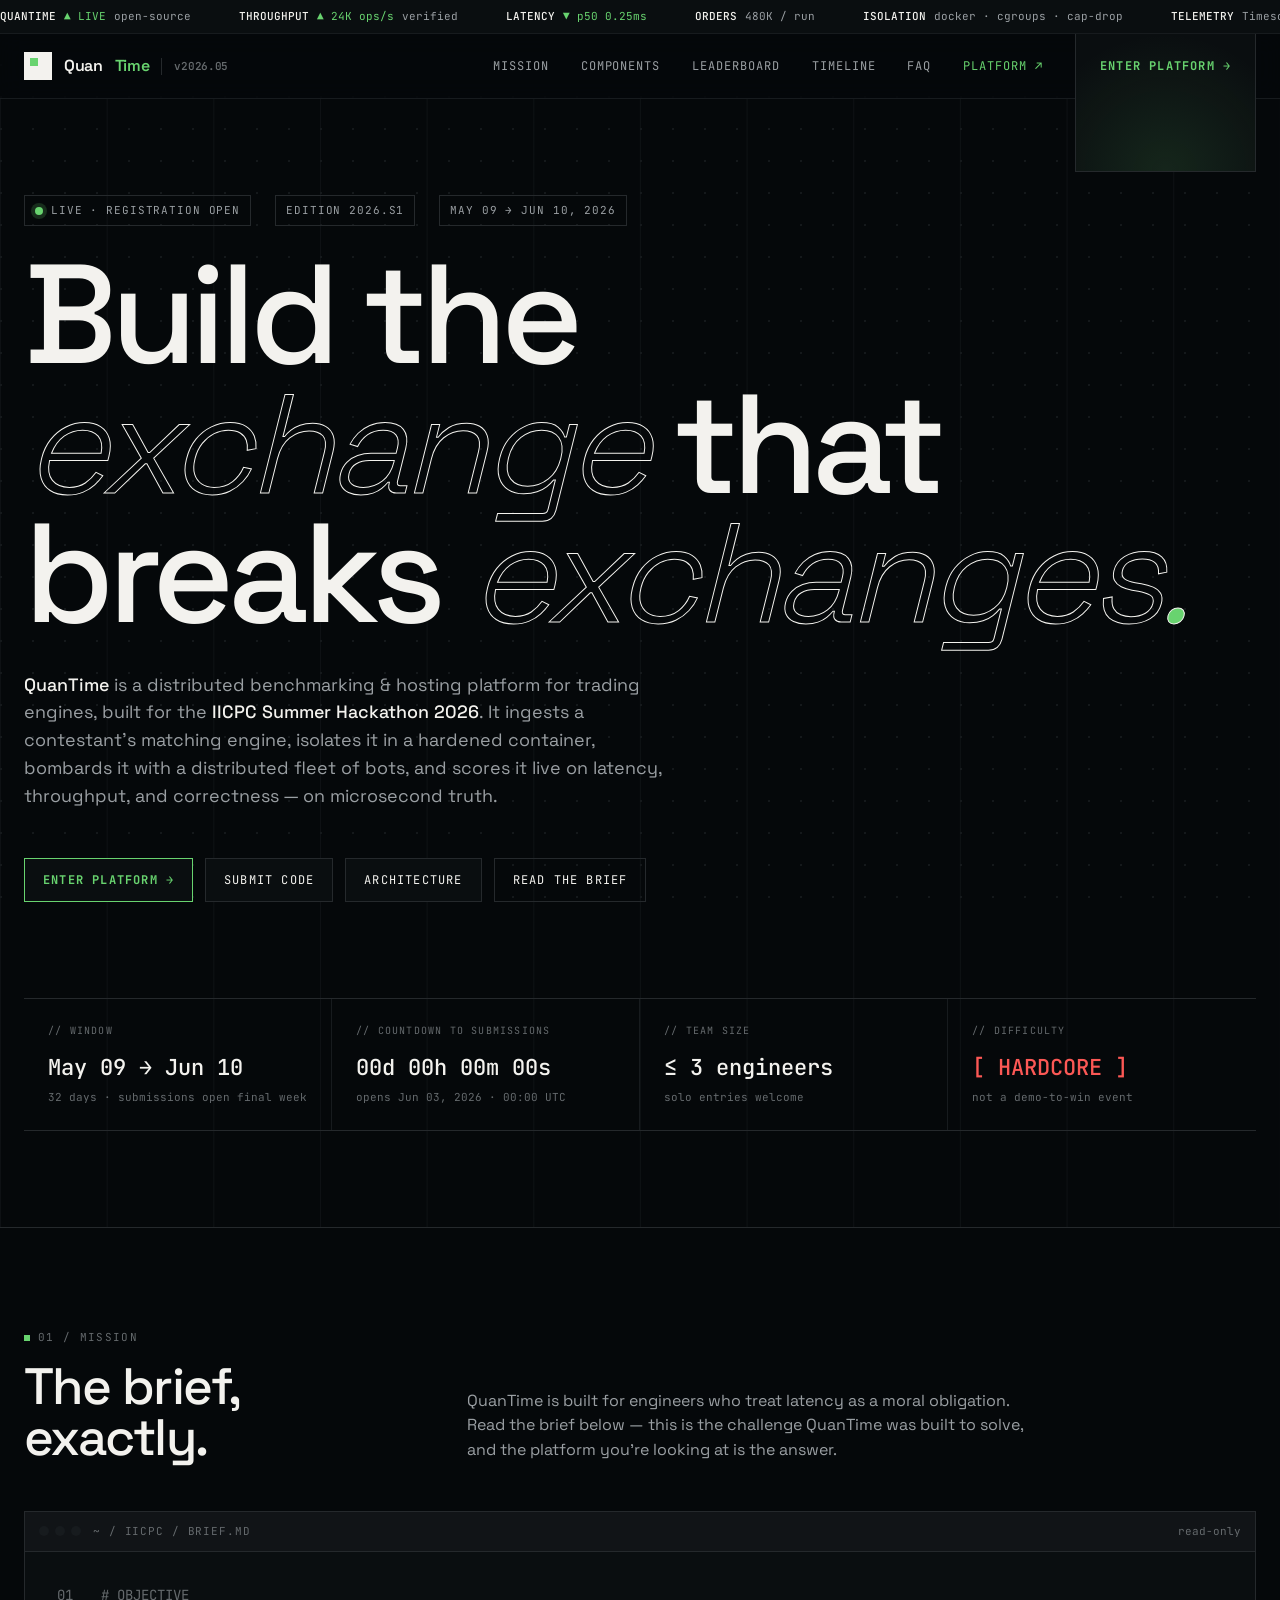
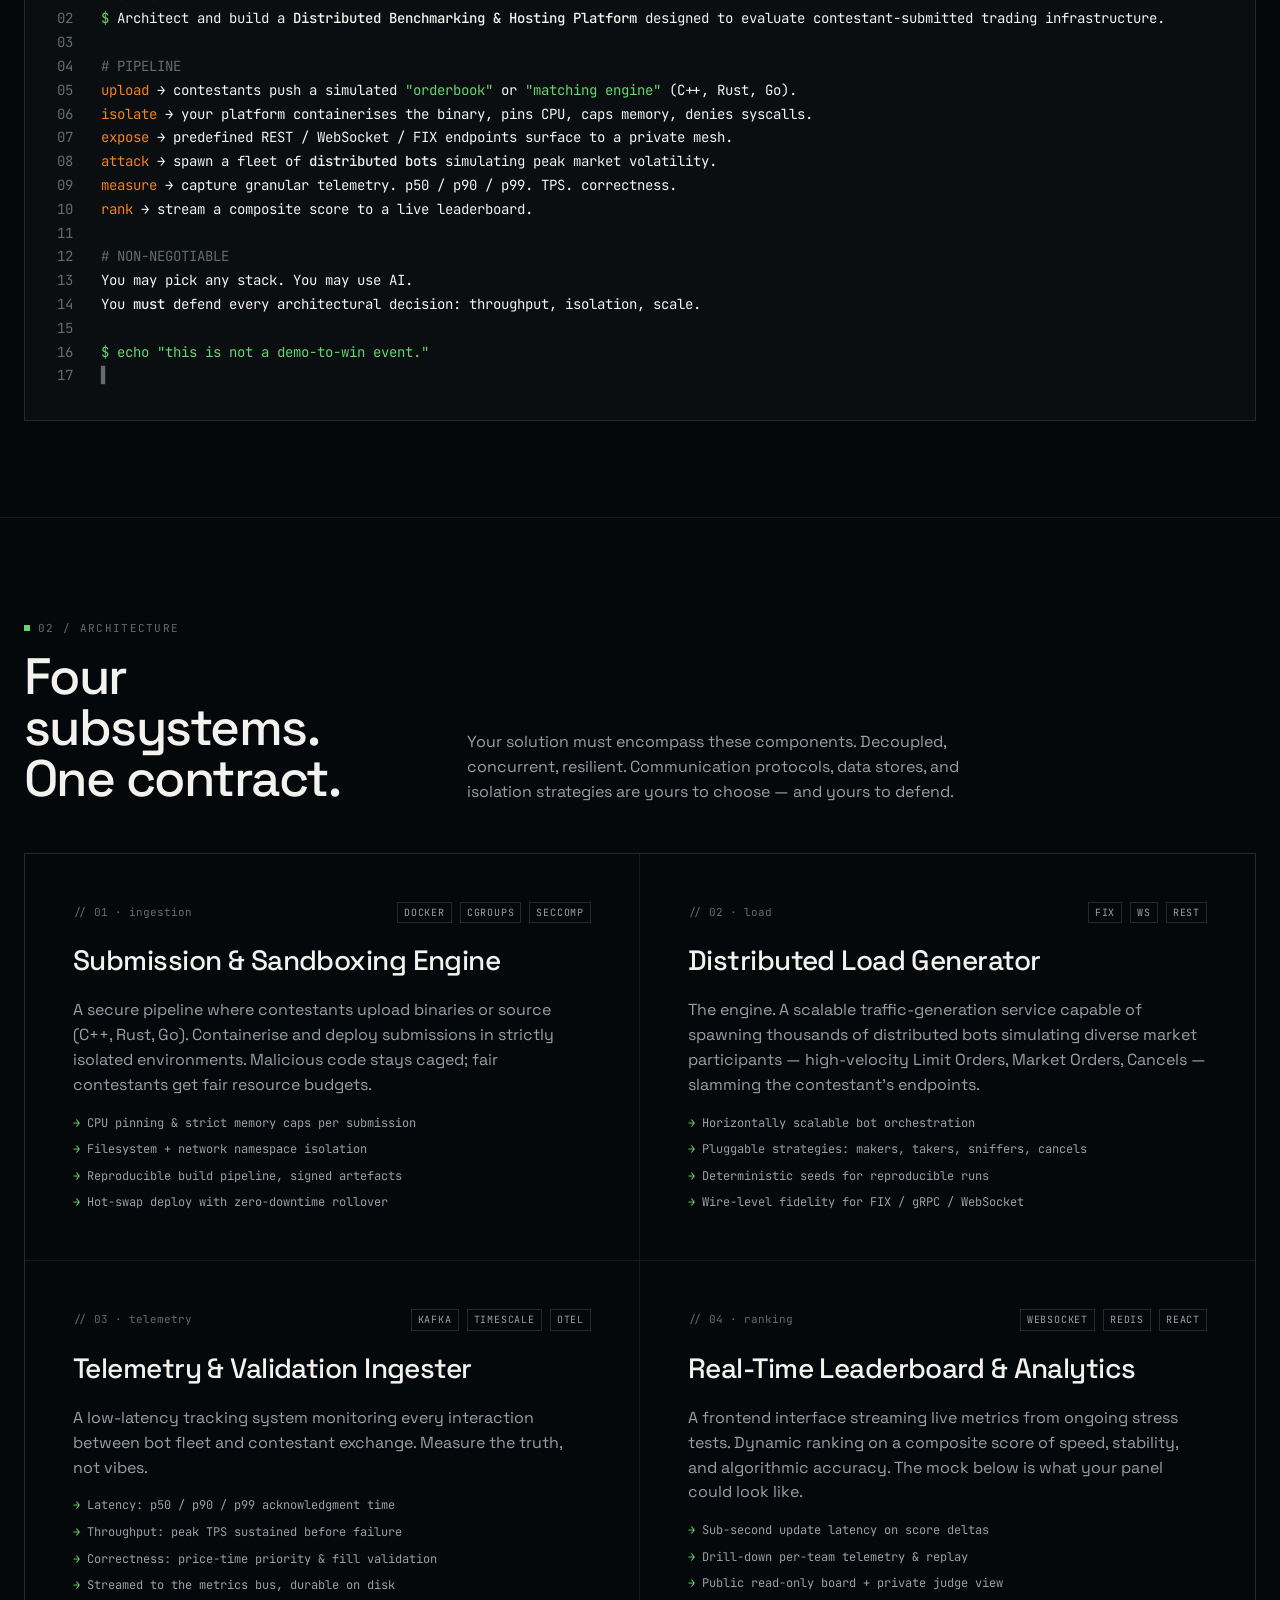
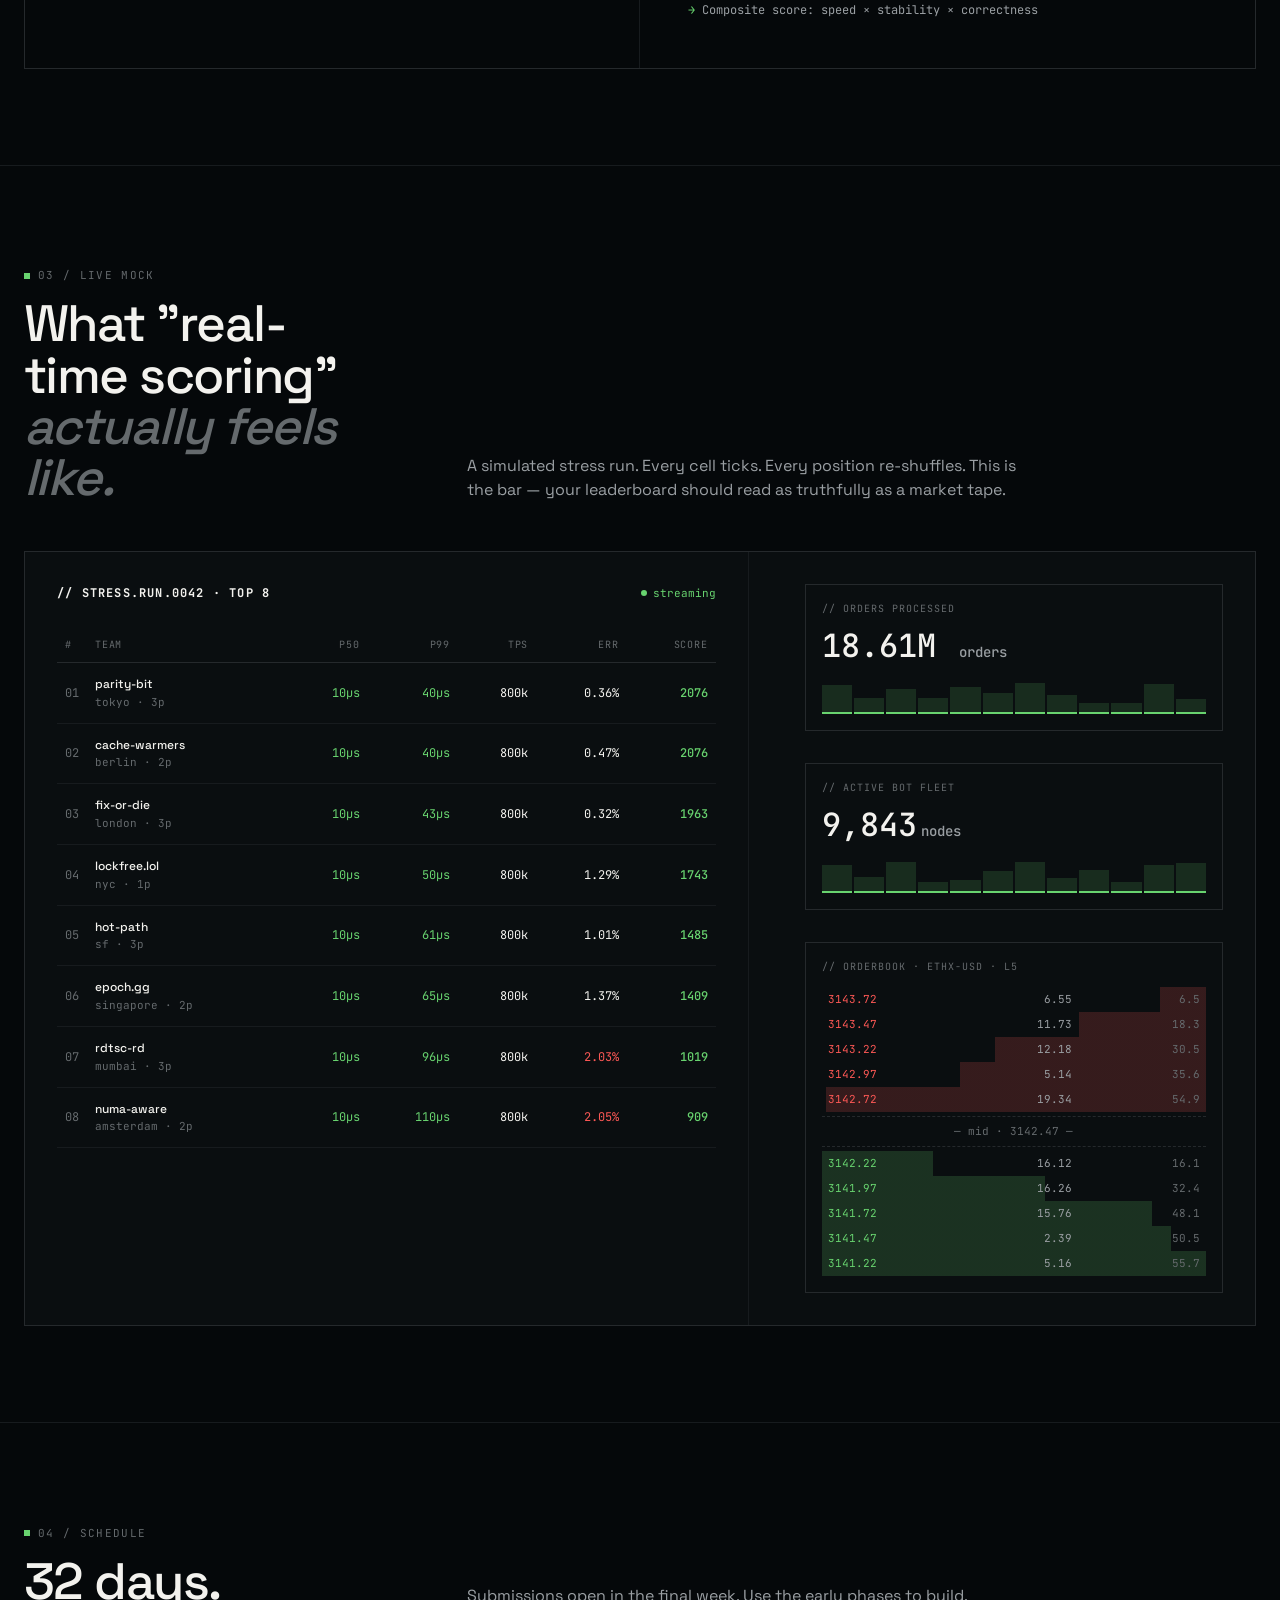
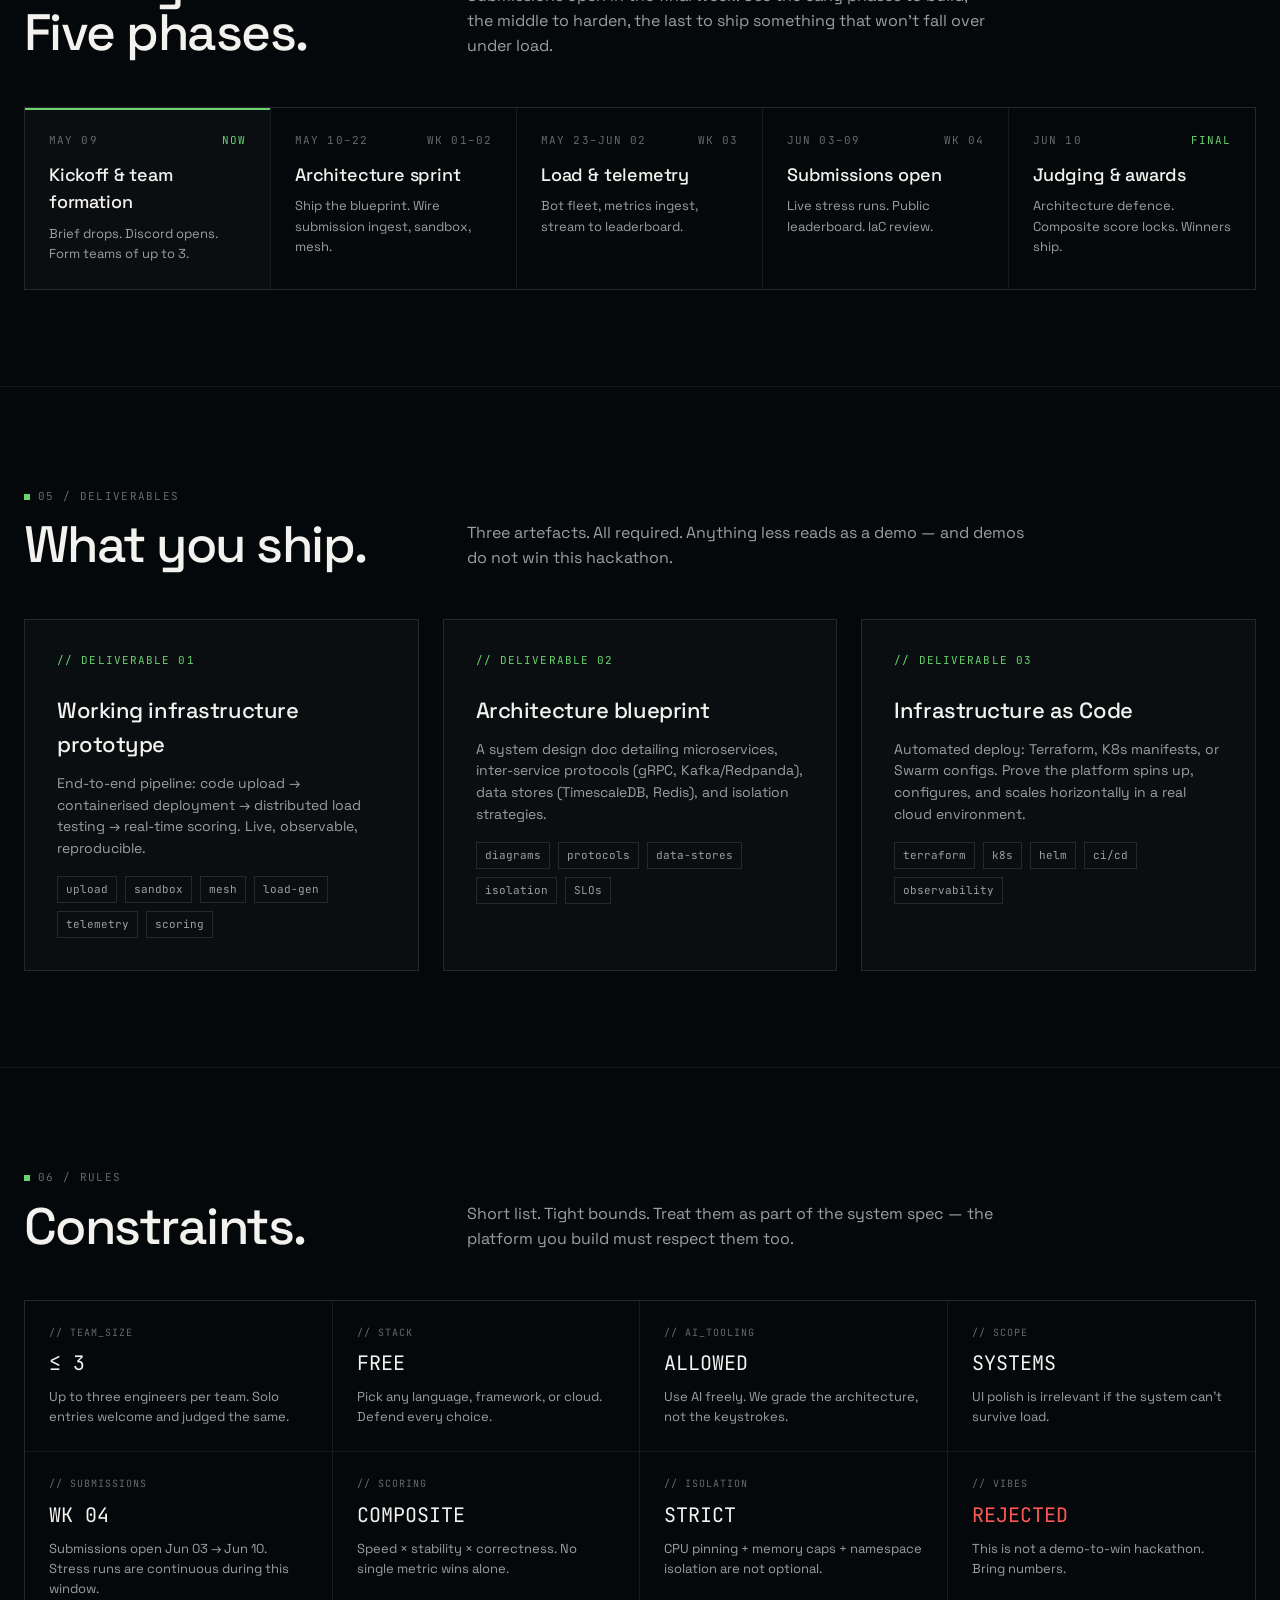
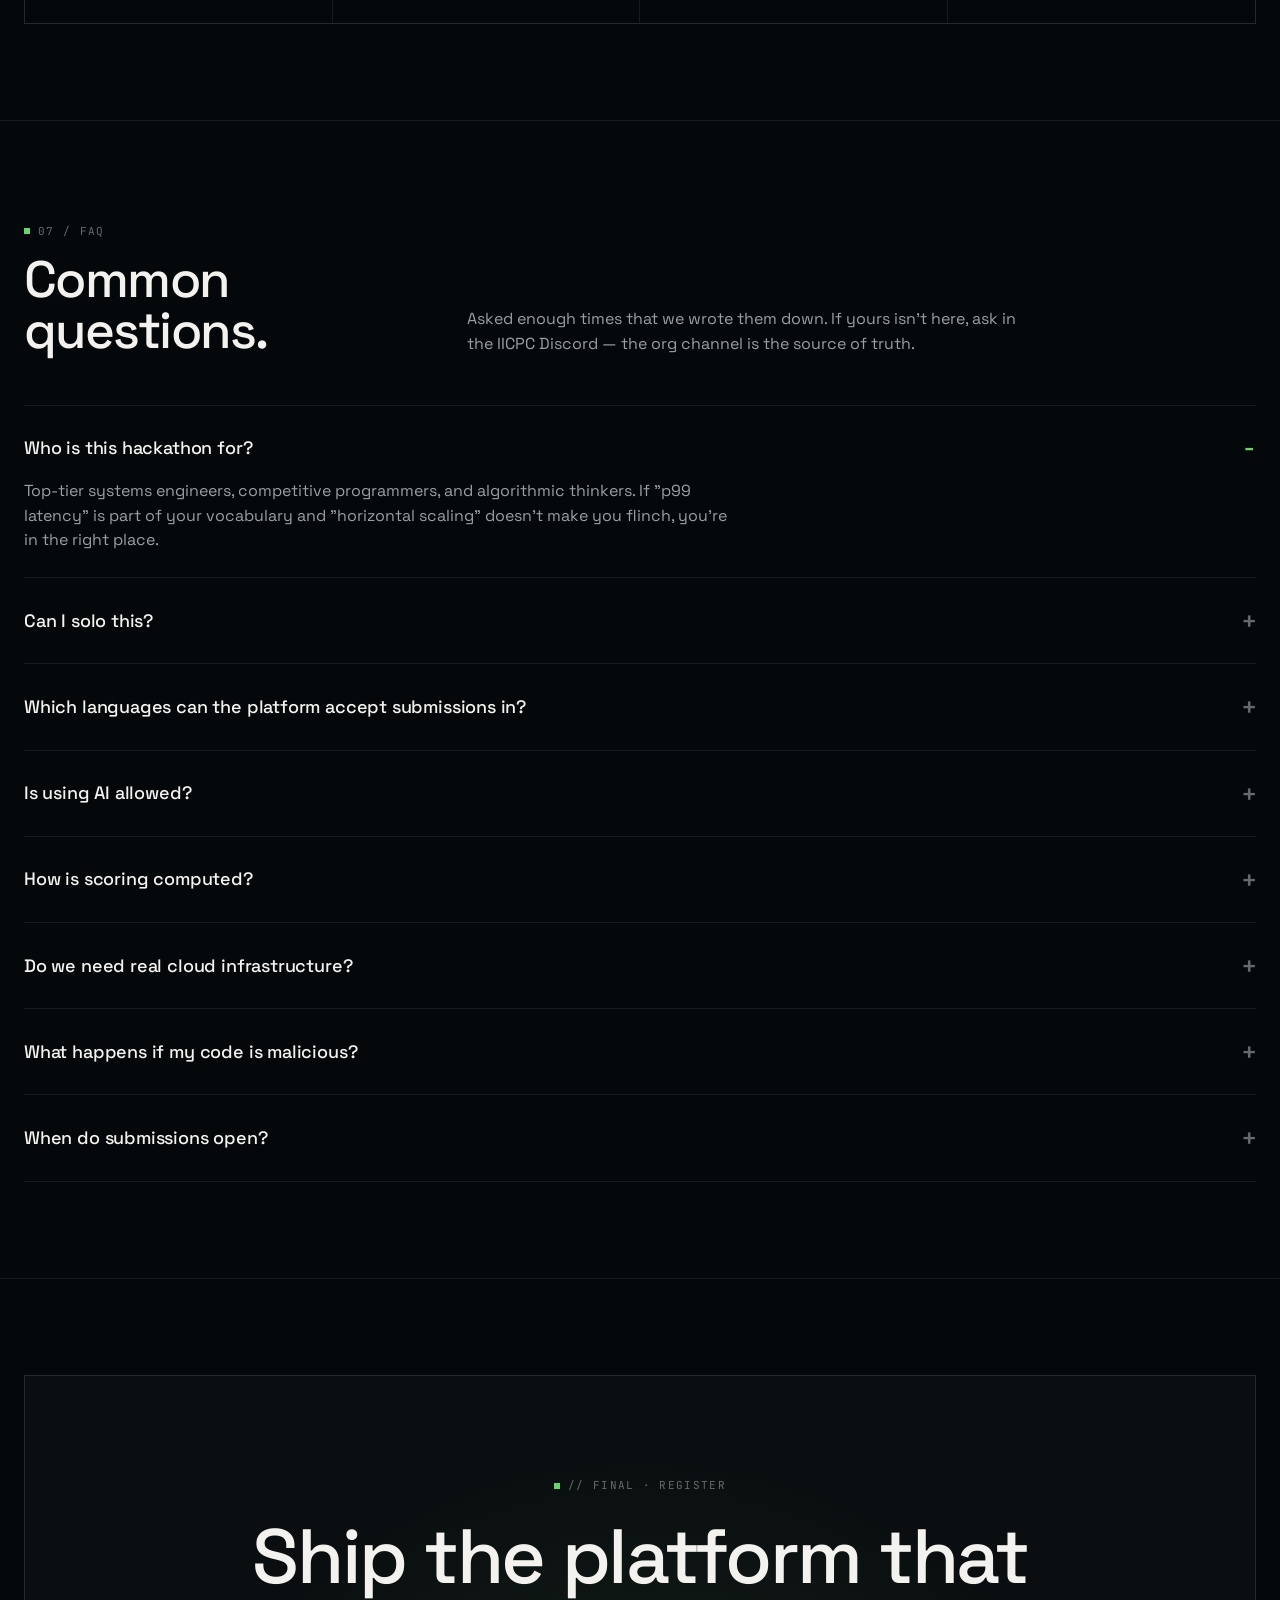
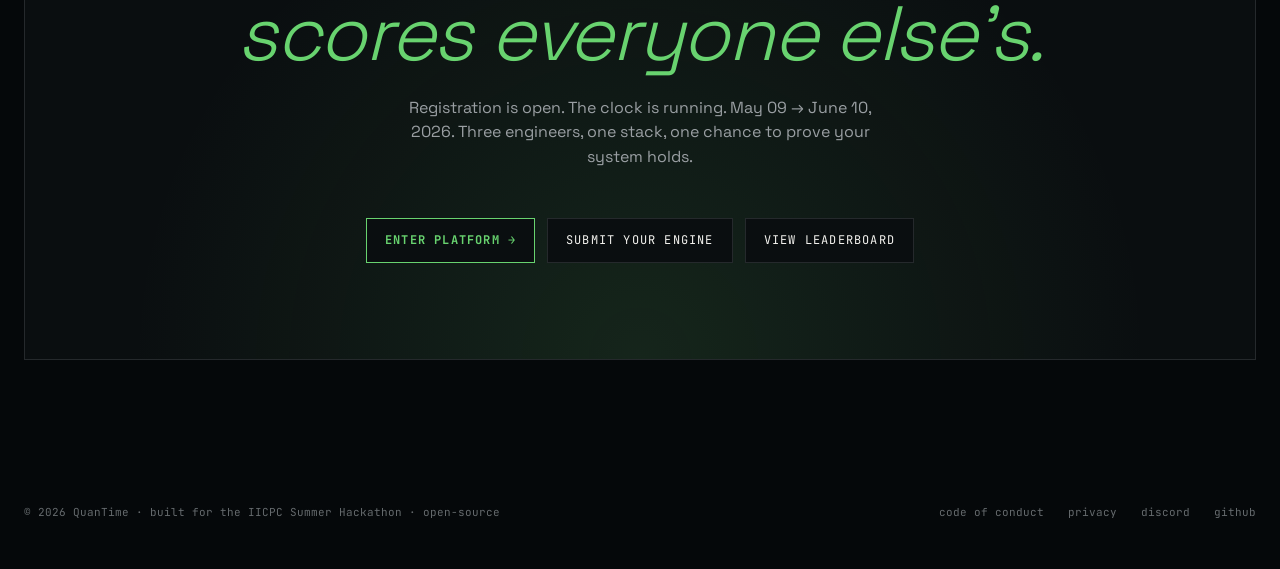
==== frontend/index.html @ 6e58575d "feat(landing): rebrand index.html to QuanTime + honest stats The public landing page still presented" ====
<!DOCTYPE html>
<html lang="en">
<head>
<meta charset="UTF-8" />
<meta name="viewport" content="width=device-width, initial-scale=1.0" />
<title>QuanTime — Distributed Benchmarking Platform for Trading Engines</title>
<meta name="description" content="Architect and build a distributed benchmarking & hosting platform for trading infrastructure. May 9 – June 10, 2026. Teams of up to 3." />

<!-- =====================================================================
     FONT IMPORTS
     ---------------------------------------------------------------------
     Two-font system, no exceptions:
       • Space Grotesk  -> headings, body, UI copy
       • JetBrains Mono -> data, labels, code, decorative monospace bits
     If you swap fonts, also update --font-sans / --font-mono below.
===================================================================== -->
<link rel="preconnect" href="https://fonts.googleapis.com" />
<link rel="preconnect" href="https://fonts.gstatic.com" crossorigin />
<link href="https://fonts.googleapis.com/css2?family=Space+Grotesk:wght@300;400;500;600;700&family=JetBrains+Mono:wght@300;400;500;600&display=swap" rel="stylesheet" />

<style>
/* =====================================================================
   1. DESIGN TOKENS  ( edit colors / fonts / radii here once )
   --------------------------------------------------------------------- */
:root {
  /* —— Color: cool-dark base, single phosphor-green accent —— */
  --bg:        oklch(13% 0.008 240);   /* page background */
  --bg-2:      oklch(16% 0.008 240);   /* raised surfaces */
  --bg-3:      oklch(19% 0.008 240);   /* hover / inputs */
  --line:      oklch(28% 0.008 240);   /* hairlines */
  --line-soft: oklch(22% 0.008 240);   /* faint dividers */
  --text:      oklch(96% 0.005 90);    /* primary text (warm off-white) */
  --text-mute: oklch(70% 0.008 240);   /* secondary text */
  --text-dim:  oklch(52% 0.008 240);   /* tertiary / labels */

  --accent:     oklch(78% 0.17 145);   /* phosphor green — primary accent */
  --accent-dim: oklch(78% 0.17 145 / 0.15);
  --warn:       oklch(72% 0.17 55);    /* amber — secondary signal */
  --alert:      oklch(68% 0.20 25);    /* red  — stress / sell-side */

  /* —— Type —— */
  --font-sans: "Space Grotesk", system-ui, -apple-system, sans-serif;
  --font-mono: "JetBrains Mono", ui-monospace, "SF Mono", Menlo, monospace;

  /* —— Spacing scale (8px-based, but a little tighter at small sizes) —— */
  --s-1: 4px; --s-2: 8px; --s-3: 12px; --s-4: 16px; --s-5: 24px;
  --s-6: 32px; --s-7: 48px; --s-8: 64px; --s-9: 96px; --s-10: 128px;

  --radius: 4px;            /* keep tight — engineering, not consumer */
  --radius-lg: 8px;
  --max-w: 1280px;          /* page max width */
}

/* =====================================================================
   2. RESET + BASE
   --------------------------------------------------------------------- */
*, *::before, *::after { box-sizing: border-box; margin: 0; padding: 0; }
html { scroll-behavior: smooth; -webkit-font-smoothing: antialiased; }
body {
  font-family: var(--font-sans);
  font-size: 16px;
  line-height: 1.55;
  color: var(--text);
  background: var(--bg);
  /* Subtle dotted grid baked into the page bg — gives the whole site
     a "data-room" feel without using an image. */
  background-image:
    radial-gradient(circle at 1px 1px, oklch(28% 0.008 240 / 0.5) 1px, transparent 0);
  background-size: 32px 32px;
  background-attachment: fixed;
  overflow-x: hidden;
}
a { color: inherit; text-decoration: none; }
button { font: inherit; color: inherit; background: none; border: 0; cursor: pointer; }
img, svg { display: block; max-width: 100%; }

/* Selection — make it on-brand */
::selection { background: var(--accent); color: var(--bg); }

/* Scroll bar — subtle dark */
::-webkit-scrollbar { width: 10px; height: 10px; }
::-webkit-scrollbar-track { background: var(--bg); }
::-webkit-scrollbar-thumb { background: var(--line); border-radius: 0; }
::-webkit-scrollbar-thumb:hover { background: var(--line-soft); }

/* =====================================================================
   3. UTILITY / LAYOUT PRIMITIVES
   --------------------------------------------------------------------- */
.wrap { max-width: var(--max-w); margin: 0 auto; padding: 0 var(--s-5); }
.mono { font-family: var(--font-mono); font-feature-settings: "ss01", "cv11"; }
.eyebrow {
  font-family: var(--font-mono);
  font-size: 11px;
  text-transform: uppercase;
  letter-spacing: 0.12em;
  color: var(--text-dim);
  display: inline-flex;
  align-items: center;
  gap: var(--s-2);
}
.eyebrow::before {
  /* Small green square dot before every eyebrow tag */
  content: "";
  width: 6px; height: 6px;
  background: var(--accent);
  display: inline-block;
}
.divider { height: 1px; background: var(--line-soft); }

/* =====================================================================
   4. TOP TICKER BAR
   ---------------------------------------------------------------------
   Fake "market data" tape that scrolls indefinitely. Built from a
   single track that's duplicated so the loop is seamless. Edit the
   .ticker-track > .ticker-item list to change the ticker contents.
===================================================================== */
.ticker {
  position: sticky; top: 0; z-index: 50;
  background: var(--bg-2);
  border-bottom: 1px solid var(--line-soft);
  font-family: var(--font-mono);
  font-size: 11px;
  overflow: hidden;
  white-space: nowrap;
}
.ticker-track {
  display: inline-flex;
  gap: var(--s-7);
  padding: 8px 0;
  /* Duration controls scroll speed; lower = faster */
  animation: ticker-scroll 60s linear infinite;
}
.ticker-item {
  display: inline-flex; align-items: center; gap: var(--s-2);
  color: var(--text-mute);
}
.ticker-item .sym { color: var(--text); font-weight: 500; }
.ticker-item .up { color: var(--accent); }
.ticker-item .down { color: var(--alert); }
@keyframes ticker-scroll {
  from { transform: translateX(0); }
  to   { transform: translateX(-50%); } /* exactly half because we duplicate */
}

/* =====================================================================
   5. NAV
   --------------------------------------------------------------------- */
.nav {
  position: sticky; top: 32px; z-index: 40;
  backdrop-filter: blur(12px);
  background: oklch(13% 0.008 240 / 0.7);
  border-bottom: 1px solid var(--line-soft);
}
.nav-inner {
  display: flex; align-items: center; justify-content: space-between;
  height: 64px;
}
.logo {
  display: inline-flex; align-items: center; gap: var(--s-3);
  font-weight: 600; letter-spacing: -0.02em; font-size: 16px;
}
.logo-mark {
  /* Geometric mark — square with phosphor-green inset square */
  width: 28px; height: 28px;
  background: var(--text);
  position: relative;
}
.logo-mark::after {
  content: ""; position: absolute;
  inset: 6px 14px 14px 6px;
  background: var(--accent);
}
.logo .ver {
  font-family: var(--font-mono);
  font-size: 11px; color: var(--text-dim);
  border-left: 1px solid var(--line);
  padding-left: var(--s-3);
}
.nav-links { display: flex; gap: var(--s-6); align-items: center; }
.nav-link {
  font-family: var(--font-mono); font-size: 12px;
  color: var(--text-mute); text-transform: uppercase;
  letter-spacing: 0.08em;
  transition: color .15s ease;
  white-space: nowrap;
}
.nav-link:hover { color: var(--accent); }
/* Narrow-desktop band (900–1180px): drop the secondary links so the
   primary CTA always stays on screen. Mobile breakpoint below it. */
@media (max-width: 1180px) {
  .nav-links { gap: var(--s-5); }
  .nav-links .nav-link:not(.cta):not(.platform-link) { display: none; }
}
@media (max-width: 760px) {
  .nav-links .nav-link:not(.cta) { display: none; }
  .nav-links { gap: var(--s-3); }
}

/* —— Buttons (used in nav + hero + CTA) ————————————————————— */
.btn {
  display: inline-flex; align-items: center; gap: var(--s-2);
  padding: 12px 18px;
  font-family: var(--font-mono); font-size: 12px;
  text-transform: uppercase; letter-spacing: 0.1em;
  border: 1px solid var(--line);
  background: var(--bg-2);
  transition: all .15s ease;
}
.btn:hover { border-color: var(--accent); color: var(--accent); }
.btn-primary {
  background: var(--bg-2);
  color: var(--accent);            /* phosphor green text — matches site theme */
  border-color: var(--accent);
  font-weight: 700;
  isolation: isolate;
  position: relative;
  z-index: 1;
}
.btn-primary:hover {
  background: var(--accent);
  border-color: var(--accent);
  color: var(--bg);
}
.btn .arrow { transition: transform .15s ease; }
.btn:hover .arrow { transform: translateX(3px); }

/* =====================================================================
   6. HERO
   ---------------------------------------------------------------------
   Big-type display, two-column meta strip below, decorative scan-line
   grid in the background. Countdown is wired up by JS in §13.
===================================================================== */
.hero {
  position: relative;
  padding: var(--s-9) 0 var(--s-9);
  border-bottom: 1px solid var(--line-soft);
  overflow: hidden;
}
.hero-grid {
  /* Decorative scan-line column overlay */
  position: absolute; inset: 0;
  background-image:
    linear-gradient(to right, var(--line-soft) 1px, transparent 1px);
  background-size: calc(100% / 12) 100%;
  opacity: 0.5;
  pointer-events: none;
}
.hero-eyebrow {
  display: flex; gap: var(--s-5); align-items: center;
  margin-bottom: var(--s-5);
  flex-wrap: wrap;
}
.hero-eyebrow .pill {
  display: inline-flex; align-items: center; gap: var(--s-2);
  padding: 6px 10px;
  border: 1px solid var(--line);
  font-family: var(--font-mono); font-size: 11px;
  color: var(--text-mute);
  text-transform: uppercase; letter-spacing: 0.08em;
}
.pill .dot {
  width: 8px; height: 8px; border-radius: 50%;
  background: var(--accent);
  box-shadow: 0 0 0 4px oklch(78% 0.17 145 / 0.18);
  animation: pulse 1.6s ease-in-out infinite;
}
@keyframes pulse {
  50% { box-shadow: 0 0 0 8px oklch(78% 0.17 145 / 0); }
}

.hero h1 {
  font-size: clamp(56px, 11vw, 168px);
  line-height: 0.92;
  letter-spacing: -0.045em;
  font-weight: 500;
  margin-bottom: var(--s-6);
}
.hero h1 .accent {
  /* Outline treatment for the second line — keeps the headline
     dense without doubling type weight. */
  -webkit-text-stroke: 1px var(--text);
  color: transparent;
  font-style: italic;
  font-weight: 300;
}
.hero h1 .punc { color: var(--accent); }

.hero-lede {
  max-width: 640px;
  font-size: clamp(16px, 1.4vw, 19px);
  color: var(--text-mute);
  margin-bottom: var(--s-7);
  text-wrap: pretty;
}
.hero-lede strong { color: var(--text); font-weight: 500; }

.hero-actions { display: flex; gap: var(--s-3); flex-wrap: wrap; }

/* —— Hero meta strip (dates / location / countdown / teams) —— */
.hero-meta {
  margin-top: var(--s-9);
  border-top: 1px solid var(--line);
  border-bottom: 1px solid var(--line);
  display: grid;
  grid-template-columns: repeat(4, 1fr);
}
.hero-meta .cell {
  padding: var(--s-5) var(--s-5);
  border-right: 1px solid var(--line-soft);
}
.hero-meta .cell:last-child { border-right: 0; }
.hero-meta .cell .label {
  font-family: var(--font-mono); font-size: 10px;
  text-transform: uppercase; letter-spacing: 0.12em;
  color: var(--text-dim);
  margin-bottom: var(--s-3);
}
.hero-meta .cell .value {
  font-family: var(--font-mono); font-size: 22px;
  font-weight: 500; color: var(--text);
}
.hero-meta .cell .sub {
  font-family: var(--font-mono); font-size: 11px;
  color: var(--text-dim); margin-top: 4px;
}
@media (max-width: 760px) {
  .hero-meta { grid-template-columns: repeat(2, 1fr); }
  .hero-meta .cell { border-bottom: 1px solid var(--line-soft); }
  .hero-meta .cell:nth-child(2) { border-right: 0; }
}

/* =====================================================================
   7. SECTION SCAFFOLD (used by all sections below the hero)
   --------------------------------------------------------------------- */
section { padding: var(--s-9) 0; border-bottom: 1px solid var(--line-soft); }
.section-head {
  display: grid;
  grid-template-columns: 1fr 2fr;
  gap: var(--s-7);
  margin-bottom: var(--s-7);
  align-items: end;
}
.section-head h2 {
  font-size: clamp(32px, 4vw, 56px);
  line-height: 1; letter-spacing: -0.03em;
  font-weight: 500;
  text-wrap: balance;
}
.section-head .section-lede {
  color: var(--text-mute); font-size: 16px; max-width: 56ch;
  text-wrap: pretty;
}
@media (max-width: 760px) {
  .section-head { grid-template-columns: 1fr; gap: var(--s-4); }
}

/* =====================================================================
   8. THE MISSION  (terminal-style block)
   --------------------------------------------------------------------- */
.terminal {
  background: var(--bg-2);
  border: 1px solid var(--line);
  font-family: var(--font-mono);
  font-size: 14px;
  line-height: 1.7;
}
.terminal-bar {
  display: flex; align-items: center; gap: var(--s-3);
  padding: 10px 14px;
  border-bottom: 1px solid var(--line);
  background: var(--bg-3);
}
.terminal-bar .dots { display: flex; gap: 6px; }
.terminal-bar .dots span {
  width: 10px; height: 10px; border-radius: 50%;
  background: var(--line-soft);
}
.terminal-bar .title {
  font-size: 11px; color: var(--text-dim);
  text-transform: uppercase; letter-spacing: 0.08em;
}
.terminal-body { padding: var(--s-6); }
.terminal-body .ln { display: flex; gap: var(--s-3); }
.terminal-body .ln .num {
  width: 32px; color: var(--text-dim); user-select: none; flex-shrink: 0;
}
.terminal-body .prompt { color: var(--accent); }
.terminal-body .key { color: var(--warn); }
.terminal-body .str { color: var(--accent); }
.terminal-body .com { color: var(--text-dim); }
.terminal-body p { color: var(--text-mute); margin: 0 0 var(--s-3); }
.terminal-body .hl { color: var(--text); font-weight: 500; }

/* =====================================================================
   9. ARCHITECTURE COMPONENTS  (4 cards in a 2x2 grid)
   --------------------------------------------------------------------- */
.components {
  display: grid;
  grid-template-columns: repeat(2, 1fr);
  gap: 0;
  border: 1px solid var(--line);
}
@media (max-width: 760px) {
  .components { grid-template-columns: 1fr; }
}
.component {
  padding: var(--s-7);
  border-right: 1px solid var(--line-soft);
  border-bottom: 1px solid var(--line-soft);
  position: relative;
  transition: background .2s ease;
}
.component:nth-child(2n) { border-right: 0; }
.component:nth-child(n+3) { border-bottom: 0; }
@media (max-width: 760px) {
  .component { border-right: 0; border-bottom: 1px solid var(--line-soft); }
  .component:last-child { border-bottom: 0; }
}
.component:hover { background: var(--bg-2); }
.component .index {
  font-family: var(--font-mono); font-size: 11px;
  color: var(--text-dim); margin-bottom: var(--s-4);
  display: flex; justify-content: space-between; align-items: center;
}
.component .index .tags {
  display: inline-flex; gap: var(--s-2);
}
.component .index .tags span {
  border: 1px solid var(--line);
  padding: 2px 6px; font-size: 10px;
  color: var(--text-mute);
  text-transform: uppercase; letter-spacing: 0.08em;
}
.component h3 {
  font-size: 28px; font-weight: 500; letter-spacing: -0.02em;
  margin-bottom: var(--s-4); text-wrap: balance;
}
.component p { color: var(--text-mute); margin-bottom: var(--s-4); }
.component ul {
  list-style: none;
  font-family: var(--font-mono); font-size: 12px;
  color: var(--text-mute);
  display: grid; gap: var(--s-2);
}
.component ul li::before {
  content: "→ "; color: var(--accent);
}

/* =====================================================================
   10. LIVE LEADERBOARD MOCKUP
   ---------------------------------------------------------------------
   Animated mock to convey "real-time scoring." All numbers are JS-
   generated in §13 and tick on a setInterval. Edit the team list in
   the leaderboardData array there to change content.
===================================================================== */
.lb {
  display: grid;
  grid-template-columns: 1.5fr 1fr;
  gap: var(--s-5);
  border: 1px solid var(--line);
  background: var(--bg-2);
}
@media (max-width: 980px) {
  .lb { grid-template-columns: 1fr; }
}
.lb-main { padding: var(--s-6); border-right: 1px solid var(--line-soft); }
@media (max-width: 980px) {
  .lb-main { border-right: 0; border-bottom: 1px solid var(--line-soft); }
}
.lb-side { padding: var(--s-6); display: grid; gap: var(--s-6); align-content: start; }

.lb-head {
  display: flex; justify-content: space-between; align-items: center;
  margin-bottom: var(--s-5);
}
.lb-head h4 {
  font-family: var(--font-mono); font-size: 12px;
  text-transform: uppercase; letter-spacing: 0.1em;
  color: var(--text);
}
.lb-head .live {
  display: inline-flex; align-items: center; gap: 6px;
  font-family: var(--font-mono); font-size: 11px;
  color: var(--accent);
}
.lb-head .live::before {
  content: ""; width: 6px; height: 6px;
  background: var(--accent); border-radius: 50%;
  animation: pulse 1.4s ease-in-out infinite;
}

/* —— Leaderboard table —— */
.lb-table { width: 100%; border-collapse: collapse; font-family: var(--font-mono); font-size: 12px; }
.lb-table th {
  text-align: left; padding: 10px 8px;
  border-bottom: 1px solid var(--line);
  color: var(--text-dim); font-weight: 400;
  text-transform: uppercase; letter-spacing: 0.08em; font-size: 10px;
}
.lb-table th.r, .lb-table td.r { text-align: right; }
.lb-table tbody tr {
  border-bottom: 1px solid var(--line-soft);
  transition: background .15s ease;
}
.lb-table tbody tr:hover { background: var(--bg-3); }
.lb-table td { padding: 12px 8px; color: var(--text); }
.lb-table .rank { color: var(--text-dim); width: 28px; }
.lb-table .team { color: var(--text); font-weight: 500; font-family: var(--font-sans); }
.lb-table .meta { color: var(--text-dim); font-size: 11px; }
.lb-table .score { color: var(--accent); font-weight: 500; }
.lb-table .lat-good { color: var(--accent); }
.lb-table .lat-bad { color: var(--alert); }
.lb-table tr.flash { background: oklch(78% 0.17 145 / 0.08); }

/* —— Side metrics —— */
.metric { border: 1px solid var(--line); padding: var(--s-4); }
.metric .l { font-family: var(--font-mono); font-size: 10px; text-transform: uppercase; color: var(--text-dim); letter-spacing: 0.1em; margin-bottom: 4px; }
.metric .v { font-family: var(--font-mono); font-size: 32px; font-weight: 500; }
.metric .v small { font-size: 14px; color: var(--text-mute); margin-left: 4px; }
.metric .bar {
  margin-top: var(--s-3);
  display: flex; gap: 2px; align-items: end; height: 32px;
}
.metric .bar span {
  flex: 1; background: var(--accent-dim);
  border-bottom: 2px solid var(--accent);
  transition: height .4s ease;
}

/* —— Mini order book —— */
.book { font-family: var(--font-mono); font-size: 11px; }
.book h5 { font-size: 10px; text-transform: uppercase; color: var(--text-dim); letter-spacing: 0.1em; margin-bottom: var(--s-3); font-weight: 400; }
.book-row {
  display: grid; grid-template-columns: 1fr 1fr 1fr;
  padding: 4px 6px; gap: var(--s-3);
  position: relative; overflow: hidden;
}
.book-row::before {
  /* Depth bar — width set via inline style by JS */
  content: ""; position: absolute; right: 0; top: 0; bottom: 0;
  background: oklch(68% 0.20 25 / 0.15);
  z-index: 0;
}
.book-row.bid::before { background: oklch(78% 0.17 145 / 0.12); left: 0; right: auto; }
.book-row > * { position: relative; z-index: 1; }
.book-row .px { color: var(--text); }
.book-row.bid .px { color: var(--accent); }
.book-row.ask .px { color: var(--alert); }
.book-row .sz { color: var(--text-mute); text-align: right; }
.book-row .tot { color: var(--text-dim); text-align: right; }
.book-mid {
  text-align: center; padding: 6px;
  font-size: 11px; color: var(--text-dim);
  border-top: 1px dashed var(--line);
  border-bottom: 1px dashed var(--line);
  margin: 4px 0;
}

/* =====================================================================
   11. TIMELINE
   --------------------------------------------------------------------- */
.timeline {
  display: grid;
  grid-template-columns: repeat(5, 1fr);
  border: 1px solid var(--line);
}
@media (max-width: 980px) { .timeline { grid-template-columns: 1fr; } }
.tl-step {
  padding: var(--s-5);
  border-right: 1px solid var(--line-soft);
  position: relative;
}
.tl-step:last-child { border-right: 0; }
@media (max-width: 980px) {
  .tl-step { border-right: 0; border-bottom: 1px solid var(--line-soft); }
  .tl-step:last-child { border-bottom: 0; }
}
.tl-step.active { background: var(--bg-2); }
.tl-step.active::before {
  content: ""; position: absolute; top: 0; left: 0; right: 0;
  height: 2px; background: var(--accent);
}
.tl-step .date {
  font-family: var(--font-mono); font-size: 11px;
  color: var(--text-dim); text-transform: uppercase;
  letter-spacing: 0.1em; margin-bottom: var(--s-3);
  display: flex; justify-content: space-between;
}
.tl-step .date .stamp { color: var(--accent); }
.tl-step h4 {
  font-size: 18px; font-weight: 500; margin-bottom: var(--s-2);
  letter-spacing: -0.01em;
}
.tl-step p { color: var(--text-mute); font-size: 13px; }

/* =====================================================================
   12. DELIVERABLES + RULES + FAQ + CTA + FOOTER
   --------------------------------------------------------------------- */
.deliverables {
  display: grid; grid-template-columns: repeat(3, 1fr); gap: var(--s-5);
}
@media (max-width: 760px) { .deliverables { grid-template-columns: 1fr; } }
.del {
  border: 1px solid var(--line);
  padding: var(--s-6);
  background: var(--bg-2);
  position: relative;
}
.del .num {
  font-family: var(--font-mono); font-size: 11px;
  color: var(--accent); margin-bottom: var(--s-5);
  letter-spacing: 0.1em;
}
.del h4 {
  font-size: 22px; font-weight: 500; margin-bottom: var(--s-3);
  letter-spacing: -0.02em;
}
.del p { color: var(--text-mute); font-size: 14px; margin-bottom: var(--s-4); }
.del .stack {
  display: flex; flex-wrap: wrap; gap: var(--s-2);
  font-family: var(--font-mono); font-size: 11px;
}
.del .stack span {
  padding: 4px 8px; border: 1px solid var(--line);
  color: var(--text-mute);
}

/* —— Rules grid —— */
.rules {
  display: grid; grid-template-columns: repeat(4, 1fr);
  border: 1px solid var(--line);
}
@media (max-width: 760px) { .rules { grid-template-columns: repeat(2, 1fr); } }
.rule {
  padding: var(--s-5);
  border-right: 1px solid var(--line-soft);
  border-bottom: 1px solid var(--line-soft);
}
.rule:nth-child(4n) { border-right: 0; }
.rule:nth-child(n+5) { border-bottom: 0; }
@media (max-width: 760px) {
  .rule:nth-child(2n) { border-right: 0; }
  .rule:nth-child(2n+1) { border-right: 1px solid var(--line-soft); }
  .rule:nth-child(n+3) { border-bottom: 0; }
  .rule:nth-child(3), .rule:nth-child(4) { border-bottom: 1px solid var(--line-soft); }
}
.rule .k { font-family: var(--font-mono); font-size: 10px; color: var(--text-dim); text-transform: uppercase; letter-spacing: 0.1em; margin-bottom: var(--s-2); }
.rule .v { font-family: var(--font-mono); font-size: 20px; color: var(--text); margin-bottom: var(--s-2); }
.rule p { font-size: 13px; color: var(--text-mute); }

/* —— FAQ (details/summary, no JS) —— */
.faq { border-top: 1px solid var(--line-soft); }
.faq details {
  border-bottom: 1px solid var(--line-soft);
  padding: var(--s-5) 0;
}
.faq summary {
  list-style: none;
  cursor: pointer;
  display: flex; justify-content: space-between; align-items: center;
  font-size: 18px; font-weight: 500; letter-spacing: -0.01em;
  text-wrap: balance;
}
.faq summary::-webkit-details-marker { display: none; }
.faq summary::after {
  content: "+"; font-family: var(--font-mono); font-size: 24px;
  color: var(--text-dim); transition: transform .2s ease;
}
.faq details[open] summary::after { content: "−"; color: var(--accent); }
.faq details p {
  margin-top: var(--s-3); color: var(--text-mute);
  max-width: 72ch; text-wrap: pretty;
}

/* —— Closing CTA —— */
.cta {
  background:
    radial-gradient(circle at 50% 100%, oklch(78% 0.17 145 / 0.12), transparent 60%),
    var(--bg-2);
  border: 1px solid var(--line);
  padding: var(--s-9) var(--s-5);
  text-align: center;
}
.cta h2 {
  font-size: clamp(40px, 6vw, 88px);
  line-height: 1; letter-spacing: -0.03em; font-weight: 500;
  margin-bottom: var(--s-5); text-wrap: balance;
}
.cta h2 em {
  font-style: italic; font-weight: 300;
  color: var(--accent);
}
.cta p {
  color: var(--text-mute); max-width: 50ch; margin: 0 auto var(--s-7);
}
.cta .actions { display: inline-flex; gap: var(--s-3); flex-wrap: wrap; justify-content: center; }

/* —— Footer —— */
footer { padding: var(--s-7) 0; }
.footer-inner {
  display: flex; justify-content: space-between; align-items: center;
  font-family: var(--font-mono); font-size: 11px;
  color: var(--text-dim); flex-wrap: wrap; gap: var(--s-4);
}
.footer-inner a:hover { color: var(--accent); }
</style>
</head>
<body>

<!-- =====================================================================
     A. TICKER BAR
     ---------------------------------------------------------------------
     Mock market tape. Track is duplicated so the loop is seamless.
     To change items, edit BOTH copies (or convert to JS-rendered).
===================================================================== -->
<div class="ticker" aria-hidden="true">
  <div class="ticker-track">
    <!-- Copy 1 -->
    <span class="ticker-item"><span class="sym">QUANTIME</span> <span class="up">▲ LIVE</span> <span>open-source</span></span>
    <span class="ticker-item"><span class="sym">THROUGHPUT</span> <span class="up">▲ 24K ops/s</span> <span>verified</span></span>
    <span class="ticker-item"><span class="sym">LATENCY</span> <span class="up">▼ p50 0.25ms</span></span>
    <span class="ticker-item"><span class="sym">ORDERS</span> <span>480K / run</span></span>
    <span class="ticker-item"><span class="sym">ISOLATION</span> <span>docker · cgroups · cap-drop</span></span>
    <span class="ticker-item"><span class="sym">TELEMETRY</span> <span>TimescaleDB · p50/p90/p99</span></span>
    <span class="ticker-item"><span class="sym">STACK</span> <span>GO · NATS · REDIS</span></span>
    <span class="ticker-item"><span class="sym">SCORE</span> <span class="up">SPEED × STABILITY × CORRECTNESS</span></span>
    <!-- Copy 2 (must match copy 1 for seamless loop) -->
    <span class="ticker-item"><span class="sym">QUANTIME</span> <span class="up">▲ LIVE</span> <span>open-source</span></span>
    <span class="ticker-item"><span class="sym">THROUGHPUT</span> <span class="up">▲ 24K ops/s</span> <span>verified</span></span>
    <span class="ticker-item"><span class="sym">LATENCY</span> <span class="up">▼ p50 0.25ms</span></span>
    <span class="ticker-item"><span class="sym">ORDERS</span> <span>480K / run</span></span>
    <span class="ticker-item"><span class="sym">ISOLATION</span> <span>docker · cgroups · cap-drop</span></span>
    <span class="ticker-item"><span class="sym">TELEMETRY</span> <span>TimescaleDB · p50/p90/p99</span></span>
    <span class="ticker-item"><span class="sym">STACK</span> <span>GO · NATS · REDIS</span></span>
    <span class="ticker-item"><span class="sym">SCORE</span> <span class="up">SPEED × STABILITY × CORRECTNESS</span></span>
  </div>
</div>

<!-- =====================================================================
     B. NAV
===================================================================== -->
<header class="nav">
  <div class="wrap nav-inner">
    <a href="#" class="logo">
      <span class="logo-mark"></span>
      Quan<span style="color:var(--accent);">Time</span>
      <span class="ver">v2026.05</span>
    </a>
    <nav class="nav-links">
      <a class="nav-link" href="#mission">Mission</a>
      <a class="nav-link" href="#components">Components</a>
      <a class="nav-link" href="#leaderboard">Leaderboard</a>
      <a class="nav-link" href="#timeline">Timeline</a>
      <a class="nav-link" href="#faq">FAQ</a>
      <a class="nav-link platform-link" href="platform/console.html" style="color: var(--accent);">Platform ↗</a>
      <a class="btn btn-primary nav-link cta" href="platform/console.html">
        Enter platform <span class="arrow">→</span>
      </a>
    </nav>
  </div>
</header>

<!-- =====================================================================
     C. HERO
     ---------------------------------------------------------------------
     Two-line display headline + lede + CTAs + 4-cell meta strip.
     The countdown in the meta strip is wired up by JS in §13.
===================================================================== -->
<section class="hero" style="border-bottom: 1px solid var(--line);">
  <div class="hero-grid"></div>
  <div class="wrap" style="position: relative;">
    <div class="hero-eyebrow">
      <span class="pill"><span class="dot"></span>Live · Registration Open</span>
      <span class="pill mono">Edition 2026.S1</span>
      <span class="pill mono">May 09 → Jun 10, 2026</span>
    </div>

    <h1>
      Build the<br />
      <span class="accent">exchange</span> that<br />
      breaks <span class="accent">exchanges<span class="punc">.</span></span>
    </h1>

    <p class="hero-lede">
      <strong>QuanTime</strong> is a distributed benchmarking &amp; hosting
      platform for trading engines, built for the <strong>IICPC Summer
      Hackathon 2026</strong>. It ingests a contestant's matching engine,
      isolates it in a hardened container, bombards it with a distributed
      fleet of bots, and scores it live on latency, throughput, and
      correctness — on microsecond truth.
    </p>

    <div class="hero-actions">
      <a href="platform/console.html" class="btn btn-primary">
        Enter platform <span class="arrow">→</span>
      </a>
      <a href="platform/submit.html" class="btn">Submit code</a>
      <a href="platform/architecture.html" class="btn">Architecture</a>
      <a href="#mission" class="btn btn-ghost" style="background:transparent;">Read the brief</a>
    </div>

    <!-- —— Meta strip —— -->
    <div class="hero-meta">
      <div class="cell">
        <div class="label">// Window</div>
        <div class="value">May 09 → Jun 10</div>
        <div class="sub">32 days · submissions open final week</div>
      </div>
      <div class="cell">
        <div class="label">// Countdown to submissions</div>
        <div class="value" id="countdown">—</div>
        <div class="sub">opens Jun 03, 2026 · 00:00 UTC</div>
      </div>
      <div class="cell">
        <div class="label">// Team size</div>
        <div class="value">≤ 3 engineers</div>
        <div class="sub">solo entries welcome</div>
      </div>
      <div class="cell">
        <div class="label">// Difficulty</div>
        <div class="value" style="color: var(--alert);">[ HARDCORE ]</div>
        <div class="sub">not a demo-to-win event</div>
      </div>
    </div>
  </div>
</section>

<!-- =====================================================================
     D. MISSION (terminal-styled brief)
===================================================================== -->
<section id="mission">
  <div class="wrap">
    <div class="section-head">
      <div>
        <span class="eyebrow">01 / Mission</span>
        <h2 style="margin-top: var(--s-3);">The brief, exactly.</h2>
      </div>
      <p class="section-lede">
        QuanTime is built for engineers who treat latency as a moral
        obligation. Read the brief below — this is the challenge QuanTime was
        built to solve, and the platform you're looking at is the answer.
      </p>
    </div>

    <!-- Terminal-style brief block.
         The .ln rows fake a code editor. To edit the brief, change
         the text inside .ln blocks; line numbers are decorative only. -->
    <div class="terminal">
      <div class="terminal-bar">
        <div class="dots"><span></span><span></span><span></span></div>
        <div class="title">~ / iicpc / brief.md</div>
        <div style="margin-left:auto; font-size:11px; color: var(--text-dim);">read-only</div>
      </div>
      <div class="terminal-body">
        <div class="ln"><span class="num">01</span><span><span class="com"># OBJECTIVE</span></span></div>
        <div class="ln"><span class="num">02</span><span><span class="prompt">$</span> Architect and build a <span class="hl">Distributed Benchmarking &amp; Hosting Platform</span> designed to evaluate contestant-submitted trading infrastructure.</span></div>
        <div class="ln"><span class="num">03</span><span>&nbsp;</span></div>
        <div class="ln"><span class="num">04</span><span><span class="com"># PIPELINE</span></span></div>
        <div class="ln"><span class="num">05</span><span><span class="key">upload</span>  → contestants push a simulated <span class="str">"orderbook"</span> or <span class="str">"matching engine"</span> (C++, Rust, Go).</span></div>
        <div class="ln"><span class="num">06</span><span><span class="key">isolate</span> → your platform containerises the binary, pins CPU, caps memory, denies syscalls.</span></div>
        <div class="ln"><span class="num">07</span><span><span class="key">expose</span>  → predefined REST / WebSocket / FIX endpoints surface to a private mesh.</span></div>
        <div class="ln"><span class="num">08</span><span><span class="key">attack</span>  → spawn a fleet of <span class="hl">distributed bots</span> simulating peak market volatility.</span></div>
        <div class="ln"><span class="num">09</span><span><span class="key">measure</span> → capture granular telemetry. p50 / p90 / p99. TPS. correctness.</span></div>
        <div class="ln"><span class="num">10</span><span><span class="key">rank</span>    → stream a composite score to a live leaderboard.</span></div>
        <div class="ln"><span class="num">11</span><span>&nbsp;</span></div>
        <div class="ln"><span class="num">12</span><span><span class="com"># NON-NEGOTIABLE</span></span></div>
        <div class="ln"><span class="num">13</span><span>You may pick any stack. You may use AI.</span></div>
        <div class="ln"><span class="num">14</span><span>You <span class="hl">must</span> defend every architectural decision: throughput, isolation, scale.</span></div>
        <div class="ln"><span class="num">15</span><span>&nbsp;</span></div>
        <div class="ln"><span class="num">16</span><span><span class="prompt">$</span> <span style="color:var(--accent);">echo</span> <span class="str">"this is not a demo-to-win event."</span></span></div>
        <div class="ln"><span class="num">17</span><span><span style="color:var(--text-dim);">▌</span></span></div>
      </div>
    </div>
  </div>
</section>

<!-- =====================================================================
     E. ARCHITECTURE COMPONENTS — 4 required subsystems
     ---------------------------------------------------------------------
     Pulled directly from the brief. Each card is its own micro-spec
     so the user can see the surface area at a glance.
===================================================================== -->
<section id="components">
  <div class="wrap">
    <div class="section-head">
      <div>
        <span class="eyebrow">02 / Architecture</span>
        <h2 style="margin-top: var(--s-3);">Four subsystems.<br/>One contract.</h2>
      </div>
      <p class="section-lede">
        Your solution must encompass these components. Decoupled,
        concurrent, resilient. Communication protocols, data stores, and
        isolation strategies are yours to choose — and yours to defend.
      </p>
    </div>

    <div class="components">
      <!-- ── Component 01 — Sandboxing ─────────────────────────────── -->
      <div class="component">
        <div class="index">
          <span>// 01 · ingestion</span>
          <span class="tags"><span>docker</span><span>cgroups</span><span>seccomp</span></span>
        </div>
        <h3>Submission &amp; Sandboxing Engine</h3>
        <p>
          A secure pipeline where contestants upload binaries or source
          (C++, Rust, Go). Containerise and deploy submissions in
          strictly isolated environments. Malicious code stays caged;
          fair contestants get fair resource budgets.
        </p>
        <ul>
          <li>CPU pinning &amp; strict memory caps per submission</li>
          <li>Filesystem + network namespace isolation</li>
          <li>Reproducible build pipeline, signed artefacts</li>
          <li>Hot-swap deploy with zero-downtime rollover</li>
        </ul>
      </div>

      <!-- ── Component 02 — Load Generator ─────────────────────────── -->
      <div class="component">
        <div class="index">
          <span>// 02 · load</span>
          <span class="tags"><span>fix</span><span>ws</span><span>rest</span></span>
        </div>
        <h3>Distributed Load Generator</h3>
        <p>
          The engine. A scalable traffic-generation service capable of
          spawning thousands of distributed bots simulating diverse
          market participants — high-velocity Limit Orders, Market
          Orders, Cancels — slamming the contestant's endpoints.
        </p>
        <ul>
          <li>Horizontally scalable bot orchestration</li>
          <li>Pluggable strategies: makers, takers, sniffers, cancels</li>
          <li>Deterministic seeds for reproducible runs</li>
          <li>Wire-level fidelity for FIX / gRPC / WebSocket</li>
        </ul>
      </div>

      <!-- ── Component 03 — Telemetry ──────────────────────────────── -->
      <div class="component">
        <div class="index">
          <span>// 03 · telemetry</span>
          <span class="tags"><span>kafka</span><span>timescale</span><span>otel</span></span>
        </div>
        <h3>Telemetry &amp; Validation Ingester</h3>
        <p>
          A low-latency tracking system monitoring every interaction
          between bot fleet and contestant exchange. Measure the truth,
          not vibes.
        </p>
        <ul>
          <li>Latency: p50 / p90 / p99 acknowledgment time</li>
          <li>Throughput: peak TPS sustained before failure</li>
          <li>Correctness: price-time priority &amp; fill validation</li>
          <li>Streamed to the metrics bus, durable on disk</li>
        </ul>
      </div>

      <!-- ── Component 04 — Leaderboard ───────────────────────────── -->
      <div class="component">
        <div class="index">
          <span>// 04 · ranking</span>
          <span class="tags"><span>websocket</span><span>redis</span><span>react</span></span>
        </div>
        <h3>Real-Time Leaderboard &amp; Analytics</h3>
        <p>
          A frontend interface streaming live metrics from ongoing
          stress tests. Dynamic ranking on a composite score of speed,
          stability, and algorithmic accuracy. The mock below is what
          your panel could look like.
        </p>
        <ul>
          <li>Sub-second update latency on score deltas</li>
          <li>Drill-down per-team telemetry &amp; replay</li>
          <li>Public read-only board + private judge view</li>
          <li>Composite score: speed × stability × correctness</li>
        </ul>
      </div>
    </div>
  </div>
</section>

<!-- =====================================================================
     F. LIVE LEADERBOARD MOCKUP
     ---------------------------------------------------------------------
     Animated mock. Numbers are generated/ticked in JS (§13).
     The whole block is presentational — replace with a real WS feed
     when the platform exists.
===================================================================== -->
<section id="leaderboard">
  <div class="wrap">
    <div class="section-head">
      <div>
        <span class="eyebrow">03 / Live Mock</span>
        <h2 style="margin-top: var(--s-3);">What "real-time scoring"<br/><span style="color:var(--text-dim);font-style:italic;">actually feels like.</span></h2>
      </div>
      <p class="section-lede">
        A simulated stress run. Every cell ticks. Every position
        re-shuffles. This is the bar — your leaderboard should read
        as truthfully as a market tape.
      </p>
    </div>

    <div class="lb">
      <!-- Main: leaderboard table -->
      <div class="lb-main">
        <div class="lb-head">
          <h4>// stress.run.0042 · top 8</h4>
          <span class="live">streaming</span>
        </div>
        <table class="lb-table">
          <thead>
            <tr>
              <th>#</th>
              <th>Team</th>
              <th class="r">p50</th>
              <th class="r">p99</th>
              <th class="r">TPS</th>
              <th class="r">err</th>
              <th class="r">Score</th>
            </tr>
          </thead>
          <tbody id="lb-body">
            <!-- Rows are rendered by JS in §13 -->
          </tbody>
        </table>
      </div>

      <!-- Side: KPIs + mini order book -->
      <div class="lb-side">
        <div class="metric">
          <div class="l">// orders processed</div>
          <div class="v" id="m-orders">0<small>orders</small></div>
          <div class="bar" id="m-orders-bar">
            <span style="height: 30%"></span><span style="height: 50%"></span>
            <span style="height: 65%"></span><span style="height: 45%"></span>
            <span style="height: 75%"></span><span style="height: 88%"></span>
            <span style="height: 70%"></span><span style="height: 95%"></span>
            <span style="height: 100%"></span><span style="height: 82%"></span>
            <span style="height: 90%"></span><span style="height: 78%"></span>
          </div>
        </div>

        <div class="metric">
          <div class="l">// active bot fleet</div>
          <div class="v" id="m-bots">0<small>nodes</small></div>
          <div class="bar" id="m-bots-bar">
            <span style="height: 20%"></span><span style="height: 40%"></span>
            <span style="height: 55%"></span><span style="height: 70%"></span>
            <span style="height: 65%"></span><span style="height: 80%"></span>
            <span style="height: 95%"></span><span style="height: 88%"></span>
            <span style="height: 92%"></span><span style="height: 100%"></span>
            <span style="height: 90%"></span><span style="height: 85%"></span>
          </div>
        </div>

        <div class="metric book">
          <h5>// orderbook · ETHX-USD · L5</h5>
          <div id="book"></div>
        </div>
      </div>
    </div>
  </div>
</section>

<!-- =====================================================================
     G. TIMELINE — 5 phases across the 32-day window
===================================================================== -->
<section id="timeline">
  <div class="wrap">
    <div class="section-head">
      <div>
        <span class="eyebrow">04 / Schedule</span>
        <h2 style="margin-top: var(--s-3);">32 days. Five phases.</h2>
      </div>
      <p class="section-lede">
        Submissions open in the final week. Use the early phases to
        build, the middle to harden, the last to ship something that
        won't fall over under load.
      </p>
    </div>

    <div class="timeline">
      <div class="tl-step active">
        <div class="date"><span>May 09</span><span class="stamp">NOW</span></div>
        <h4>Kickoff &amp; team formation</h4>
        <p>Brief drops. Discord opens. Form teams of up to 3.</p>
      </div>
      <div class="tl-step">
        <div class="date"><span>May 10–22</span><span>Wk 01–02</span></div>
        <h4>Architecture sprint</h4>
        <p>Ship the blueprint. Wire submission ingest, sandbox, mesh.</p>
      </div>
      <div class="tl-step">
        <div class="date"><span>May 23–Jun 02</span><span>Wk 03</span></div>
        <h4>Load &amp; telemetry</h4>
        <p>Bot fleet, metrics ingest, stream to leaderboard.</p>
      </div>
      <div class="tl-step">
        <div class="date"><span>Jun 03–09</span><span>Wk 04</span></div>
        <h4>Submissions open</h4>
        <p>Live stress runs. Public leaderboard. IaC review.</p>
      </div>
      <div class="tl-step">
        <div class="date"><span>Jun 10</span><span class="stamp">FINAL</span></div>
        <h4>Judging &amp; awards</h4>
        <p>Architecture defence. Composite score locks. Winners ship.</p>
      </div>
    </div>
  </div>
</section>

<!-- =====================================================================
     H. DELIVERABLES
===================================================================== -->
<section id="deliverables">
  <div class="wrap">
    <div class="section-head">
      <div>
        <span class="eyebrow">05 / Deliverables</span>
        <h2 style="margin-top: var(--s-3);">What you ship.</h2>
      </div>
      <p class="section-lede">
        Three artefacts. All required. Anything less reads as a demo —
        and demos do not win this hackathon.
      </p>
    </div>

    <div class="deliverables">
      <article class="del">
        <div class="num">// DELIVERABLE 01</div>
        <h4>Working infrastructure prototype</h4>
        <p>
          End-to-end pipeline: code upload → containerised deployment →
          distributed load testing → real-time scoring. Live, observable,
          reproducible.
        </p>
        <div class="stack">
          <span>upload</span><span>sandbox</span><span>mesh</span>
          <span>load-gen</span><span>telemetry</span><span>scoring</span>
        </div>
      </article>

      <article class="del">
        <div class="num">// DELIVERABLE 02</div>
        <h4>Architecture blueprint</h4>
        <p>
          A system design doc detailing microservices, inter-service
          protocols (gRPC, Kafka/Redpanda), data stores
          (TimescaleDB, Redis), and isolation strategies.
        </p>
        <div class="stack">
          <span>diagrams</span><span>protocols</span><span>data-stores</span>
          <span>isolation</span><span>SLOs</span>
        </div>
      </article>

      <article class="del">
        <div class="num">// DELIVERABLE 03</div>
        <h4>Infrastructure as Code</h4>
        <p>
          Automated deploy: Terraform, K8s manifests, or Swarm configs.
          Prove the platform spins up, configures, and scales horizontally
          in a real cloud environment.
        </p>
        <div class="stack">
          <span>terraform</span><span>k8s</span><span>helm</span>
          <span>ci/cd</span><span>observability</span>
        </div>
      </article>
    </div>
  </div>
</section>

<!-- =====================================================================
     I. RULES (4-up grid of constraints)
===================================================================== -->
<section id="rules">
  <div class="wrap">
    <div class="section-head">
      <div>
        <span class="eyebrow">06 / Rules</span>
        <h2 style="margin-top: var(--s-3);">Constraints.</h2>
      </div>
      <p class="section-lede">
        Short list. Tight bounds. Treat them as part of the system spec —
        the platform you build must respect them too.
      </p>
    </div>

    <div class="rules">
      <div class="rule">
        <div class="k">// team_size</div>
        <div class="v">≤ 3</div>
        <p>Up to three engineers per team. Solo entries welcome and judged the same.</p>
      </div>
      <div class="rule">
        <div class="k">// stack</div>
        <div class="v">FREE</div>
        <p>Pick any language, framework, or cloud. Defend every choice.</p>
      </div>
      <div class="rule">
        <div class="k">// AI_tooling</div>
        <div class="v">ALLOWED</div>
        <p>Use AI freely. We grade the architecture, not the keystrokes.</p>
      </div>
      <div class="rule">
        <div class="k">// scope</div>
        <div class="v">SYSTEMS</div>
        <p>UI polish is irrelevant if the system can't survive load.</p>
      </div>
      <div class="rule">
        <div class="k">// submissions</div>
        <div class="v">WK 04</div>
        <p>Submissions open Jun 03 → Jun 10. Stress runs are continuous during this window.</p>
      </div>
      <div class="rule">
        <div class="k">// scoring</div>
        <div class="v">COMPOSITE</div>
        <p>Speed × stability × correctness. No single metric wins alone.</p>
      </div>
      <div class="rule">
        <div class="k">// isolation</div>
        <div class="v">STRICT</div>
        <p>CPU pinning + memory caps + namespace isolation are not optional.</p>
      </div>
      <div class="rule">
        <div class="k">// vibes</div>
        <div class="v" style="color: var(--alert);">REJECTED</div>
        <p>This is not a demo-to-win hackathon. Bring numbers.</p>
      </div>
    </div>
  </div>
</section>

<!-- =====================================================================
     J. FAQ
===================================================================== -->
<section id="faq">
  <div class="wrap">
    <div class="section-head">
      <div>
        <span class="eyebrow">07 / FAQ</span>
        <h2 style="margin-top: var(--s-3);">Common questions.</h2>
      </div>
      <p class="section-lede">
        Asked enough times that we wrote them down. If yours isn't here,
        ask in the IICPC Discord — the org channel is the source of truth.
      </p>
    </div>

    <div class="faq">
      <details open>
        <summary>Who is this hackathon for?</summary>
        <p>Top-tier systems engineers, competitive programmers, and algorithmic thinkers. If "p99 latency" is part of your vocabulary and "horizontal scaling" doesn't make you flinch, you're in the right place.</p>
      </details>
      <details>
        <summary>Can I solo this?</summary>
        <p>Yes. Teams cap at 3 members but solo entries are welcome and judged on the same rubric. You will, however, sleep less.</p>
      </details>
      <details>
        <summary>Which languages can the platform accept submissions in?</summary>
        <p>Your platform must accept binaries or source for at minimum C++, Rust, and Go. Anything beyond that is a bonus — and a defendable one in the architecture review.</p>
      </details>
      <details>
        <summary>Is using AI allowed?</summary>
        <p>Yes. Use any AI tooling you like. We grade the resulting architecture, the resilience of the system, and the rigour of your decisions — not whether your fingers typed every character.</p>
      </details>
      <details>
        <summary>How is scoring computed?</summary>
        <p>A composite of three signals: <span class="mono">speed</span> (latency &amp; throughput), <span class="mono">stability</span> (failure modes under load), and <span class="mono">correctness</span> (price-time priority + fill accuracy). Weights are published with the submission portal.</p>
      </details>
      <details>
        <summary>Do we need real cloud infrastructure?</summary>
        <p>You need IaC that proves your platform <em>can</em> spin up and scale on a real cloud. A local K8s cluster + Terraform plan against a real provider is fine; a docker-compose with no scaling story is not.</p>
      </details>
      <details>
        <summary>What happens if my code is malicious?</summary>
        <p>It shouldn't be. The platform you're building specifically prevents that for incoming contestant code — sandboxing is a graded component. Submissions found attempting sandbox escape are disqualified.</p>
      </details>
      <details>
        <summary>When do submissions open?</summary>
        <p>The final week — June 3 to June 10, 2026. The earlier phases are for building and hardening your own platform; the final week is the live stress-test gauntlet.</p>
      </details>
    </div>
  </div>
</section>

<!-- =====================================================================
     K. CTA + REGISTER
===================================================================== -->
<section id="register" style="border-bottom: 0;">
  <div class="wrap">
    <div class="cta">
      <span class="eyebrow" style="margin-bottom: var(--s-5);">// final · register</span>
      <h2>Ship the platform that<br /><em>scores everyone else's.</em></h2>
      <p>
        Registration is open. The clock is running. May 09 → June 10, 2026.
        Three engineers, one stack, one chance to prove your system holds.
      </p>
      <div class="actions">
        <a href="platform/console.html" class="btn btn-primary">Enter platform <span class="arrow">→</span></a>
        <a href="platform/submit.html" class="btn">Submit your engine</a>
        <a href="platform/leaderboard.html" class="btn">View leaderboard</a>
      </div>
    </div>
  </div>
</section>

<!-- =====================================================================
     L. FOOTER
===================================================================== -->
<footer>
  <div class="wrap footer-inner">
    <div>© 2026 QuanTime · built for the IICPC Summer Hackathon · open-source</div>
    <div style="display:flex; gap: var(--s-5);">
      <a href="#">code of conduct</a>
      <a href="#">privacy</a>
      <a href="#">discord</a>
      <a href="#">github</a>
    </div>
  </div>
</footer>

<!-- =====================================================================
     13. JAVASCRIPT
     ---------------------------------------------------------------------
     Three small things, no framework:
       1. Countdown to submissions opening (Jun 3, 2026 UTC)
       2. Live-feeling leaderboard (renders rows + ticks numbers)
       3. Mini orderbook depth bars
     All numbers are mocked; replace with a real WS feed later.
===================================================================== -->
<script>
/* ── 13.1 · Countdown ─────────────────────────────────────────────── */
(function countdown() {
  // Submissions open: 2026-06-03 00:00 UTC
  // To change the target, edit the Date.UTC arguments below.
  const target = Date.UTC(2026, 5, 3, 0, 0, 0); // months are 0-indexed, so 5 = June
  const el = document.getElementById('countdown');
  if (!el) return;

  function pad(n) { return String(n).padStart(2, '0'); }

  function tick() {
    const now = Date.now();
    const diff = Math.max(0, target - now);
    const days = Math.floor(diff / 86400000);
    const hrs  = Math.floor((diff % 86400000) / 3600000);
    const min  = Math.floor((diff % 3600000) / 60000);
    const sec  = Math.floor((diff % 60000) / 1000);
    el.textContent = `${pad(days)}d ${pad(hrs)}h ${pad(min)}m ${pad(sec)}s`;
  }
  tick();
  setInterval(tick, 1000);
})();

/* ── 13.2 · Live-feeling leaderboard ───────────────────────────────
     - leaderboardData is the source of truth.
     - render() lays the rows in current rank order.
     - tick() perturbs metrics, recalculates score, resorts, and flashes
       any rows that moved ranks.
     - Every team has slightly different latency volatility so the
       motion looks organic, not random.
─────────────────────────────────────────────────────────────────── */
const leaderboardData = [
  // Edit here to change displayed team list. score is computed.
  // Illustrative sample teams (replaced by live /api/leaderboard data when the
  // backend is reachable). Numbers are in the range QuanTime actually measures.
  { team: 'parity-bit',     handle: 'tokyo · 3p',  p50: 0.22, p99: 28, tps: 27_800, err: 0.002, vol: 6 },
  { team: 'cache-warmers',  handle: 'berlin · 2p', p50: 0.25, p99: 33, tps: 24_600, err: 0.005, vol: 8 },
  { team: 'fix-or-die',     handle: 'london · 3p', p50: 0.29, p99: 41, tps: 22_100, err: 0.004, vol: 7 },
  { team: 'lockfree.lol',   handle: 'nyc · 1p',    p50: 0.34, p99: 49, tps: 19_800, err: 0.011, vol: 12 },
  { team: 'hot-path',       handle: 'sf · 3p',     p50: 0.41, p99: 58, tps: 17_500, err: 0.008, vol: 9 },
  { team: 'epoch.gg',       handle: 'singapore · 2p', p50: 0.52, p99: 71, tps: 15_900, err: 0.014, vol: 11 },
  { team: 'rdtsc-rd',       handle: 'mumbai · 3p', p50: 0.68, p99: 92, tps: 14_200, err: 0.019, vol: 13 },
  { team: 'numa-aware',     handle: 'amsterdam · 2p', p50: 0.81, p99: 118, tps: 12_600, err: 0.022, vol: 15 },
];

// Composite score: lower latency + higher TPS + lower error = better.
// Formula is illustrative — edit weights to match your real scoring.
function score(t) {
  const speed       = 100000 / (t.p50 + t.p99);     // weighted toward tail latency
  const throughput  = t.tps / 30000;                // ~80 max
  const correctness = (1 - t.err) * 50;             // ~50 max
  return Math.round(speed + throughput + correctness);
}

const lbBody = document.getElementById('lb-body');
let prevOrder = []; // tracks last render order so we can flash movers

function render() {
  // Sort descending by score
  leaderboardData.sort((a, b) => score(b) - score(a));

  const html = leaderboardData.map((t, i) => {
    const moved = prevOrder[i] && prevOrder[i] !== t.team;
    return `
      <tr class="${moved ? 'flash' : ''}">
        <td class="rank mono">${String(i + 1).padStart(2, '0')}</td>
        <td>
          <div class="team">${t.team}</div>
          <div class="meta mono">${t.handle}</div>
        </td>
        <td class="r ${t.p50 < 30 ? 'lat-good' : ''}">${t.p50}µs</td>
        <td class="r ${t.p99 < 200 ? 'lat-good' : 'lat-bad'}">${t.p99}µs</td>
        <td class="r">${(t.tps / 1000).toFixed(0)}k</td>
        <td class="r ${t.err > 0.015 ? 'lat-bad' : ''}">${(t.err * 100).toFixed(2)}%</td>
        <td class="r score">${score(t)}</td>
      </tr>`;
  }).join('');
  lbBody.innerHTML = html;

  prevOrder = leaderboardData.map(t => t.team);
}

function tick() {
  // Perturb each team's metrics by a small random delta.
  // .vol controls how jumpy each team's metrics are.
  for (const t of leaderboardData) {
    t.p50 = Math.max(10, t.p50 + (Math.random() - 0.5) * t.vol * 0.4);
    t.p99 = Math.max(t.p50 + 30, t.p99 + (Math.random() - 0.5) * t.vol * 1.2);
    t.tps = Math.max(800_000, t.tps + (Math.random() - 0.5) * 80_000);
    t.err = Math.max(0, Math.min(0.05, t.err + (Math.random() - 0.5) * 0.005));
    // Round display values
    t.p50 = +t.p50.toFixed(0);
    t.p99 = +t.p99.toFixed(0);
    t.tps = +t.tps.toFixed(0);
  }
  render();
}
render();
setInterval(tick, 1800);

/* ── 13.3 · Side metrics (orders processed + bot fleet count) ─────── */
const mOrders = document.getElementById('m-orders');
const mBots   = document.getElementById('m-bots');
const ordersBar = document.getElementById('m-orders-bar');
const botsBar   = document.getElementById('m-bots-bar');
let ordersTotal = 18_400_000; // running counter
let botsActive  = 9842;

function fmt(n) {
  // Compact human format: 1.2M, 9.8K, etc.
  if (n >= 1e9) return (n / 1e9).toFixed(2) + 'B ';
  if (n >= 1e6) return (n / 1e6).toFixed(2) + 'M ';
  if (n >= 1e3) return (n / 1e3).toFixed(1) + 'K ';
  return n.toString() + ' ';
}

function tickSide() {
  ordersTotal += Math.floor(Math.random() * 90_000 + 60_000);
  botsActive  += Math.floor((Math.random() - 0.45) * 80);
  botsActive  = Math.max(8000, Math.min(10500, botsActive));

  mOrders.innerHTML = fmt(ordersTotal) + '<small>orders</small>';
  mBots.innerHTML   = botsActive.toLocaleString() + '<small>nodes</small>';

  // Animate the bar heights
  for (const bar of [ordersBar, botsBar]) {
    [...bar.children].forEach(b => {
      const h = 30 + Math.random() * 70;
      b.style.height = h + '%';
    });
  }
}
tickSide();
setInterval(tickSide, 1200);

/* ── 13.4 · Mini orderbook ─────────────────────────────────────────
     Builds 5 ask + 5 bid levels around a midpoint. Sizes randomise
     each tick. The depth bars are inline-styled widths.
─────────────────────────────────────────────────────────────────── */
const bookEl = document.getElementById('book');
let mid = 3142.50;

function renderBook() {
  // Walk +5 ticks for asks, -5 for bids. Tick = 0.25.
  const tick = 0.25;
  const asks = [];
  const bids = [];
  let cumAsk = 0, cumBid = 0;
  for (let i = 5; i >= 1; i--) {
    const px = (mid + tick * i).toFixed(2);
    const sz = +(Math.random() * 18 + 2).toFixed(2);
    cumAsk += sz;
    asks.push({ px, sz, tot: cumAsk.toFixed(1) });
  }
  for (let i = 1; i <= 5; i++) {
    const px = (mid - tick * i).toFixed(2);
    const sz = +(Math.random() * 18 + 2).toFixed(2);
    cumBid += sz;
    bids.push({ px, sz, tot: cumBid.toFixed(1) });
  }
  const maxTot = Math.max(cumAsk, cumBid);

  const askRows = asks.map(r => `
    <div class="book-row ask" style="--depth: ${(r.tot / maxTot * 100).toFixed(0)}%;">
      <span class="px">${r.px}</span>
      <span class="sz">${r.sz}</span>
      <span class="tot">${r.tot}</span>
    </div>`).join('');
  const bidRows = bids.map(r => `
    <div class="book-row bid" style="--depth: ${(r.tot / maxTot * 100).toFixed(0)}%;">
      <span class="px">${r.px}</span>
      <span class="sz">${r.sz}</span>
      <span class="tot">${r.tot}</span>
    </div>`).join('');

  bookEl.innerHTML =
    askRows +
    `<div class="book-mid">— mid · ${mid.toFixed(2)} —</div>` +
    bidRows;

  // Apply depth bar widths via inline ::before width hack:
  // We can't style ::before width from JS, so instead we set the
  // background gradient per row using inline style.
  const rows = bookEl.querySelectorAll('.book-row');
  rows.forEach(r => {
    const depth = r.style.getPropertyValue('--depth');
    const isBid = r.classList.contains('bid');
    const color = isBid ? 'oklch(78% 0.17 145 / 0.18)' : 'oklch(68% 0.20 25 / 0.18)';
    if (isBid) {
      r.style.background = `linear-gradient(to right, ${color} ${depth}, transparent ${depth})`;
    } else {
      r.style.background = `linear-gradient(to left, ${color} ${depth}, transparent ${depth})`;
    }
  });
}

function tickBook() {
  mid += (Math.random() - 0.5) * 0.5;
  renderBook();
}
renderBook();
setInterval(tickBook, 1500);
</script>
</body>
</html>
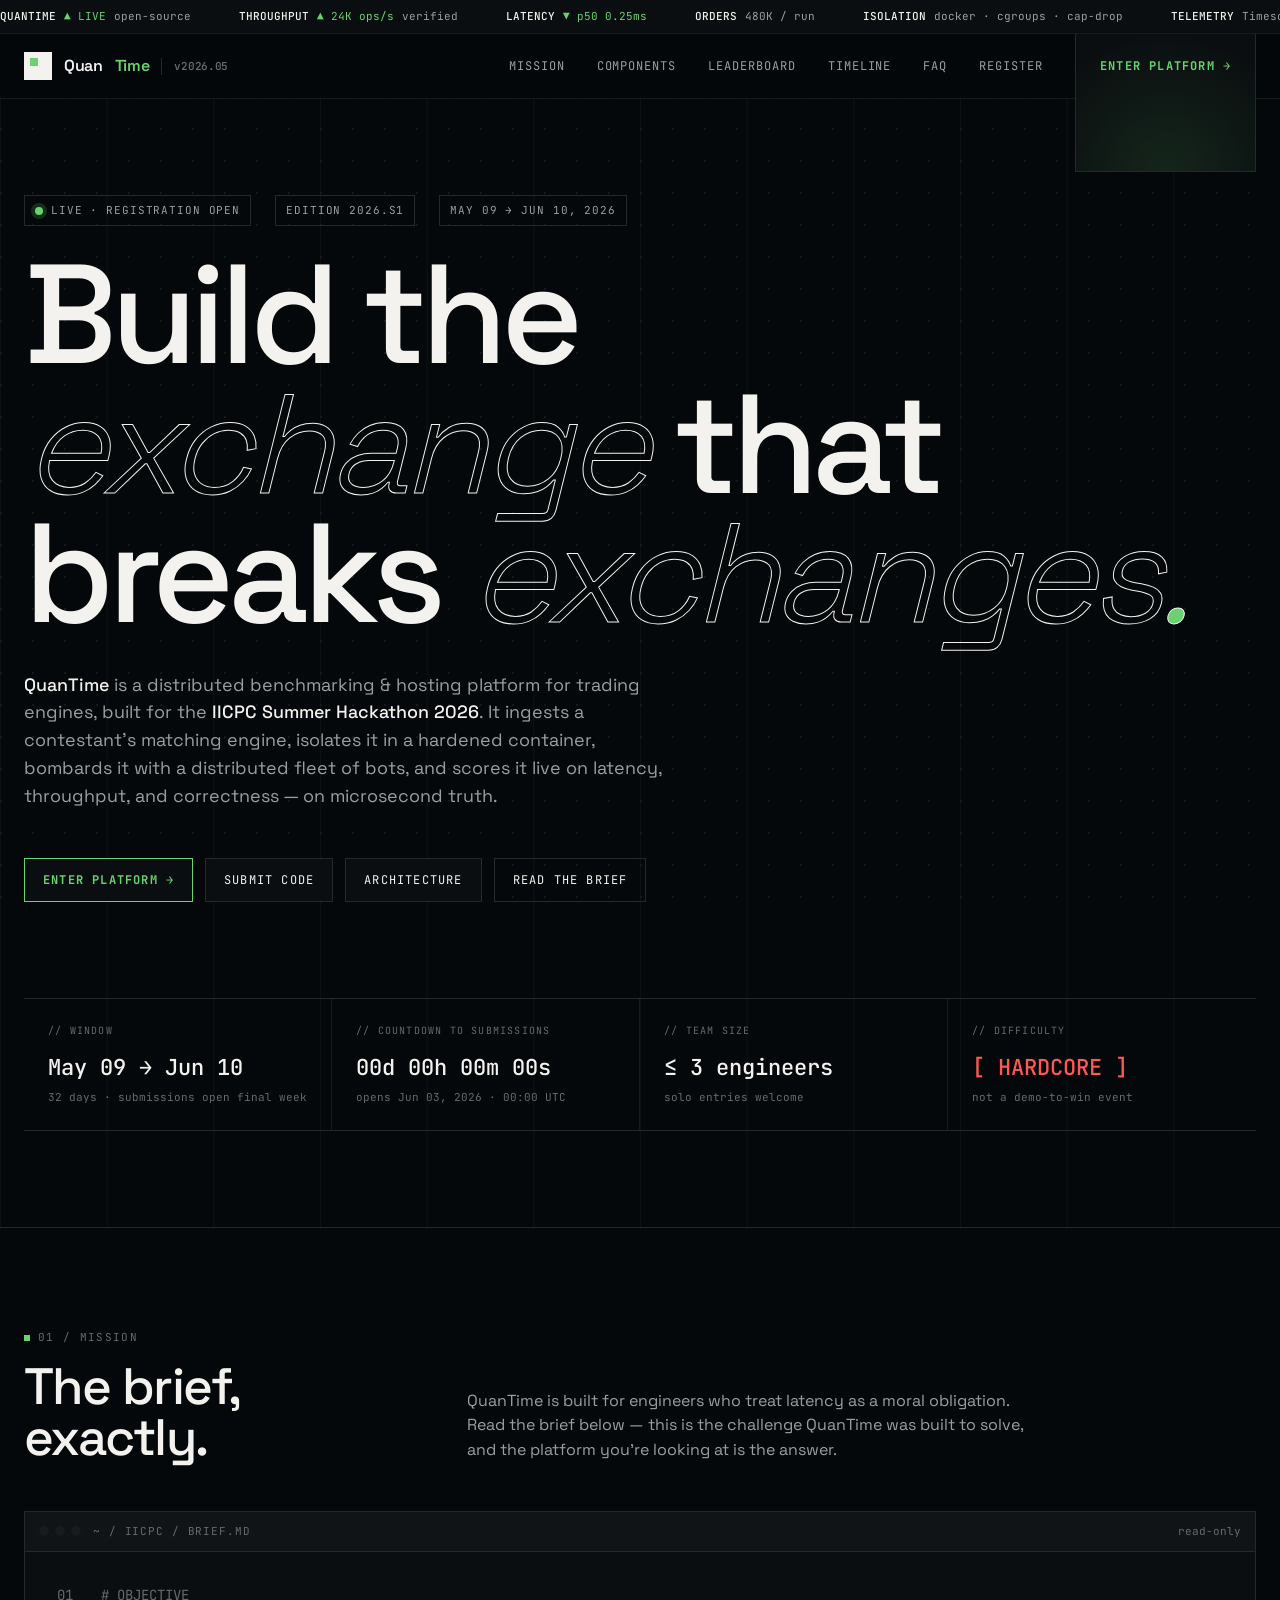
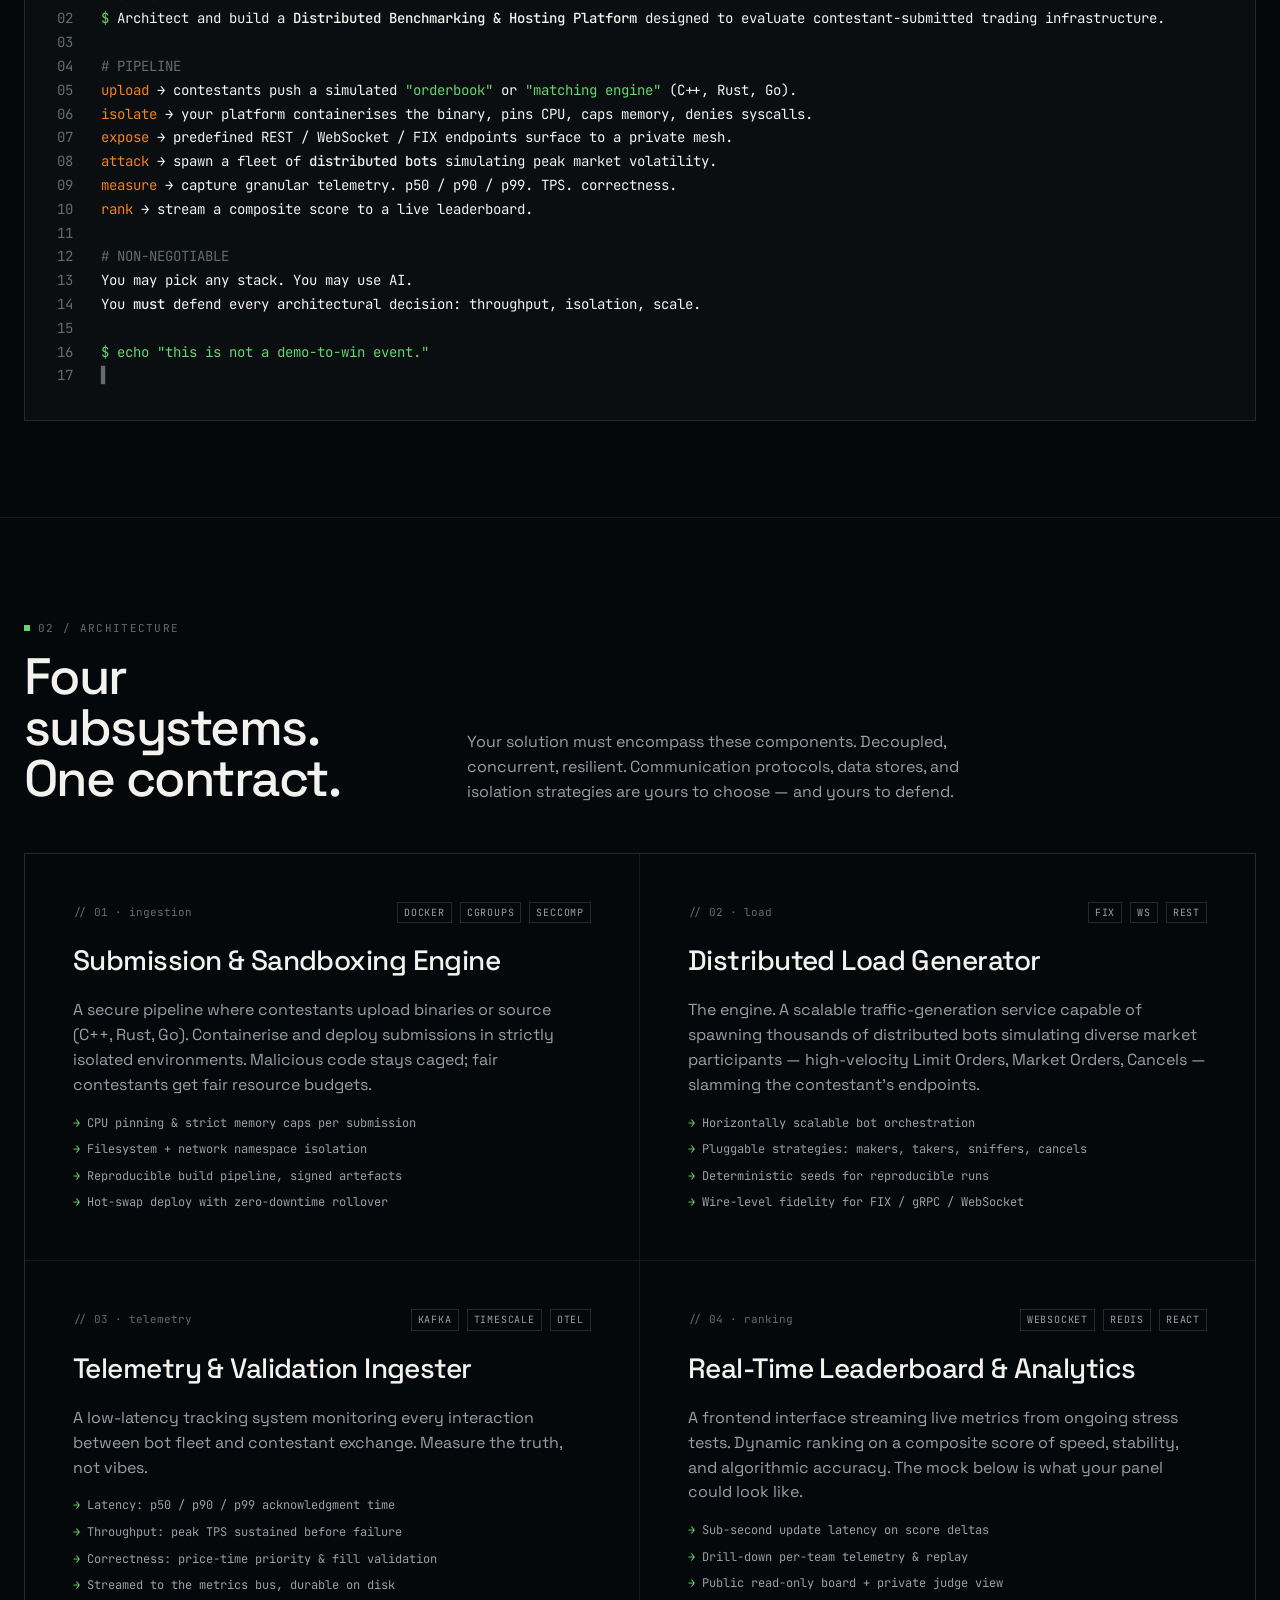
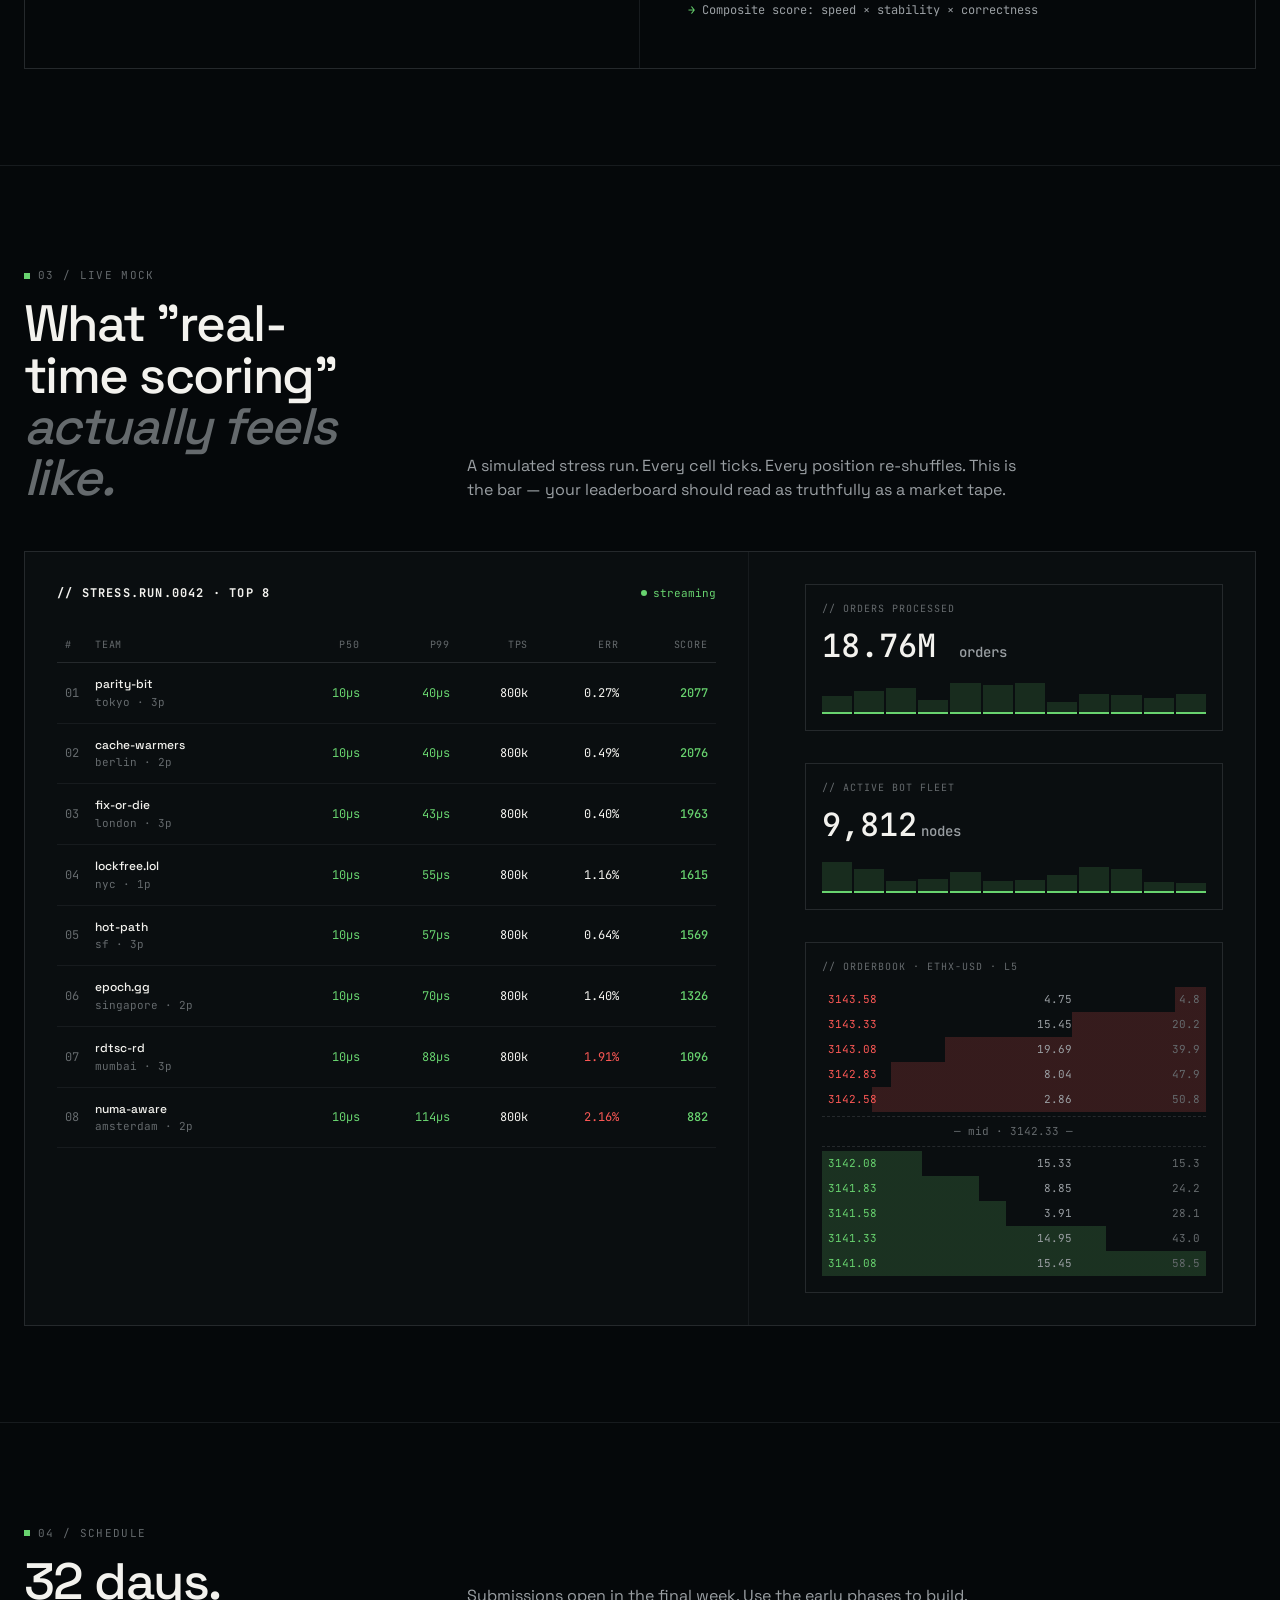
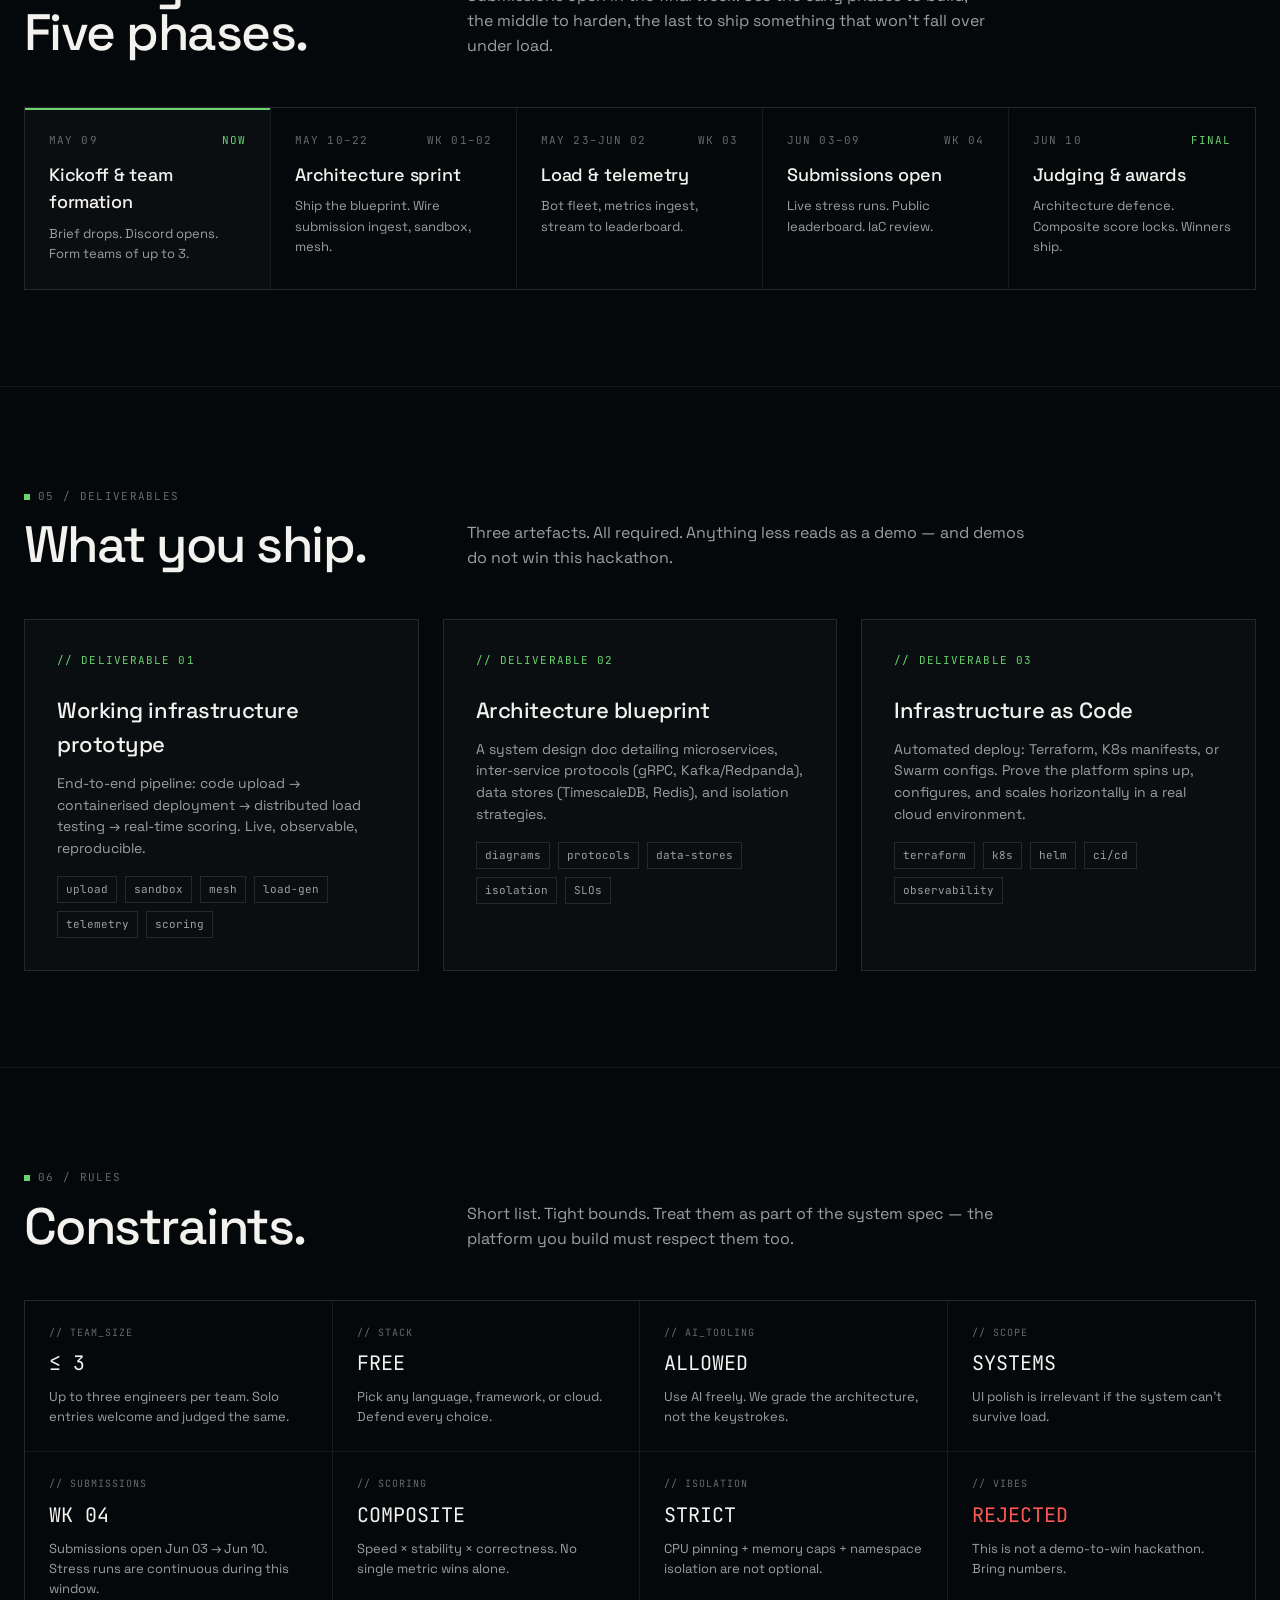
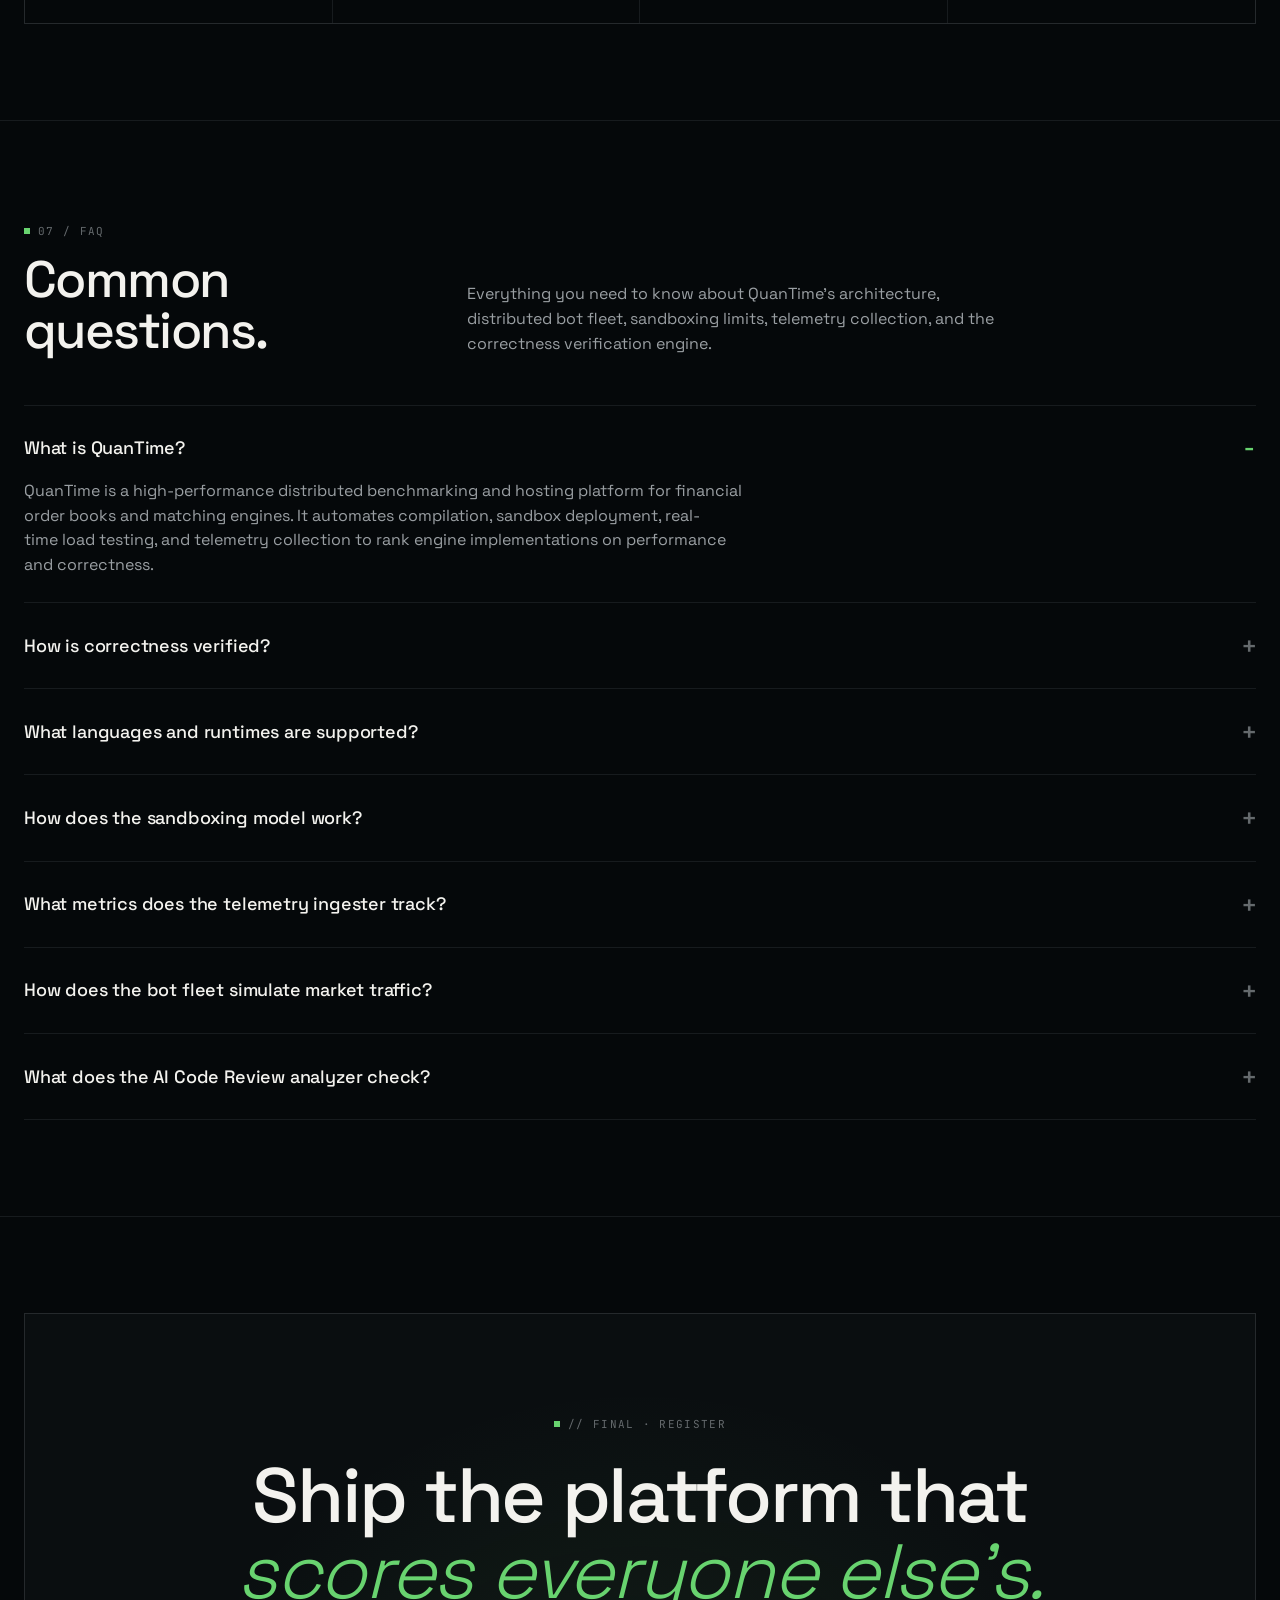
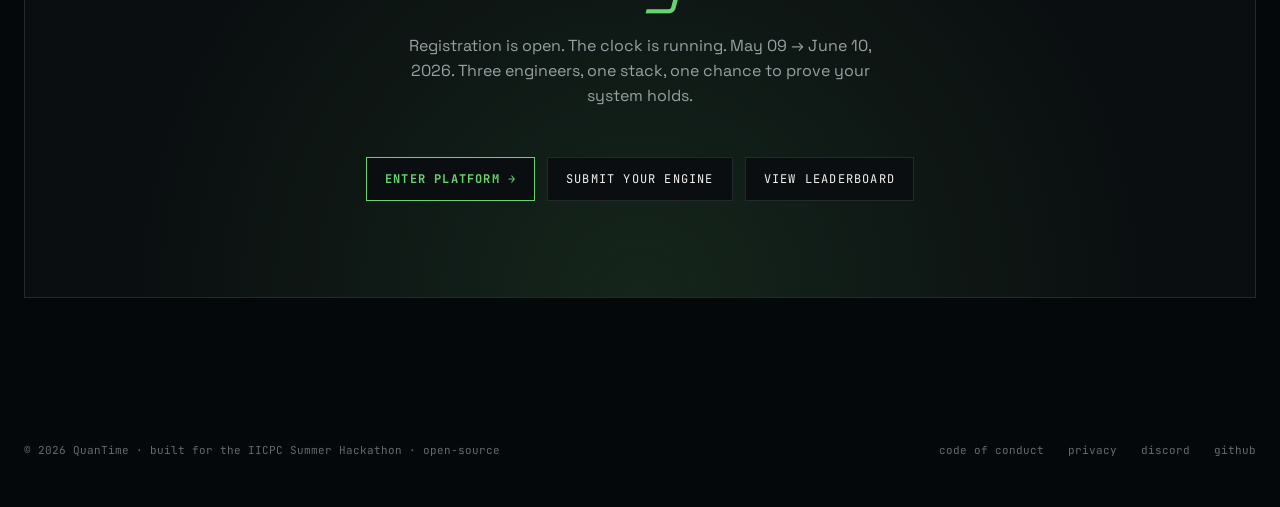
==== commit 9b2728ac: "fix(landing): replace duplicate nav link and rebrand FAQ for QuanTime" ====
--- a/frontend/index.html
+++ b/frontend/index.html
@@ -752,7 +752,7 @@
       <a class="nav-link" href="#leaderboard">Leaderboard</a>
       <a class="nav-link" href="#timeline">Timeline</a>
       <a class="nav-link" href="#faq">FAQ</a>
-      <a class="nav-link platform-link" href="platform/console.html" style="color: var(--accent);">Platform ↗</a>
+      <a class="nav-link" href="#register">Register</a>
       <a class="btn btn-primary nav-link cta" href="platform/console.html">
         Enter platform <span class="arrow">→</span>
       </a>
@@ -1245,43 +1245,39 @@
         <h2 style="margin-top: var(--s-3);">Common questions.</h2>
       </div>
       <p class="section-lede">
-        Asked enough times that we wrote them down. If yours isn't here,
-        ask in the IICPC Discord — the org channel is the source of truth.
+        Everything you need to know about QuanTime's architecture, distributed bot fleet, 
+        sandboxing limits, telemetry collection, and the correctness verification engine.
       </p>
     </div>
 
     <div class="faq">
       <details open>
-        <summary>Who is this hackathon for?</summary>
-        <p>Top-tier systems engineers, competitive programmers, and algorithmic thinkers. If "p99 latency" is part of your vocabulary and "horizontal scaling" doesn't make you flinch, you're in the right place.</p>
+        <summary>What is QuanTime?</summary>
+        <p>QuanTime is a high-performance distributed benchmarking and hosting platform for financial order books and matching engines. It automates compilation, sandbox deployment, real-time load testing, and telemetry collection to rank engine implementations on performance and correctness.</p>
       </details>
       <details>
-        <summary>Can I solo this?</summary>
-        <p>Yes. Teams cap at 3 members but solo entries are welcome and judged on the same rubric. You will, however, sleep less.</p>
+        <summary>How is correctness verified?</summary>
+        <p>Correctness is verified by an inline execution oracle that matches order submissions to a strict Price-Time Priority FIFO state representation. It audits fill accuracy, trade executions, order cancellations, and order state transition validity (no double-fills, accurate remaining quantity, correct pricing, valid sequence numbers).</p>
       </details>
       <details>
-        <summary>Which languages can the platform accept submissions in?</summary>
-        <p>Your platform must accept binaries or source for at minimum C++, Rust, and Go. Anything beyond that is a bonus — and a defendable one in the architecture review.</p>
+        <summary>What languages and runtimes are supported?</summary>
+        <p>Any matching engine packaged with a Dockerfile can be benchmarked. We natively support and provide templates for Go, C++, and Rust matching engines, but any runtime that compiles inside a standard Linux container and exposes a REST/WebSocket API is compatible.</p>
       </details>
       <details>
-        <summary>Is using AI allowed?</summary>
-        <p>Yes. Use any AI tooling you like. We grade the resulting architecture, the resilience of the system, and the rigour of your decisions — not whether your fingers typed every character.</p>
+        <summary>How does the sandboxing model work?</summary>
+        <p>To ensure isolated and repeatable latency benchmarks, matching engines are run inside containerized sandboxes with restricted resource allocations: strict CPU pinning (via cgroups), limits on memory consumption, and no external internet access. Network communication is isolated on a dedicated bridge network.</p>
       </details>
       <details>
-        <summary>How is scoring computed?</summary>
-        <p>A composite of three signals: <span class="mono">speed</span> (latency &amp; throughput), <span class="mono">stability</span> (failure modes under load), and <span class="mono">correctness</span> (price-time priority + fill accuracy). Weights are published with the submission portal.</p>
+        <summary>What metrics does the telemetry ingester track?</summary>
+        <p>Our telemetry system ingests high-frequency metrics including throughput (Transactions Per Second), p50/p90/p99 tail latencies, error/packet loss ratios, system resource utilization (CPU/Memory), and correctness failure events. Data is persisted to a TimescaleDB hypertable for real-time querying.</p>
       </details>
       <details>
-        <summary>Do we need real cloud infrastructure?</summary>
-        <p>You need IaC that proves your platform <em>can</em> spin up and scale on a real cloud. A local K8s cluster + Terraform plan against a real provider is fine; a docker-compose with no scaling story is not.</p>
+        <summary>How does the bot fleet simulate market traffic?</summary>
+        <p>The bot fleet is distributed across multiple load-generation instances communicating over a NATS JetStream event bus. They generate realistic market activity profiles—ranging from simple random walks to structured liquidity generation, cancellations, and heavy order bursts—to stress-test matching engine throughput bounds.</p>
       </details>
       <details>
-        <summary>What happens if my code is malicious?</summary>
-        <p>It shouldn't be. The platform you're building specifically prevents that for incoming contestant code — sandboxing is a graded component. Submissions found attempting sandbox escape are disqualified.</p>
-      </details>
-      <details>
-        <summary>When do submissions open?</summary>
-        <p>The final week — June 3 to June 10, 2026. The earlier phases are for building and hardening your own platform; the final week is the live stress-test gauntlet.</p>
+        <summary>What does the AI Code Review analyzer check?</summary>
+        <p>Our multi-agent LLM analysis system runs three specialized agents in parallel: a Security Agent auditing for container escape and network exploits, a Performance Agent identifying memory allocations and lock contention, and an Architecture Agent mapping design decisions. They synthesize a combined risk rating and actionable feedback.</p>
       </details>
     </div>
   </div>
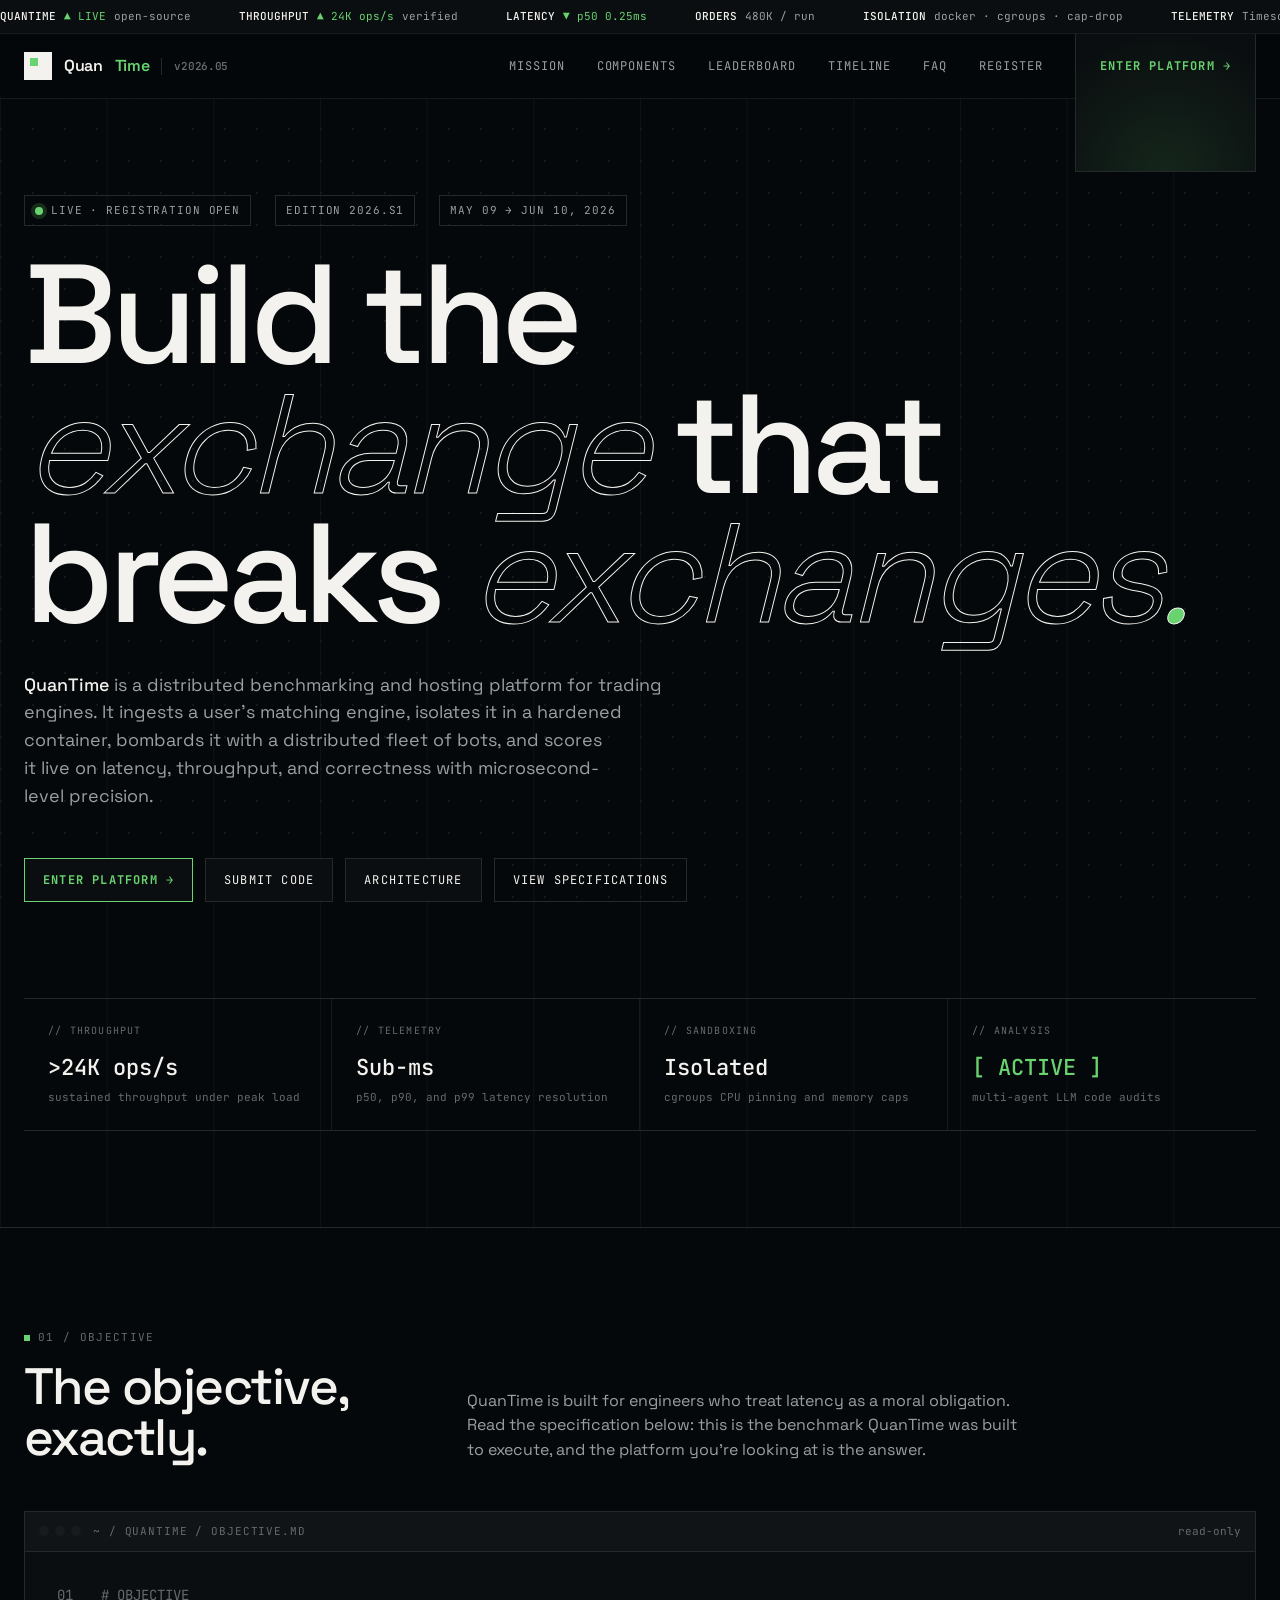
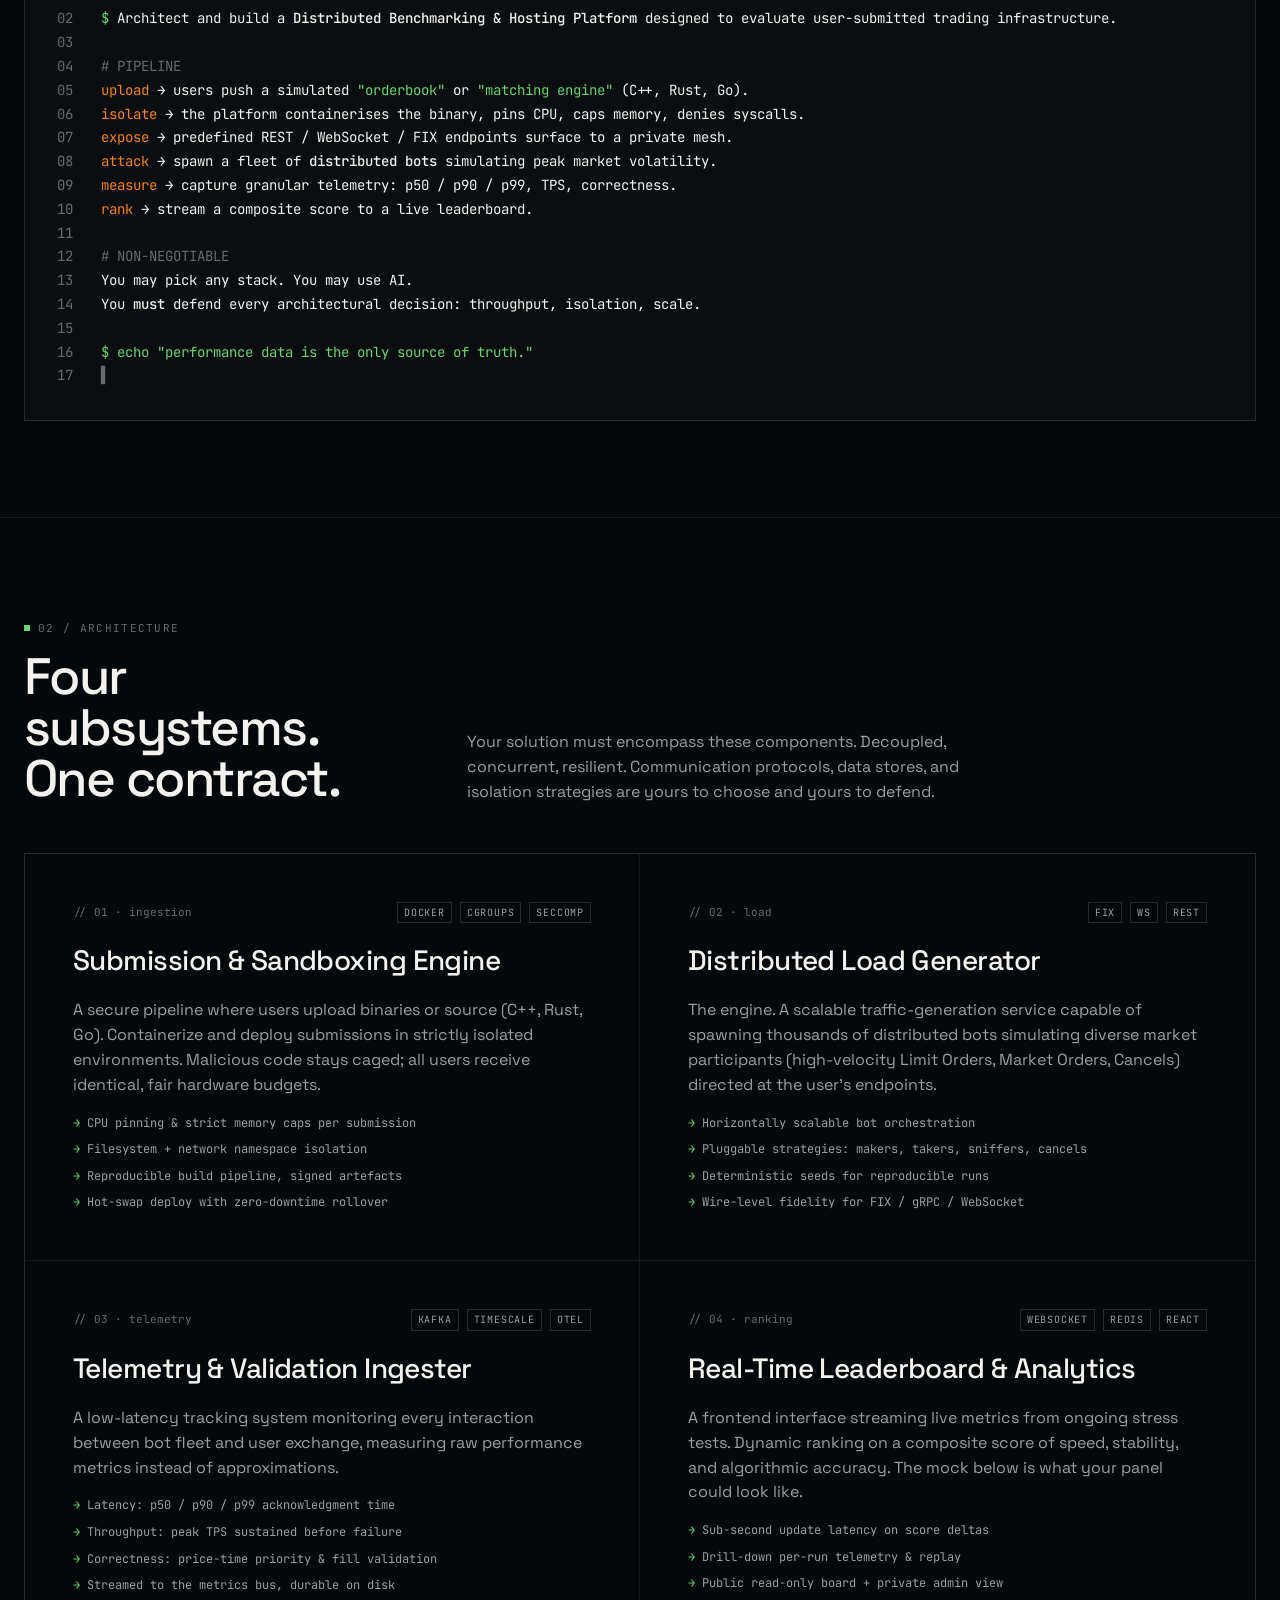
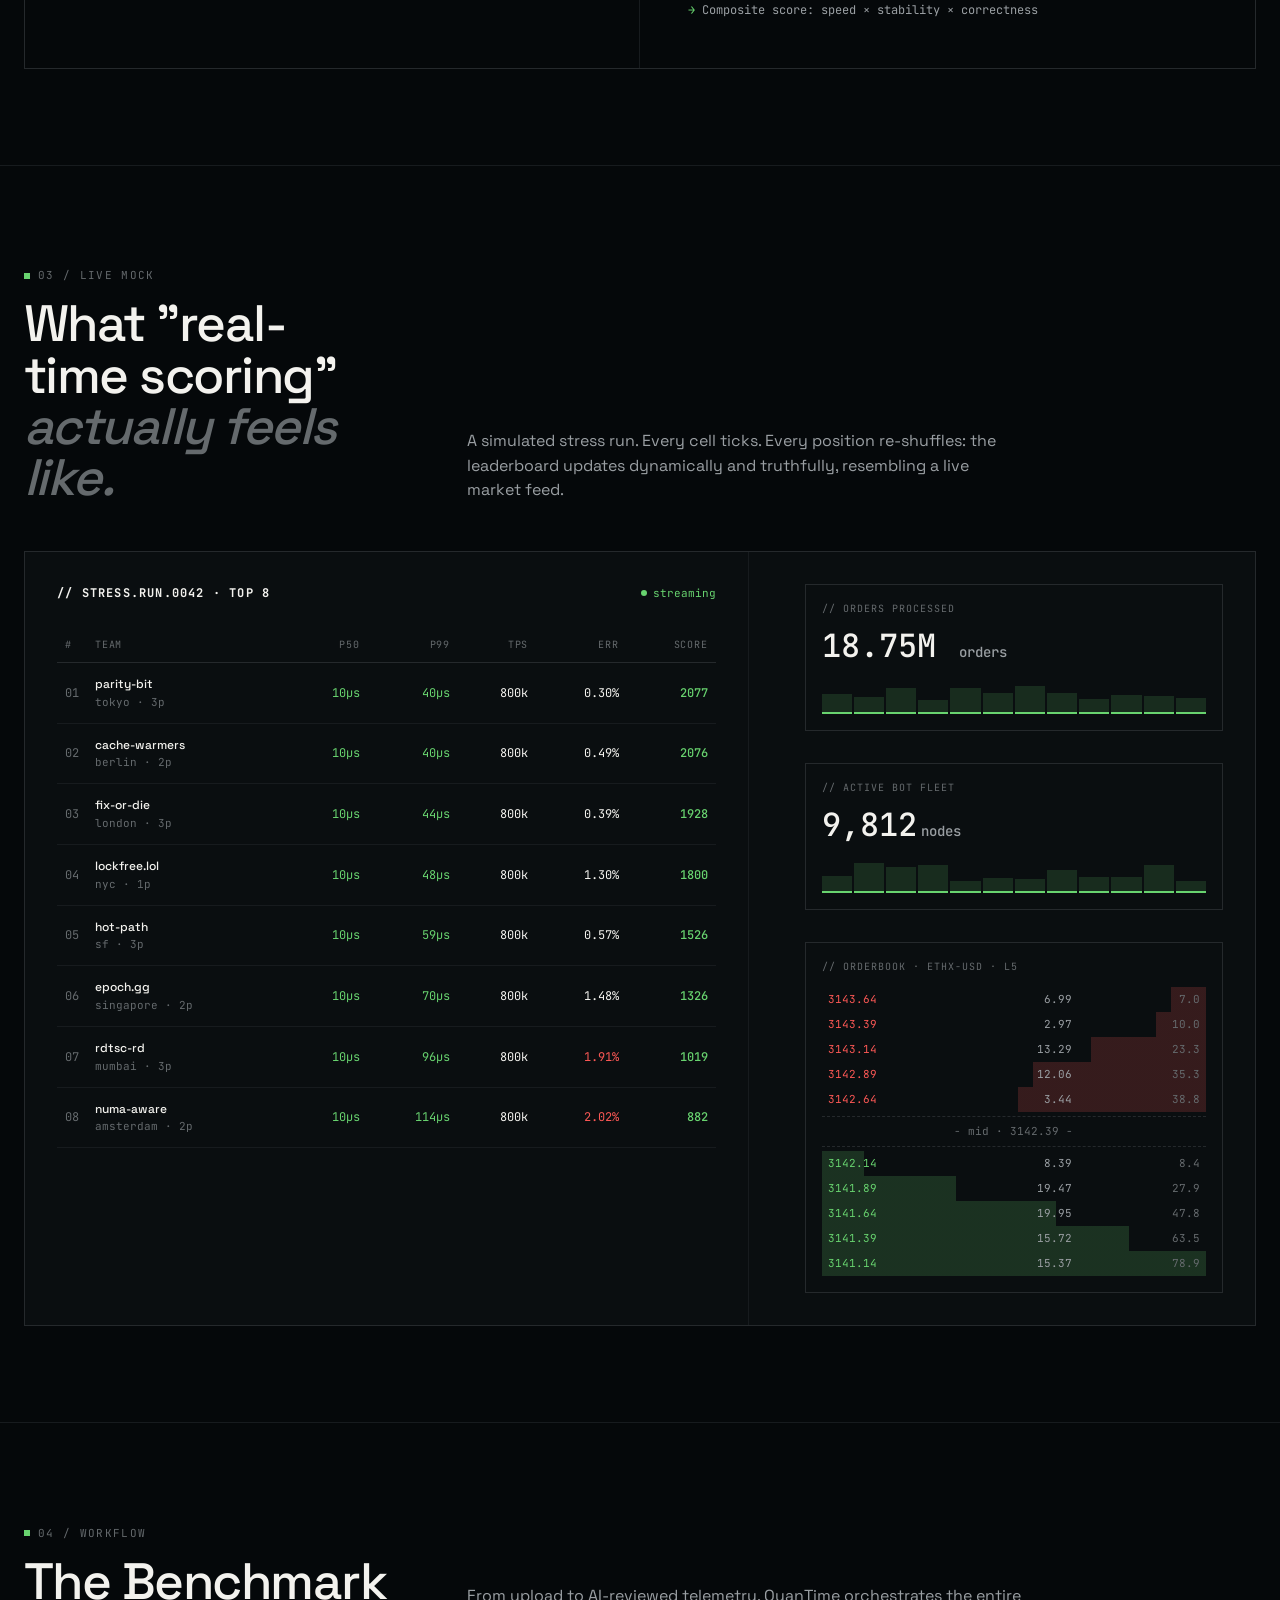
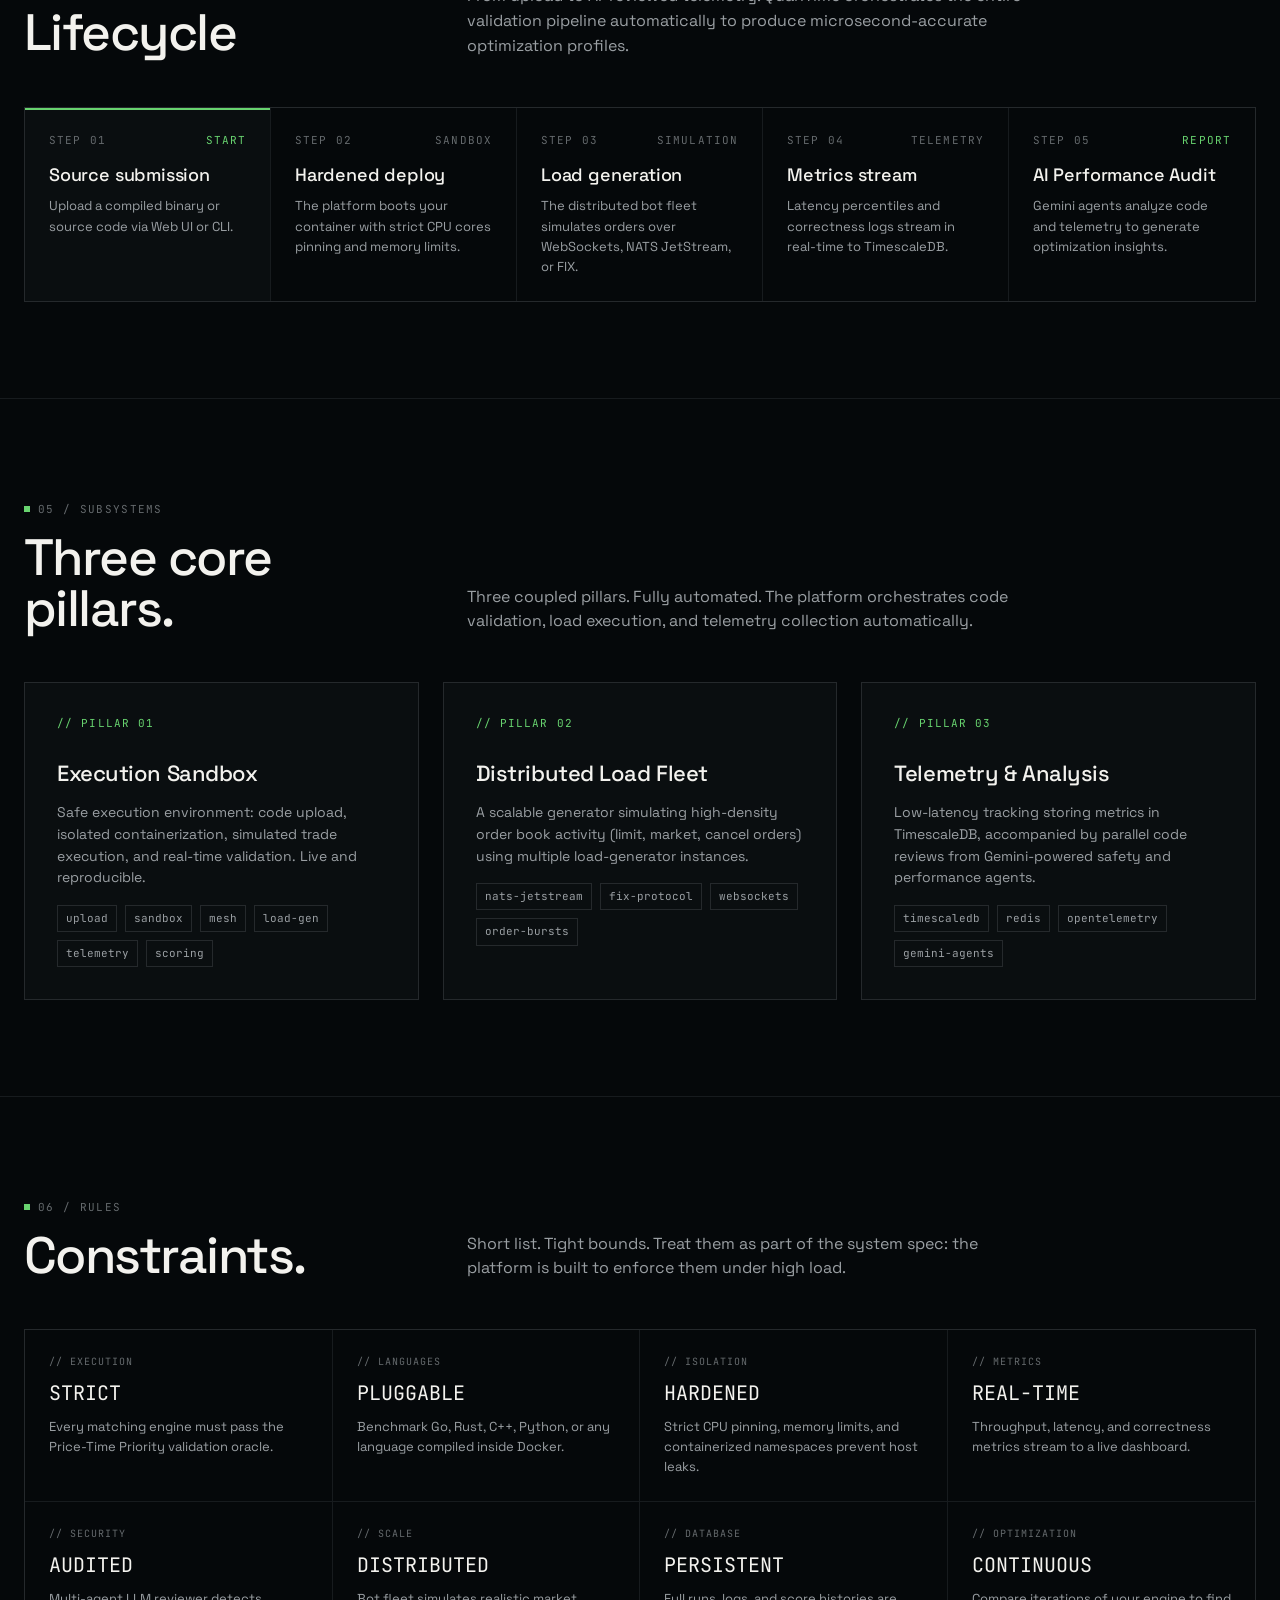
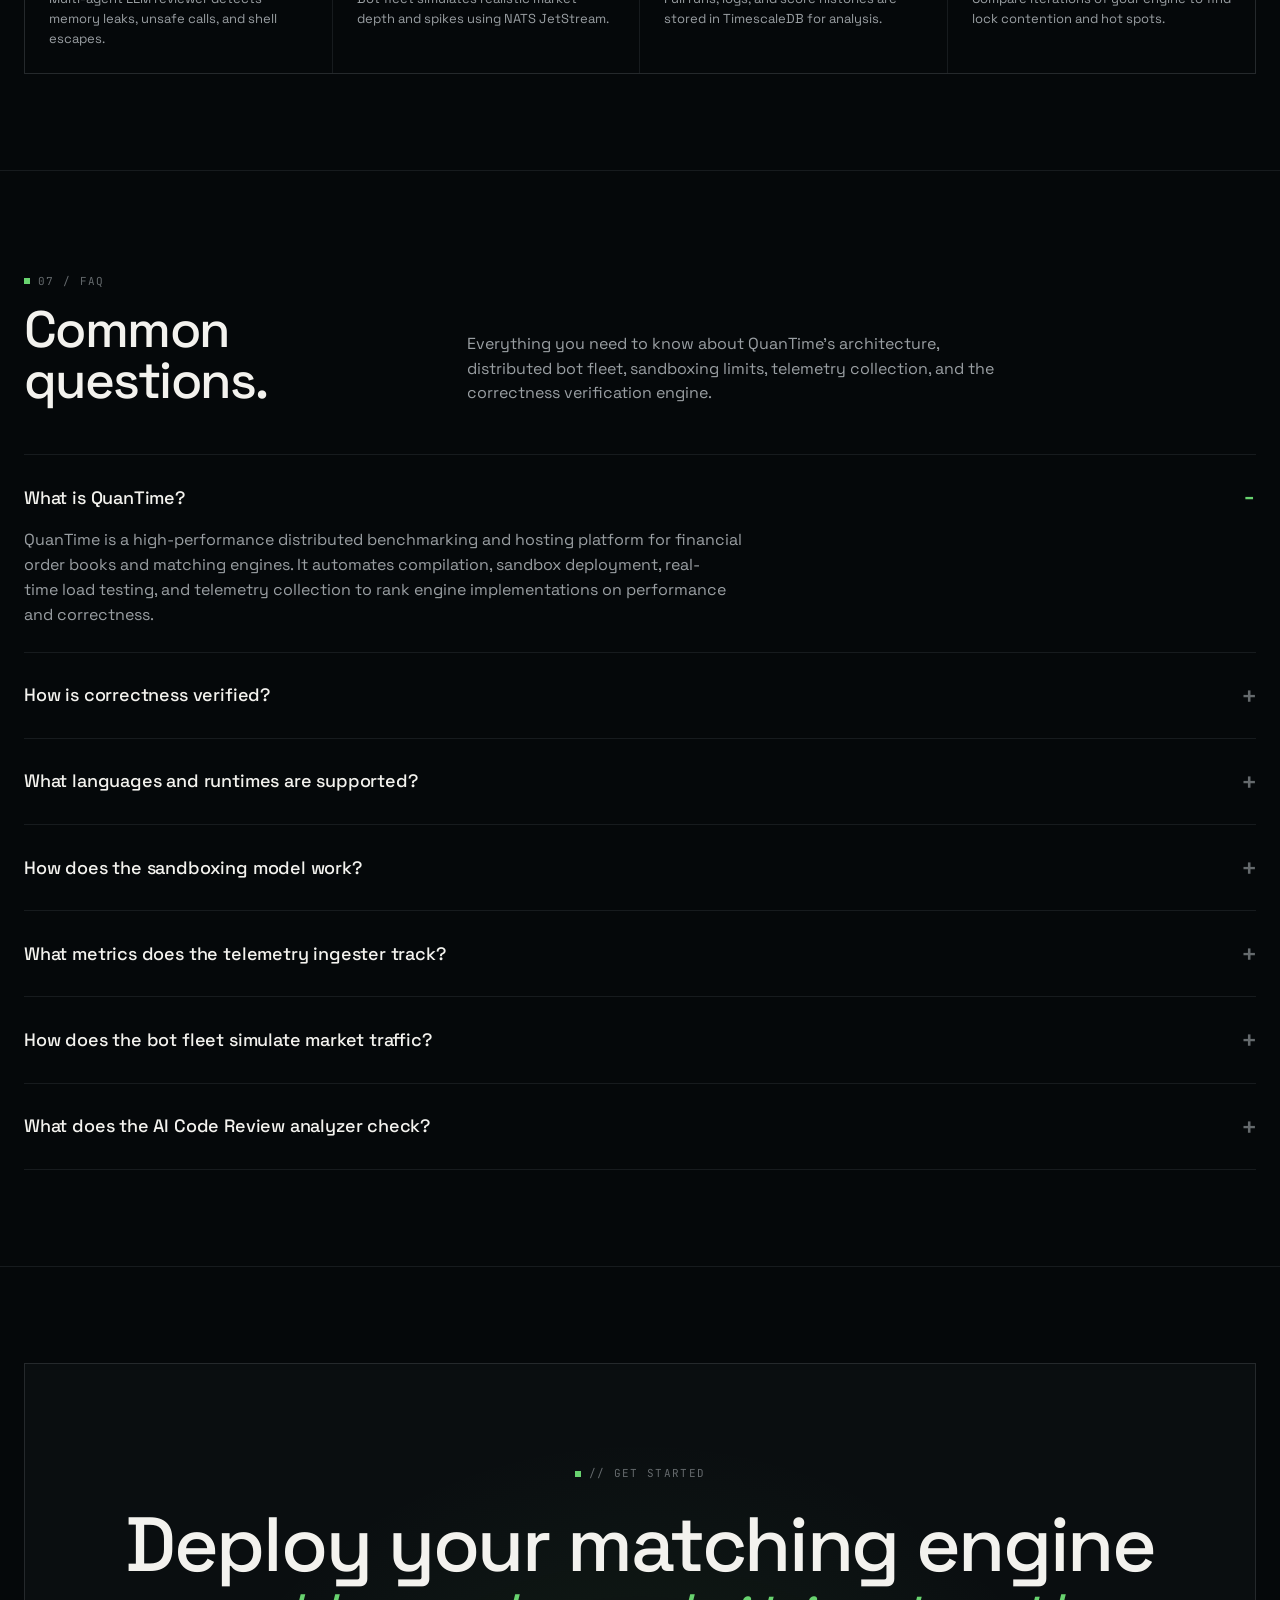
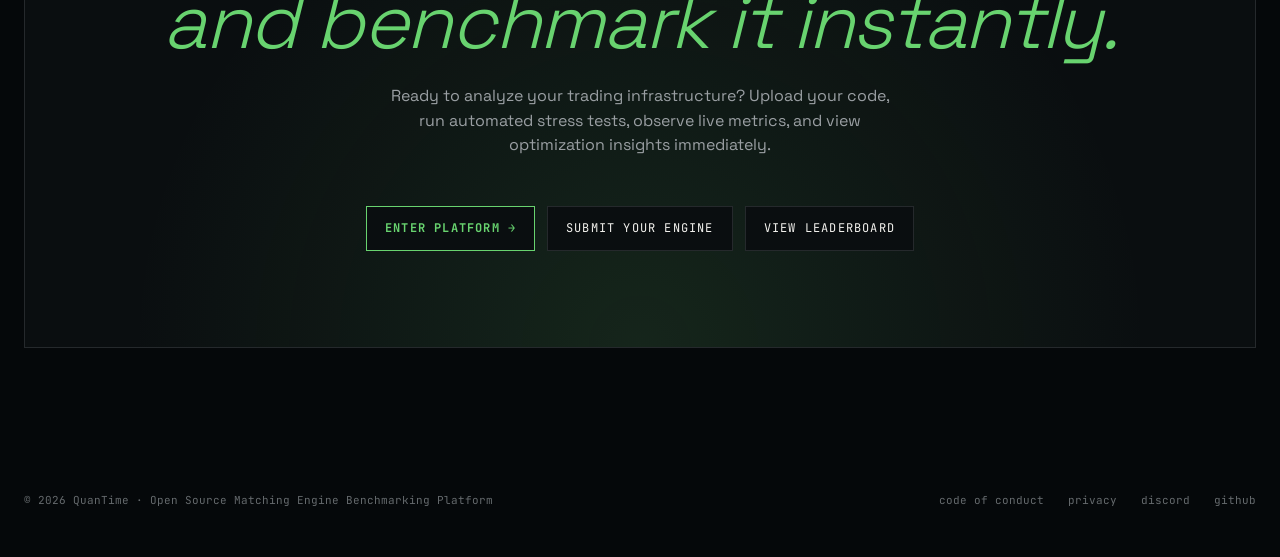
==== commit 5b338103: "rebrand(all): replace contestant with developer and remove em dashes" ====
--- a/frontend/index.html
+++ b/frontend/index.html
@@ -3,7 +3,7 @@
 <head>
 <meta charset="UTF-8" />
 <meta name="viewport" content="width=device-width, initial-scale=1.0" />
-<title>QuanTime — Distributed Benchmarking Platform for Trading Engines</title>
+<title>QuanTime - Distributed Benchmarking Platform for Trading Engines</title>
 <meta name="description" content="Architect and build a distributed benchmarking & hosting platform for trading infrastructure. May 9 – June 10, 2026. Teams of up to 3." />
 
 <!-- =====================================================================
@@ -23,7 +23,7 @@
    1. DESIGN TOKENS  ( edit colors / fonts / radii here once )
    --------------------------------------------------------------------- */
 :root {
-  /* —— Color: cool-dark base, single phosphor-green accent —— */
+  /* -- Color: cool-dark base, single phosphor-green accent -- */
   --bg:        oklch(13% 0.008 240);   /* page background */
   --bg-2:      oklch(16% 0.008 240);   /* raised surfaces */
   --bg-3:      oklch(19% 0.008 240);   /* hover / inputs */
@@ -33,20 +33,20 @@
   --text-mute: oklch(70% 0.008 240);   /* secondary text */
   --text-dim:  oklch(52% 0.008 240);   /* tertiary / labels */
 
-  --accent:     oklch(78% 0.17 145);   /* phosphor green — primary accent */
+  --accent:     oklch(78% 0.17 145);   /* phosphor green - primary accent */
   --accent-dim: oklch(78% 0.17 145 / 0.15);
-  --warn:       oklch(72% 0.17 55);    /* amber — secondary signal */
-  --alert:      oklch(68% 0.20 25);    /* red  — stress / sell-side */
-
-  /* —— Type —— */
+  --warn:       oklch(72% 0.17 55);    /* amber - secondary signal */
+  --alert:      oklch(68% 0.20 25);    /* red  - stress / sell-side */
+
+  /* -- Type -- */
   --font-sans: "Space Grotesk", system-ui, -apple-system, sans-serif;
   --font-mono: "JetBrains Mono", ui-monospace, "SF Mono", Menlo, monospace;
 
-  /* —— Spacing scale (8px-based, but a little tighter at small sizes) —— */
+  /* -- Spacing scale (8px-based, but a little tighter at small sizes) -- */
   --s-1: 4px; --s-2: 8px; --s-3: 12px; --s-4: 16px; --s-5: 24px;
   --s-6: 32px; --s-7: 48px; --s-8: 64px; --s-9: 96px; --s-10: 128px;
 
-  --radius: 4px;            /* keep tight — engineering, not consumer */
+  --radius: 4px;            /* keep tight - engineering, not consumer */
   --radius-lg: 8px;
   --max-w: 1280px;          /* page max width */
 }
@@ -62,7 +62,7 @@
   line-height: 1.55;
   color: var(--text);
   background: var(--bg);
-  /* Subtle dotted grid baked into the page bg — gives the whole site
+  /* Subtle dotted grid baked into the page bg - gives the whole site
      a "data-room" feel without using an image. */
   background-image:
     radial-gradient(circle at 1px 1px, oklch(28% 0.008 240 / 0.5) 1px, transparent 0);
@@ -74,10 +74,10 @@
 button { font: inherit; color: inherit; background: none; border: 0; cursor: pointer; }
 img, svg { display: block; max-width: 100%; }
 
-/* Selection — make it on-brand */
+/* Selection - make it on-brand */
 ::selection { background: var(--accent); color: var(--bg); }
 
-/* Scroll bar — subtle dark */
+/* Scroll bar - subtle dark */
 ::-webkit-scrollbar { width: 10px; height: 10px; }
 ::-webkit-scrollbar-track { background: var(--bg); }
 ::-webkit-scrollbar-thumb { background: var(--line); border-radius: 0; }
@@ -160,7 +160,7 @@
   font-weight: 600; letter-spacing: -0.02em; font-size: 16px;
 }
 .logo-mark {
-  /* Geometric mark — square with phosphor-green inset square */
+  /* Geometric mark - square with phosphor-green inset square */
   width: 28px; height: 28px;
   background: var(--text);
   position: relative;
@@ -196,7 +196,7 @@
   .nav-links { gap: var(--s-3); }
 }
 
-/* —— Buttons (used in nav + hero + CTA) ————————————————————— */
+/* -- Buttons (used in nav + hero + CTA) --------------------- */
 .btn {
   display: inline-flex; align-items: center; gap: var(--s-2);
   padding: 12px 18px;
@@ -209,7 +209,7 @@
 .btn:hover { border-color: var(--accent); color: var(--accent); }
 .btn-primary {
   background: var(--bg-2);
-  color: var(--accent);            /* phosphor green text — matches site theme */
+  color: var(--accent);            /* phosphor green text - matches site theme */
   border-color: var(--accent);
   font-weight: 700;
   isolation: isolate;
@@ -276,7 +276,7 @@
   margin-bottom: var(--s-6);
 }
 .hero h1 .accent {
-  /* Outline treatment for the second line — keeps the headline
+  /* Outline treatment for the second line - keeps the headline
      dense without doubling type weight. */
   -webkit-text-stroke: 1px var(--text);
   color: transparent;
@@ -296,7 +296,7 @@
 
 .hero-actions { display: flex; gap: var(--s-3); flex-wrap: wrap; }
 
-/* —— Hero meta strip (dates / location / countdown / teams) —— */
+/* -- Hero meta strip (dates / location / countdown / teams) -- */
 .hero-meta {
   margin-top: var(--s-9);
   border-top: 1px solid var(--line);
@@ -489,7 +489,7 @@
   animation: pulse 1.4s ease-in-out infinite;
 }
 
-/* —— Leaderboard table —— */
+/* -- Leaderboard table -- */
 .lb-table { width: 100%; border-collapse: collapse; font-family: var(--font-mono); font-size: 12px; }
 .lb-table th {
   text-align: left; padding: 10px 8px;
@@ -512,7 +512,7 @@
 .lb-table .lat-bad { color: var(--alert); }
 .lb-table tr.flash { background: oklch(78% 0.17 145 / 0.08); }
 
-/* —— Side metrics —— */
+/* -- Side metrics -- */
 .metric { border: 1px solid var(--line); padding: var(--s-4); }
 .metric .l { font-family: var(--font-mono); font-size: 10px; text-transform: uppercase; color: var(--text-dim); letter-spacing: 0.1em; margin-bottom: 4px; }
 .metric .v { font-family: var(--font-mono); font-size: 32px; font-weight: 500; }
@@ -527,7 +527,7 @@
   transition: height .4s ease;
 }
 
-/* —— Mini order book —— */
+/* -- Mini order book -- */
 .book { font-family: var(--font-mono); font-size: 11px; }
 .book h5 { font-size: 10px; text-transform: uppercase; color: var(--text-dim); letter-spacing: 0.1em; margin-bottom: var(--s-3); font-weight: 400; }
 .book-row {
@@ -536,7 +536,7 @@
   position: relative; overflow: hidden;
 }
 .book-row::before {
-  /* Depth bar — width set via inline style by JS */
+  /* Depth bar - width set via inline style by JS */
   content: ""; position: absolute; right: 0; top: 0; bottom: 0;
   background: oklch(68% 0.20 25 / 0.15);
   z-index: 0;
@@ -625,7 +625,7 @@
   color: var(--text-mute);
 }
 
-/* —— Rules grid —— */
+/* -- Rules grid -- */
 .rules {
   display: grid; grid-template-columns: repeat(4, 1fr);
   border: 1px solid var(--line);
@@ -648,7 +648,7 @@
 .rule .v { font-family: var(--font-mono); font-size: 20px; color: var(--text); margin-bottom: var(--s-2); }
 .rule p { font-size: 13px; color: var(--text-mute); }
 
-/* —— FAQ (details/summary, no JS) —— */
+/* -- FAQ (details/summary, no JS) -- */
 .faq { border-top: 1px solid var(--line-soft); }
 .faq details {
   border-bottom: 1px solid var(--line-soft);
@@ -672,7 +672,7 @@
   max-width: 72ch; text-wrap: pretty;
 }
 
-/* —— Closing CTA —— */
+/* -- Closing CTA -- */
 .cta {
   background:
     radial-gradient(circle at 50% 100%, oklch(78% 0.17 145 / 0.12), transparent 60%),
@@ -695,7 +695,7 @@
 }
 .cta .actions { display: inline-flex; gap: var(--s-3); flex-wrap: wrap; justify-content: center; }
 
-/* —— Footer —— */
+/* -- Footer -- */
 footer { padding: var(--s-7) 0; }
 .footer-inner {
   display: flex; justify-content: space-between; align-items: center;
@@ -782,12 +782,11 @@
     </h1>
 
     <p class="hero-lede">
-      <strong>QuanTime</strong> is a distributed benchmarking &amp; hosting
-      platform for trading engines, built for the <strong>IICPC Summer
-      Hackathon 2026</strong>. It ingests a contestant's matching engine,
+      <strong>QuanTime</strong> is a distributed benchmarking and hosting
+      platform for trading engines. It ingests a user's matching engine,
       isolates it in a hardened container, bombards it with a distributed
       fleet of bots, and scores it live on latency, throughput, and
-      correctness — on microsecond truth.
+      correctness with microsecond-level precision.
     </p>
 
     <div class="hero-actions">
@@ -796,30 +795,30 @@
       </a>
       <a href="platform/submit.html" class="btn">Submit code</a>
       <a href="platform/architecture.html" class="btn">Architecture</a>
-      <a href="#mission" class="btn btn-ghost" style="background:transparent;">Read the brief</a>
-    </div>
-
-    <!-- —— Meta strip —— -->
+      <a href="#mission" class="btn btn-ghost" style="background:transparent;">View Specifications</a>
+    </div>
+
+    <!-- -- Meta strip -- -->
     <div class="hero-meta">
       <div class="cell">
-        <div class="label">// Window</div>
-        <div class="value">May 09 → Jun 10</div>
-        <div class="sub">32 days · submissions open final week</div>
+        <div class="label">// Throughput</div>
+        <div class="value">>24K ops/s</div>
+        <div class="sub">sustained throughput under peak load</div>
       </div>
       <div class="cell">
-        <div class="label">// Countdown to submissions</div>
-        <div class="value" id="countdown">—</div>
-        <div class="sub">opens Jun 03, 2026 · 00:00 UTC</div>
+        <div class="label">// Telemetry</div>
+        <div class="value">Sub-ms</div>
+        <div class="sub">p50, p90, and p99 latency resolution</div>
       </div>
       <div class="cell">
-        <div class="label">// Team size</div>
-        <div class="value">≤ 3 engineers</div>
-        <div class="sub">solo entries welcome</div>
+        <div class="label">// Sandboxing</div>
+        <div class="value">Isolated</div>
+        <div class="sub">cgroups CPU pinning and memory caps</div>
       </div>
       <div class="cell">
-        <div class="label">// Difficulty</div>
-        <div class="value" style="color: var(--alert);">[ HARDCORE ]</div>
-        <div class="sub">not a demo-to-win event</div>
+        <div class="label">// Analysis</div>
+        <div class="value" style="color: var(--accent);">[ ACTIVE ]</div>
+        <div class="sub">multi-agent LLM code audits</div>
       </div>
     </div>
   </div>
@@ -832,13 +831,13 @@
   <div class="wrap">
     <div class="section-head">
       <div>
-        <span class="eyebrow">01 / Mission</span>
-        <h2 style="margin-top: var(--s-3);">The brief, exactly.</h2>
+        <span class="eyebrow">01 / Objective</span>
+        <h2 style="margin-top: var(--s-3);">The objective, exactly.</h2>
       </div>
       <p class="section-lede">
         QuanTime is built for engineers who treat latency as a moral
-        obligation. Read the brief below — this is the challenge QuanTime was
-        built to solve, and the platform you're looking at is the answer.
+        obligation. Read the specification below: this is the benchmark QuanTime was
+        built to execute, and the platform you're looking at is the answer.
       </p>
     </div>
 
@@ -848,26 +847,26 @@
     <div class="terminal">
       <div class="terminal-bar">
         <div class="dots"><span></span><span></span><span></span></div>
-        <div class="title">~ / iicpc / brief.md</div>
+        <div class="title">~ / quantime / objective.md</div>
         <div style="margin-left:auto; font-size:11px; color: var(--text-dim);">read-only</div>
       </div>
       <div class="terminal-body">
         <div class="ln"><span class="num">01</span><span><span class="com"># OBJECTIVE</span></span></div>
-        <div class="ln"><span class="num">02</span><span><span class="prompt">$</span> Architect and build a <span class="hl">Distributed Benchmarking &amp; Hosting Platform</span> designed to evaluate contestant-submitted trading infrastructure.</span></div>
+        <div class="ln"><span class="num">02</span><span><span class="prompt">$</span> Architect and build a <span class="hl">Distributed Benchmarking &amp; Hosting Platform</span> designed to evaluate user-submitted trading infrastructure.</span></div>
         <div class="ln"><span class="num">03</span><span>&nbsp;</span></div>
         <div class="ln"><span class="num">04</span><span><span class="com"># PIPELINE</span></span></div>
-        <div class="ln"><span class="num">05</span><span><span class="key">upload</span>  → contestants push a simulated <span class="str">"orderbook"</span> or <span class="str">"matching engine"</span> (C++, Rust, Go).</span></div>
-        <div class="ln"><span class="num">06</span><span><span class="key">isolate</span> → your platform containerises the binary, pins CPU, caps memory, denies syscalls.</span></div>
+        <div class="ln"><span class="num">05</span><span><span class="key">upload</span>  → users push a simulated <span class="str">"orderbook"</span> or <span class="str">"matching engine"</span> (C++, Rust, Go).</span></div>
+        <div class="ln"><span class="num">06</span><span><span class="key">isolate</span> → the platform containerises the binary, pins CPU, caps memory, denies syscalls.</span></div>
         <div class="ln"><span class="num">07</span><span><span class="key">expose</span>  → predefined REST / WebSocket / FIX endpoints surface to a private mesh.</span></div>
         <div class="ln"><span class="num">08</span><span><span class="key">attack</span>  → spawn a fleet of <span class="hl">distributed bots</span> simulating peak market volatility.</span></div>
-        <div class="ln"><span class="num">09</span><span><span class="key">measure</span> → capture granular telemetry. p50 / p90 / p99. TPS. correctness.</span></div>
+        <div class="ln"><span class="num">09</span><span><span class="key">measure</span> → capture granular telemetry: p50 / p90 / p99, TPS, correctness.</span></div>
         <div class="ln"><span class="num">10</span><span><span class="key">rank</span>    → stream a composite score to a live leaderboard.</span></div>
         <div class="ln"><span class="num">11</span><span>&nbsp;</span></div>
         <div class="ln"><span class="num">12</span><span><span class="com"># NON-NEGOTIABLE</span></span></div>
         <div class="ln"><span class="num">13</span><span>You may pick any stack. You may use AI.</span></div>
         <div class="ln"><span class="num">14</span><span>You <span class="hl">must</span> defend every architectural decision: throughput, isolation, scale.</span></div>
         <div class="ln"><span class="num">15</span><span>&nbsp;</span></div>
-        <div class="ln"><span class="num">16</span><span><span class="prompt">$</span> <span style="color:var(--accent);">echo</span> <span class="str">"this is not a demo-to-win event."</span></span></div>
+        <div class="ln"><span class="num">16</span><span><span class="prompt">$</span> <span style="color:var(--accent);">echo</span> <span class="str">"performance data is the only source of truth."</span></span></div>
         <div class="ln"><span class="num">17</span><span><span style="color:var(--text-dim);">▌</span></span></div>
       </div>
     </div>
@@ -875,7 +874,7 @@
 </section>
 
 <!-- =====================================================================
-     E. ARCHITECTURE COMPONENTS — 4 required subsystems
+     E. ARCHITECTURE COMPONENTS - 4 required subsystems
      ---------------------------------------------------------------------
      Pulled directly from the brief. Each card is its own micro-spec
      so the user can see the surface area at a glance.
@@ -890,12 +889,12 @@
       <p class="section-lede">
         Your solution must encompass these components. Decoupled,
         concurrent, resilient. Communication protocols, data stores, and
-        isolation strategies are yours to choose — and yours to defend.
+        isolation strategies are yours to choose and yours to defend.
       </p>
     </div>
 
     <div class="components">
-      <!-- ── Component 01 — Sandboxing ─────────────────────────────── -->
+      <!-- ── Component 01 - Sandboxing ─────────────────────────────── -->
       <div class="component">
         <div class="index">
           <span>// 01 · ingestion</span>
@@ -903,10 +902,10 @@
         </div>
         <h3>Submission &amp; Sandboxing Engine</h3>
         <p>
-          A secure pipeline where contestants upload binaries or source
-          (C++, Rust, Go). Containerise and deploy submissions in
+          A secure pipeline where users upload binaries or source
+          (C++, Rust, Go). Containerize and deploy submissions in
           strictly isolated environments. Malicious code stays caged;
-          fair contestants get fair resource budgets.
+          all users receive identical, fair hardware budgets.
         </p>
         <ul>
           <li>CPU pinning &amp; strict memory caps per submission</li>
@@ -916,7 +915,7 @@
         </ul>
       </div>
 
-      <!-- ── Component 02 — Load Generator ─────────────────────────── -->
+      <!-- ── Component 02 - Load Generator ─────────────────────────── -->
       <div class="component">
         <div class="index">
           <span>// 02 · load</span>
@@ -926,8 +925,8 @@
         <p>
           The engine. A scalable traffic-generation service capable of
           spawning thousands of distributed bots simulating diverse
-          market participants — high-velocity Limit Orders, Market
-          Orders, Cancels — slamming the contestant's endpoints.
+          market participants (high-velocity Limit Orders, Market
+          Orders, Cancels) directed at the user's endpoints.
         </p>
         <ul>
           <li>Horizontally scalable bot orchestration</li>
@@ -937,7 +936,7 @@
         </ul>
       </div>
 
-      <!-- ── Component 03 — Telemetry ──────────────────────────────── -->
+      <!-- ── Component 03 - Telemetry ──────────────────────────────── -->
       <div class="component">
         <div class="index">
           <span>// 03 · telemetry</span>
@@ -946,8 +945,8 @@
         <h3>Telemetry &amp; Validation Ingester</h3>
         <p>
           A low-latency tracking system monitoring every interaction
-          between bot fleet and contestant exchange. Measure the truth,
-          not vibes.
+          between bot fleet and user exchange, measuring raw performance
+          metrics instead of approximations.
         </p>
         <ul>
           <li>Latency: p50 / p90 / p99 acknowledgment time</li>
@@ -957,7 +956,7 @@
         </ul>
       </div>
 
-      <!-- ── Component 04 — Leaderboard ───────────────────────────── -->
+      <!-- ── Component 04 - Leaderboard ───────────────────────────── -->
       <div class="component">
         <div class="index">
           <span>// 04 · ranking</span>
@@ -972,8 +971,8 @@
         </p>
         <ul>
           <li>Sub-second update latency on score deltas</li>
-          <li>Drill-down per-team telemetry &amp; replay</li>
-          <li>Public read-only board + private judge view</li>
+          <li>Drill-down per-run telemetry &amp; replay</li>
+          <li>Public read-only board + private admin view</li>
           <li>Composite score: speed × stability × correctness</li>
         </ul>
       </div>
@@ -985,7 +984,7 @@
      F. LIVE LEADERBOARD MOCKUP
      ---------------------------------------------------------------------
      Animated mock. Numbers are generated/ticked in JS (§13).
-     The whole block is presentational — replace with a real WS feed
+     The whole block is presentational - replace with a real WS feed
      when the platform exists.
 ===================================================================== -->
 <section id="leaderboard">
@@ -997,8 +996,8 @@
       </div>
       <p class="section-lede">
         A simulated stress run. Every cell ticks. Every position
-        re-shuffles. This is the bar — your leaderboard should read
-        as truthfully as a market tape.
+        re-shuffles: the leaderboard updates dynamically and truthfully,
+        resembling a live market feed.
       </p>
     </div>
 
@@ -1065,76 +1064,71 @@
 </section>
 
 <!-- =====================================================================
-     G. TIMELINE — 5 phases across the 32-day window
+     G. TIMELINE - Workflow Lifecycle
 ===================================================================== -->
 <section id="timeline">
   <div class="wrap">
     <div class="section-head">
       <div>
-        <span class="eyebrow">04 / Schedule</span>
-        <h2 style="margin-top: var(--s-3);">32 days. Five phases.</h2>
+        <span class="eyebrow">04 / Workflow</span>
+        <h2 style="margin-top: var(--s-3);">The Benchmark Lifecycle</h2>
       </div>
       <p class="section-lede">
-        Submissions open in the final week. Use the early phases to
-        build, the middle to harden, the last to ship something that
-        won't fall over under load.
+        From upload to AI-reviewed telemetry. QuanTime orchestrates the entire validation pipeline automatically to produce microsecond-accurate optimization profiles.
       </p>
     </div>
 
     <div class="timeline">
       <div class="tl-step active">
-        <div class="date"><span>May 09</span><span class="stamp">NOW</span></div>
-        <h4>Kickoff &amp; team formation</h4>
-        <p>Brief drops. Discord opens. Form teams of up to 3.</p>
+        <div class="date"><span>STEP 01</span><span class="stamp">START</span></div>
+        <h4>Source submission</h4>
+        <p>Upload a compiled binary or source code via Web UI or CLI.</p>
       </div>
       <div class="tl-step">
-        <div class="date"><span>May 10–22</span><span>Wk 01–02</span></div>
-        <h4>Architecture sprint</h4>
-        <p>Ship the blueprint. Wire submission ingest, sandbox, mesh.</p>
+        <div class="date"><span>STEP 02</span><span>SANDBOX</span></div>
+        <h4>Hardened deploy</h4>
+        <p>The platform boots your container with strict CPU cores pinning and memory limits.</p>
       </div>
       <div class="tl-step">
-        <div class="date"><span>May 23–Jun 02</span><span>Wk 03</span></div>
-        <h4>Load &amp; telemetry</h4>
-        <p>Bot fleet, metrics ingest, stream to leaderboard.</p>
+        <div class="date"><span>STEP 03</span><span>SIMULATION</span></div>
+        <h4>Load generation</h4>
+        <p>The distributed bot fleet simulates orders over WebSockets, NATS JetStream, or FIX.</p>
       </div>
       <div class="tl-step">
-        <div class="date"><span>Jun 03–09</span><span>Wk 04</span></div>
-        <h4>Submissions open</h4>
-        <p>Live stress runs. Public leaderboard. IaC review.</p>
+        <div class="date"><span>STEP 04</span><span>TELEMETRY</span></div>
+        <h4>Metrics stream</h4>
+        <p>Latency percentiles and correctness logs stream in real-time to TimescaleDB.</p>
       </div>
       <div class="tl-step">
-        <div class="date"><span>Jun 10</span><span class="stamp">FINAL</span></div>
-        <h4>Judging &amp; awards</h4>
-        <p>Architecture defence. Composite score locks. Winners ship.</p>
+        <div class="date"><span>STEP 05</span><span class="stamp">REPORT</span></div>
+        <h4>AI Performance Audit</h4>
+        <p>Gemini agents analyze code and telemetry to generate optimization insights.</p>
       </div>
     </div>
   </div>
 </section>
 
 <!-- =====================================================================
-     H. DELIVERABLES
+     H. CORE SUBSYSTEMS
 ===================================================================== -->
 <section id="deliverables">
   <div class="wrap">
     <div class="section-head">
       <div>
-        <span class="eyebrow">05 / Deliverables</span>
-        <h2 style="margin-top: var(--s-3);">What you ship.</h2>
+        <span class="eyebrow">05 / Subsystems</span>
+        <h2 style="margin-top: var(--s-3);">Three core pillars.</h2>
       </div>
       <p class="section-lede">
-        Three artefacts. All required. Anything less reads as a demo —
-        and demos do not win this hackathon.
+        Three coupled pillars. Fully automated. The platform orchestrates code validation, load execution, and telemetry collection automatically.
       </p>
     </div>
 
     <div class="deliverables">
       <article class="del">
-        <div class="num">// DELIVERABLE 01</div>
-        <h4>Working infrastructure prototype</h4>
+        <div class="num">// PILLAR 01</div>
+        <h4>Execution Sandbox</h4>
         <p>
-          End-to-end pipeline: code upload → containerised deployment →
-          distributed load testing → real-time scoring. Live, observable,
-          reproducible.
+          Safe execution environment: code upload, isolated containerization, simulated trade execution, and real-time validation. Live and reproducible.
         </p>
         <div class="stack">
           <span>upload</span><span>sandbox</span><span>mesh</span>
@@ -1143,30 +1137,26 @@
       </article>
 
       <article class="del">
-        <div class="num">// DELIVERABLE 02</div>
-        <h4>Architecture blueprint</h4>
+        <div class="num">// PILLAR 02</div>
+        <h4>Distributed Load Fleet</h4>
         <p>
-          A system design doc detailing microservices, inter-service
-          protocols (gRPC, Kafka/Redpanda), data stores
-          (TimescaleDB, Redis), and isolation strategies.
+          A scalable generator simulating high-density order book activity (limit, market, cancel orders) using multiple load-generator instances.
         </p>
         <div class="stack">
-          <span>diagrams</span><span>protocols</span><span>data-stores</span>
-          <span>isolation</span><span>SLOs</span>
+          <span>nats-jetstream</span><span>fix-protocol</span><span>websockets</span>
+          <span>order-bursts</span>
         </div>
       </article>
 
       <article class="del">
-        <div class="num">// DELIVERABLE 03</div>
-        <h4>Infrastructure as Code</h4>
+        <div class="num">// PILLAR 03</div>
+        <h4>Telemetry &amp; Analysis</h4>
         <p>
-          Automated deploy: Terraform, K8s manifests, or Swarm configs.
-          Prove the platform spins up, configures, and scales horizontally
-          in a real cloud environment.
+          Low-latency tracking storing metrics in TimescaleDB, accompanied by parallel code reviews from Gemini-powered safety and performance agents.
         </p>
         <div class="stack">
-          <span>terraform</span><span>k8s</span><span>helm</span>
-          <span>ci/cd</span><span>observability</span>
+          <span>timescaledb</span><span>redis</span><span>opentelemetry</span>
+          <span>gemini-agents</span>
         </div>
       </article>
     </div>
@@ -1184,51 +1174,51 @@
         <h2 style="margin-top: var(--s-3);">Constraints.</h2>
       </div>
       <p class="section-lede">
-        Short list. Tight bounds. Treat them as part of the system spec —
-        the platform you build must respect them too.
+        Short list. Tight bounds. Treat them as part of the system spec:
+        the platform is built to enforce them under high load.
       </p>
     </div>
 
     <div class="rules">
       <div class="rule">
-        <div class="k">// team_size</div>
-        <div class="v">≤ 3</div>
-        <p>Up to three engineers per team. Solo entries welcome and judged the same.</p>
+        <div class="k">// execution</div>
+        <div class="v">STRICT</div>
+        <p>Every matching engine must pass the Price-Time Priority validation oracle.</p>
       </div>
       <div class="rule">
-        <div class="k">// stack</div>
-        <div class="v">FREE</div>
-        <p>Pick any language, framework, or cloud. Defend every choice.</p>
-      </div>
-      <div class="rule">
-        <div class="k">// AI_tooling</div>
-        <div class="v">ALLOWED</div>
-        <p>Use AI freely. We grade the architecture, not the keystrokes.</p>
-      </div>
-      <div class="rule">
-        <div class="k">// scope</div>
-        <div class="v">SYSTEMS</div>
-        <p>UI polish is irrelevant if the system can't survive load.</p>
-      </div>
-      <div class="rule">
-        <div class="k">// submissions</div>
-        <div class="v">WK 04</div>
-        <p>Submissions open Jun 03 → Jun 10. Stress runs are continuous during this window.</p>
-      </div>
-      <div class="rule">
-        <div class="k">// scoring</div>
-        <div class="v">COMPOSITE</div>
-        <p>Speed × stability × correctness. No single metric wins alone.</p>
+        <div class="k">// languages</div>
+        <div class="v">PLUGGABLE</div>
+        <p>Benchmark Go, Rust, C++, Python, or any language compiled inside Docker.</p>
       </div>
       <div class="rule">
         <div class="k">// isolation</div>
-        <div class="v">STRICT</div>
-        <p>CPU pinning + memory caps + namespace isolation are not optional.</p>
+        <div class="v">HARDENED</div>
+        <p>Strict CPU pinning, memory limits, and containerized namespaces prevent host leaks.</p>
       </div>
       <div class="rule">
-        <div class="k">// vibes</div>
-        <div class="v" style="color: var(--alert);">REJECTED</div>
-        <p>This is not a demo-to-win hackathon. Bring numbers.</p>
+        <div class="k">// metrics</div>
+        <div class="v">REAL-TIME</div>
+        <p>Throughput, latency, and correctness metrics stream to a live dashboard.</p>
+      </div>
+      <div class="rule">
+        <div class="k">// security</div>
+        <div class="v">AUDITED</div>
+        <p>Multi-agent LLM reviewer detects memory leaks, unsafe calls, and shell escapes.</p>
+      </div>
+      <div class="rule">
+        <div class="k">// scale</div>
+        <div class="v">DISTRIBUTED</div>
+        <p>Bot fleet simulates realistic market depth and spikes using NATS JetStream.</p>
+      </div>
+      <div class="rule">
+        <div class="k">// database</div>
+        <div class="v">PERSISTENT</div>
+        <p>Full runs, logs, and score histories are stored in TimescaleDB for analysis.</p>
+      </div>
+      <div class="rule">
+        <div class="k">// optimization</div>
+        <div class="v">CONTINUOUS</div>
+        <p>Compare iterations of your engine to find lock contention and hot spots.</p>
       </div>
     </div>
   </div>
@@ -1273,7 +1263,7 @@
       </details>
       <details>
         <summary>How does the bot fleet simulate market traffic?</summary>
-        <p>The bot fleet is distributed across multiple load-generation instances communicating over a NATS JetStream event bus. They generate realistic market activity profiles—ranging from simple random walks to structured liquidity generation, cancellations, and heavy order bursts—to stress-test matching engine throughput bounds.</p>
+        <p>The bot fleet is distributed across multiple load-generation instances communicating over a NATS JetStream event bus. They generate realistic market activity profiles-ranging from simple random walks to structured liquidity generation, cancellations, and heavy order bursts-to stress-test matching engine throughput bounds.</p>
       </details>
       <details>
         <summary>What does the AI Code Review analyzer check?</summary>
@@ -1289,11 +1279,11 @@
 <section id="register" style="border-bottom: 0;">
   <div class="wrap">
     <div class="cta">
-      <span class="eyebrow" style="margin-bottom: var(--s-5);">// final · register</span>
-      <h2>Ship the platform that<br /><em>scores everyone else's.</em></h2>
+      <span class="eyebrow" style="margin-bottom: var(--s-5);">// get started</span>
+      <h2>Deploy your matching engine<br /><em>and benchmark it instantly.</em></h2>
       <p>
-        Registration is open. The clock is running. May 09 → June 10, 2026.
-        Three engineers, one stack, one chance to prove your system holds.
+        Ready to analyze your trading infrastructure? Upload your code, run automated stress tests, 
+        observe live metrics, and view optimization insights immediately.
       </p>
       <div class="actions">
         <a href="platform/console.html" class="btn btn-primary">Enter platform <span class="arrow">→</span></a>
@@ -1309,7 +1299,7 @@
 ===================================================================== -->
 <footer>
   <div class="wrap footer-inner">
-    <div>© 2026 QuanTime · built for the IICPC Summer Hackathon · open-source</div>
+    <div>© 2026 QuanTime · Open Source Matching Engine Benchmarking Platform</div>
     <div style="display:flex; gap: var(--s-5);">
       <a href="#">code of conduct</a>
       <a href="#">privacy</a>
@@ -1375,7 +1365,7 @@
 ];
 
 // Composite score: lower latency + higher TPS + lower error = better.
-// Formula is illustrative — edit weights to match your real scoring.
+// Formula is illustrative - edit weights to match your real scoring.
 function score(t) {
   const speed       = 100000 / (t.p50 + t.p99);     // weighted toward tail latency
   const throughput  = t.tps / 30000;                // ~80 max
@@ -1506,7 +1496,7 @@
 
   bookEl.innerHTML =
     askRows +
-    `<div class="book-mid">— mid · ${mid.toFixed(2)} —</div>` +
+    `<div class="book-mid">- mid · ${mid.toFixed(2)} -</div>` +
     bidRows;
 
   // Apply depth bar widths via inline ::before width hack:
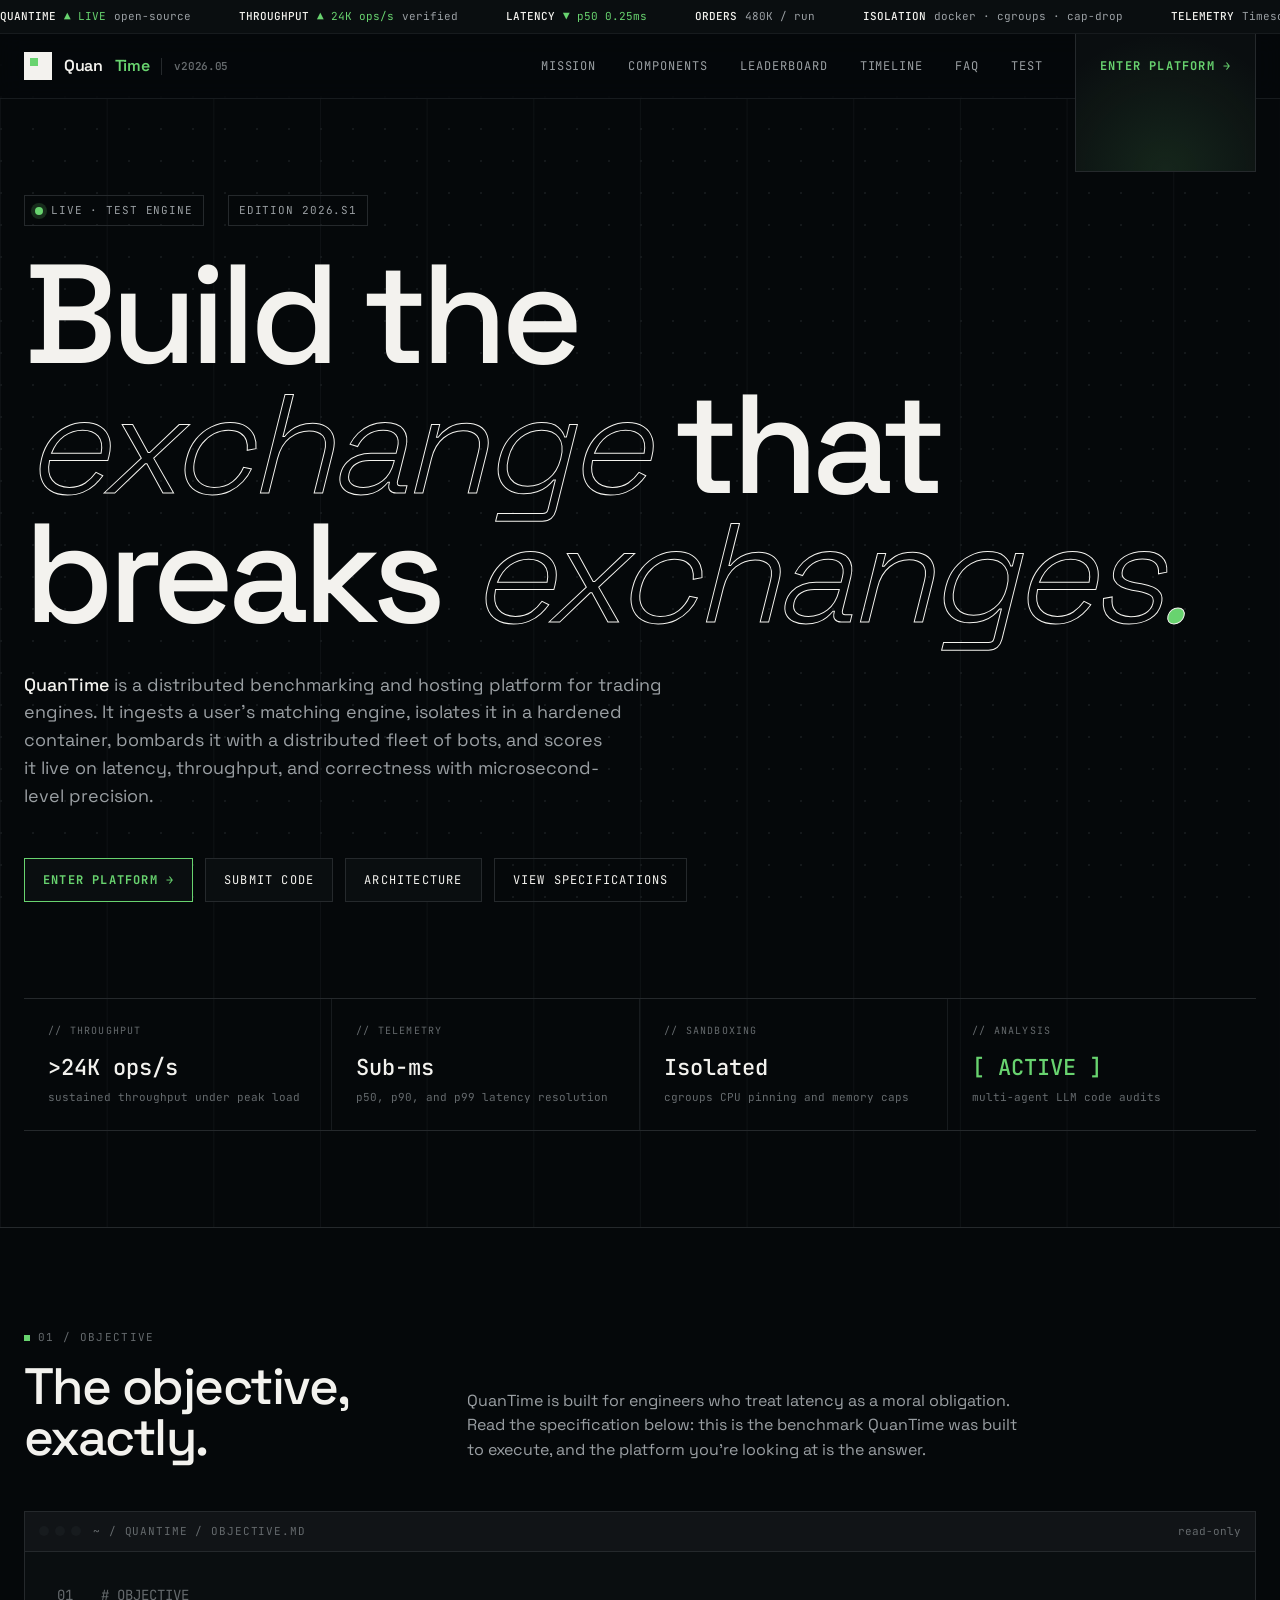
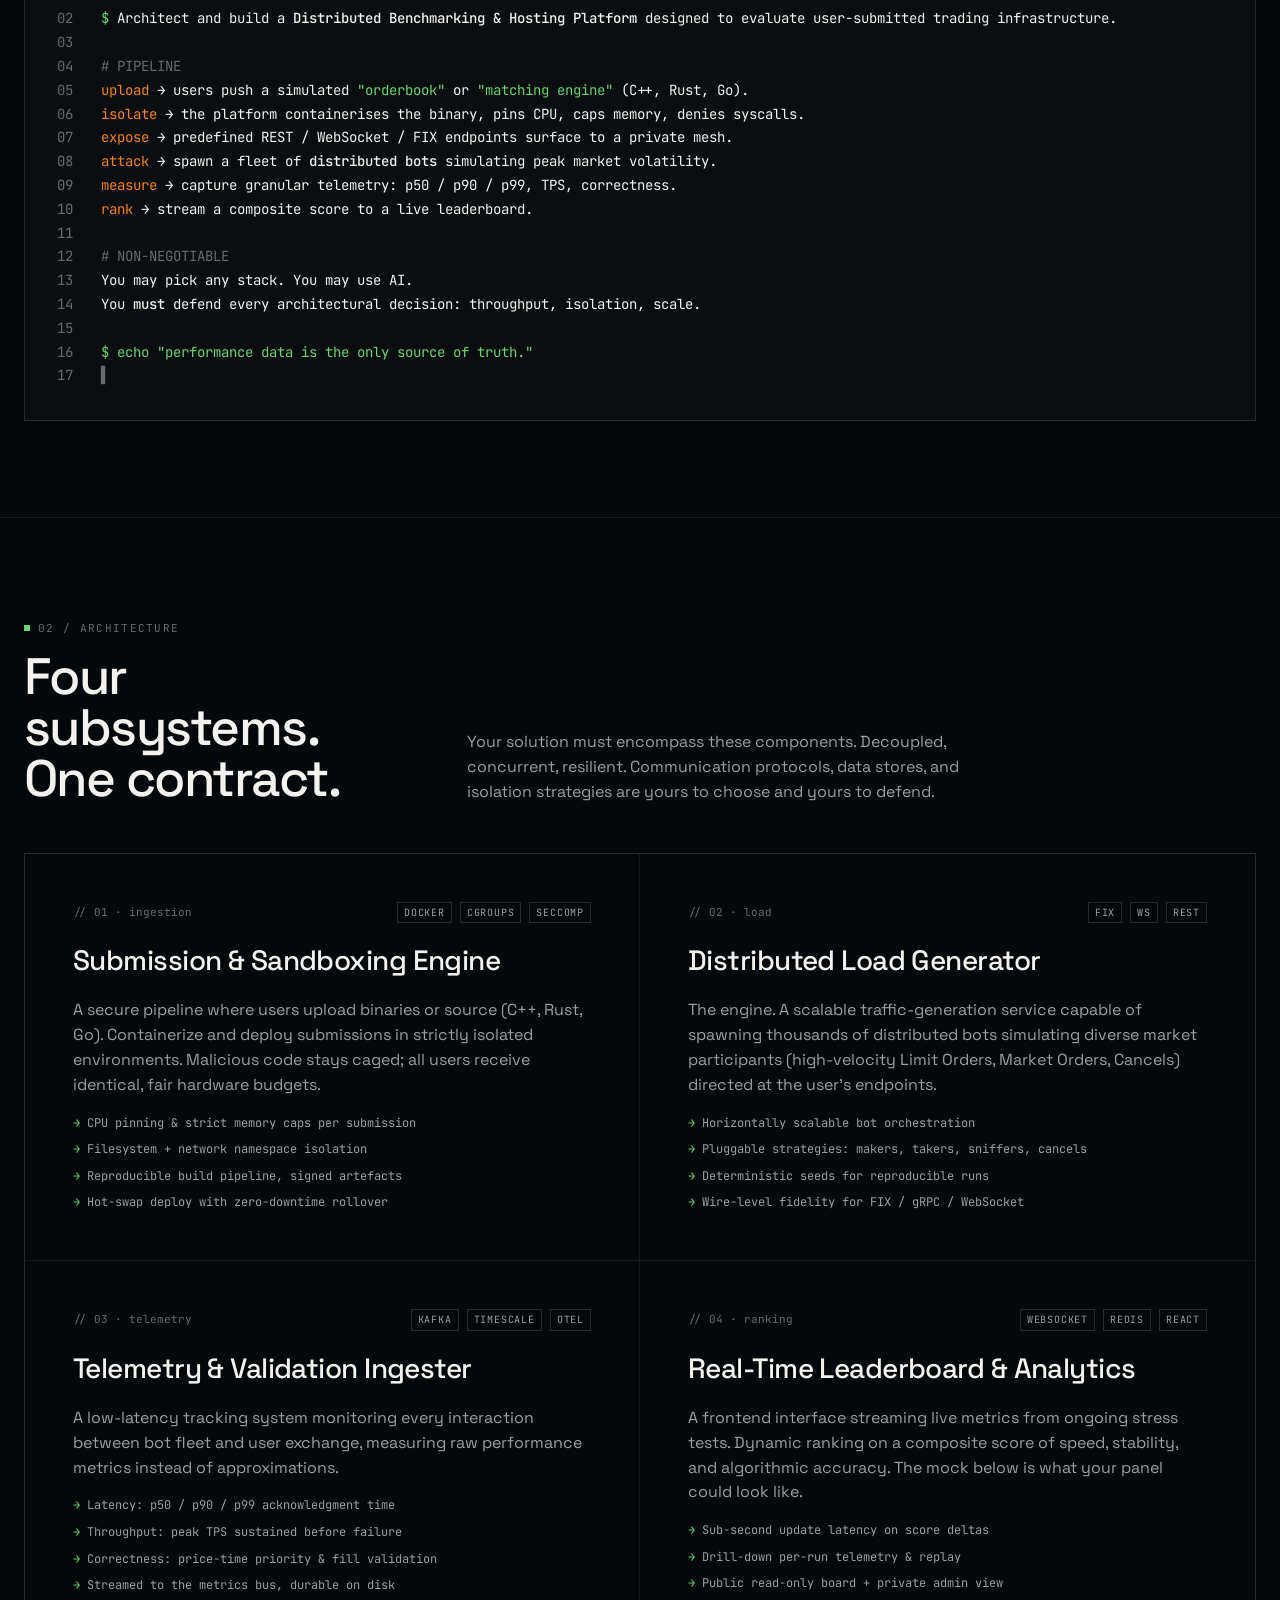
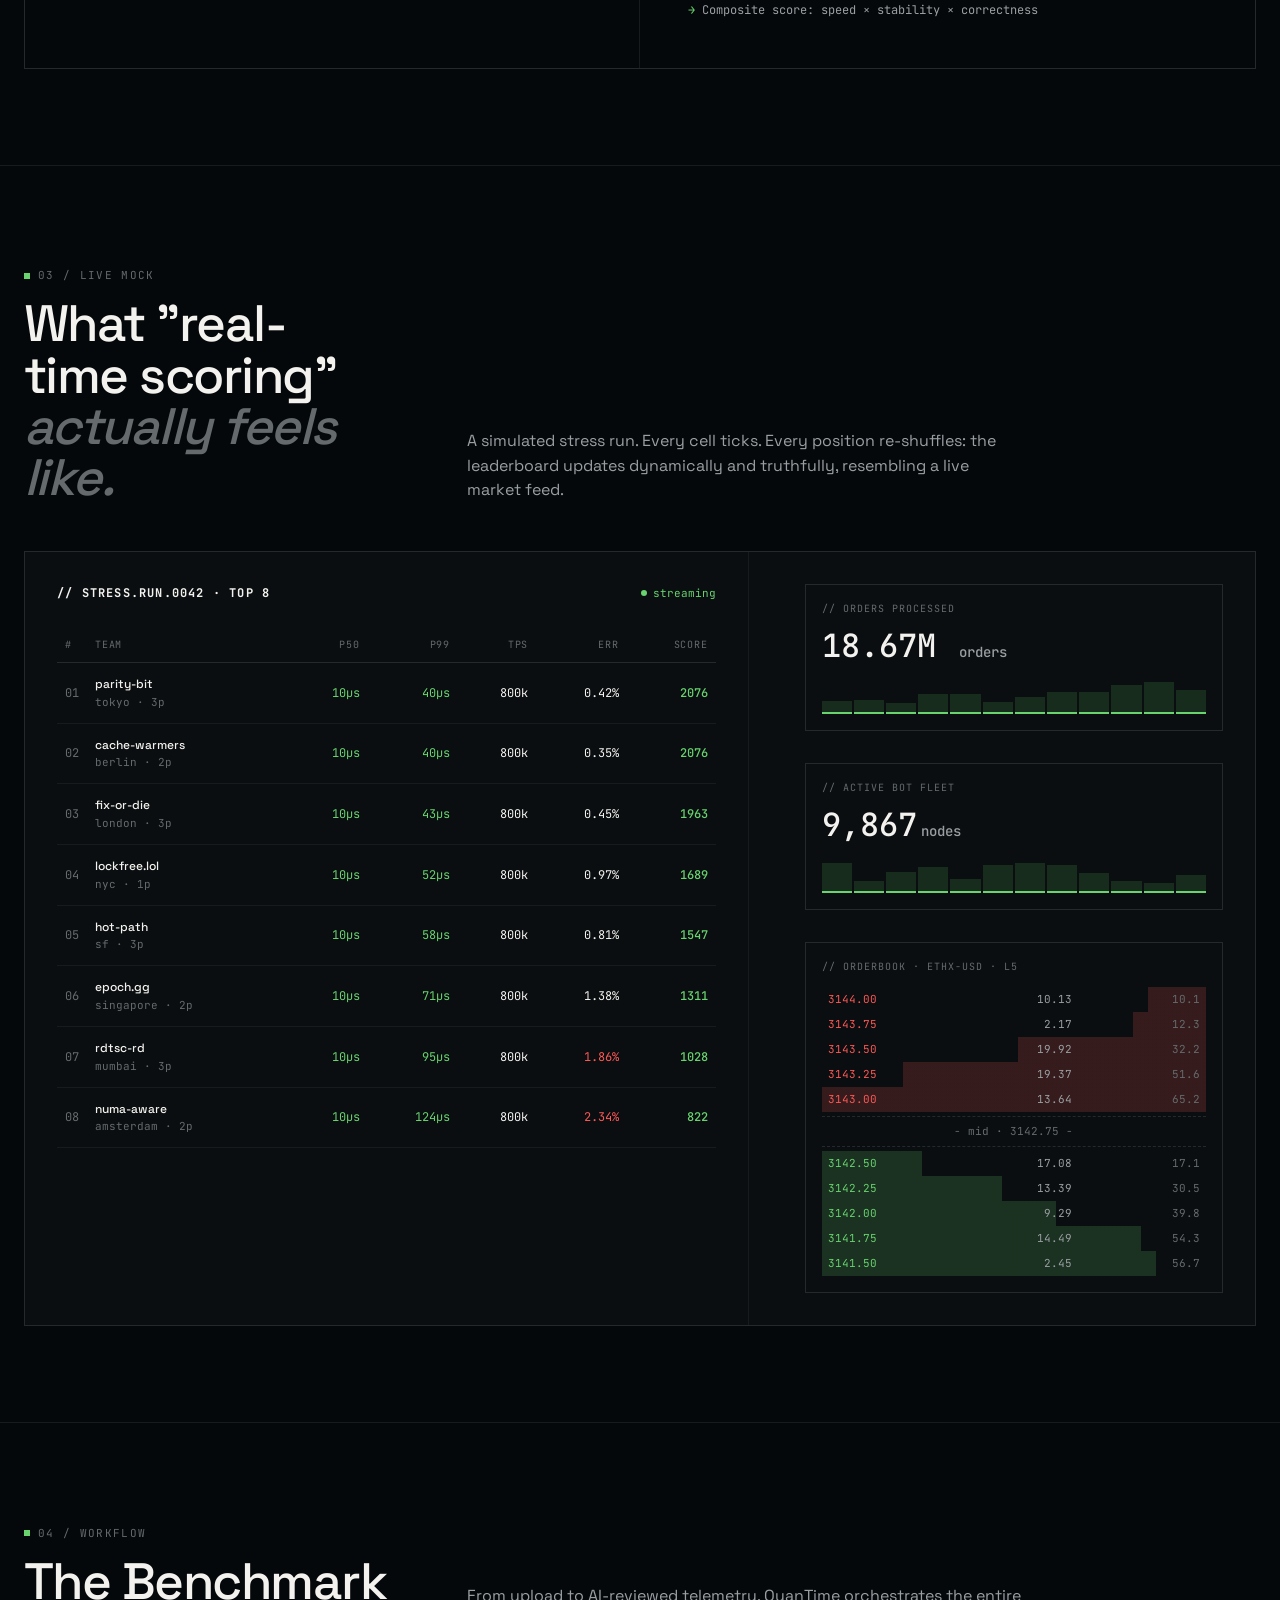
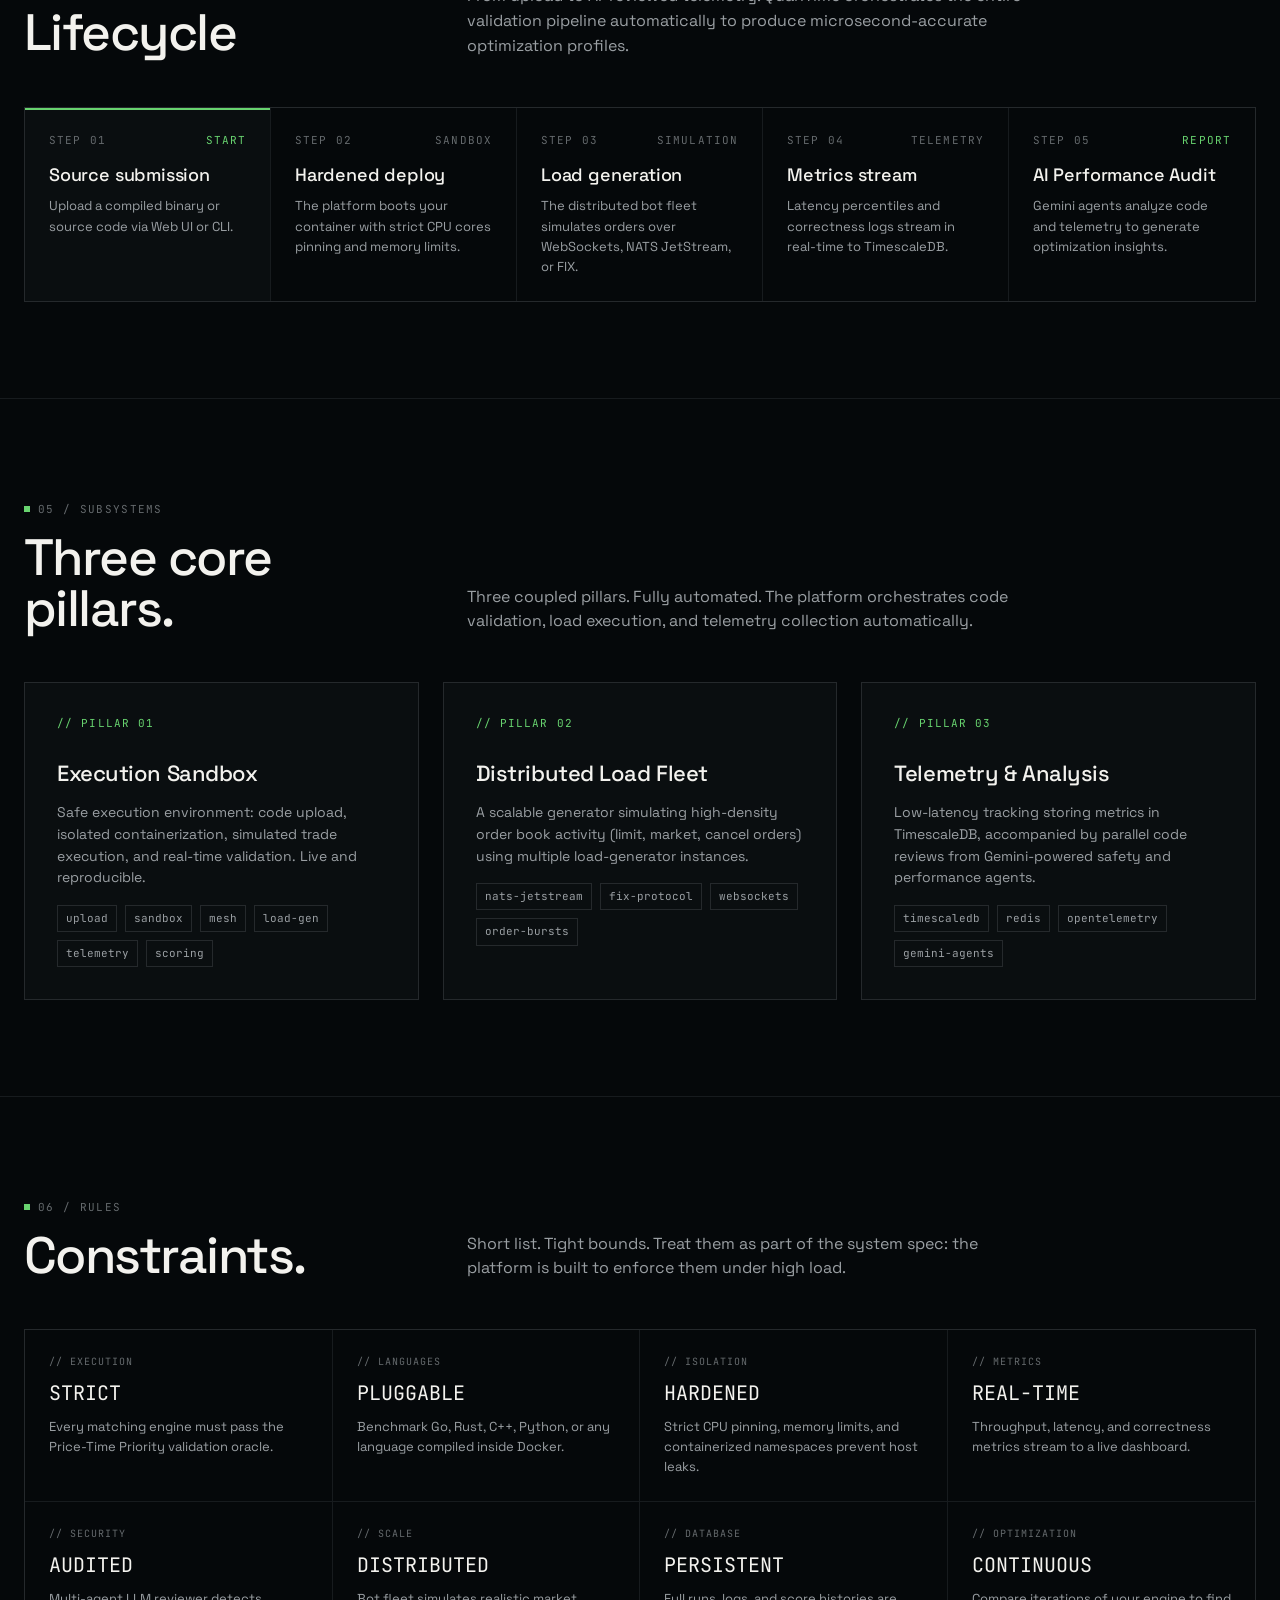
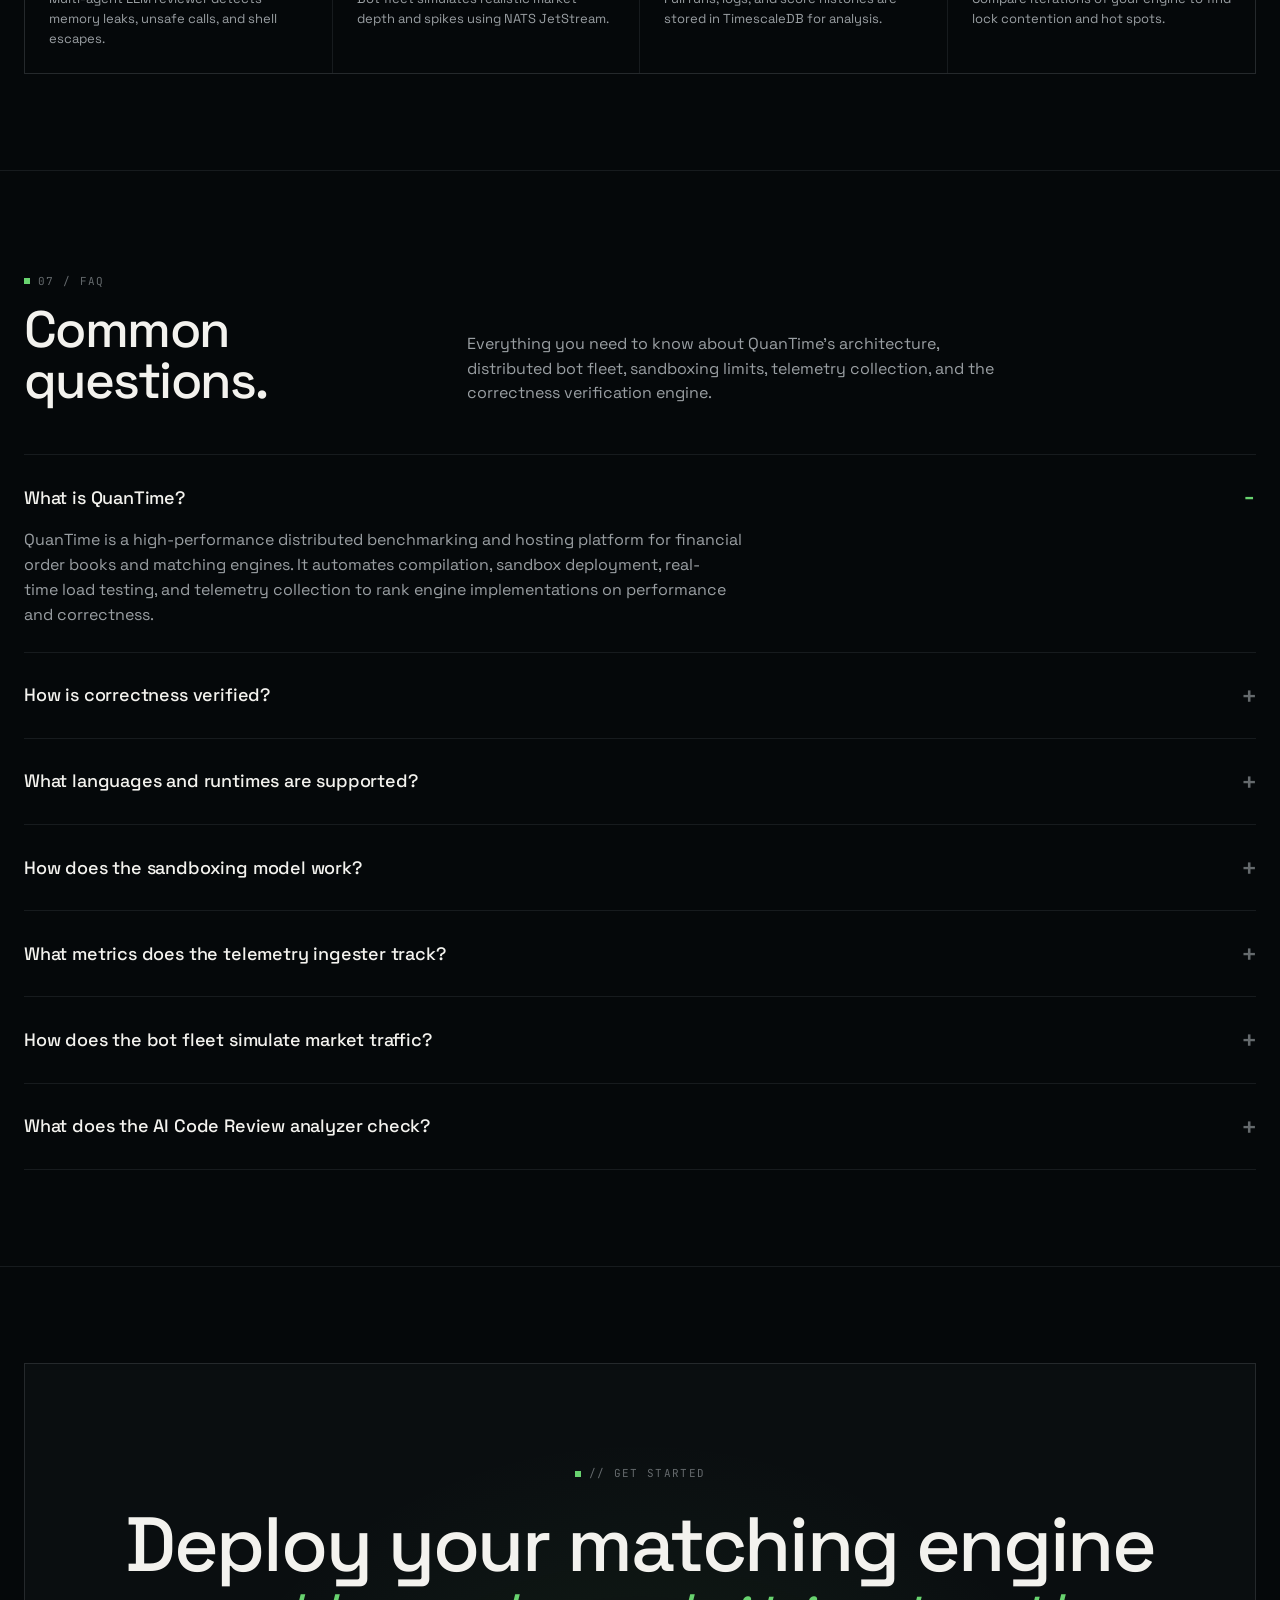
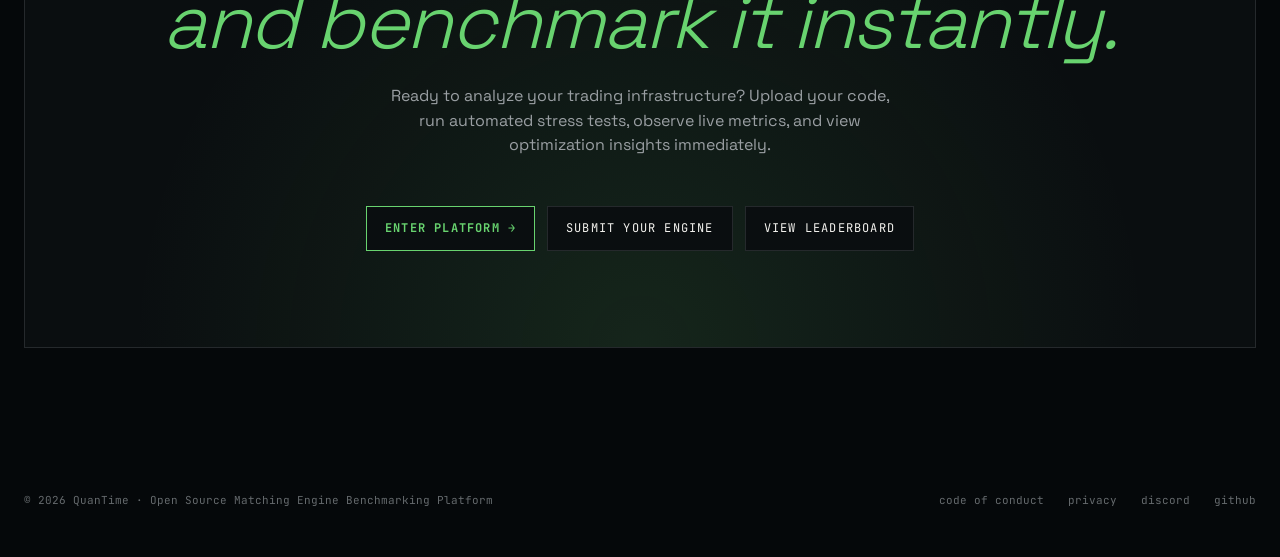
==== commit 78442243: "rebrand(index): replace register with Test/Test Engine, remove dates" ====
--- a/frontend/index.html
+++ b/frontend/index.html
@@ -752,7 +752,7 @@
       <a class="nav-link" href="#leaderboard">Leaderboard</a>
       <a class="nav-link" href="#timeline">Timeline</a>
       <a class="nav-link" href="#faq">FAQ</a>
-      <a class="nav-link" href="#register">Register</a>
+      <a class="nav-link" href="#register">Test</a>
       <a class="btn btn-primary nav-link cta" href="platform/console.html">
         Enter platform <span class="arrow">→</span>
       </a>
@@ -770,9 +770,8 @@
   <div class="hero-grid"></div>
   <div class="wrap" style="position: relative;">
     <div class="hero-eyebrow">
-      <span class="pill"><span class="dot"></span>Live · Registration Open</span>
+      <span class="pill"><span class="dot"></span>Live · Test Engine</span>
       <span class="pill mono">Edition 2026.S1</span>
-      <span class="pill mono">May 09 → Jun 10, 2026</span>
     </div>
 
     <h1>
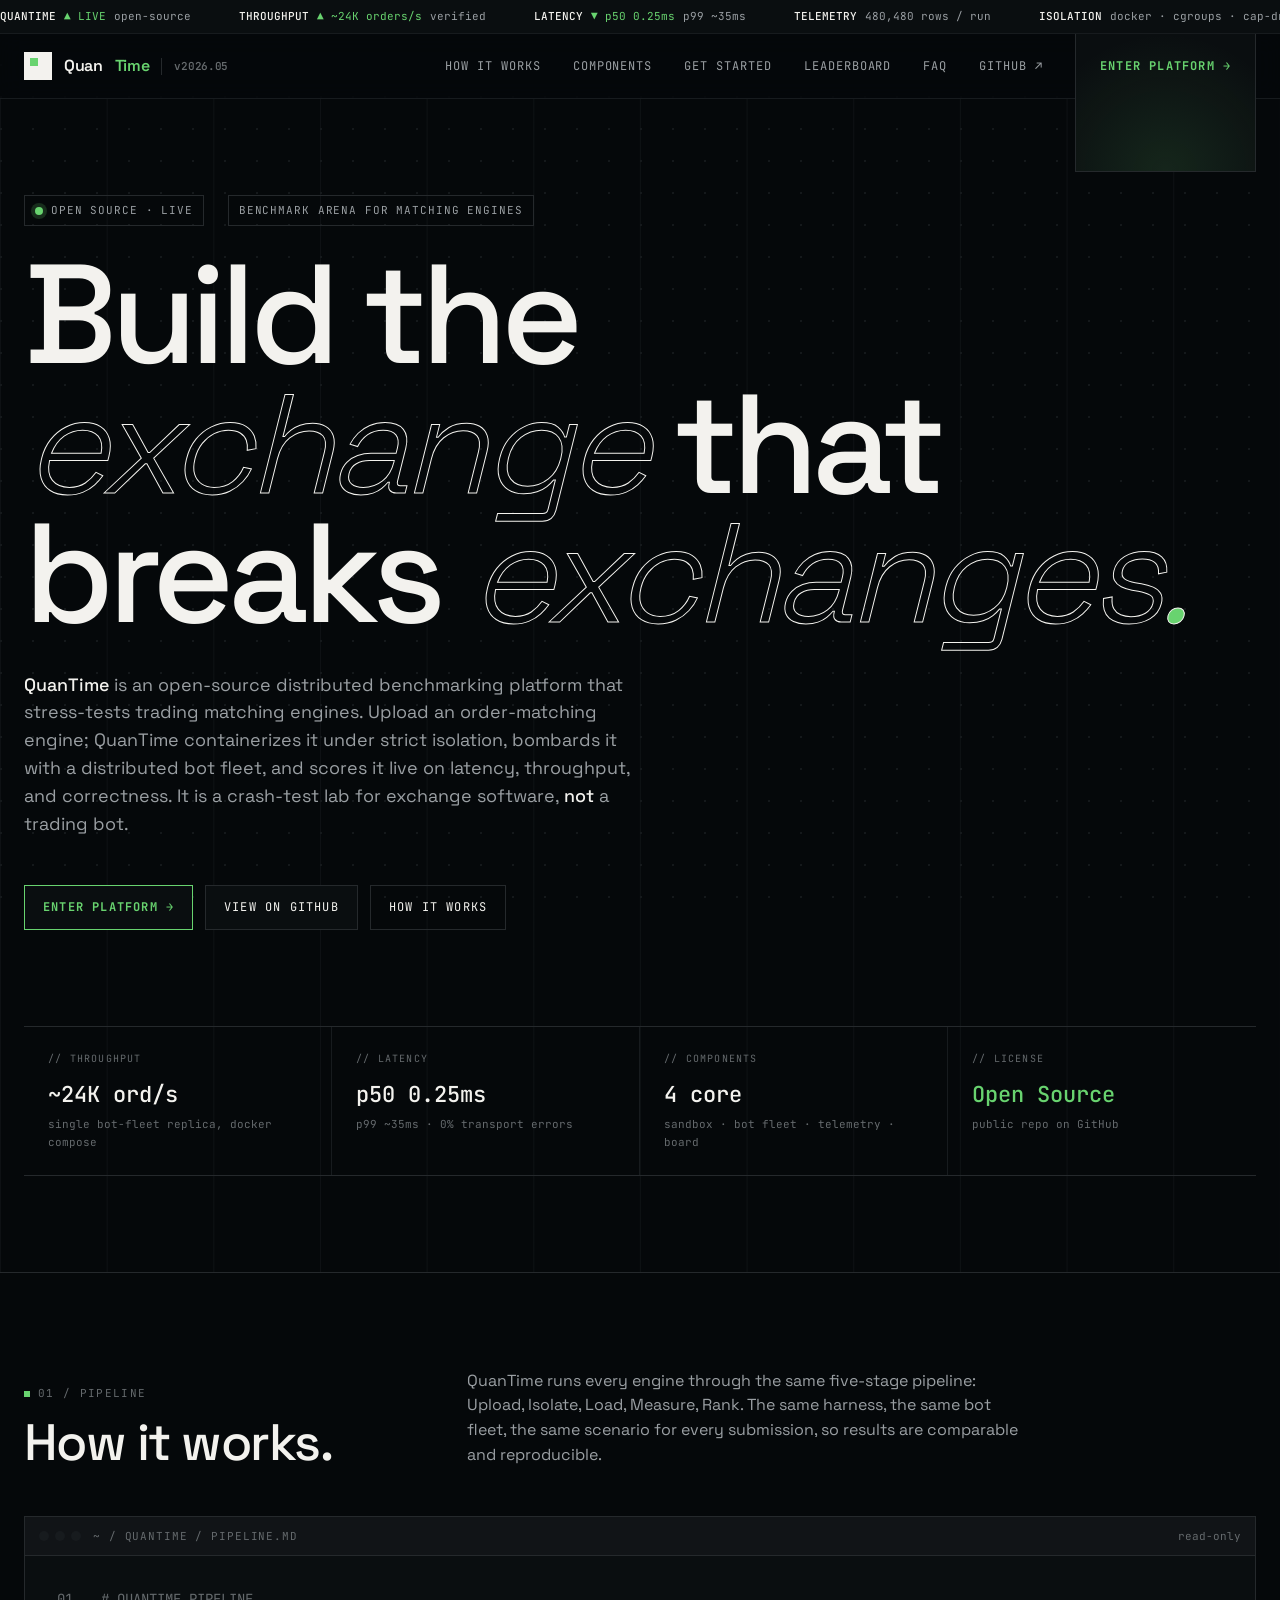
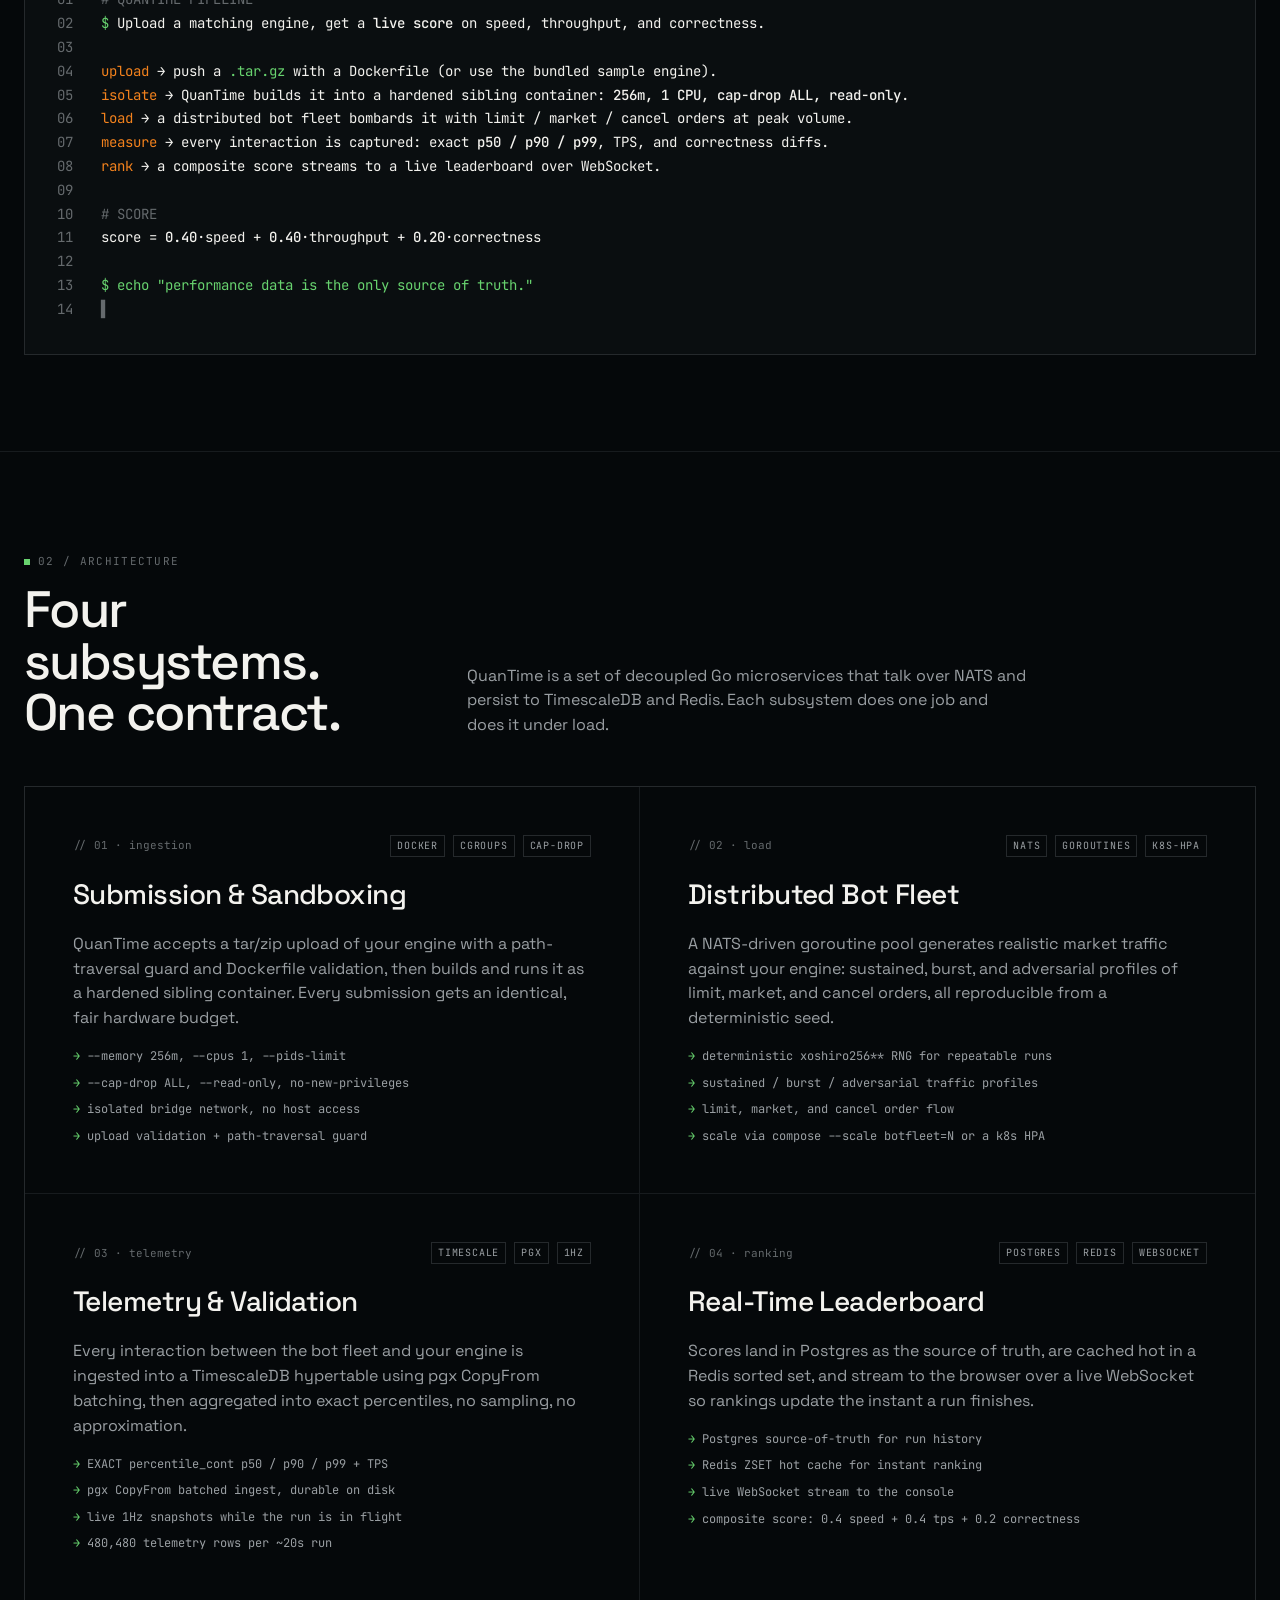
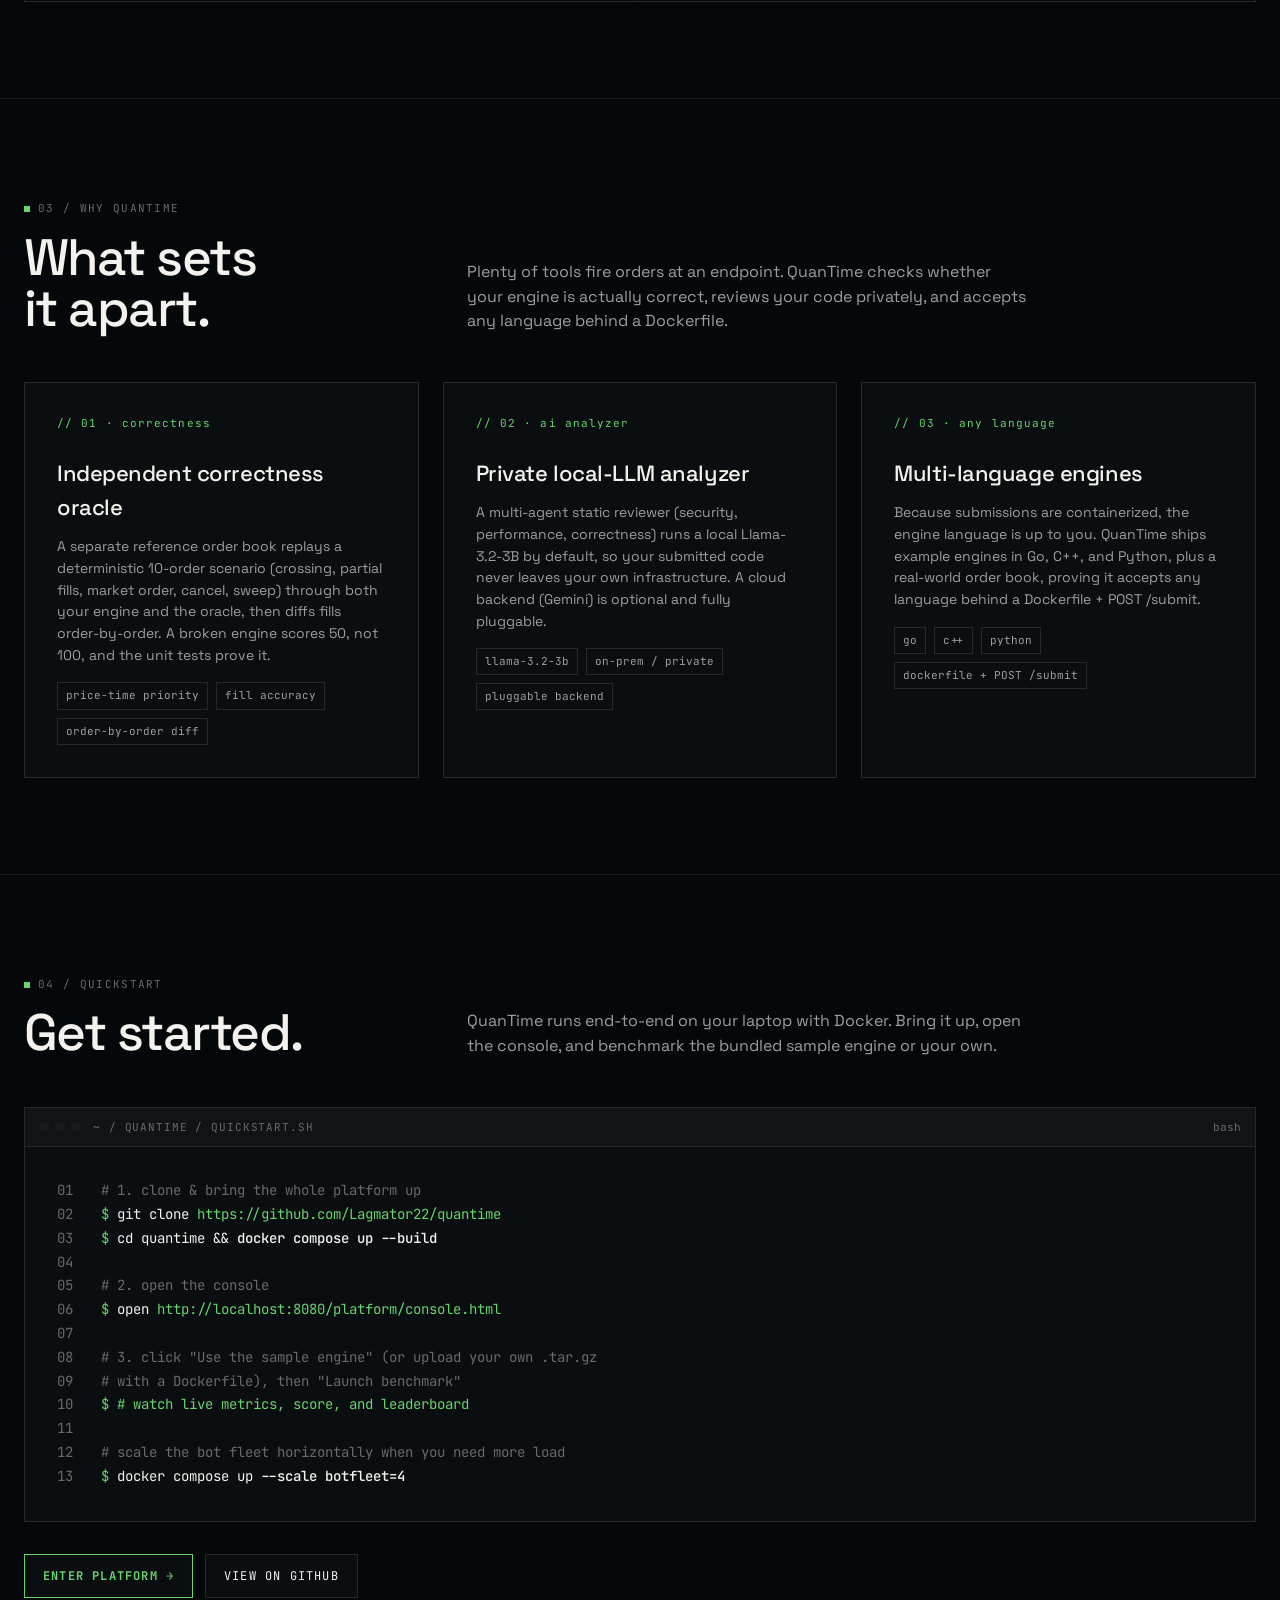
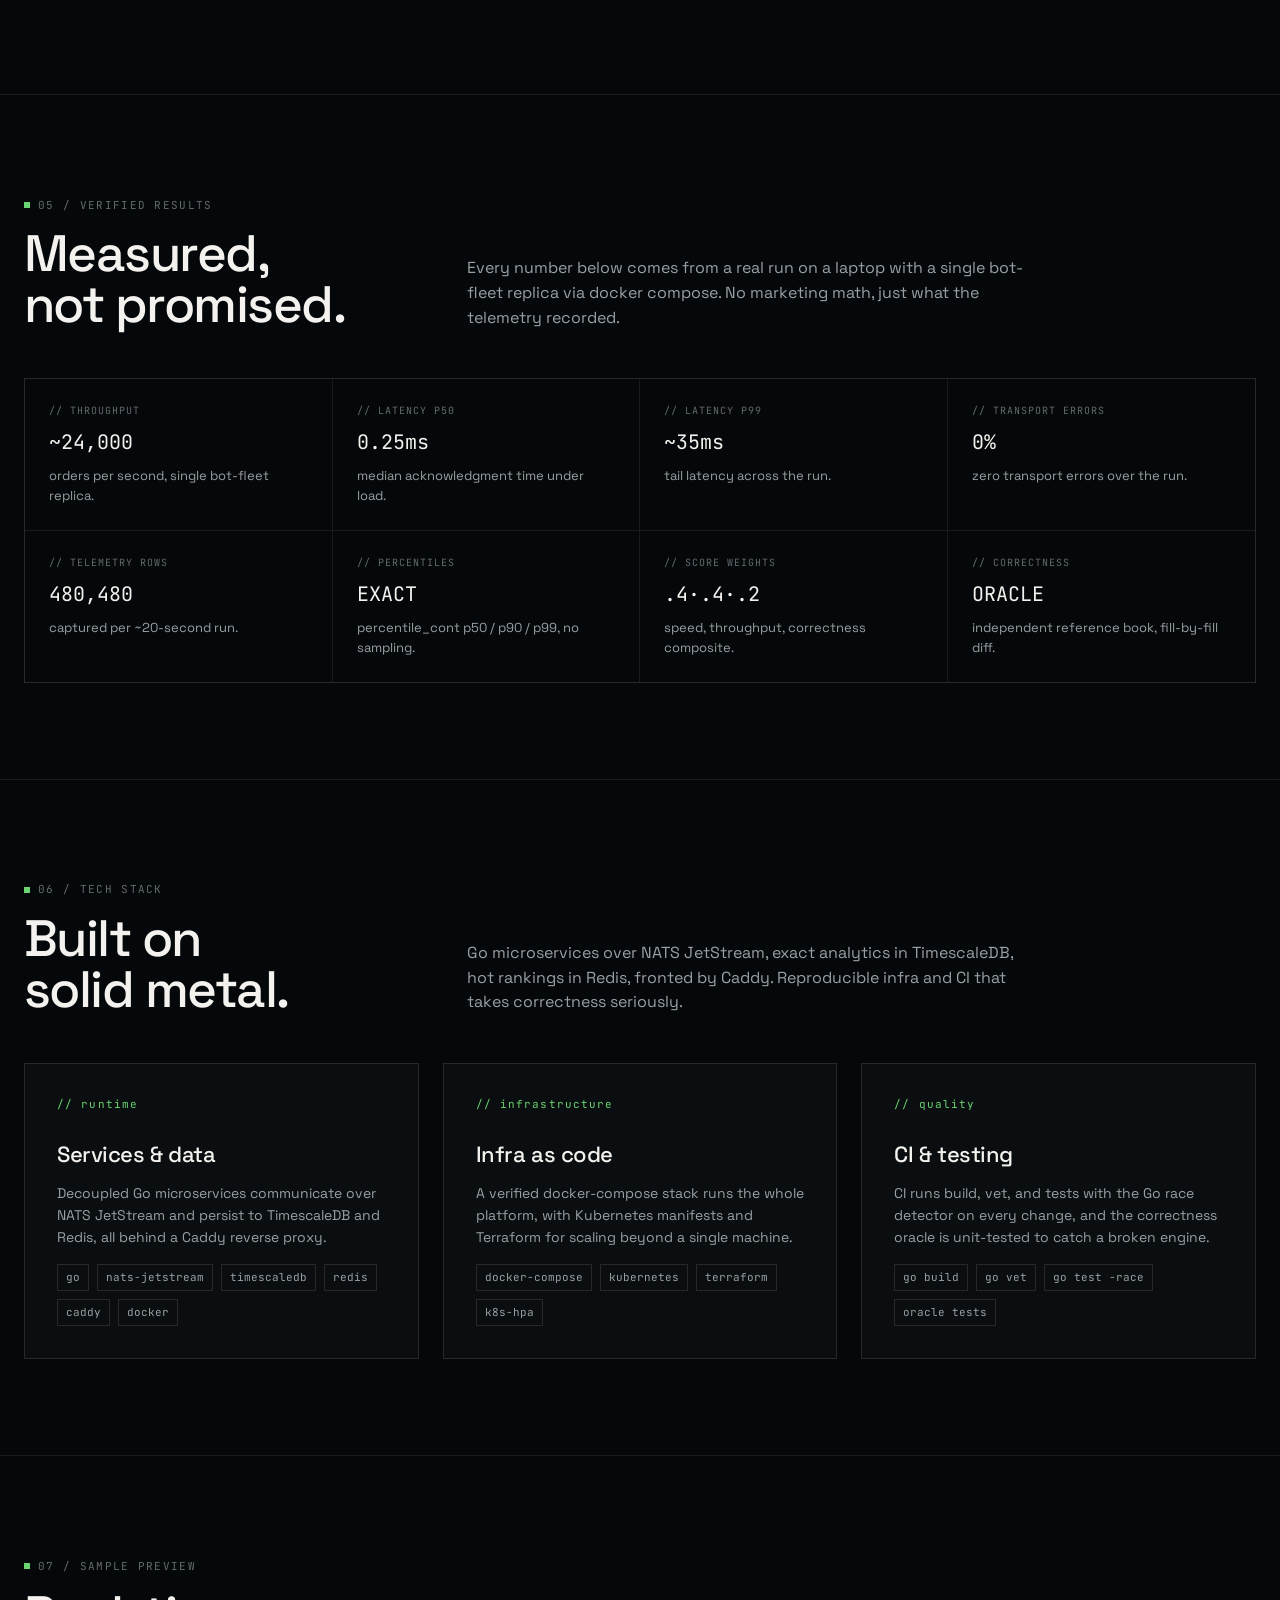
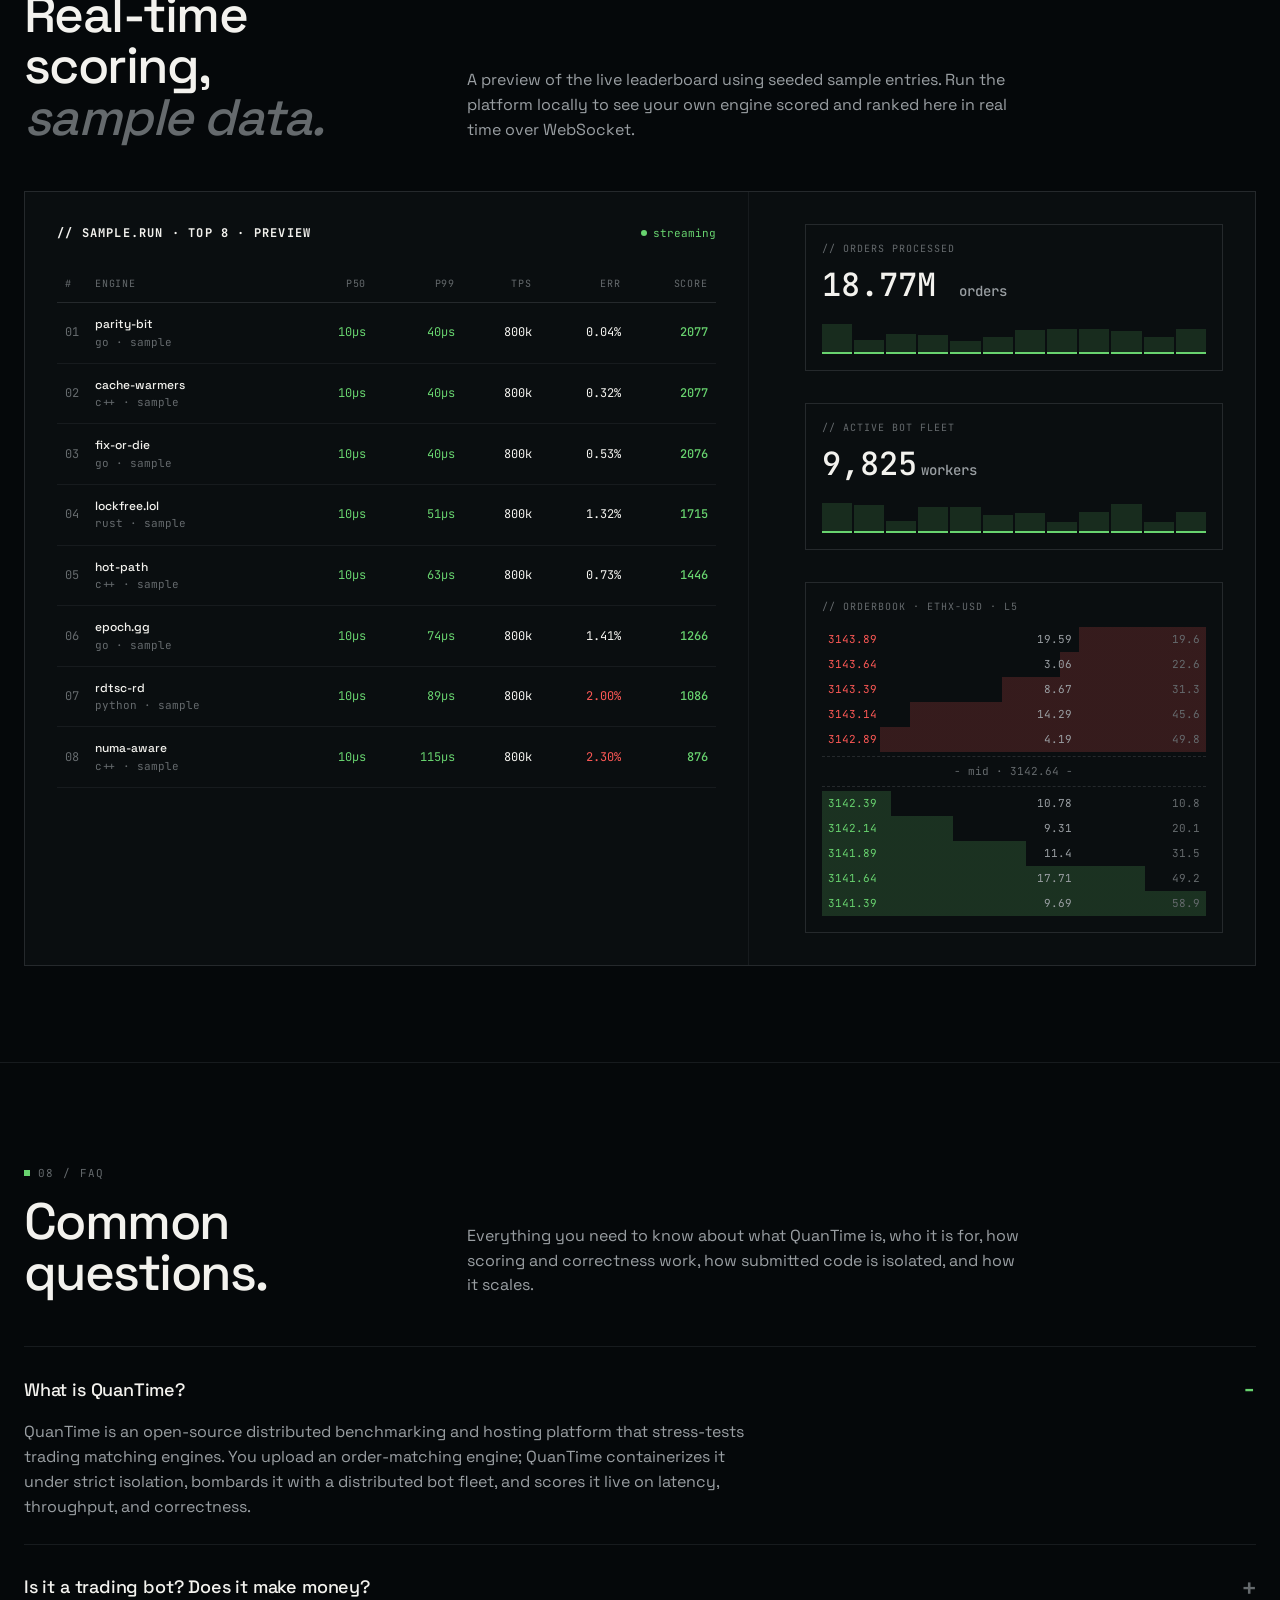
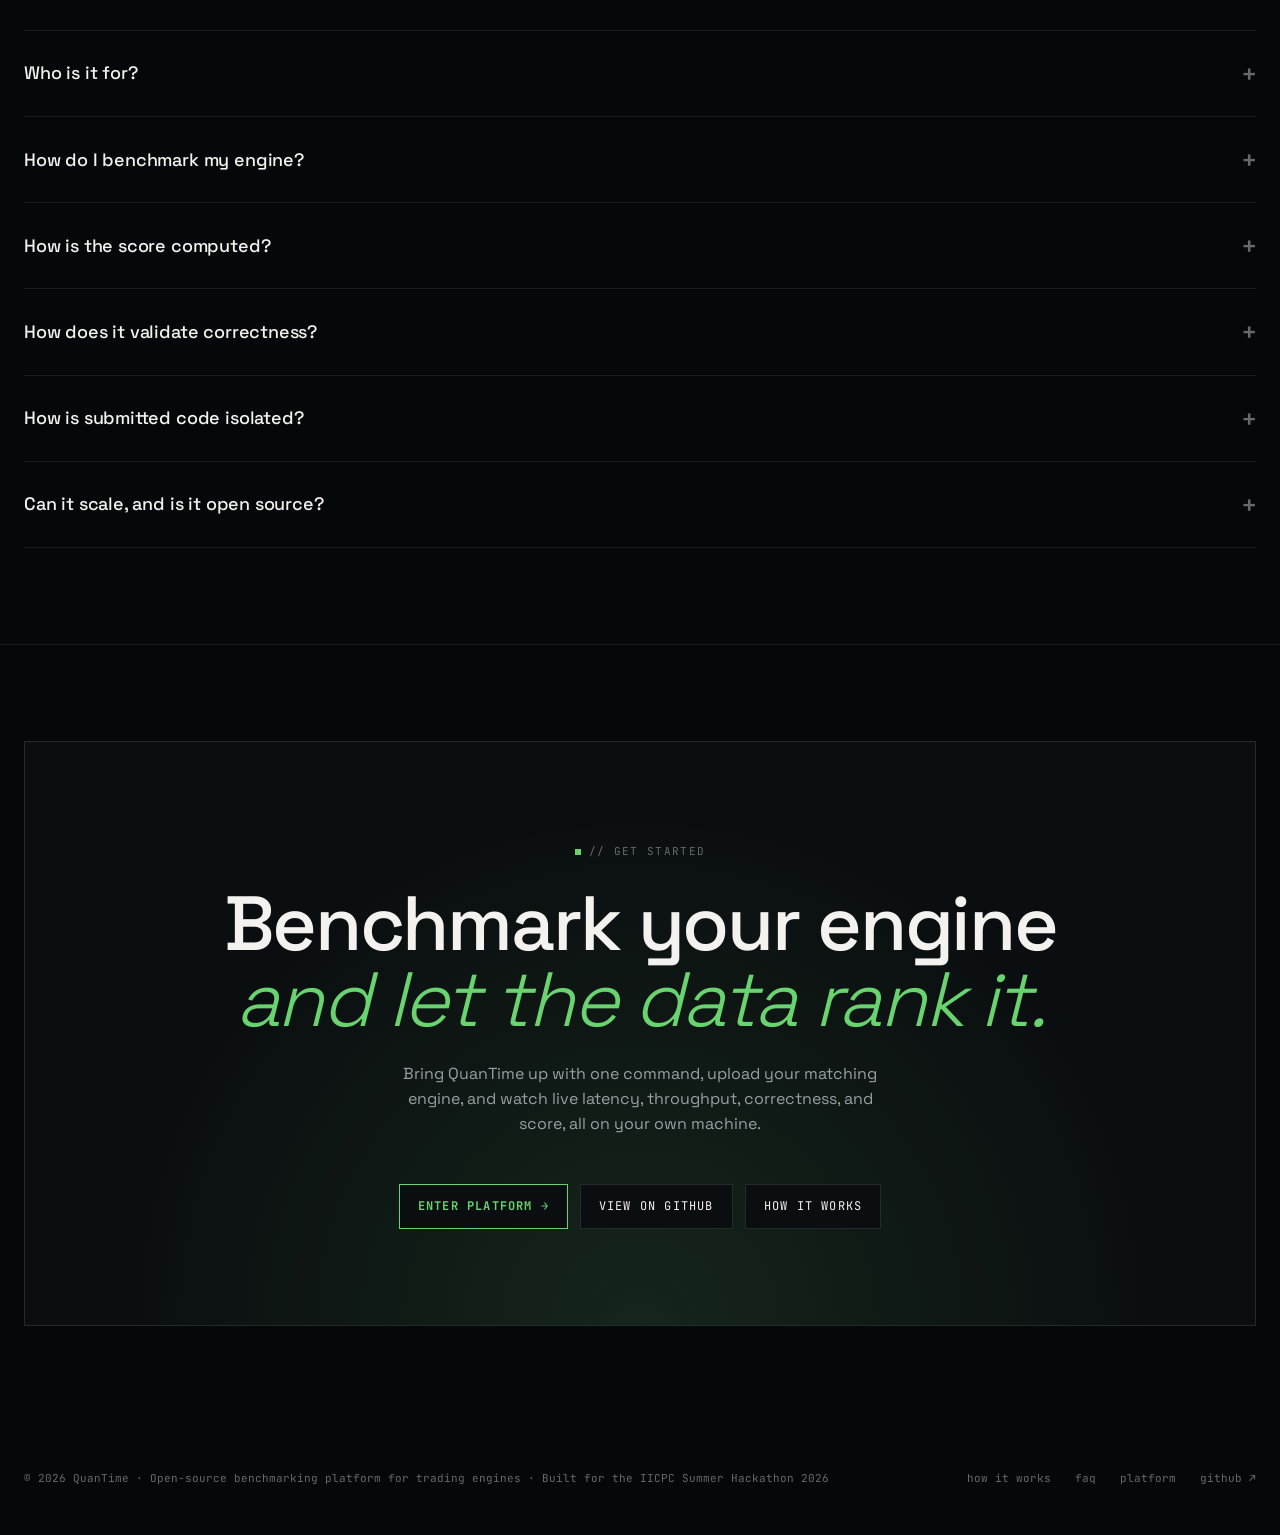
==== commit bb163c7c: "feat(landing+engine): QuanTime product-showcase landing + real Python engine - index.html fully rewr" ====
--- a/frontend/index.html
+++ b/frontend/index.html
@@ -4,7 +4,7 @@
 <meta charset="UTF-8" />
 <meta name="viewport" content="width=device-width, initial-scale=1.0" />
 <title>QuanTime - Distributed Benchmarking Platform for Trading Engines</title>
-<meta name="description" content="Architect and build a distributed benchmarking & hosting platform for trading infrastructure. May 9 – June 10, 2026. Teams of up to 3." />
+<meta name="description" content="QuanTime is an open-source distributed benchmarking platform that stress-tests trading matching engines. Upload an engine, isolate it, bombard it with a bot fleet, and score it live on latency, throughput, and correctness." />
 
 <!-- =====================================================================
      FONT IMPORTS
@@ -228,7 +228,7 @@
    6. HERO
    ---------------------------------------------------------------------
    Big-type display, two-column meta strip below, decorative scan-line
-   grid in the background. Countdown is wired up by JS in §13.
+   grid in the background.
 ===================================================================== */
 .hero {
   position: relative;
@@ -296,7 +296,7 @@
 
 .hero-actions { display: flex; gap: var(--s-3); flex-wrap: wrap; }
 
-/* -- Hero meta strip (dates / location / countdown / teams) -- */
+/* -- Hero meta strip (product stats) -- */
 .hero-meta {
   margin-top: var(--s-9);
   border-top: 1px solid var(--line);
@@ -717,22 +717,22 @@
   <div class="ticker-track">
     <!-- Copy 1 -->
     <span class="ticker-item"><span class="sym">QUANTIME</span> <span class="up">▲ LIVE</span> <span>open-source</span></span>
-    <span class="ticker-item"><span class="sym">THROUGHPUT</span> <span class="up">▲ 24K ops/s</span> <span>verified</span></span>
-    <span class="ticker-item"><span class="sym">LATENCY</span> <span class="up">▼ p50 0.25ms</span></span>
-    <span class="ticker-item"><span class="sym">ORDERS</span> <span>480K / run</span></span>
-    <span class="ticker-item"><span class="sym">ISOLATION</span> <span>docker · cgroups · cap-drop</span></span>
-    <span class="ticker-item"><span class="sym">TELEMETRY</span> <span>TimescaleDB · p50/p90/p99</span></span>
-    <span class="ticker-item"><span class="sym">STACK</span> <span>GO · NATS · REDIS</span></span>
-    <span class="ticker-item"><span class="sym">SCORE</span> <span class="up">SPEED × STABILITY × CORRECTNESS</span></span>
+    <span class="ticker-item"><span class="sym">THROUGHPUT</span> <span class="up">▲ ~24K orders/s</span> <span>verified</span></span>
+    <span class="ticker-item"><span class="sym">LATENCY</span> <span class="up">▼ p50 0.25ms</span> <span>p99 ~35ms</span></span>
+    <span class="ticker-item"><span class="sym">TELEMETRY</span> <span>480,480 rows / run</span></span>
+    <span class="ticker-item"><span class="sym">ISOLATION</span> <span>docker · cgroups · cap-drop ALL</span></span>
+    <span class="ticker-item"><span class="sym">CORRECTNESS</span> <span>independent oracle</span></span>
+    <span class="ticker-item"><span class="sym">STACK</span> <span>GO · NATS · TIMESCALE · REDIS</span></span>
+    <span class="ticker-item"><span class="sym">SCORE</span> <span class="up">0.4 SPEED · 0.4 THROUGHPUT · 0.2 CORRECTNESS</span></span>
     <!-- Copy 2 (must match copy 1 for seamless loop) -->
     <span class="ticker-item"><span class="sym">QUANTIME</span> <span class="up">▲ LIVE</span> <span>open-source</span></span>
-    <span class="ticker-item"><span class="sym">THROUGHPUT</span> <span class="up">▲ 24K ops/s</span> <span>verified</span></span>
-    <span class="ticker-item"><span class="sym">LATENCY</span> <span class="up">▼ p50 0.25ms</span></span>
-    <span class="ticker-item"><span class="sym">ORDERS</span> <span>480K / run</span></span>
-    <span class="ticker-item"><span class="sym">ISOLATION</span> <span>docker · cgroups · cap-drop</span></span>
-    <span class="ticker-item"><span class="sym">TELEMETRY</span> <span>TimescaleDB · p50/p90/p99</span></span>
-    <span class="ticker-item"><span class="sym">STACK</span> <span>GO · NATS · REDIS</span></span>
-    <span class="ticker-item"><span class="sym">SCORE</span> <span class="up">SPEED × STABILITY × CORRECTNESS</span></span>
+    <span class="ticker-item"><span class="sym">THROUGHPUT</span> <span class="up">▲ ~24K orders/s</span> <span>verified</span></span>
+    <span class="ticker-item"><span class="sym">LATENCY</span> <span class="up">▼ p50 0.25ms</span> <span>p99 ~35ms</span></span>
+    <span class="ticker-item"><span class="sym">TELEMETRY</span> <span>480,480 rows / run</span></span>
+    <span class="ticker-item"><span class="sym">ISOLATION</span> <span>docker · cgroups · cap-drop ALL</span></span>
+    <span class="ticker-item"><span class="sym">CORRECTNESS</span> <span>independent oracle</span></span>
+    <span class="ticker-item"><span class="sym">STACK</span> <span>GO · NATS · TIMESCALE · REDIS</span></span>
+    <span class="ticker-item"><span class="sym">SCORE</span> <span class="up">0.4 SPEED · 0.4 THROUGHPUT · 0.2 CORRECTNESS</span></span>
   </div>
 </div>
 
@@ -747,12 +747,12 @@
       <span class="ver">v2026.05</span>
     </a>
     <nav class="nav-links">
-      <a class="nav-link" href="#mission">Mission</a>
+      <a class="nav-link" href="#how">How it works</a>
       <a class="nav-link" href="#components">Components</a>
+      <a class="nav-link" href="#use">Get started</a>
       <a class="nav-link" href="#leaderboard">Leaderboard</a>
-      <a class="nav-link" href="#timeline">Timeline</a>
       <a class="nav-link" href="#faq">FAQ</a>
-      <a class="nav-link" href="#register">Test</a>
+      <a class="nav-link" href="https://github.com/Lagmator22/quantime" target="_blank" rel="noopener">GitHub ↗</a>
       <a class="btn btn-primary nav-link cta" href="platform/console.html">
         Enter platform <span class="arrow">→</span>
       </a>
@@ -763,15 +763,14 @@
 <!-- =====================================================================
      C. HERO
      ---------------------------------------------------------------------
-     Two-line display headline + lede + CTAs + 4-cell meta strip.
-     The countdown in the meta strip is wired up by JS in §13.
+     Two-line display headline + product lede + CTAs + 4-cell stat strip.
 ===================================================================== -->
 <section class="hero" style="border-bottom: 1px solid var(--line);">
   <div class="hero-grid"></div>
   <div class="wrap" style="position: relative;">
     <div class="hero-eyebrow">
-      <span class="pill"><span class="dot"></span>Live · Test Engine</span>
-      <span class="pill mono">Edition 2026.S1</span>
+      <span class="pill"><span class="dot"></span>Open Source · Live</span>
+      <span class="pill mono">Benchmark Arena for Matching Engines</span>
     </div>
 
     <h1>
@@ -781,102 +780,95 @@
     </h1>
 
     <p class="hero-lede">
-      <strong>QuanTime</strong> is a distributed benchmarking and hosting
-      platform for trading engines. It ingests a user's matching engine,
-      isolates it in a hardened container, bombards it with a distributed
-      fleet of bots, and scores it live on latency, throughput, and
-      correctness with microsecond-level precision.
+      <strong>QuanTime</strong> is an open-source distributed benchmarking
+      platform that stress-tests trading matching engines. Upload an
+      order-matching engine; QuanTime containerizes it under strict
+      isolation, bombards it with a distributed bot fleet, and scores it
+      live on latency, throughput, and correctness. It is a crash-test lab
+      for exchange software, <strong>not</strong> a trading bot.
     </p>
 
     <div class="hero-actions">
       <a href="platform/console.html" class="btn btn-primary">
         Enter platform <span class="arrow">→</span>
       </a>
-      <a href="platform/submit.html" class="btn">Submit code</a>
-      <a href="platform/architecture.html" class="btn">Architecture</a>
-      <a href="#mission" class="btn btn-ghost" style="background:transparent;">View Specifications</a>
-    </div>
-
-    <!-- -- Meta strip -- -->
+      <a href="https://github.com/Lagmator22/quantime" target="_blank" rel="noopener" class="btn">View on GitHub</a>
+      <a href="#how" class="btn btn-ghost" style="background:transparent;">How it works</a>
+    </div>
+
+    <!-- -- Product stat strip (verified numbers) -- -->
     <div class="hero-meta">
       <div class="cell">
         <div class="label">// Throughput</div>
-        <div class="value">>24K ops/s</div>
-        <div class="sub">sustained throughput under peak load</div>
+        <div class="value">~24K ord/s</div>
+        <div class="sub">single bot-fleet replica, docker compose</div>
       </div>
       <div class="cell">
-        <div class="label">// Telemetry</div>
-        <div class="value">Sub-ms</div>
-        <div class="sub">p50, p90, and p99 latency resolution</div>
+        <div class="label">// Latency</div>
+        <div class="value">p50 0.25ms</div>
+        <div class="sub">p99 ~35ms · 0% transport errors</div>
       </div>
       <div class="cell">
-        <div class="label">// Sandboxing</div>
-        <div class="value">Isolated</div>
-        <div class="sub">cgroups CPU pinning and memory caps</div>
+        <div class="label">// Components</div>
+        <div class="value">4 core</div>
+        <div class="sub">sandbox · bot fleet · telemetry · board</div>
       </div>
       <div class="cell">
-        <div class="label">// Analysis</div>
-        <div class="value" style="color: var(--accent);">[ ACTIVE ]</div>
-        <div class="sub">multi-agent LLM code audits</div>
+        <div class="label">// License</div>
+        <div class="value" style="color: var(--accent);">Open Source</div>
+        <div class="sub">public repo on GitHub</div>
       </div>
     </div>
   </div>
 </section>
 
 <!-- =====================================================================
-     D. MISSION (terminal-styled brief)
+     D. HOW IT WORKS - the 5-stage pipeline
 ===================================================================== -->
-<section id="mission">
+<section id="how">
   <div class="wrap">
     <div class="section-head">
       <div>
-        <span class="eyebrow">01 / Objective</span>
-        <h2 style="margin-top: var(--s-3);">The objective, exactly.</h2>
+        <span class="eyebrow">01 / Pipeline</span>
+        <h2 style="margin-top: var(--s-3);">How it works.</h2>
       </div>
       <p class="section-lede">
-        QuanTime is built for engineers who treat latency as a moral
-        obligation. Read the specification below: this is the benchmark QuanTime was
-        built to execute, and the platform you're looking at is the answer.
+        QuanTime runs every engine through the same five-stage pipeline:
+        Upload, Isolate, Load, Measure, Rank. The same harness, the same
+        bot fleet, the same scenario for every submission, so results are
+        comparable and reproducible.
       </p>
     </div>
 
-    <!-- Terminal-style brief block.
-         The .ln rows fake a code editor. To edit the brief, change
-         the text inside .ln blocks; line numbers are decorative only. -->
+    <!-- Terminal-style pipeline block. -->
     <div class="terminal">
       <div class="terminal-bar">
         <div class="dots"><span></span><span></span><span></span></div>
-        <div class="title">~ / quantime / objective.md</div>
+        <div class="title">~ / quantime / pipeline.md</div>
         <div style="margin-left:auto; font-size:11px; color: var(--text-dim);">read-only</div>
       </div>
       <div class="terminal-body">
-        <div class="ln"><span class="num">01</span><span><span class="com"># OBJECTIVE</span></span></div>
-        <div class="ln"><span class="num">02</span><span><span class="prompt">$</span> Architect and build a <span class="hl">Distributed Benchmarking &amp; Hosting Platform</span> designed to evaluate user-submitted trading infrastructure.</span></div>
+        <div class="ln"><span class="num">01</span><span><span class="com"># QUANTIME PIPELINE</span></span></div>
+        <div class="ln"><span class="num">02</span><span><span class="prompt">$</span> Upload a matching engine, get a <span class="hl">live score</span> on speed, throughput, and correctness.</span></div>
         <div class="ln"><span class="num">03</span><span>&nbsp;</span></div>
-        <div class="ln"><span class="num">04</span><span><span class="com"># PIPELINE</span></span></div>
-        <div class="ln"><span class="num">05</span><span><span class="key">upload</span>  → users push a simulated <span class="str">"orderbook"</span> or <span class="str">"matching engine"</span> (C++, Rust, Go).</span></div>
-        <div class="ln"><span class="num">06</span><span><span class="key">isolate</span> → the platform containerises the binary, pins CPU, caps memory, denies syscalls.</span></div>
-        <div class="ln"><span class="num">07</span><span><span class="key">expose</span>  → predefined REST / WebSocket / FIX endpoints surface to a private mesh.</span></div>
-        <div class="ln"><span class="num">08</span><span><span class="key">attack</span>  → spawn a fleet of <span class="hl">distributed bots</span> simulating peak market volatility.</span></div>
-        <div class="ln"><span class="num">09</span><span><span class="key">measure</span> → capture granular telemetry: p50 / p90 / p99, TPS, correctness.</span></div>
-        <div class="ln"><span class="num">10</span><span><span class="key">rank</span>    → stream a composite score to a live leaderboard.</span></div>
-        <div class="ln"><span class="num">11</span><span>&nbsp;</span></div>
-        <div class="ln"><span class="num">12</span><span><span class="com"># NON-NEGOTIABLE</span></span></div>
-        <div class="ln"><span class="num">13</span><span>You may pick any stack. You may use AI.</span></div>
-        <div class="ln"><span class="num">14</span><span>You <span class="hl">must</span> defend every architectural decision: throughput, isolation, scale.</span></div>
-        <div class="ln"><span class="num">15</span><span>&nbsp;</span></div>
-        <div class="ln"><span class="num">16</span><span><span class="prompt">$</span> <span style="color:var(--accent);">echo</span> <span class="str">"performance data is the only source of truth."</span></span></div>
-        <div class="ln"><span class="num">17</span><span><span style="color:var(--text-dim);">▌</span></span></div>
+        <div class="ln"><span class="num">04</span><span><span class="key">upload</span>   → push a <span class="str">.tar.gz</span> with a Dockerfile (or use the bundled sample engine).</span></div>
+        <div class="ln"><span class="num">05</span><span><span class="key">isolate</span>  → QuanTime builds it into a hardened sibling container: <span class="hl">256m, 1 CPU, cap-drop ALL, read-only</span>.</span></div>
+        <div class="ln"><span class="num">06</span><span><span class="key">load</span>     → a distributed bot fleet bombards it with limit / market / cancel orders at peak volume.</span></div>
+        <div class="ln"><span class="num">07</span><span><span class="key">measure</span>  → every interaction is captured: exact <span class="hl">p50 / p90 / p99</span>, TPS, and correctness diffs.</span></div>
+        <div class="ln"><span class="num">08</span><span><span class="key">rank</span>     → a composite score streams to a live leaderboard over WebSocket.</span></div>
+        <div class="ln"><span class="num">09</span><span>&nbsp;</span></div>
+        <div class="ln"><span class="num">10</span><span><span class="com"># SCORE</span></span></div>
+        <div class="ln"><span class="num">11</span><span>score = <span class="hl">0.40</span>·speed + <span class="hl">0.40</span>·throughput + <span class="hl">0.20</span>·correctness</span></div>
+        <div class="ln"><span class="num">12</span><span>&nbsp;</span></div>
+        <div class="ln"><span class="num">13</span><span><span class="prompt">$</span> <span style="color:var(--accent);">echo</span> <span class="str">"performance data is the only source of truth."</span></span></div>
+        <div class="ln"><span class="num">14</span><span><span style="color:var(--text-dim);">▌</span></span></div>
       </div>
     </div>
   </div>
 </section>
 
 <!-- =====================================================================
-     E. ARCHITECTURE COMPONENTS - 4 required subsystems
-     ---------------------------------------------------------------------
-     Pulled directly from the brief. Each card is its own micro-spec
-     so the user can see the surface area at a glance.
+     E. ARCHITECTURE COMPONENTS - 4 real subsystems
 ===================================================================== -->
 <section id="components">
   <div class="wrap">
@@ -886,9 +878,9 @@
         <h2 style="margin-top: var(--s-3);">Four subsystems.<br/>One contract.</h2>
       </div>
       <p class="section-lede">
-        Your solution must encompass these components. Decoupled,
-        concurrent, resilient. Communication protocols, data stores, and
-        isolation strategies are yours to choose and yours to defend.
+        QuanTime is a set of decoupled Go microservices that talk over
+        NATS and persist to TimescaleDB and Redis. Each subsystem does one
+        job and does it under load.
       </p>
     </div>
 
@@ -897,41 +889,41 @@
       <div class="component">
         <div class="index">
           <span>// 01 · ingestion</span>
-          <span class="tags"><span>docker</span><span>cgroups</span><span>seccomp</span></span>
+          <span class="tags"><span>docker</span><span>cgroups</span><span>cap-drop</span></span>
         </div>
-        <h3>Submission &amp; Sandboxing Engine</h3>
+        <h3>Submission &amp; Sandboxing</h3>
         <p>
-          A secure pipeline where users upload binaries or source
-          (C++, Rust, Go). Containerize and deploy submissions in
-          strictly isolated environments. Malicious code stays caged;
-          all users receive identical, fair hardware budgets.
+          QuanTime accepts a tar/zip upload of your engine with a
+          path-traversal guard and Dockerfile validation, then builds and
+          runs it as a hardened sibling container. Every submission gets
+          an identical, fair hardware budget.
         </p>
         <ul>
-          <li>CPU pinning &amp; strict memory caps per submission</li>
-          <li>Filesystem + network namespace isolation</li>
-          <li>Reproducible build pipeline, signed artefacts</li>
-          <li>Hot-swap deploy with zero-downtime rollover</li>
+          <li>--memory 256m, --cpus 1, --pids-limit</li>
+          <li>--cap-drop ALL, --read-only, no-new-privileges</li>
+          <li>isolated bridge network, no host access</li>
+          <li>upload validation + path-traversal guard</li>
         </ul>
       </div>
 
-      <!-- ── Component 02 - Load Generator ─────────────────────────── -->
+      <!-- ── Component 02 - Bot Fleet ──────────────────────────────── -->
       <div class="component">
         <div class="index">
           <span>// 02 · load</span>
-          <span class="tags"><span>fix</span><span>ws</span><span>rest</span></span>
+          <span class="tags"><span>nats</span><span>goroutines</span><span>k8s-hpa</span></span>
         </div>
-        <h3>Distributed Load Generator</h3>
+        <h3>Distributed Bot Fleet</h3>
         <p>
-          The engine. A scalable traffic-generation service capable of
-          spawning thousands of distributed bots simulating diverse
-          market participants (high-velocity Limit Orders, Market
-          Orders, Cancels) directed at the user's endpoints.
+          A NATS-driven goroutine pool generates realistic market traffic
+          against your engine: sustained, burst, and adversarial profiles
+          of limit, market, and cancel orders, all reproducible from a
+          deterministic seed.
         </p>
         <ul>
-          <li>Horizontally scalable bot orchestration</li>
-          <li>Pluggable strategies: makers, takers, sniffers, cancels</li>
-          <li>Deterministic seeds for reproducible runs</li>
-          <li>Wire-level fidelity for FIX / gRPC / WebSocket</li>
+          <li>deterministic xoshiro256** RNG for repeatable runs</li>
+          <li>sustained / burst / adversarial traffic profiles</li>
+          <li>limit, market, and cancel order flow</li>
+          <li>scale via compose --scale botfleet=N or a k8s HPA</li>
         </ul>
       </div>
 
@@ -939,19 +931,20 @@
       <div class="component">
         <div class="index">
           <span>// 03 · telemetry</span>
-          <span class="tags"><span>kafka</span><span>timescale</span><span>otel</span></span>
+          <span class="tags"><span>timescale</span><span>pgx</span><span>1hz</span></span>
         </div>
-        <h3>Telemetry &amp; Validation Ingester</h3>
+        <h3>Telemetry &amp; Validation</h3>
         <p>
-          A low-latency tracking system monitoring every interaction
-          between bot fleet and user exchange, measuring raw performance
-          metrics instead of approximations.
+          Every interaction between the bot fleet and your engine is
+          ingested into a TimescaleDB hypertable using pgx CopyFrom
+          batching, then aggregated into exact percentiles, no sampling,
+          no approximation.
         </p>
         <ul>
-          <li>Latency: p50 / p90 / p99 acknowledgment time</li>
-          <li>Throughput: peak TPS sustained before failure</li>
-          <li>Correctness: price-time priority &amp; fill validation</li>
-          <li>Streamed to the metrics bus, durable on disk</li>
+          <li>EXACT percentile_cont p50 / p90 / p99 + TPS</li>
+          <li>pgx CopyFrom batched ingest, durable on disk</li>
+          <li>live 1Hz snapshots while the run is in flight</li>
+          <li>480,480 telemetry rows per ~20s run</li>
         </ul>
       </div>
 
@@ -959,20 +952,19 @@
       <div class="component">
         <div class="index">
           <span>// 04 · ranking</span>
-          <span class="tags"><span>websocket</span><span>redis</span><span>react</span></span>
+          <span class="tags"><span>postgres</span><span>redis</span><span>websocket</span></span>
         </div>
-        <h3>Real-Time Leaderboard &amp; Analytics</h3>
+        <h3>Real-Time Leaderboard</h3>
         <p>
-          A frontend interface streaming live metrics from ongoing
-          stress tests. Dynamic ranking on a composite score of speed,
-          stability, and algorithmic accuracy. The mock below is what
-          your panel could look like.
+          Scores land in Postgres as the source of truth, are cached hot
+          in a Redis sorted set, and stream to the browser over a live
+          WebSocket so rankings update the instant a run finishes.
         </p>
         <ul>
-          <li>Sub-second update latency on score deltas</li>
-          <li>Drill-down per-run telemetry &amp; replay</li>
-          <li>Public read-only board + private admin view</li>
-          <li>Composite score: speed × stability × correctness</li>
+          <li>Postgres source-of-truth for run history</li>
+          <li>Redis ZSET hot cache for instant ranking</li>
+          <li>live WebSocket stream to the console</li>
+          <li>composite score: 0.4 speed + 0.4 tps + 0.2 correctness</li>
         </ul>
       </div>
     </div>
@@ -980,23 +972,255 @@
 </section>
 
 <!-- =====================================================================
-     F. LIVE LEADERBOARD MOCKUP
+     F. DIFFERENTIATORS
+===================================================================== -->
+<section id="differentiators">
+  <div class="wrap">
+    <div class="section-head">
+      <div>
+        <span class="eyebrow">03 / Why QuanTime</span>
+        <h2 style="margin-top: var(--s-3);">What sets it apart.</h2>
+      </div>
+      <p class="section-lede">
+        Plenty of tools fire orders at an endpoint. QuanTime checks
+        whether your engine is actually correct, reviews your code
+        privately, and accepts any language behind a Dockerfile.
+      </p>
+    </div>
+
+    <div class="deliverables">
+      <article class="del">
+        <div class="num">// 01 · correctness</div>
+        <h4>Independent correctness oracle</h4>
+        <p>
+          A separate reference order book replays a deterministic 10-order
+          scenario (crossing, partial fills, market order, cancel, sweep)
+          through both your engine and the oracle, then diffs fills
+          order-by-order. A broken engine scores 50, not 100, and the unit
+          tests prove it.
+        </p>
+        <div class="stack">
+          <span>price-time priority</span><span>fill accuracy</span><span>order-by-order diff</span>
+        </div>
+      </article>
+
+      <article class="del">
+        <div class="num">// 02 · ai analyzer</div>
+        <h4>Private local-LLM analyzer</h4>
+        <p>
+          A multi-agent static reviewer (security, performance,
+          correctness) runs a local Llama-3.2-3B by default, so your
+          submitted code never leaves your own infrastructure. A cloud
+          backend (Gemini) is optional and fully pluggable.
+        </p>
+        <div class="stack">
+          <span>llama-3.2-3b</span><span>on-prem / private</span><span>pluggable backend</span>
+        </div>
+      </article>
+
+      <article class="del">
+        <div class="num">// 03 · any language</div>
+        <h4>Multi-language engines</h4>
+        <p>
+          Because submissions are containerized, the engine language is up
+          to you. QuanTime ships example engines in Go, C++, and Python,
+          plus a real-world order book, proving it accepts any language
+          behind a Dockerfile + POST /submit.
+        </p>
+        <div class="stack">
+          <span>go</span><span>c++</span><span>python</span><span>dockerfile + POST /submit</span>
+        </div>
+      </article>
+    </div>
+  </div>
+</section>
+
+<!-- =====================================================================
+     G. GET STARTED - quickstart
+===================================================================== -->
+<section id="use">
+  <div class="wrap">
+    <div class="section-head">
+      <div>
+        <span class="eyebrow">04 / Quickstart</span>
+        <h2 style="margin-top: var(--s-3);">Get started.</h2>
+      </div>
+      <p class="section-lede">
+        QuanTime runs end-to-end on your laptop with Docker. Bring it up,
+        open the console, and benchmark the bundled sample engine or your
+        own.
+      </p>
+    </div>
+
+    <div class="terminal">
+      <div class="terminal-bar">
+        <div class="dots"><span></span><span></span><span></span></div>
+        <div class="title">~ / quantime / quickstart.sh</div>
+        <div style="margin-left:auto; font-size:11px; color: var(--text-dim);">bash</div>
+      </div>
+      <div class="terminal-body">
+        <div class="ln"><span class="num">01</span><span><span class="com"># 1. clone &amp; bring the whole platform up</span></span></div>
+        <div class="ln"><span class="num">02</span><span><span class="prompt">$</span> git clone <span class="str">https://github.com/Lagmator22/quantime</span></span></div>
+        <div class="ln"><span class="num">03</span><span><span class="prompt">$</span> cd quantime &amp;&amp; <span class="hl">docker compose up --build</span></span></div>
+        <div class="ln"><span class="num">04</span><span>&nbsp;</span></div>
+        <div class="ln"><span class="num">05</span><span><span class="com"># 2. open the console</span></span></div>
+        <div class="ln"><span class="num">06</span><span><span class="prompt">$</span> open <span class="str">http://localhost:8080/platform/console.html</span></span></div>
+        <div class="ln"><span class="num">07</span><span>&nbsp;</span></div>
+        <div class="ln"><span class="num">08</span><span><span class="com"># 3. click "Use the sample engine" (or upload your own .tar.gz</span></span></div>
+        <div class="ln"><span class="num">09</span><span><span class="com">#    with a Dockerfile), then "Launch benchmark"</span></span></div>
+        <div class="ln"><span class="num">10</span><span><span class="prompt">$</span> <span style="color:var(--accent);"># watch live metrics, score, and leaderboard</span></span></div>
+        <div class="ln"><span class="num">11</span><span>&nbsp;</span></div>
+        <div class="ln"><span class="num">12</span><span><span class="com"># scale the bot fleet horizontally when you need more load</span></span></div>
+        <div class="ln"><span class="num">13</span><span><span class="prompt">$</span> docker compose up <span class="hl">--scale botfleet=4</span></span></div>
+      </div>
+    </div>
+
+    <div class="hero-actions" style="margin-top: var(--s-6);">
+      <a href="platform/console.html" class="btn btn-primary">Enter platform <span class="arrow">→</span></a>
+      <a href="https://github.com/Lagmator22/quantime" target="_blank" rel="noopener" class="btn">View on GitHub</a>
+    </div>
+  </div>
+</section>
+
+<!-- =====================================================================
+     H. VERIFIED RESULTS - KPI grid
+===================================================================== -->
+<section id="results">
+  <div class="wrap">
+    <div class="section-head">
+      <div>
+        <span class="eyebrow">05 / Verified results</span>
+        <h2 style="margin-top: var(--s-3);">Measured, not promised.</h2>
+      </div>
+      <p class="section-lede">
+        Every number below comes from a real run on a laptop with a single
+        bot-fleet replica via docker compose. No marketing math, just what
+        the telemetry recorded.
+      </p>
+    </div>
+
+    <div class="rules">
+      <div class="rule">
+        <div class="k">// throughput</div>
+        <div class="v">~24,000</div>
+        <p>orders per second, single bot-fleet replica.</p>
+      </div>
+      <div class="rule">
+        <div class="k">// latency p50</div>
+        <div class="v">0.25ms</div>
+        <p>median acknowledgment time under load.</p>
+      </div>
+      <div class="rule">
+        <div class="k">// latency p99</div>
+        <div class="v">~35ms</div>
+        <p>tail latency across the run.</p>
+      </div>
+      <div class="rule">
+        <div class="k">// transport errors</div>
+        <div class="v">0%</div>
+        <p>zero transport errors over the run.</p>
+      </div>
+      <div class="rule">
+        <div class="k">// telemetry rows</div>
+        <div class="v">480,480</div>
+        <p>captured per ~20-second run.</p>
+      </div>
+      <div class="rule">
+        <div class="k">// percentiles</div>
+        <div class="v">EXACT</div>
+        <p>percentile_cont p50 / p90 / p99, no sampling.</p>
+      </div>
+      <div class="rule">
+        <div class="k">// score weights</div>
+        <div class="v">.4·.4·.2</div>
+        <p>speed, throughput, correctness composite.</p>
+      </div>
+      <div class="rule">
+        <div class="k">// correctness</div>
+        <div class="v">ORACLE</div>
+        <p>independent reference book, fill-by-fill diff.</p>
+      </div>
+    </div>
+  </div>
+</section>
+
+<!-- =====================================================================
+     I. TECH STACK STRIP
+===================================================================== -->
+<section id="stack">
+  <div class="wrap">
+    <div class="section-head">
+      <div>
+        <span class="eyebrow">06 / Tech stack</span>
+        <h2 style="margin-top: var(--s-3);">Built on solid metal.</h2>
+      </div>
+      <p class="section-lede">
+        Go microservices over NATS JetStream, exact analytics in
+        TimescaleDB, hot rankings in Redis, fronted by Caddy. Reproducible
+        infra and CI that takes correctness seriously.
+      </p>
+    </div>
+
+    <div class="deliverables">
+      <article class="del">
+        <div class="num">// runtime</div>
+        <h4>Services &amp; data</h4>
+        <p>
+          Decoupled Go microservices communicate over NATS JetStream and
+          persist to TimescaleDB and Redis, all behind a Caddy reverse
+          proxy.
+        </p>
+        <div class="stack">
+          <span>go</span><span>nats-jetstream</span><span>timescaledb</span><span>redis</span><span>caddy</span><span>docker</span>
+        </div>
+      </article>
+
+      <article class="del">
+        <div class="num">// infrastructure</div>
+        <h4>Infra as code</h4>
+        <p>
+          A verified docker-compose stack runs the whole platform, with
+          Kubernetes manifests and Terraform for scaling beyond a single
+          machine.
+        </p>
+        <div class="stack">
+          <span>docker-compose</span><span>kubernetes</span><span>terraform</span><span>k8s-hpa</span>
+        </div>
+      </article>
+
+      <article class="del">
+        <div class="num">// quality</div>
+        <h4>CI &amp; testing</h4>
+        <p>
+          CI runs build, vet, and tests with the Go race detector on every
+          change, and the correctness oracle is unit-tested to catch a
+          broken engine.
+        </p>
+        <div class="stack">
+          <span>go build</span><span>go vet</span><span>go test -race</span><span>oracle tests</span>
+        </div>
+      </article>
+    </div>
+  </div>
+</section>
+
+<!-- =====================================================================
+     J. LIVE LEADERBOARD - sample / preview
      ---------------------------------------------------------------------
-     Animated mock. Numbers are generated/ticked in JS (§13).
-     The whole block is presentational - replace with a real WS feed
-     when the platform exists.
+     Animated preview. Numbers are generated/ticked in JS (§13) from
+     seeded sample data. Clearly labelled as a sample.
 ===================================================================== -->
 <section id="leaderboard">
   <div class="wrap">
     <div class="section-head">
       <div>
-        <span class="eyebrow">03 / Live Mock</span>
-        <h2 style="margin-top: var(--s-3);">What "real-time scoring"<br/><span style="color:var(--text-dim);font-style:italic;">actually feels like.</span></h2>
+        <span class="eyebrow">07 / Sample preview</span>
+        <h2 style="margin-top: var(--s-3);">Real-time scoring,<br/><span style="color:var(--text-dim);font-style:italic;">sample data.</span></h2>
       </div>
       <p class="section-lede">
-        A simulated stress run. Every cell ticks. Every position
-        re-shuffles: the leaderboard updates dynamically and truthfully,
-        resembling a live market feed.
+        A preview of the live leaderboard using seeded sample entries.
+        Run the platform locally to see your own engine scored and ranked
+        here in real time over WebSocket.
       </p>
     </div>
 
@@ -1004,14 +1228,14 @@
       <!-- Main: leaderboard table -->
       <div class="lb-main">
         <div class="lb-head">
-          <h4>// stress.run.0042 · top 8</h4>
+          <h4>// sample.run · top 8 · preview</h4>
           <span class="live">streaming</span>
         </div>
         <table class="lb-table">
           <thead>
             <tr>
               <th>#</th>
-              <th>Team</th>
+              <th>Engine</th>
               <th class="r">p50</th>
               <th class="r">p99</th>
               <th class="r">TPS</th>
@@ -1042,7 +1266,7 @@
 
         <div class="metric">
           <div class="l">// active bot fleet</div>
-          <div class="v" id="m-bots">0<small>nodes</small></div>
+          <div class="v" id="m-bots">0<small>workers</small></div>
           <div class="bar" id="m-bots-bar">
             <span style="height: 20%"></span><span style="height: 40%"></span>
             <span style="height: 55%"></span><span style="height: 70%"></span>
@@ -1063,247 +1287,92 @@
 </section>
 
 <!-- =====================================================================
-     G. TIMELINE - Workflow Lifecycle
-===================================================================== -->
-<section id="timeline">
-  <div class="wrap">
-    <div class="section-head">
-      <div>
-        <span class="eyebrow">04 / Workflow</span>
-        <h2 style="margin-top: var(--s-3);">The Benchmark Lifecycle</h2>
-      </div>
-      <p class="section-lede">
-        From upload to AI-reviewed telemetry. QuanTime orchestrates the entire validation pipeline automatically to produce microsecond-accurate optimization profiles.
-      </p>
-    </div>
-
-    <div class="timeline">
-      <div class="tl-step active">
-        <div class="date"><span>STEP 01</span><span class="stamp">START</span></div>
-        <h4>Source submission</h4>
-        <p>Upload a compiled binary or source code via Web UI or CLI.</p>
-      </div>
-      <div class="tl-step">
-        <div class="date"><span>STEP 02</span><span>SANDBOX</span></div>
-        <h4>Hardened deploy</h4>
-        <p>The platform boots your container with strict CPU cores pinning and memory limits.</p>
-      </div>
-      <div class="tl-step">
-        <div class="date"><span>STEP 03</span><span>SIMULATION</span></div>
-        <h4>Load generation</h4>
-        <p>The distributed bot fleet simulates orders over WebSockets, NATS JetStream, or FIX.</p>
-      </div>
-      <div class="tl-step">
-        <div class="date"><span>STEP 04</span><span>TELEMETRY</span></div>
-        <h4>Metrics stream</h4>
-        <p>Latency percentiles and correctness logs stream in real-time to TimescaleDB.</p>
-      </div>
-      <div class="tl-step">
-        <div class="date"><span>STEP 05</span><span class="stamp">REPORT</span></div>
-        <h4>AI Performance Audit</h4>
-        <p>Gemini agents analyze code and telemetry to generate optimization insights.</p>
-      </div>
-    </div>
-  </div>
-</section>
-
-<!-- =====================================================================
-     H. CORE SUBSYSTEMS
-===================================================================== -->
-<section id="deliverables">
-  <div class="wrap">
-    <div class="section-head">
-      <div>
-        <span class="eyebrow">05 / Subsystems</span>
-        <h2 style="margin-top: var(--s-3);">Three core pillars.</h2>
-      </div>
-      <p class="section-lede">
-        Three coupled pillars. Fully automated. The platform orchestrates code validation, load execution, and telemetry collection automatically.
-      </p>
-    </div>
-
-    <div class="deliverables">
-      <article class="del">
-        <div class="num">// PILLAR 01</div>
-        <h4>Execution Sandbox</h4>
-        <p>
-          Safe execution environment: code upload, isolated containerization, simulated trade execution, and real-time validation. Live and reproducible.
-        </p>
-        <div class="stack">
-          <span>upload</span><span>sandbox</span><span>mesh</span>
-          <span>load-gen</span><span>telemetry</span><span>scoring</span>
-        </div>
-      </article>
-
-      <article class="del">
-        <div class="num">// PILLAR 02</div>
-        <h4>Distributed Load Fleet</h4>
-        <p>
-          A scalable generator simulating high-density order book activity (limit, market, cancel orders) using multiple load-generator instances.
-        </p>
-        <div class="stack">
-          <span>nats-jetstream</span><span>fix-protocol</span><span>websockets</span>
-          <span>order-bursts</span>
-        </div>
-      </article>
-
-      <article class="del">
-        <div class="num">// PILLAR 03</div>
-        <h4>Telemetry &amp; Analysis</h4>
-        <p>
-          Low-latency tracking storing metrics in TimescaleDB, accompanied by parallel code reviews from Gemini-powered safety and performance agents.
-        </p>
-        <div class="stack">
-          <span>timescaledb</span><span>redis</span><span>opentelemetry</span>
-          <span>gemini-agents</span>
-        </div>
-      </article>
-    </div>
-  </div>
-</section>
-
-<!-- =====================================================================
-     I. RULES (4-up grid of constraints)
-===================================================================== -->
-<section id="rules">
-  <div class="wrap">
-    <div class="section-head">
-      <div>
-        <span class="eyebrow">06 / Rules</span>
-        <h2 style="margin-top: var(--s-3);">Constraints.</h2>
-      </div>
-      <p class="section-lede">
-        Short list. Tight bounds. Treat them as part of the system spec:
-        the platform is built to enforce them under high load.
-      </p>
-    </div>
-
-    <div class="rules">
-      <div class="rule">
-        <div class="k">// execution</div>
-        <div class="v">STRICT</div>
-        <p>Every matching engine must pass the Price-Time Priority validation oracle.</p>
-      </div>
-      <div class="rule">
-        <div class="k">// languages</div>
-        <div class="v">PLUGGABLE</div>
-        <p>Benchmark Go, Rust, C++, Python, or any language compiled inside Docker.</p>
-      </div>
-      <div class="rule">
-        <div class="k">// isolation</div>
-        <div class="v">HARDENED</div>
-        <p>Strict CPU pinning, memory limits, and containerized namespaces prevent host leaks.</p>
-      </div>
-      <div class="rule">
-        <div class="k">// metrics</div>
-        <div class="v">REAL-TIME</div>
-        <p>Throughput, latency, and correctness metrics stream to a live dashboard.</p>
-      </div>
-      <div class="rule">
-        <div class="k">// security</div>
-        <div class="v">AUDITED</div>
-        <p>Multi-agent LLM reviewer detects memory leaks, unsafe calls, and shell escapes.</p>
-      </div>
-      <div class="rule">
-        <div class="k">// scale</div>
-        <div class="v">DISTRIBUTED</div>
-        <p>Bot fleet simulates realistic market depth and spikes using NATS JetStream.</p>
-      </div>
-      <div class="rule">
-        <div class="k">// database</div>
-        <div class="v">PERSISTENT</div>
-        <p>Full runs, logs, and score histories are stored in TimescaleDB for analysis.</p>
-      </div>
-      <div class="rule">
-        <div class="k">// optimization</div>
-        <div class="v">CONTINUOUS</div>
-        <p>Compare iterations of your engine to find lock contention and hot spots.</p>
-      </div>
-    </div>
-  </div>
-</section>
-
-<!-- =====================================================================
-     J. FAQ
+     K. FAQ
 ===================================================================== -->
 <section id="faq">
   <div class="wrap">
     <div class="section-head">
       <div>
-        <span class="eyebrow">07 / FAQ</span>
+        <span class="eyebrow">08 / FAQ</span>
         <h2 style="margin-top: var(--s-3);">Common questions.</h2>
       </div>
       <p class="section-lede">
-        Everything you need to know about QuanTime's architecture, distributed bot fleet, 
-        sandboxing limits, telemetry collection, and the correctness verification engine.
+        Everything you need to know about what QuanTime is, who it is for,
+        how scoring and correctness work, how submitted code is isolated,
+        and how it scales.
       </p>
     </div>
 
     <div class="faq">
       <details open>
         <summary>What is QuanTime?</summary>
-        <p>QuanTime is a high-performance distributed benchmarking and hosting platform for financial order books and matching engines. It automates compilation, sandbox deployment, real-time load testing, and telemetry collection to rank engine implementations on performance and correctness.</p>
+        <p>QuanTime is an open-source distributed benchmarking and hosting platform that stress-tests trading matching engines. You upload an order-matching engine; QuanTime containerizes it under strict isolation, bombards it with a distributed bot fleet, and scores it live on latency, throughput, and correctness.</p>
       </details>
       <details>
-        <summary>How is correctness verified?</summary>
-        <p>Correctness is verified by an inline execution oracle that matches order submissions to a strict Price-Time Priority FIFO state representation. It audits fill accuracy, trade executions, order cancellations, and order state transition validity (no double-fills, accurate remaining quantity, correct pricing, valid sequence numbers).</p>
+        <summary>Is it a trading bot? Does it make money?</summary>
+        <p>No. QuanTime does not trade and does not make money. It is a test and benchmark arena, a crash-test lab for exchange software. It generates synthetic order flow purely to measure how a matching engine behaves under load, never to take positions in a real market.</p>
       </details>
       <details>
-        <summary>What languages and runtimes are supported?</summary>
-        <p>Any matching engine packaged with a Dockerfile can be benchmarked. We natively support and provide templates for Go, C++, and Rust matching engines, but any runtime that compiles inside a standard Linux container and exposes a REST/WebSocket API is compatible.</p>
+        <summary>Who is it for?</summary>
+        <p>QuanTime is built for the people who build matching engines: quant and HFT developers, exchange and trading-infrastructure engineers, and anyone writing an order book who wants objective, reproducible numbers on how their engine performs under realistic stress.</p>
       </details>
       <details>
-        <summary>How does the sandboxing model work?</summary>
-        <p>To ensure isolated and repeatable latency benchmarks, matching engines are run inside containerized sandboxes with restricted resource allocations: strict CPU pinning (via cgroups), limits on memory consumption, and no external internet access. Network communication is isolated on a dedicated bridge network.</p>
+        <summary>How do I benchmark my engine?</summary>
+        <p>Package your matching engine with a Dockerfile and send it to the platform with POST /submit, or upload the .tar.gz directly in the console. QuanTime builds it, isolates it, runs the bot fleet against it, and shows you the live score. You can also start from the bundled sample engine.</p>
       </details>
       <details>
-        <summary>What metrics does the telemetry ingester track?</summary>
-        <p>Our telemetry system ingests high-frequency metrics including throughput (Transactions Per Second), p50/p90/p99 tail latencies, error/packet loss ratios, system resource utilization (CPU/Memory), and correctness failure events. Data is persisted to a TimescaleDB hypertable for real-time querying.</p>
+        <summary>How is the score computed?</summary>
+        <p>The composite score is a weighted sum: 0.40 × speed + 0.40 × throughput + 0.20 × correctness. Speed and throughput come from the exact percentile and TPS telemetry, and correctness comes from the independent oracle, so an engine has to be fast, sustained, and correct to rank well.</p>
       </details>
       <details>
-        <summary>How does the bot fleet simulate market traffic?</summary>
-        <p>The bot fleet is distributed across multiple load-generation instances communicating over a NATS JetStream event bus. They generate realistic market activity profiles-ranging from simple random walks to structured liquidity generation, cancellations, and heavy order bursts-to stress-test matching engine throughput bounds.</p>
+        <summary>How does it validate correctness?</summary>
+        <p>An independent reference order book replays a deterministic 10-order scenario (crossing, partial fills, a market order, a cancel, and a sweep) through both your engine and the oracle, then diffs the fills order-by-order. The result feeds the correctness term of the composite score. The oracle is unit-tested to catch a broken engine, which scores 50 instead of 100.</p>
       </details>
       <details>
-        <summary>What does the AI Code Review analyzer check?</summary>
-        <p>Our multi-agent LLM analysis system runs three specialized agents in parallel: a Security Agent auditing for container escape and network exploits, a Performance Agent identifying memory allocations and lock contention, and an Architecture Agent mapping design decisions. They synthesize a combined risk rating and actionable feedback.</p>
+        <summary>How is submitted code isolated?</summary>
+        <p>Each submission runs as a hardened sibling container with --memory 256m, --cpus 1, a pid limit, --cap-drop ALL, --read-only, and no-new-privileges, on an isolated bridge network with no host access. Uploads are validated with a path-traversal guard and Dockerfile checks before anything is built.</p>
+      </details>
+      <details>
+        <summary>Can it scale, and is it open source?</summary>
+        <p>Yes to both. The bot fleet scales horizontally with docker compose up --scale botfleet=N or a Kubernetes HPA, and the project ships docker-compose, Kubernetes manifests, and Terraform. QuanTime is open source, with the full public repository on GitHub.</p>
       </details>
     </div>
   </div>
 </section>
 
 <!-- =====================================================================
-     K. CTA + REGISTER
+     L. CLOSING CTA
 ===================================================================== -->
-<section id="register" style="border-bottom: 0;">
+<section id="cta" style="border-bottom: 0;">
   <div class="wrap">
     <div class="cta">
       <span class="eyebrow" style="margin-bottom: var(--s-5);">// get started</span>
-      <h2>Deploy your matching engine<br /><em>and benchmark it instantly.</em></h2>
+      <h2>Benchmark your engine<br /><em>and let the data rank it.</em></h2>
       <p>
-        Ready to analyze your trading infrastructure? Upload your code, run automated stress tests, 
-        observe live metrics, and view optimization insights immediately.
+        Bring QuanTime up with one command, upload your matching engine,
+        and watch live latency, throughput, correctness, and score, all on
+        your own machine.
       </p>
       <div class="actions">
         <a href="platform/console.html" class="btn btn-primary">Enter platform <span class="arrow">→</span></a>
-        <a href="platform/submit.html" class="btn">Submit your engine</a>
-        <a href="platform/leaderboard.html" class="btn">View leaderboard</a>
+        <a href="https://github.com/Lagmator22/quantime" target="_blank" rel="noopener" class="btn">View on GitHub</a>
+        <a href="#how" class="btn">How it works</a>
       </div>
     </div>
   </div>
 </section>
 
 <!-- =====================================================================
-     L. FOOTER
+     M. FOOTER
 ===================================================================== -->
 <footer>
   <div class="wrap footer-inner">
-    <div>© 2026 QuanTime · Open Source Matching Engine Benchmarking Platform</div>
+    <div>© 2026 QuanTime · Open-source benchmarking platform for trading engines · Built for the IICPC Summer Hackathon 2026</div>
     <div style="display:flex; gap: var(--s-5);">
-      <a href="#">code of conduct</a>
-      <a href="#">privacy</a>
-      <a href="#">discord</a>
-      <a href="#">github</a>
+      <a href="#how">how it works</a>
+      <a href="#faq">faq</a>
+      <a href="platform/console.html">platform</a>
+      <a href="https://github.com/Lagmator22/quantime" target="_blank" rel="noopener">github ↗</a>
     </div>
   </div>
 </footer>
@@ -1311,60 +1380,37 @@
 <!-- =====================================================================
      13. JAVASCRIPT
      ---------------------------------------------------------------------
-     Three small things, no framework:
-       1. Countdown to submissions opening (Jun 3, 2026 UTC)
-       2. Live-feeling leaderboard (renders rows + ticks numbers)
-       3. Mini orderbook depth bars
-     All numbers are mocked; replace with a real WS feed later.
+     Two small things, no framework:
+       1. Live-feeling sample leaderboard (renders rows + ticks numbers)
+       2. Mini orderbook depth bars
+     All numbers here are seeded sample data for the preview; the real
+     platform streams live values over WebSocket.
 ===================================================================== -->
 <script>
-/* ── 13.1 · Countdown ─────────────────────────────────────────────── */
-(function countdown() {
-  // Submissions open: 2026-06-03 00:00 UTC
-  // To change the target, edit the Date.UTC arguments below.
-  const target = Date.UTC(2026, 5, 3, 0, 0, 0); // months are 0-indexed, so 5 = June
-  const el = document.getElementById('countdown');
-  if (!el) return;
-
-  function pad(n) { return String(n).padStart(2, '0'); }
-
-  function tick() {
-    const now = Date.now();
-    const diff = Math.max(0, target - now);
-    const days = Math.floor(diff / 86400000);
-    const hrs  = Math.floor((diff % 86400000) / 3600000);
-    const min  = Math.floor((diff % 3600000) / 60000);
-    const sec  = Math.floor((diff % 60000) / 1000);
-    el.textContent = `${pad(days)}d ${pad(hrs)}h ${pad(min)}m ${pad(sec)}s`;
-  }
-  tick();
-  setInterval(tick, 1000);
-})();
-
-/* ── 13.2 · Live-feeling leaderboard ───────────────────────────────
-     - leaderboardData is the source of truth.
+/* ── 13.1 · Live-feeling sample leaderboard ────────────────────────
+     - leaderboardData is the source of truth for the preview.
      - render() lays the rows in current rank order.
      - tick() perturbs metrics, recalculates score, resorts, and flashes
        any rows that moved ranks.
-     - Every team has slightly different latency volatility so the
+     - Each engine has slightly different latency volatility so the
        motion looks organic, not random.
 ─────────────────────────────────────────────────────────────────── */
 const leaderboardData = [
-  // Edit here to change displayed team list. score is computed.
-  // Illustrative sample teams (replaced by live /api/leaderboard data when the
-  // backend is reachable). Numbers are in the range QuanTime actually measures.
-  { team: 'parity-bit',     handle: 'tokyo · 3p',  p50: 0.22, p99: 28, tps: 27_800, err: 0.002, vol: 6 },
-  { team: 'cache-warmers',  handle: 'berlin · 2p', p50: 0.25, p99: 33, tps: 24_600, err: 0.005, vol: 8 },
-  { team: 'fix-or-die',     handle: 'london · 3p', p50: 0.29, p99: 41, tps: 22_100, err: 0.004, vol: 7 },
-  { team: 'lockfree.lol',   handle: 'nyc · 1p',    p50: 0.34, p99: 49, tps: 19_800, err: 0.011, vol: 12 },
-  { team: 'hot-path',       handle: 'sf · 3p',     p50: 0.41, p99: 58, tps: 17_500, err: 0.008, vol: 9 },
-  { team: 'epoch.gg',       handle: 'singapore · 2p', p50: 0.52, p99: 71, tps: 15_900, err: 0.014, vol: 11 },
-  { team: 'rdtsc-rd',       handle: 'mumbai · 3p', p50: 0.68, p99: 92, tps: 14_200, err: 0.019, vol: 13 },
-  { team: 'numa-aware',     handle: 'amsterdam · 2p', p50: 0.81, p99: 118, tps: 12_600, err: 0.022, vol: 15 },
+  // Seeded sample engines for the preview only. The real platform
+  // replaces this with live /api/leaderboard data over WebSocket.
+  // Numbers are in the range QuanTime actually measures.
+  { team: 'parity-bit',     handle: 'go · sample',     p50: 0.22, p99: 28, tps: 27_800, err: 0.002, vol: 6 },
+  { team: 'cache-warmers',  handle: 'c++ · sample',    p50: 0.25, p99: 33, tps: 24_600, err: 0.005, vol: 8 },
+  { team: 'fix-or-die',     handle: 'go · sample',     p50: 0.29, p99: 41, tps: 22_100, err: 0.004, vol: 7 },
+  { team: 'lockfree.lol',   handle: 'rust · sample',   p50: 0.34, p99: 49, tps: 19_800, err: 0.011, vol: 12 },
+  { team: 'hot-path',       handle: 'c++ · sample',    p50: 0.41, p99: 58, tps: 17_500, err: 0.008, vol: 9 },
+  { team: 'epoch.gg',       handle: 'go · sample',     p50: 0.52, p99: 71, tps: 15_900, err: 0.014, vol: 11 },
+  { team: 'rdtsc-rd',       handle: 'python · sample', p50: 0.68, p99: 92, tps: 14_200, err: 0.019, vol: 13 },
+  { team: 'numa-aware',     handle: 'c++ · sample',    p50: 0.81, p99: 118, tps: 12_600, err: 0.022, vol: 15 },
 ];
 
-// Composite score: lower latency + higher TPS + lower error = better.
-// Formula is illustrative - edit weights to match your real scoring.
+// Preview composite score: lower latency + higher TPS + lower error = better.
+// Illustrative weighting for the animated sample only.
 function score(t) {
   const speed       = 100000 / (t.p50 + t.p99);     // weighted toward tail latency
   const throughput  = t.tps / 30000;                // ~80 max
@@ -1401,8 +1447,8 @@
 }
 
 function tick() {
-  // Perturb each team's metrics by a small random delta.
-  // .vol controls how jumpy each team's metrics are.
+  // Perturb each engine's metrics by a small random delta.
+  // .vol controls how jumpy each engine's metrics are.
   for (const t of leaderboardData) {
     t.p50 = Math.max(10, t.p50 + (Math.random() - 0.5) * t.vol * 0.4);
     t.p99 = Math.max(t.p50 + 30, t.p99 + (Math.random() - 0.5) * t.vol * 1.2);
@@ -1418,12 +1464,12 @@
 render();
 setInterval(tick, 1800);
 
-/* ── 13.3 · Side metrics (orders processed + bot fleet count) ─────── */
+/* ── 13.2 · Side metrics (orders processed + bot fleet workers) ───── */
 const mOrders = document.getElementById('m-orders');
 const mBots   = document.getElementById('m-bots');
 const ordersBar = document.getElementById('m-orders-bar');
 const botsBar   = document.getElementById('m-bots-bar');
-let ordersTotal = 18_400_000; // running counter
+let ordersTotal = 18_400_000; // running counter (preview)
 let botsActive  = 9842;
 
 function fmt(n) {
@@ -1440,7 +1486,7 @@
   botsActive  = Math.max(8000, Math.min(10500, botsActive));
 
   mOrders.innerHTML = fmt(ordersTotal) + '<small>orders</small>';
-  mBots.innerHTML   = botsActive.toLocaleString() + '<small>nodes</small>';
+  mBots.innerHTML   = botsActive.toLocaleString() + '<small>workers</small>';
 
   // Animate the bar heights
   for (const bar of [ordersBar, botsBar]) {
@@ -1453,7 +1499,7 @@
 tickSide();
 setInterval(tickSide, 1200);
 
-/* ── 13.4 · Mini orderbook ─────────────────────────────────────────
+/* ── 13.3 · Mini orderbook ─────────────────────────────────────────
      Builds 5 ask + 5 bid levels around a midpoint. Sizes randomise
      each tick. The depth bars are inline-styled widths.
 ─────────────────────────────────────────────────────────────────── */
@@ -1522,4 +1568,4 @@
 setInterval(tickBook, 1500);
 </script>
 </body>
-</html>
+</html>
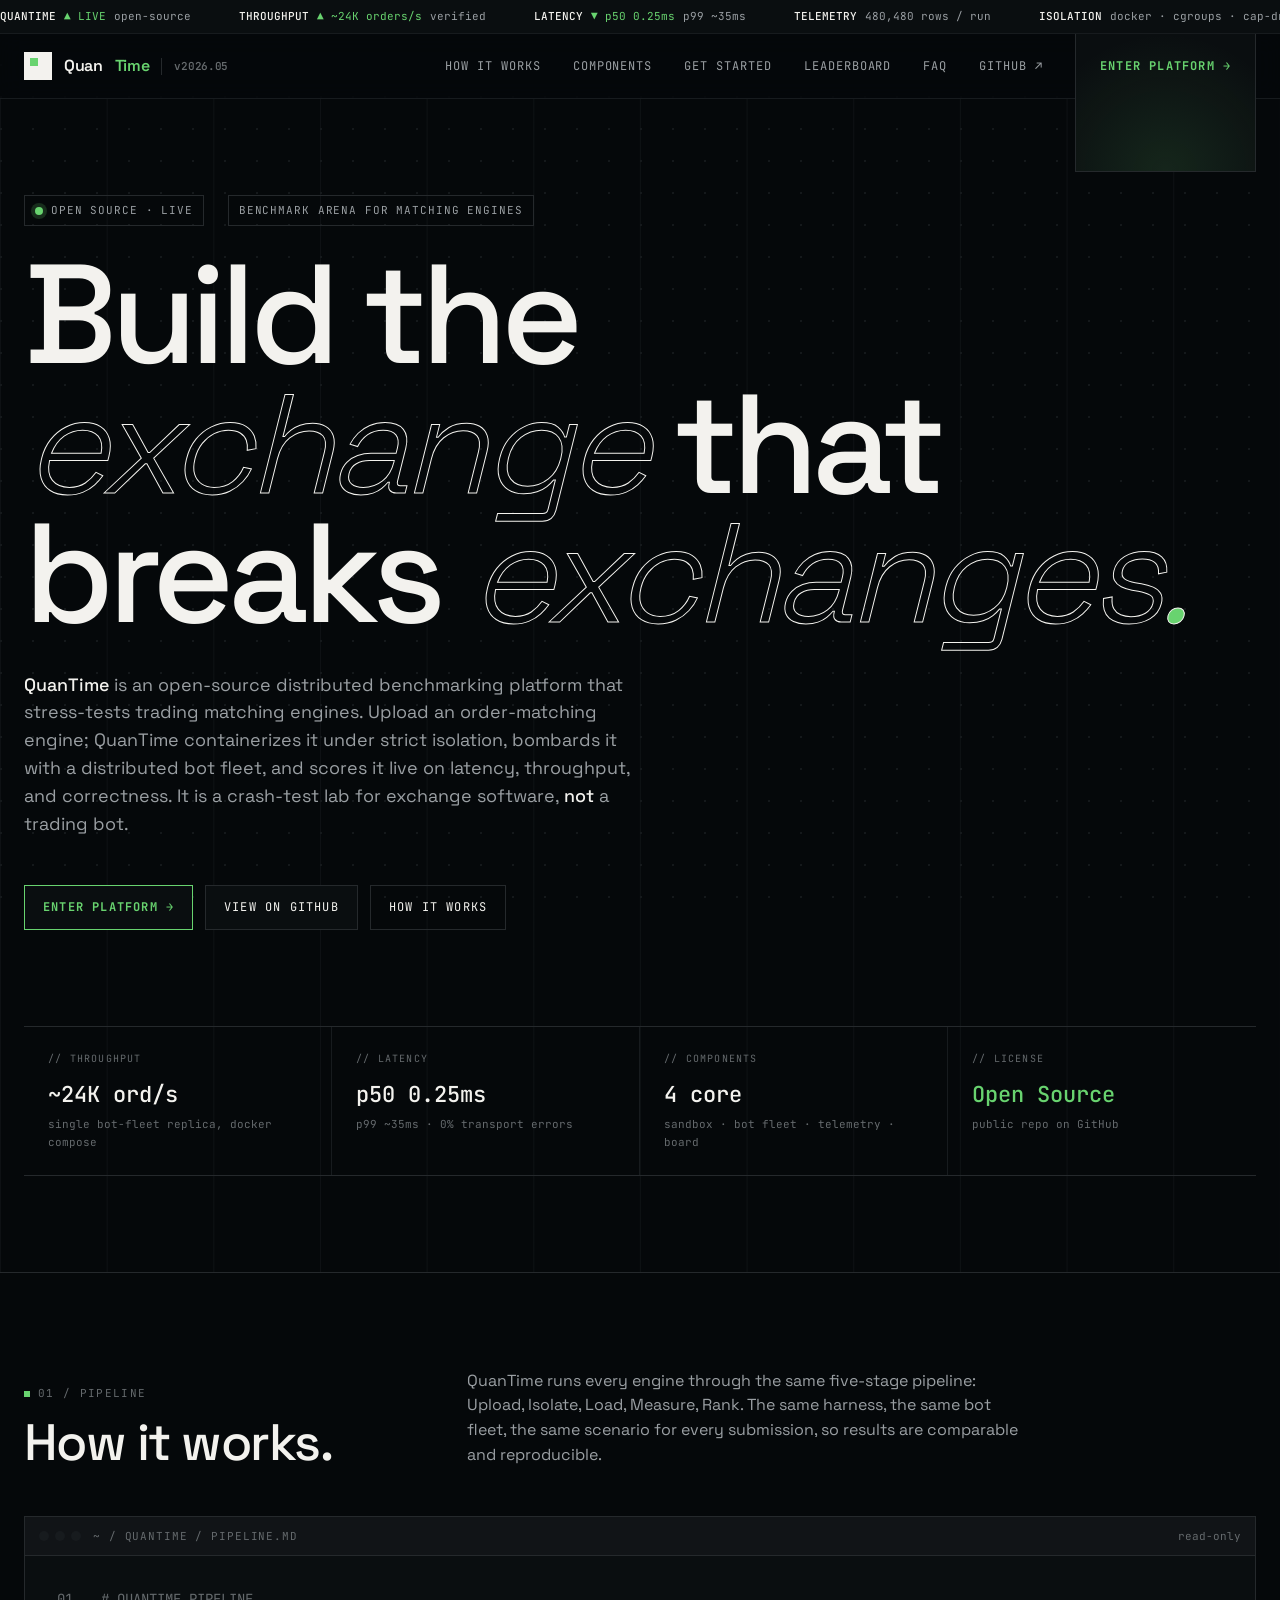
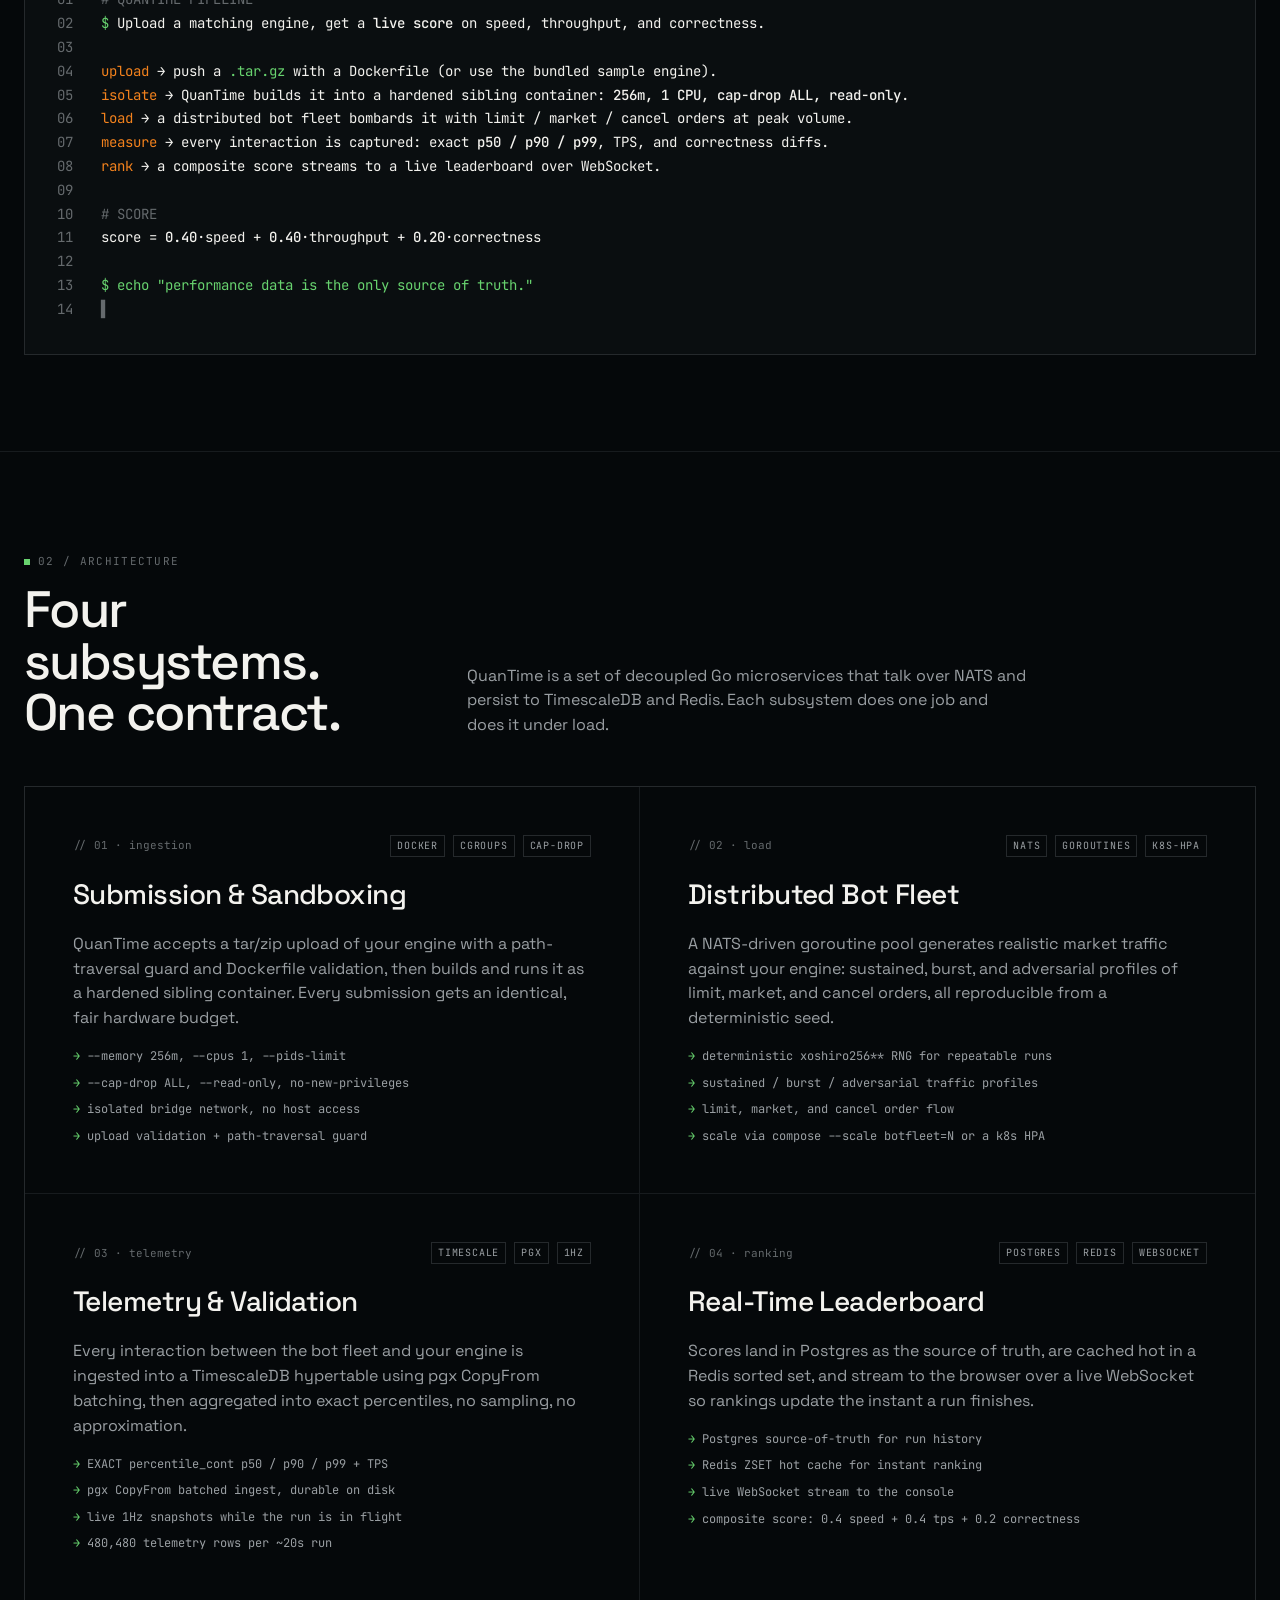
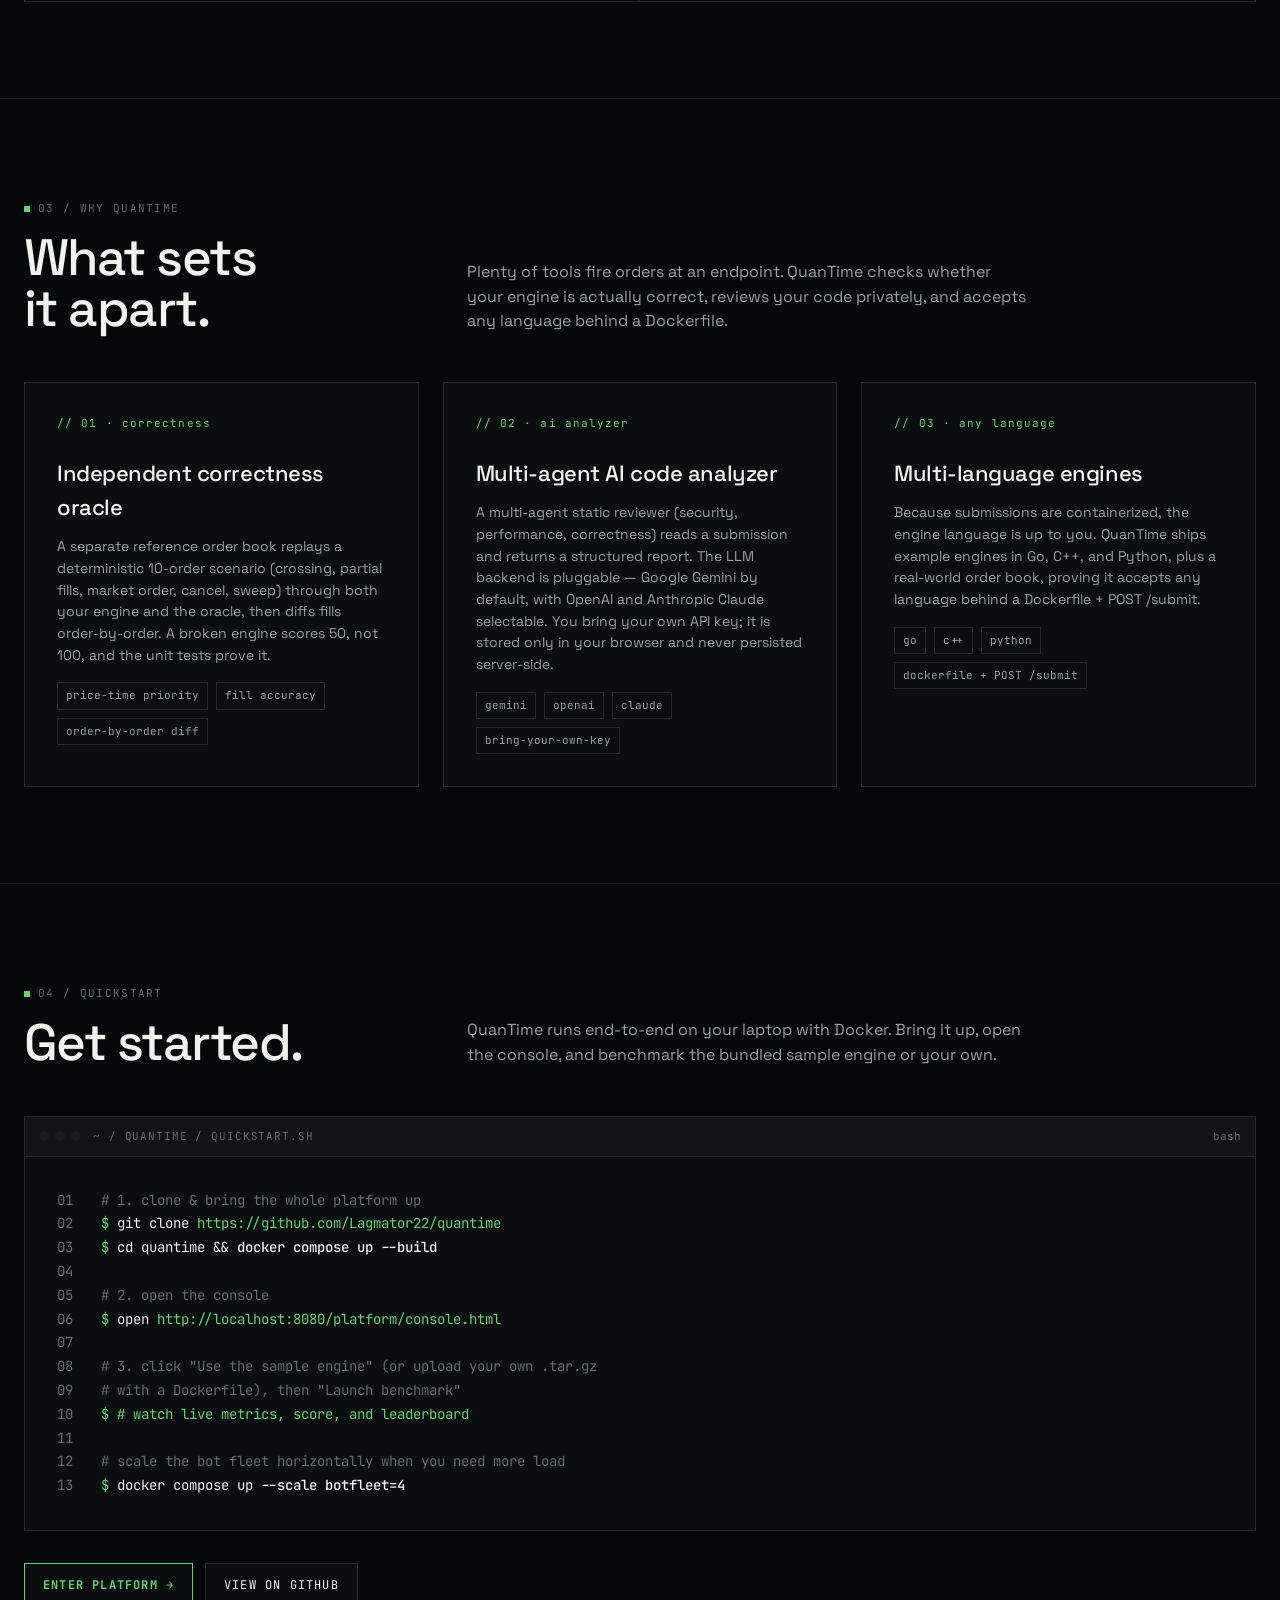
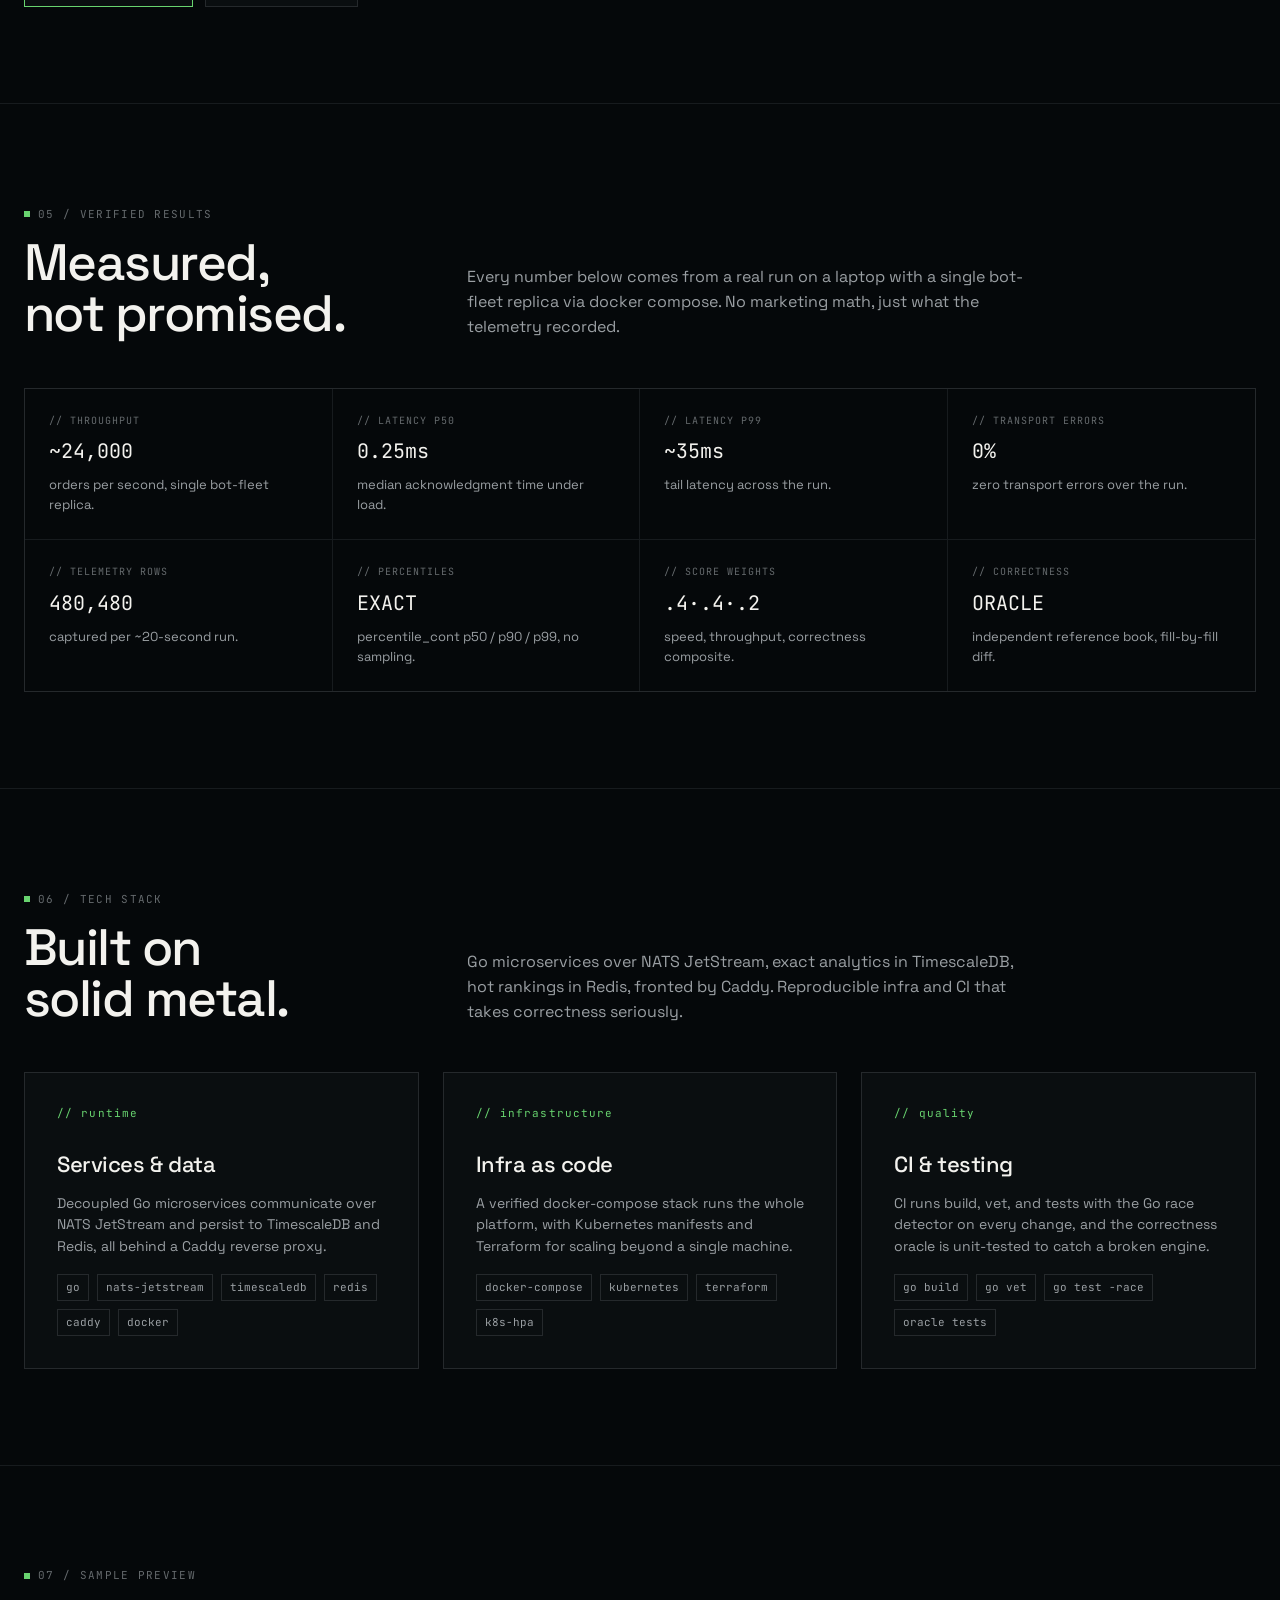
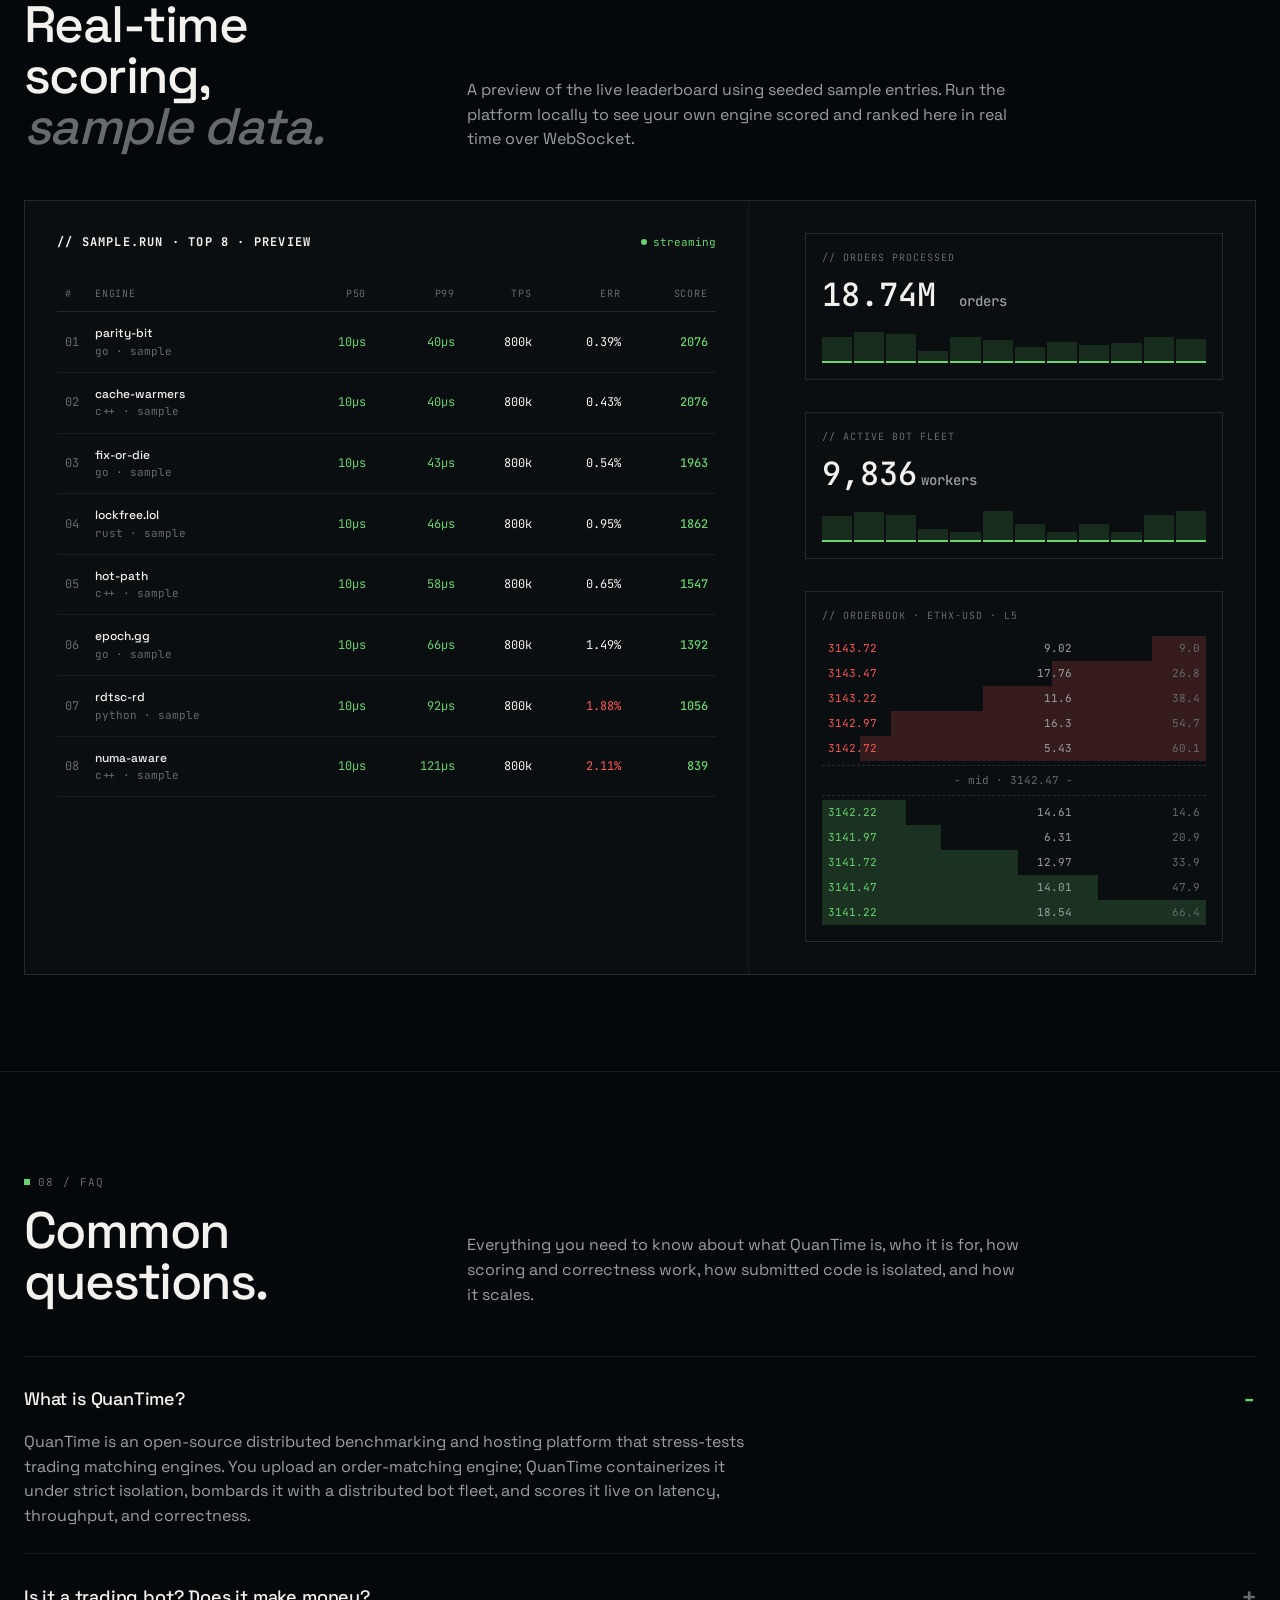
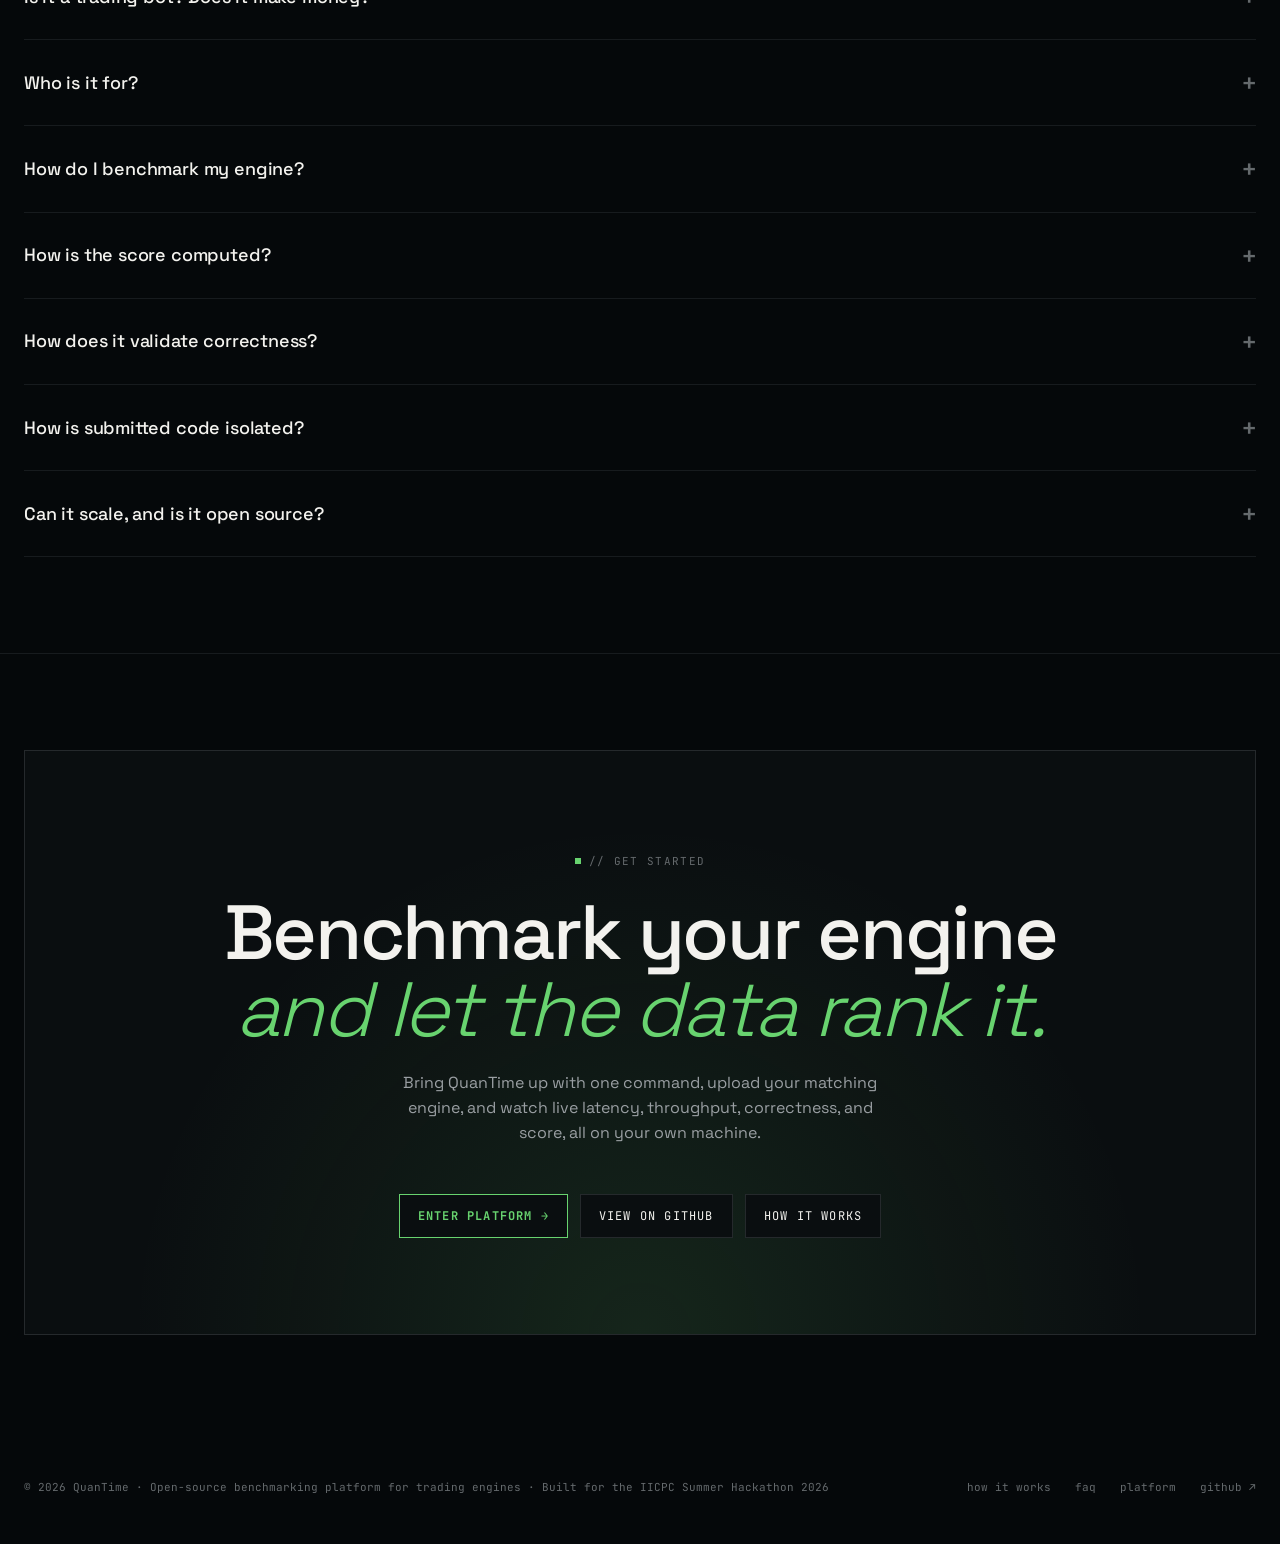
==== commit 73b5eb56: "chore: increase bot limits, add hardware warnings, and finalize UI polish" ====
--- a/frontend/index.html
+++ b/frontend/index.html
@@ -1006,15 +1006,17 @@
 
       <article class="del">
         <div class="num">// 02 · ai analyzer</div>
-        <h4>Private local-LLM analyzer</h4>
+        <h4>Multi-agent AI code analyzer</h4>
         <p>
           A multi-agent static reviewer (security, performance,
-          correctness) runs a local Llama-3.2-3B by default, so your
-          submitted code never leaves your own infrastructure. A cloud
-          backend (Gemini) is optional and fully pluggable.
+          correctness) reads a submission and returns a structured report.
+          The LLM backend is pluggable — Google Gemini by default, with
+          OpenAI and Anthropic Claude selectable. You bring your own API
+          key; it is stored only in your browser and never persisted
+          server-side.
         </p>
         <div class="stack">
-          <span>llama-3.2-3b</span><span>on-prem / private</span><span>pluggable backend</span>
+          <span>gemini</span><span>openai</span><span>claude</span><span>bring-your-own-key</span>
         </div>
       </article>
 
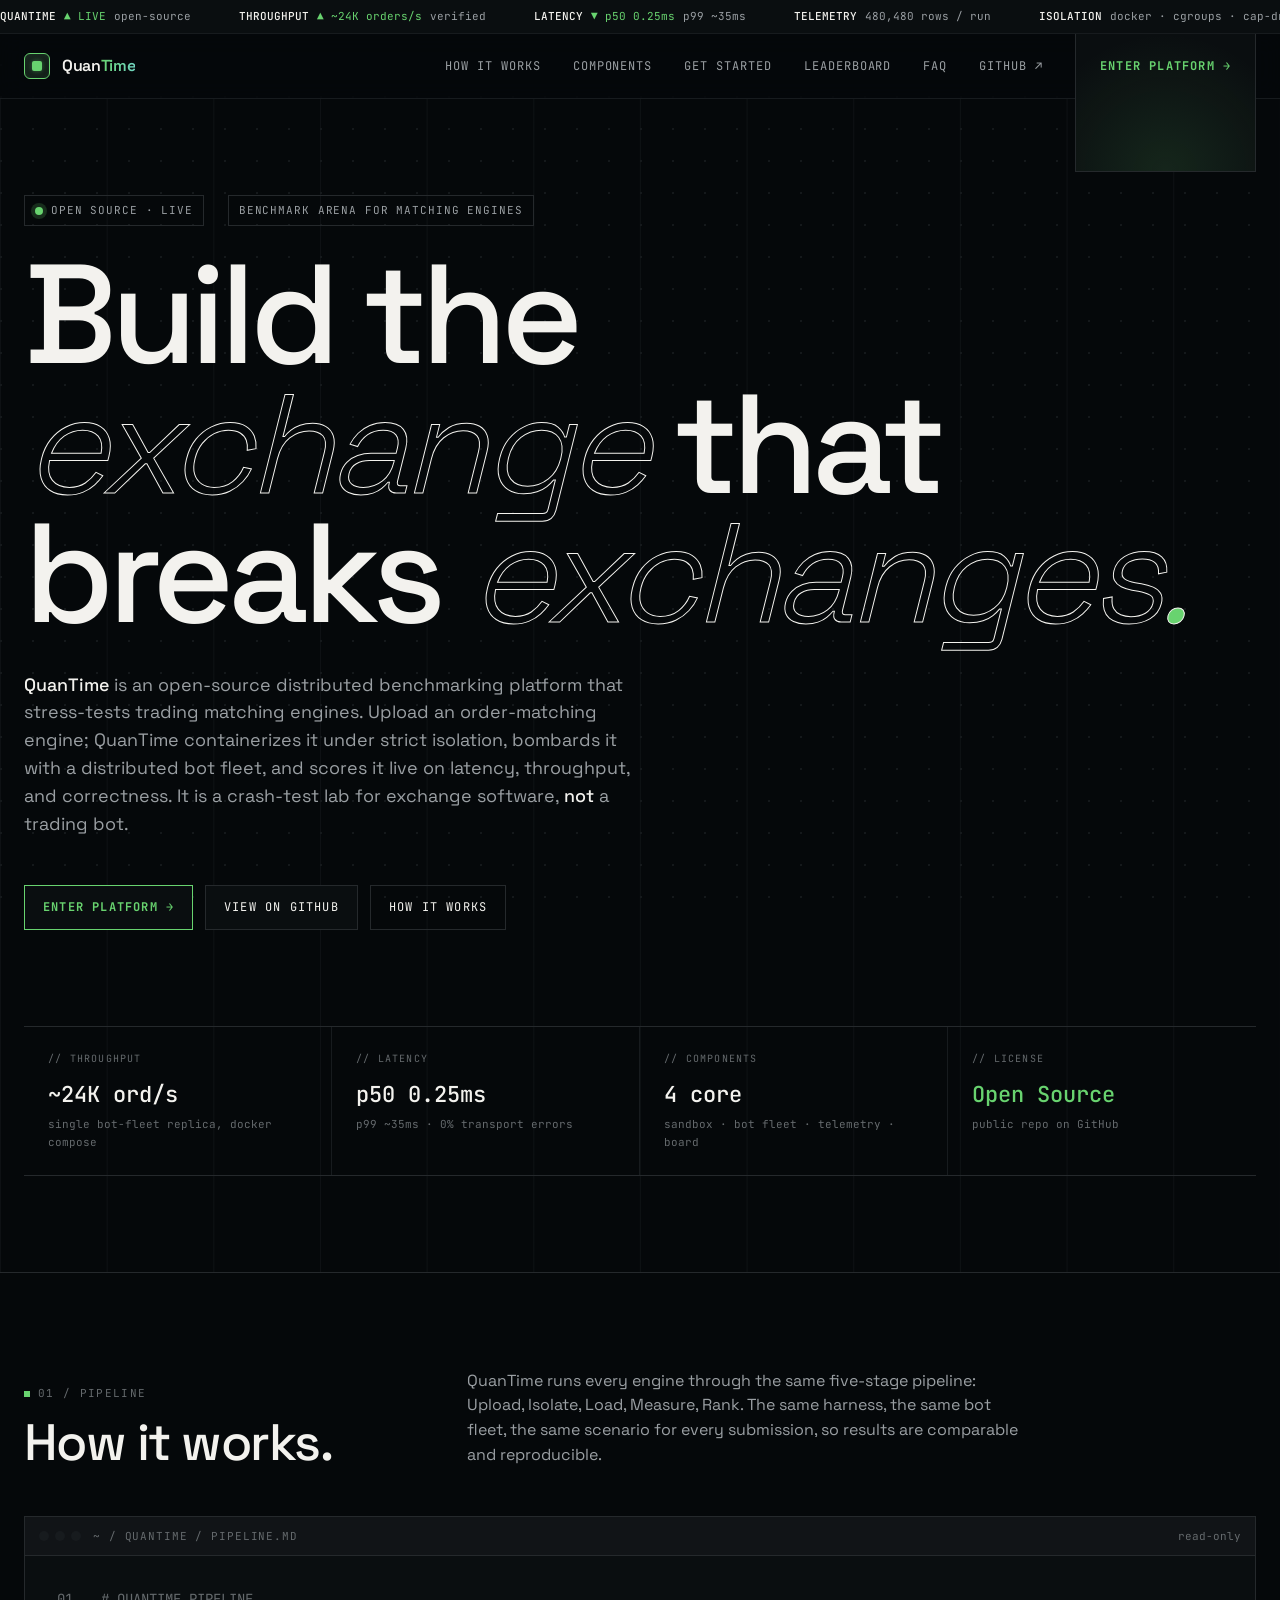
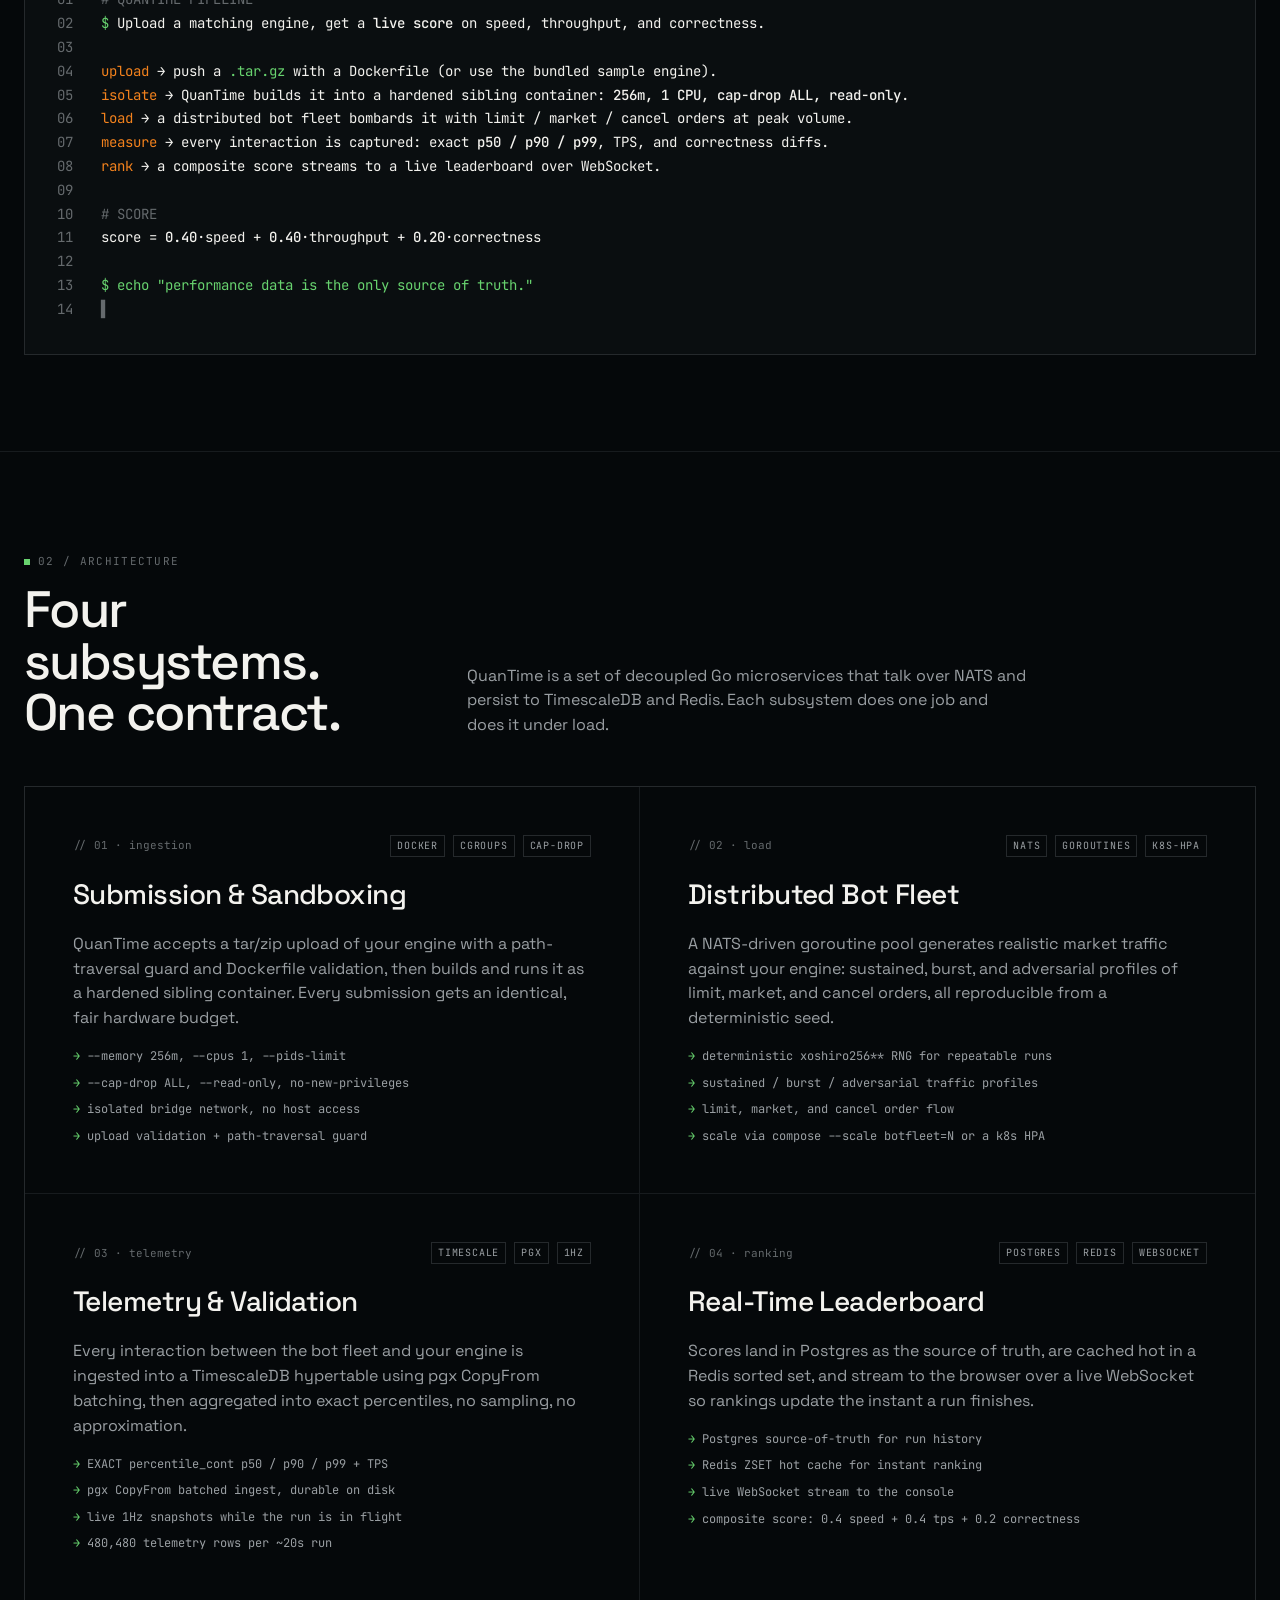
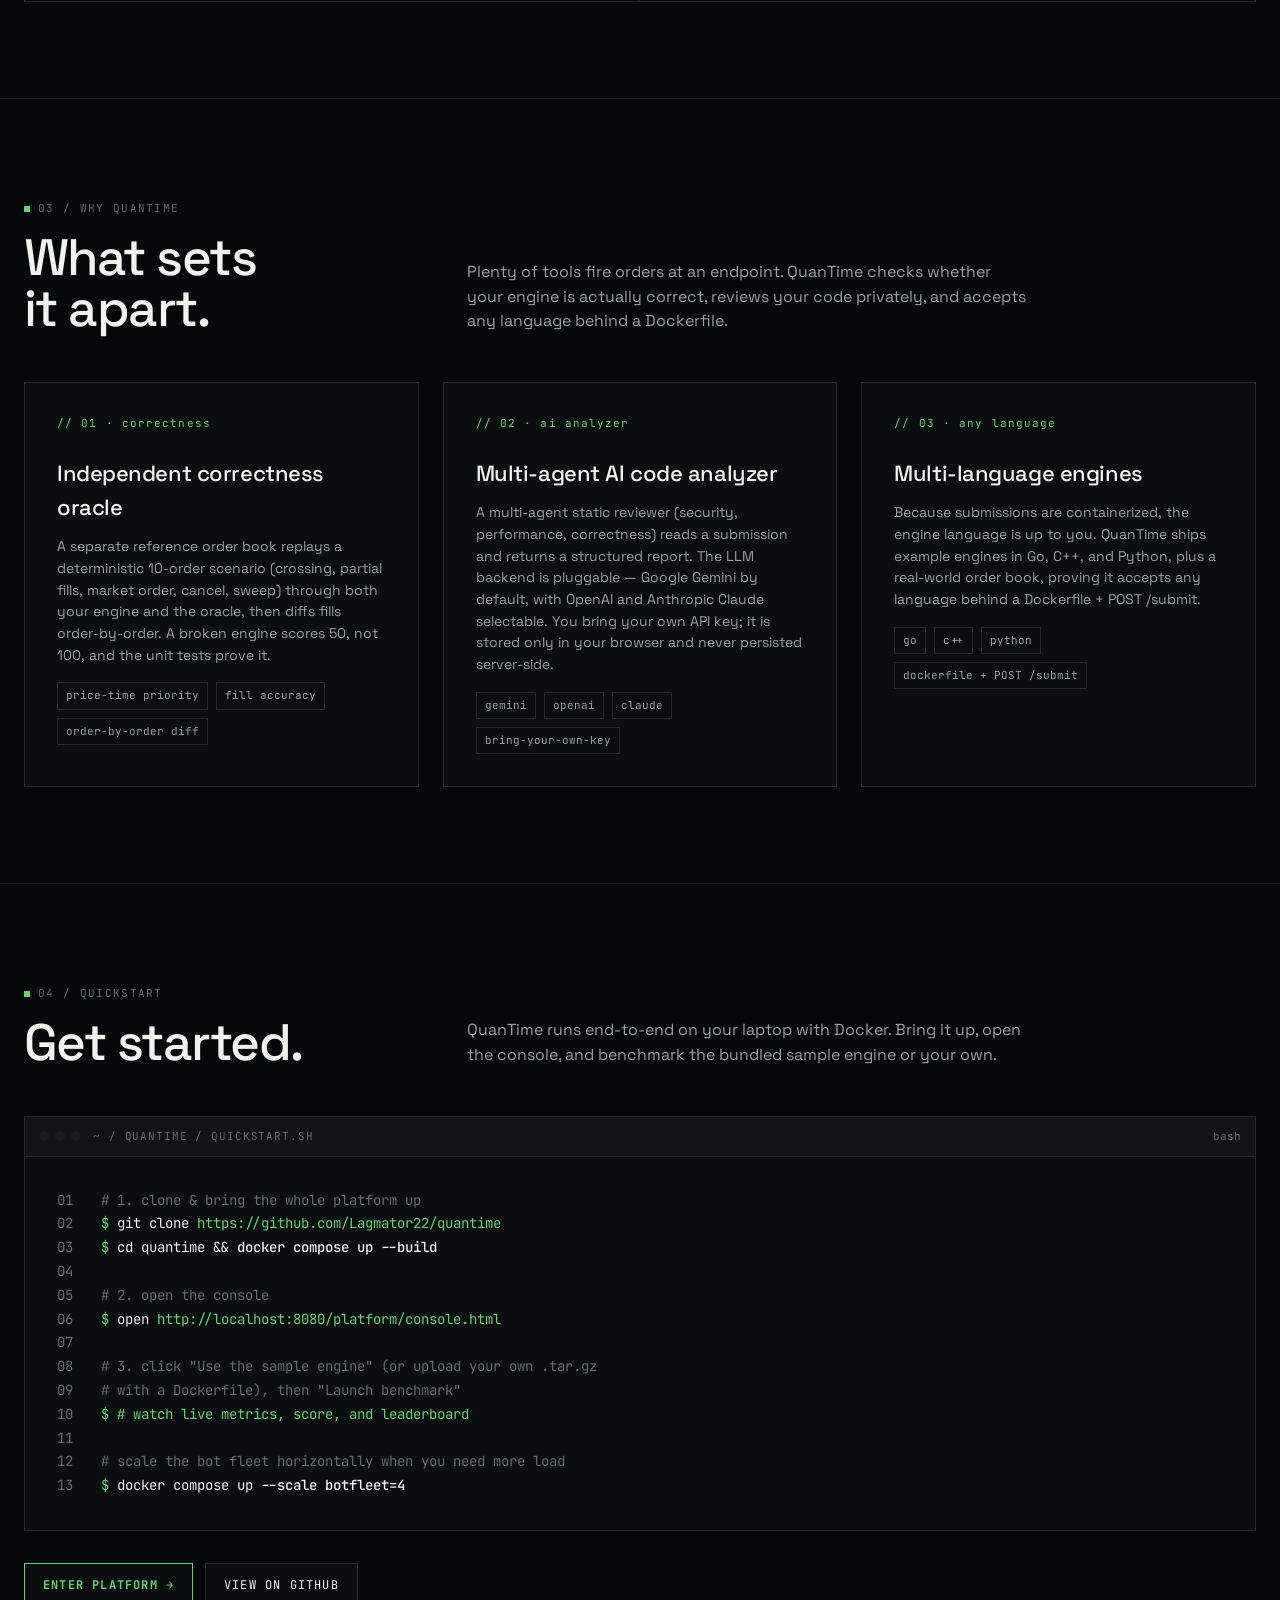
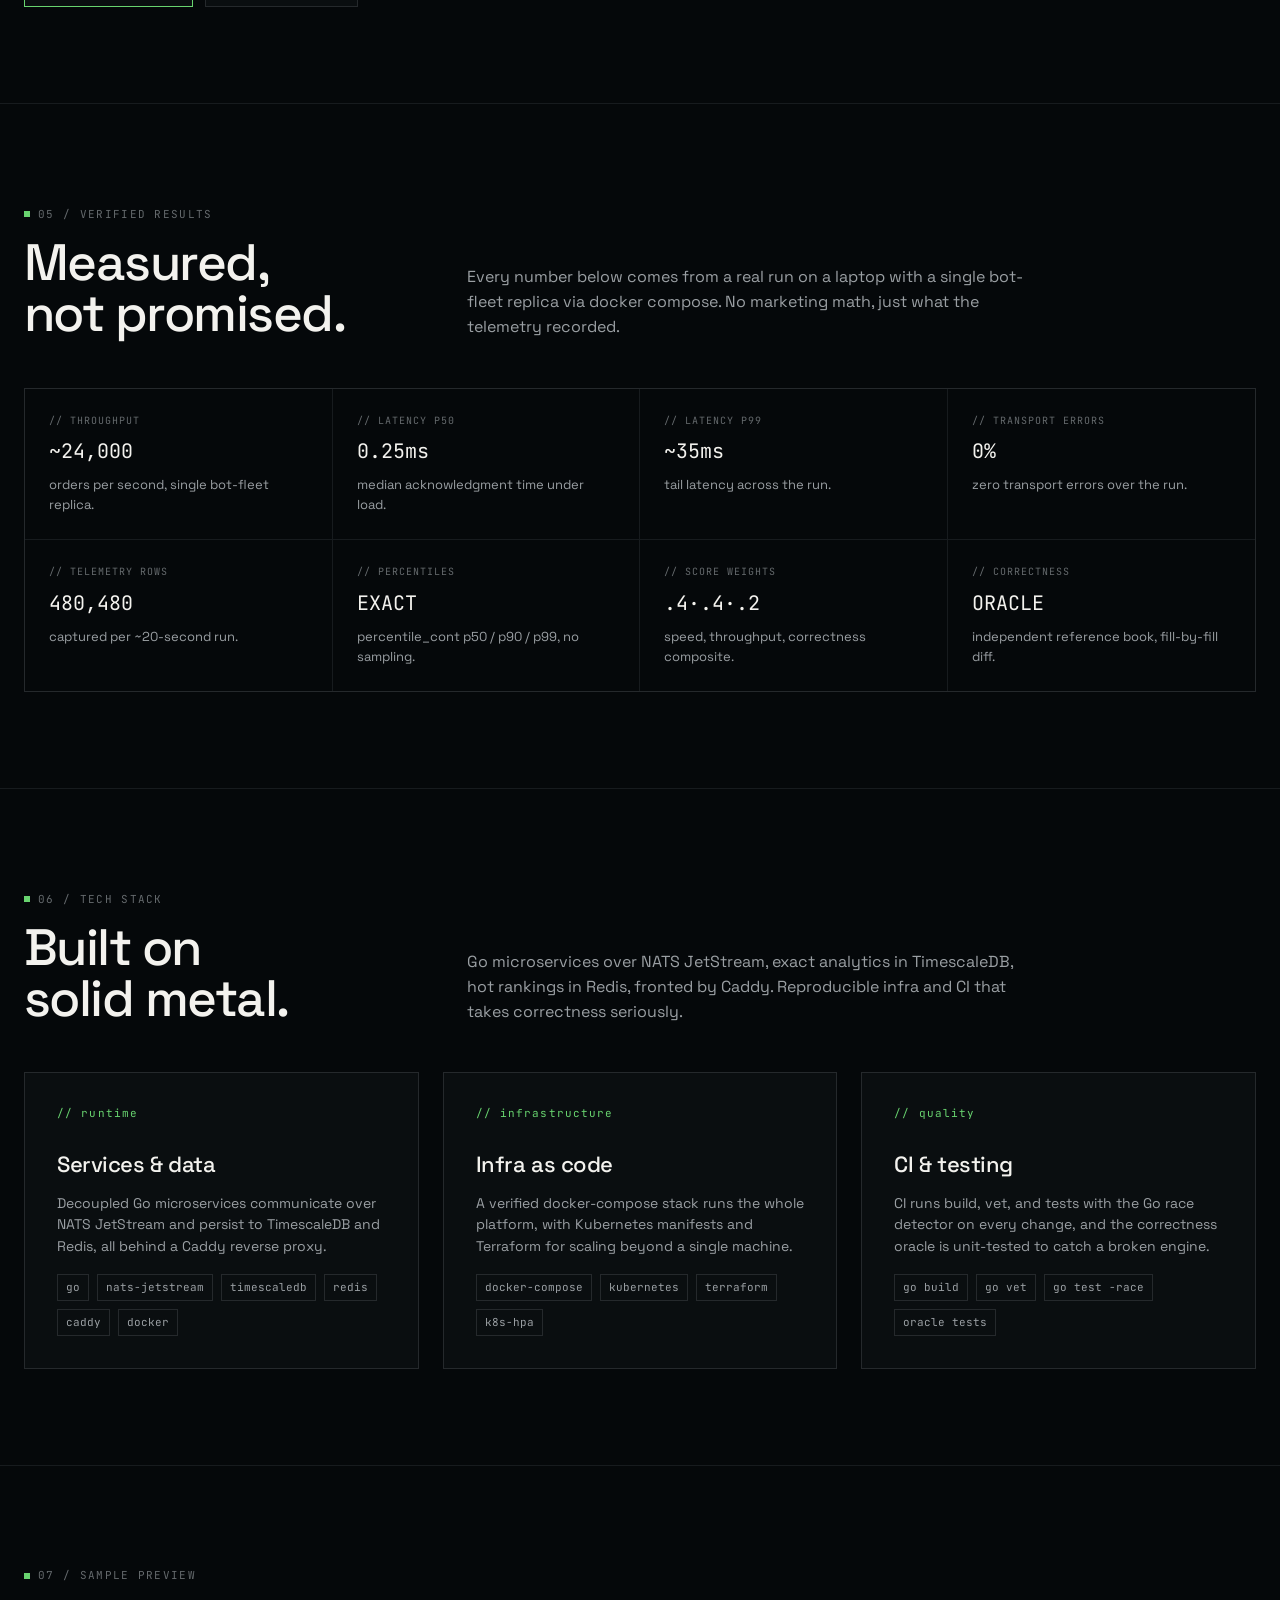
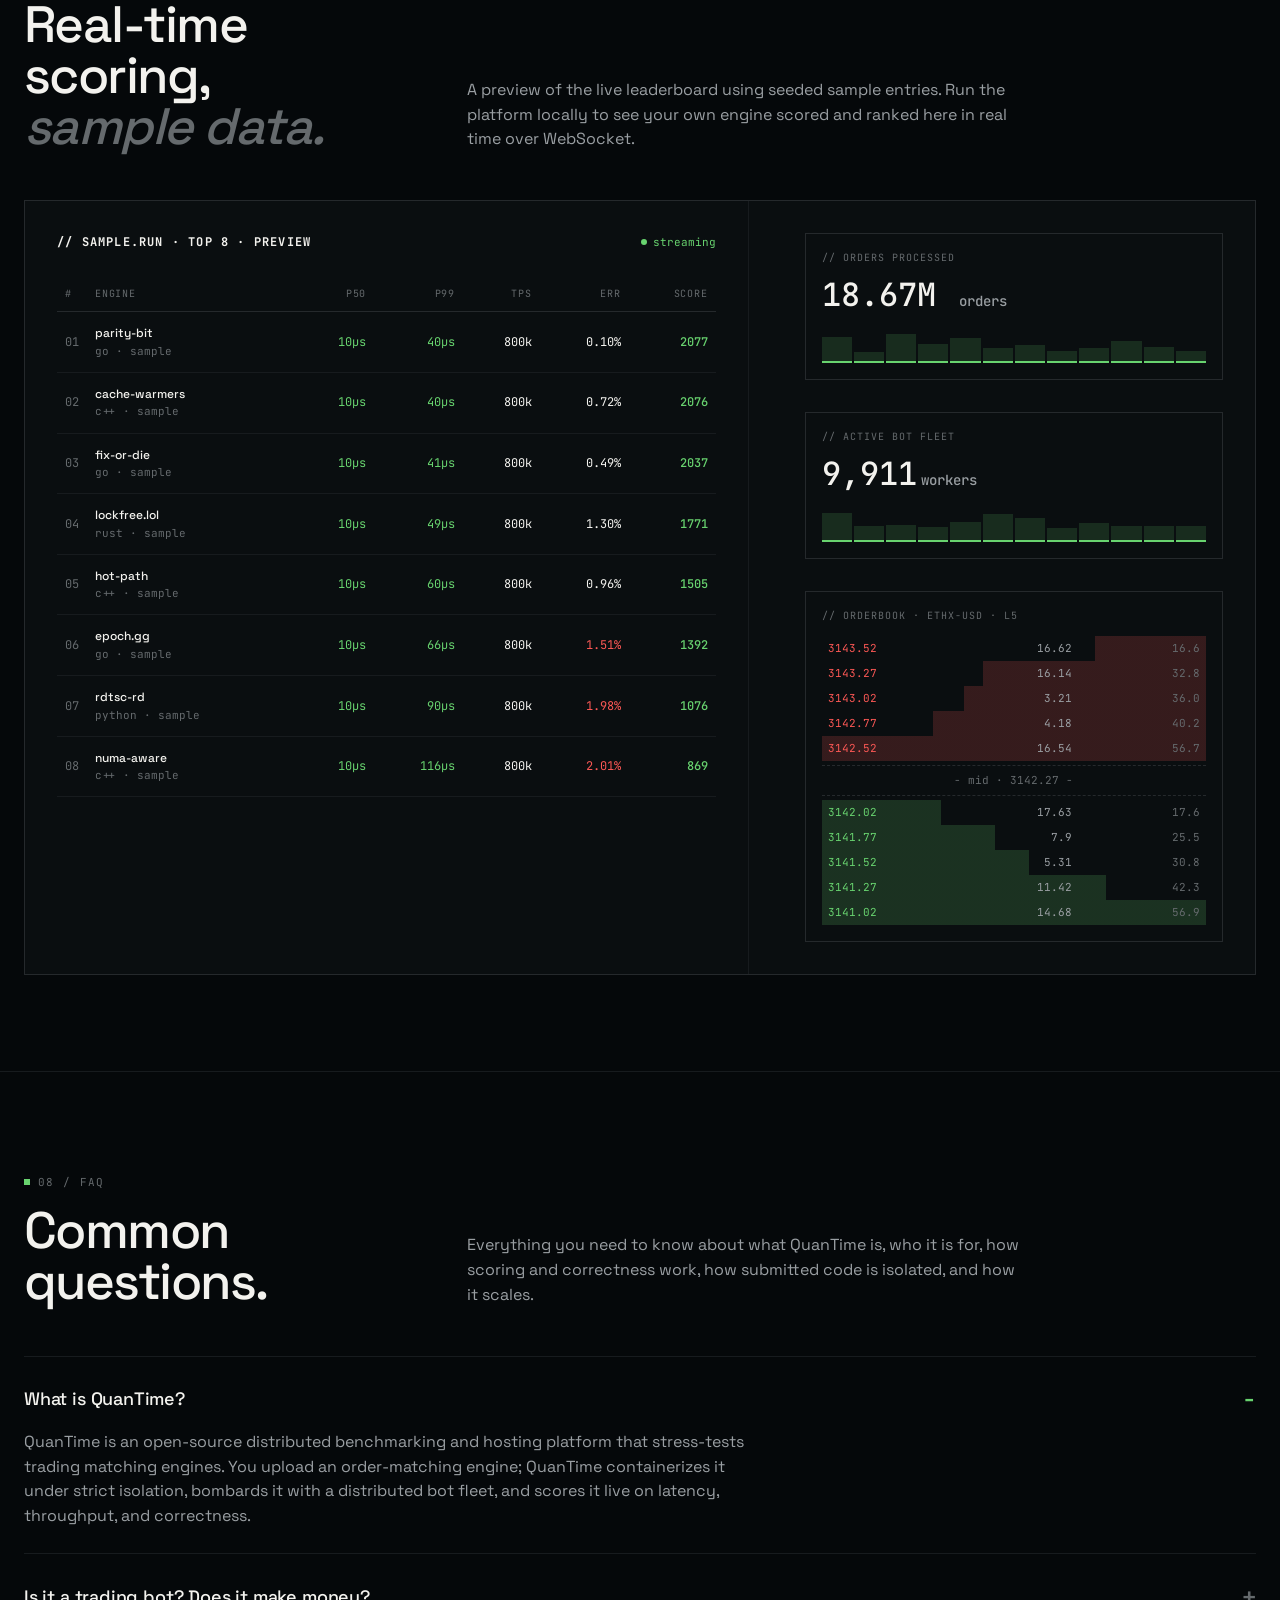
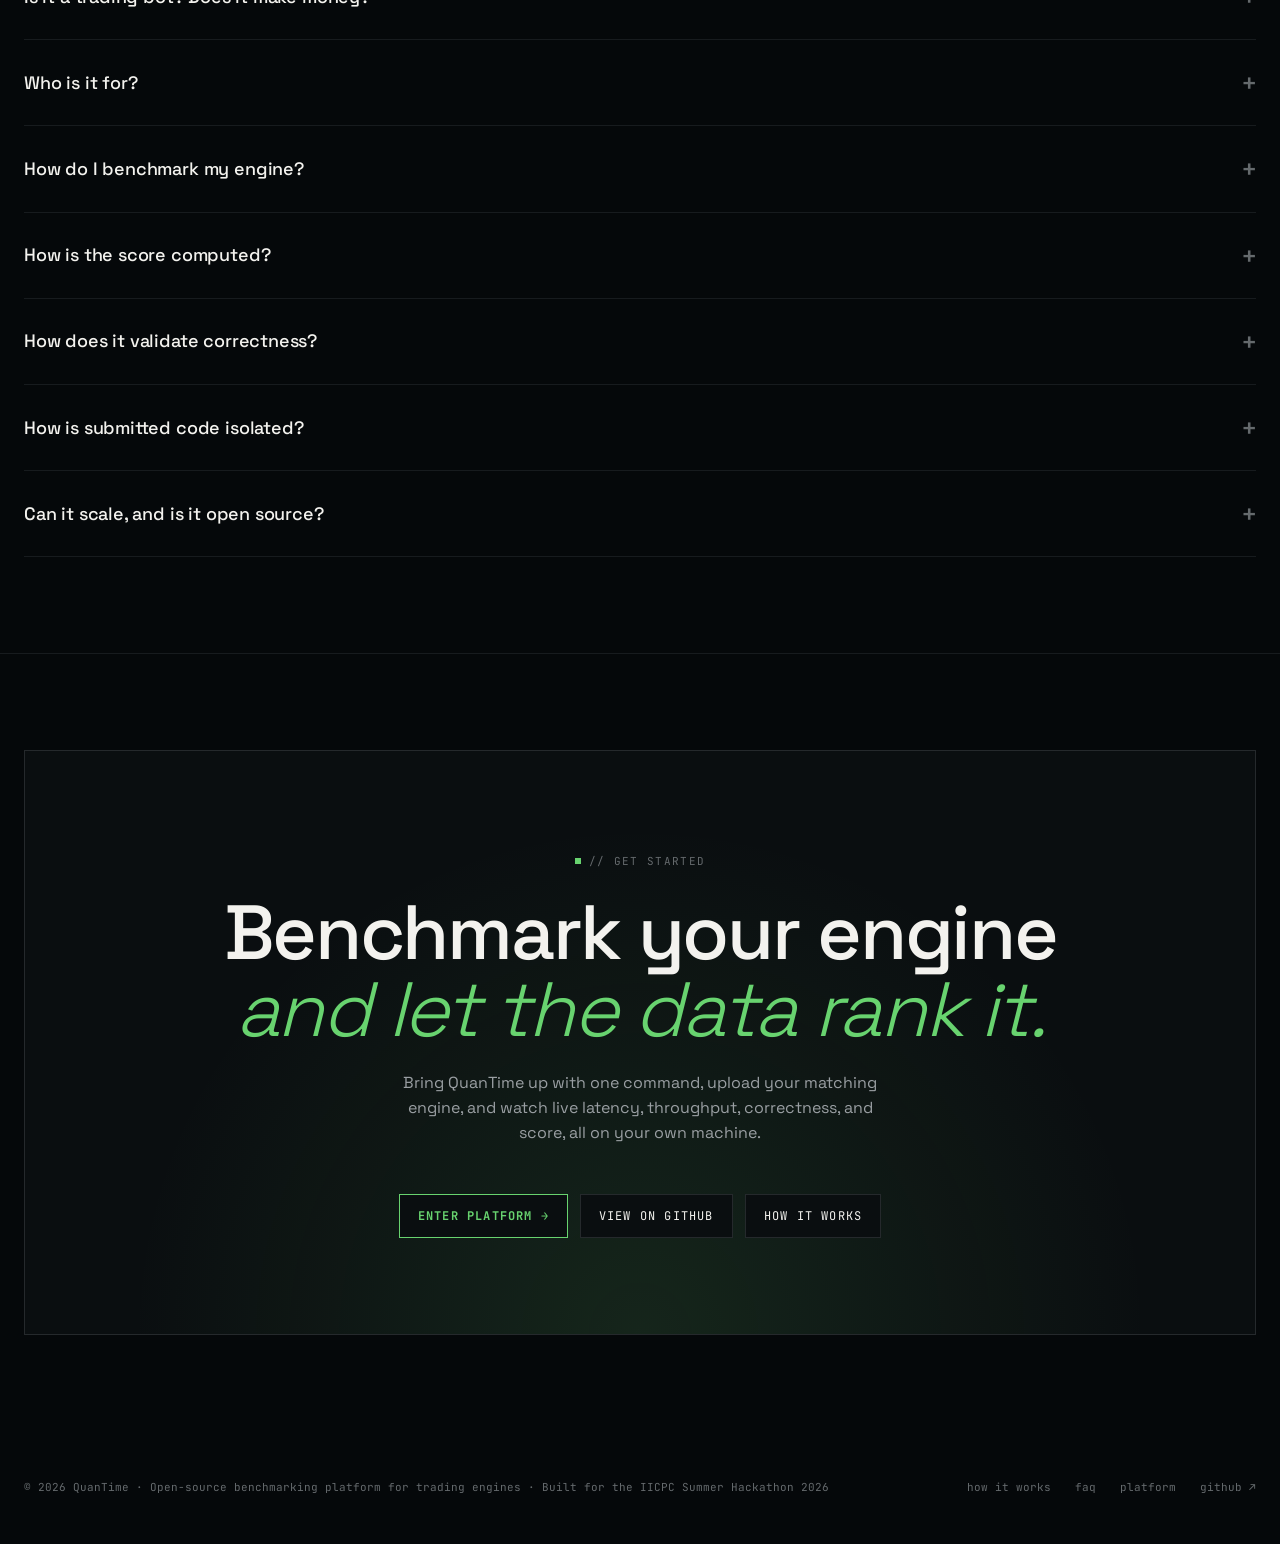
==== commit a70fc82b: "polish(brand): solid QuanTime wordmark + accent-chip logo, drop version badge" ====
--- a/frontend/index.html
+++ b/frontend/index.html
@@ -160,21 +160,22 @@
   font-weight: 600; letter-spacing: -0.02em; font-size: 16px;
 }
 .logo-mark {
-  /* Geometric mark - square with phosphor-green inset square */
-  width: 28px; height: 28px;
-  background: var(--text);
-  position: relative;
+  /* rounded chip: accent border + centered phosphor block + inner glow */
+  width: 26px; height: 26px; border-radius: 6px;
+  background: linear-gradient(150deg, var(--bg-3), var(--bg-2));
+  border: 1px solid var(--accent);
+  box-shadow: inset 0 0 10px color-mix(in oklab, var(--accent) 22%, transparent);
+  position: relative; flex: 0 0 auto;
 }
 .logo-mark::after {
-  content: ""; position: absolute;
-  inset: 6px 14px 14px 6px;
-  background: var(--accent);
-}
-.logo .ver {
-  font-family: var(--font-mono);
-  font-size: 11px; color: var(--text-dim);
-  border-left: 1px solid var(--line);
-  padding-left: var(--s-3);
+  content: ""; position: absolute; inset: 7px;
+  background: var(--accent); border-radius: 2px;
+  box-shadow: 0 0 6px color-mix(in oklab, var(--accent) 60%, transparent);
+}
+.logo .wm-time {
+  background: linear-gradient(90deg, var(--accent), color-mix(in oklab, var(--accent) 45%, #7dd3fc));
+  -webkit-background-clip: text; background-clip: text;
+  -webkit-text-fill-color: transparent;
 }
 .nav-links { display: flex; gap: var(--s-6); align-items: center; }
 .nav-link {
@@ -743,8 +744,7 @@
   <div class="wrap nav-inner">
     <a href="#" class="logo">
       <span class="logo-mark"></span>
-      Quan<span style="color:var(--accent);">Time</span>
-      <span class="ver">v2026.05</span>
+      <span class="wordmark">Quan<span class="wm-time">Time</span></span>
     </a>
     <nav class="nav-links">
       <a class="nav-link" href="#how">How it works</a>
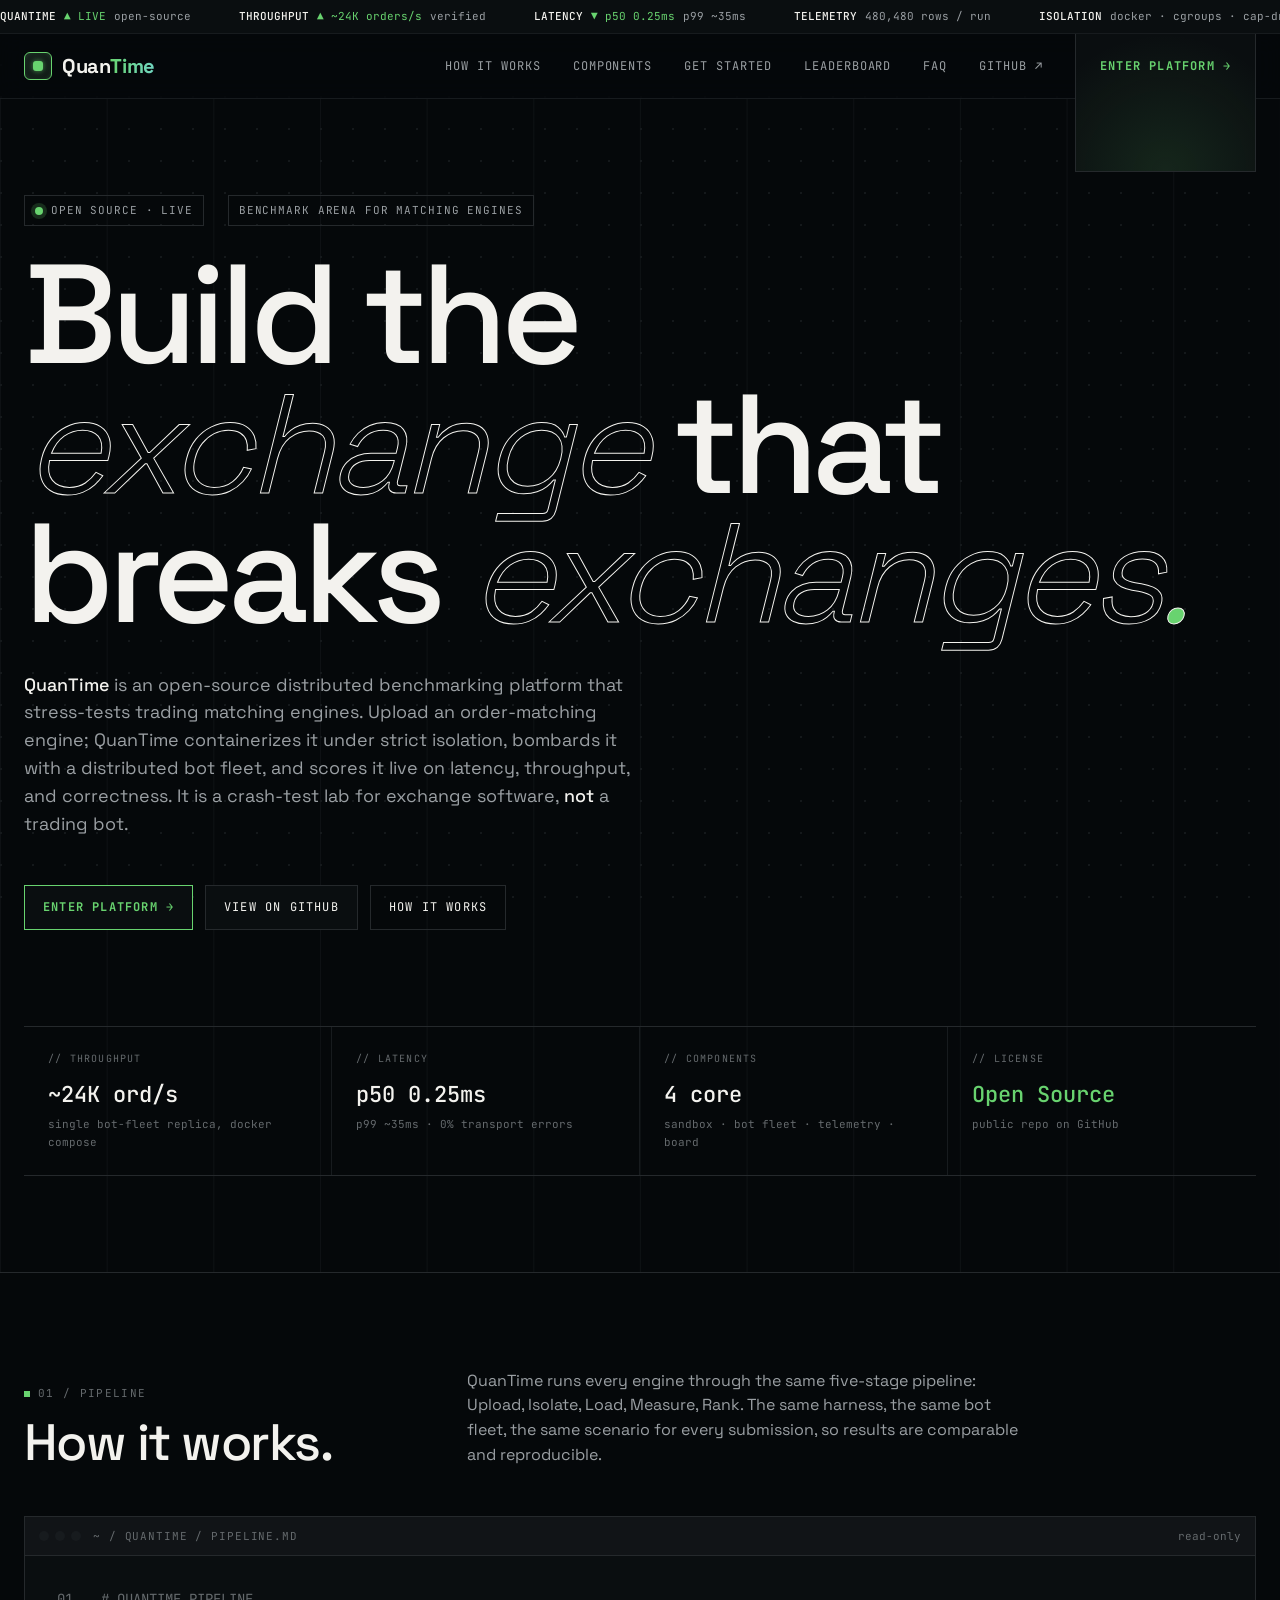
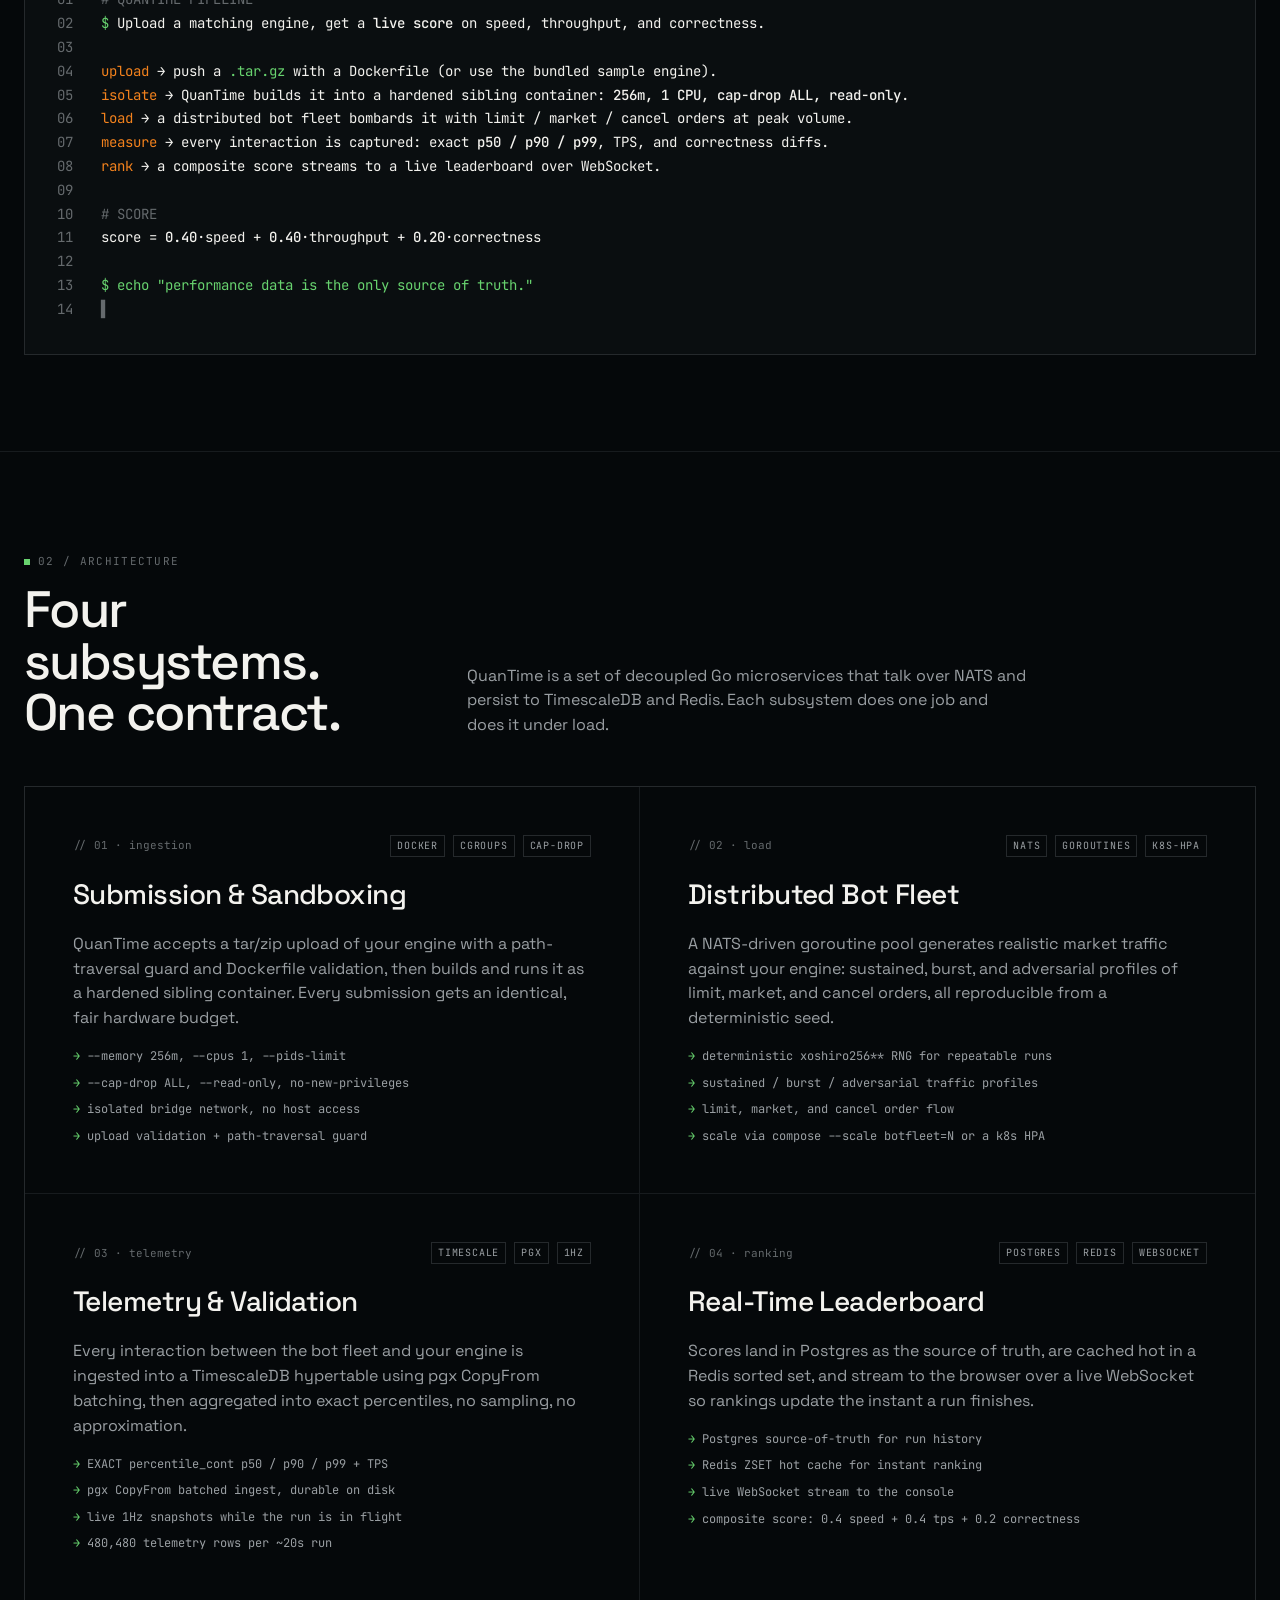
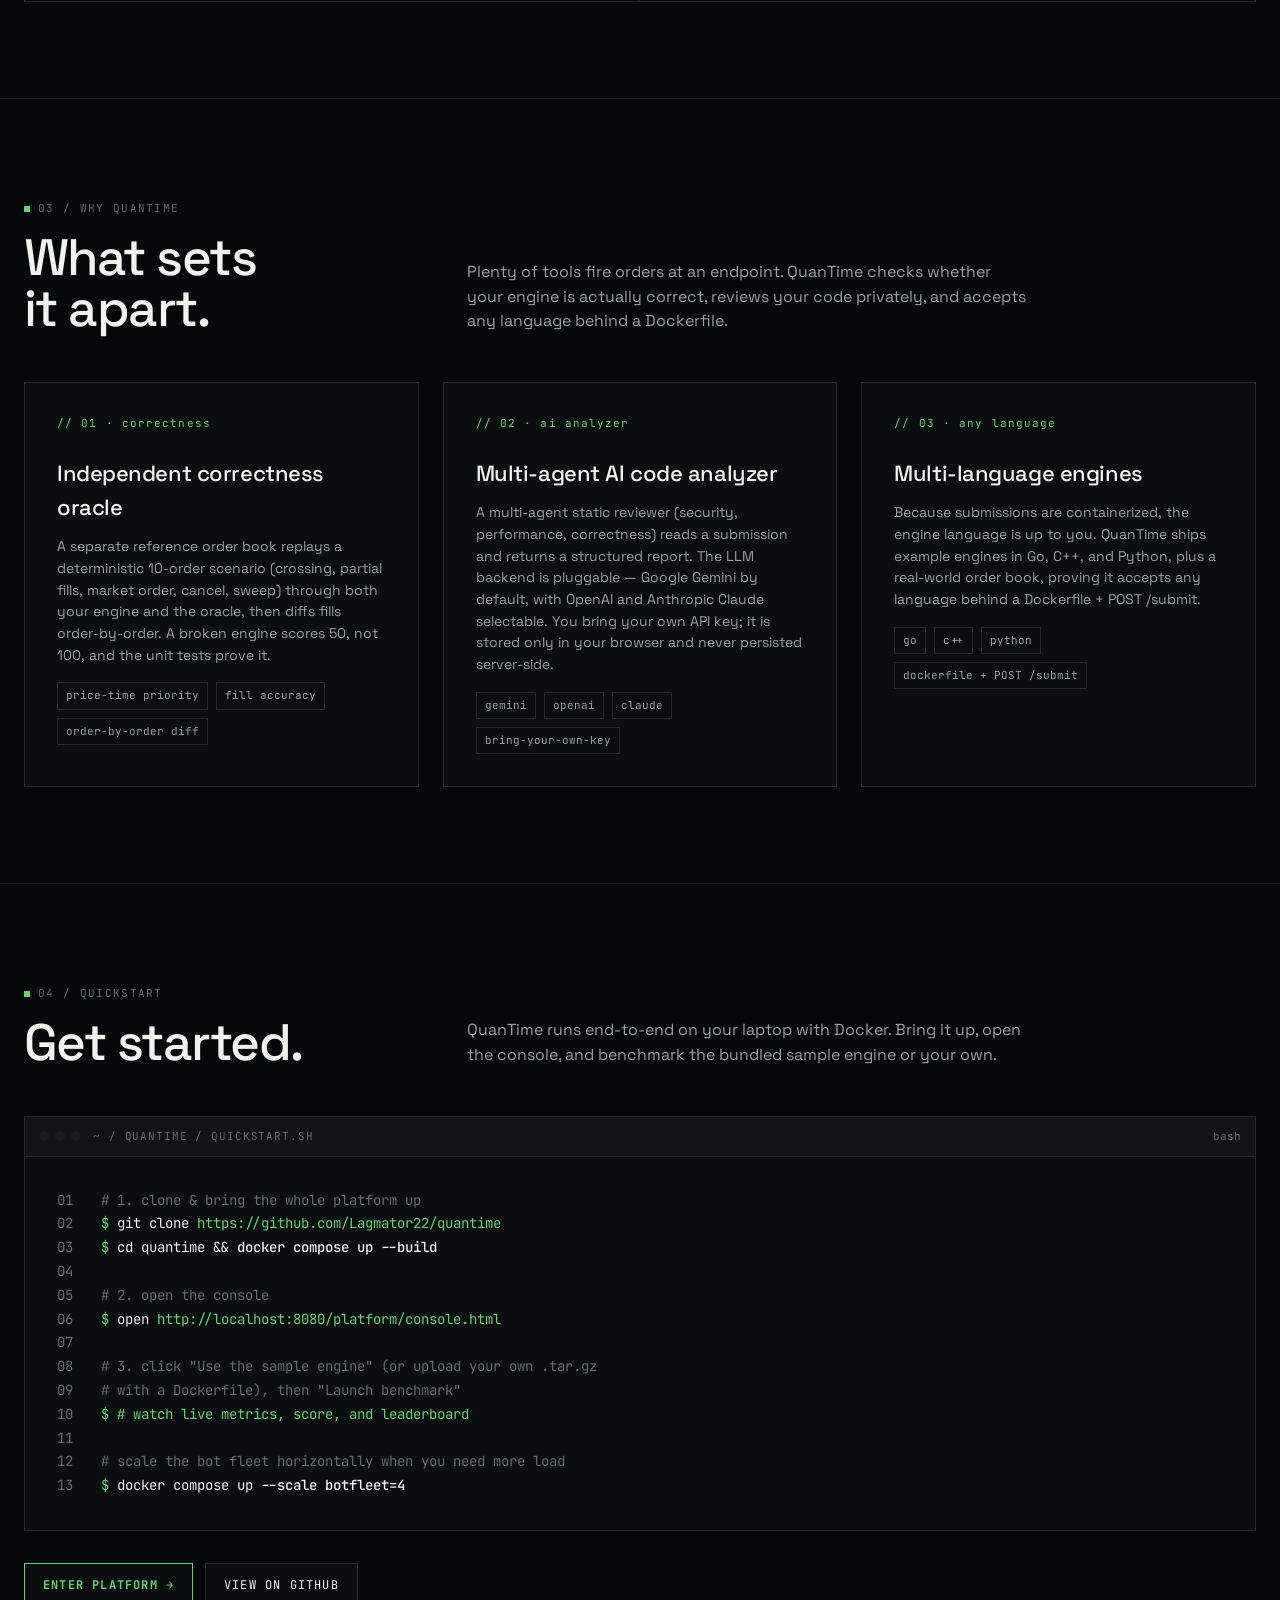
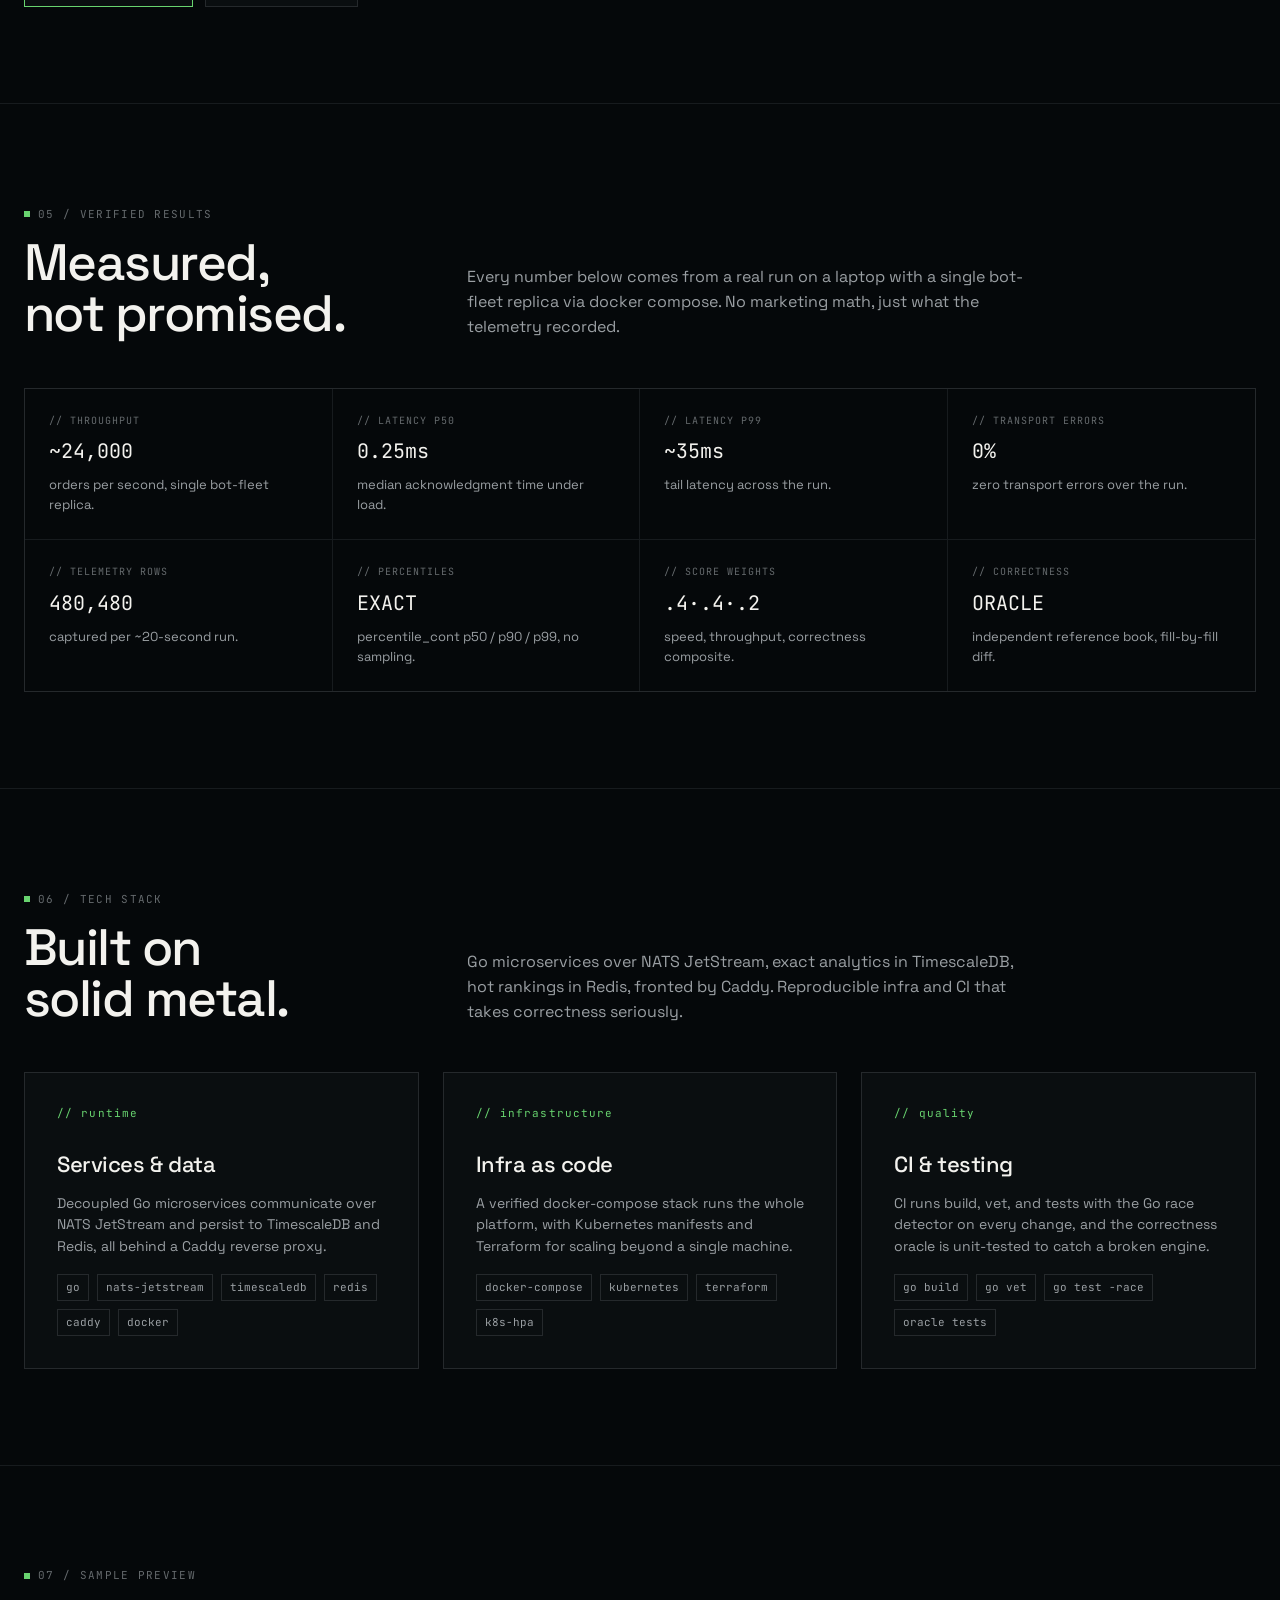
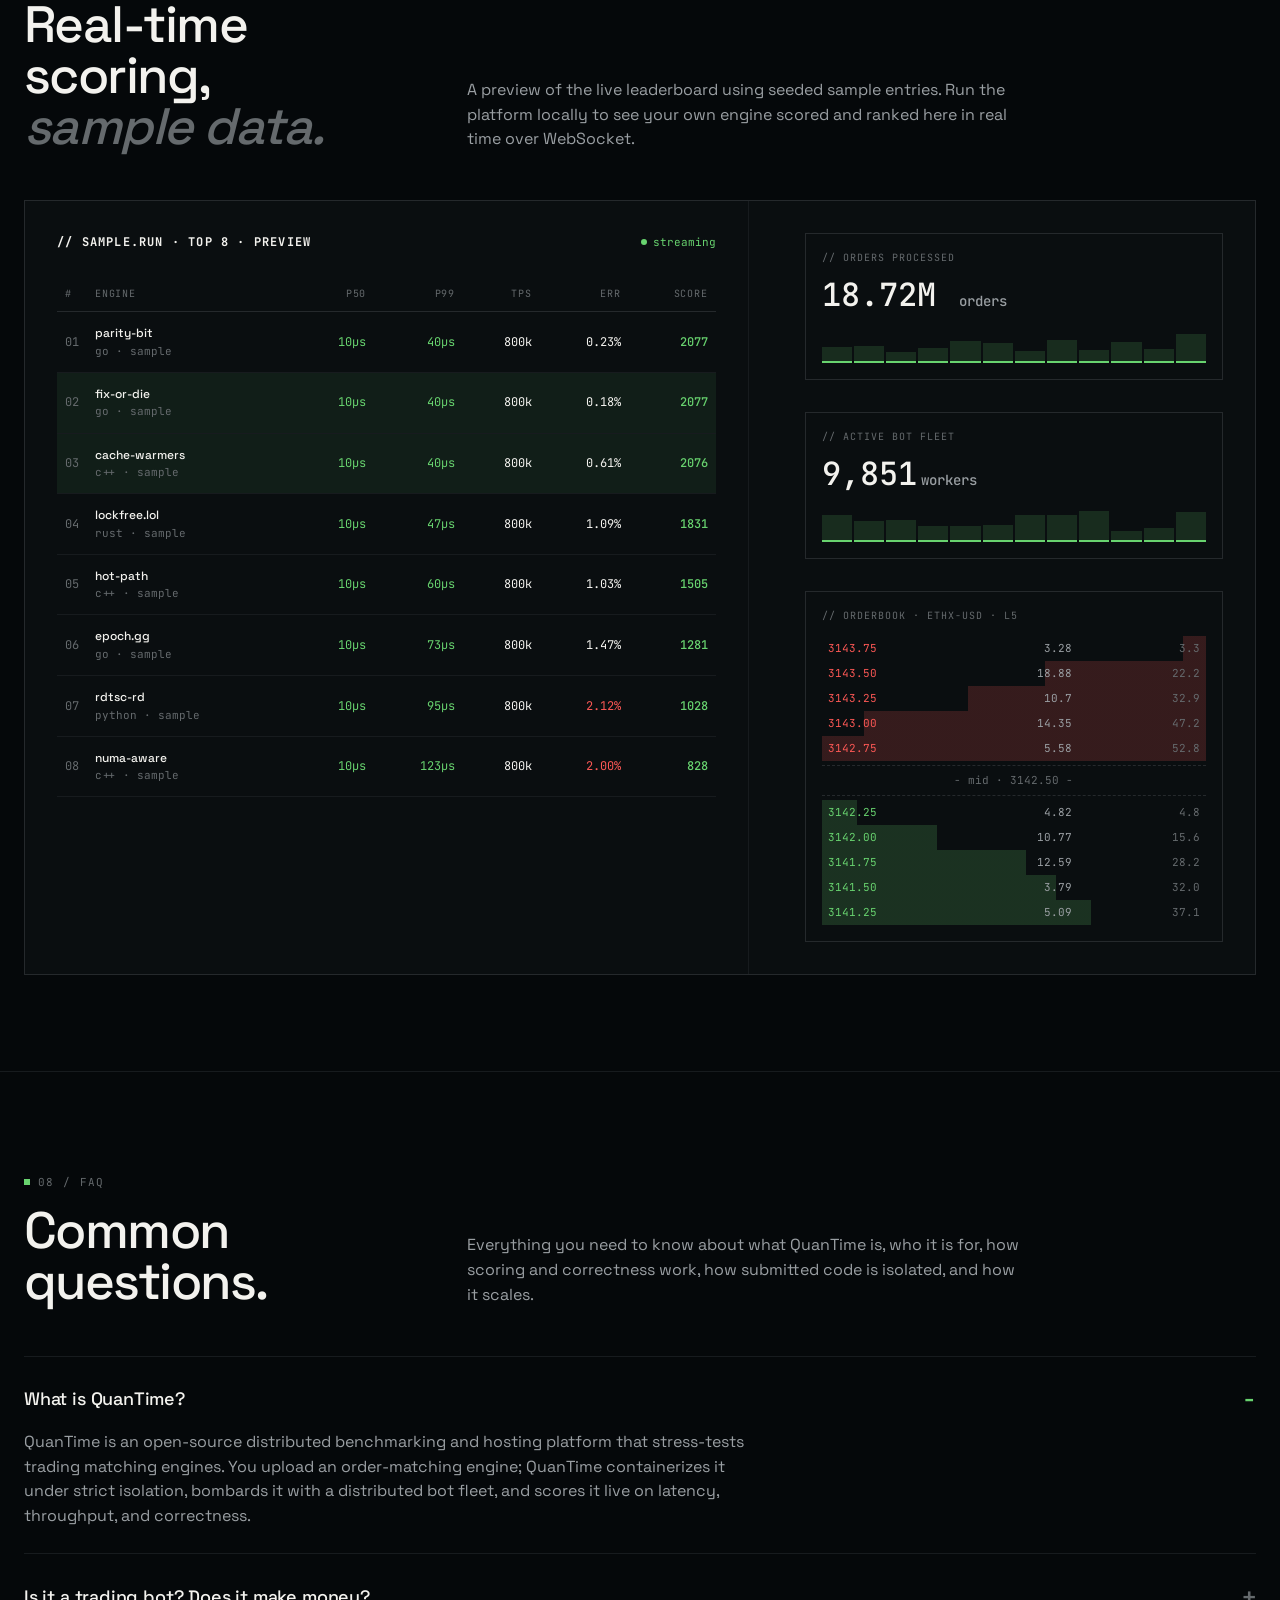
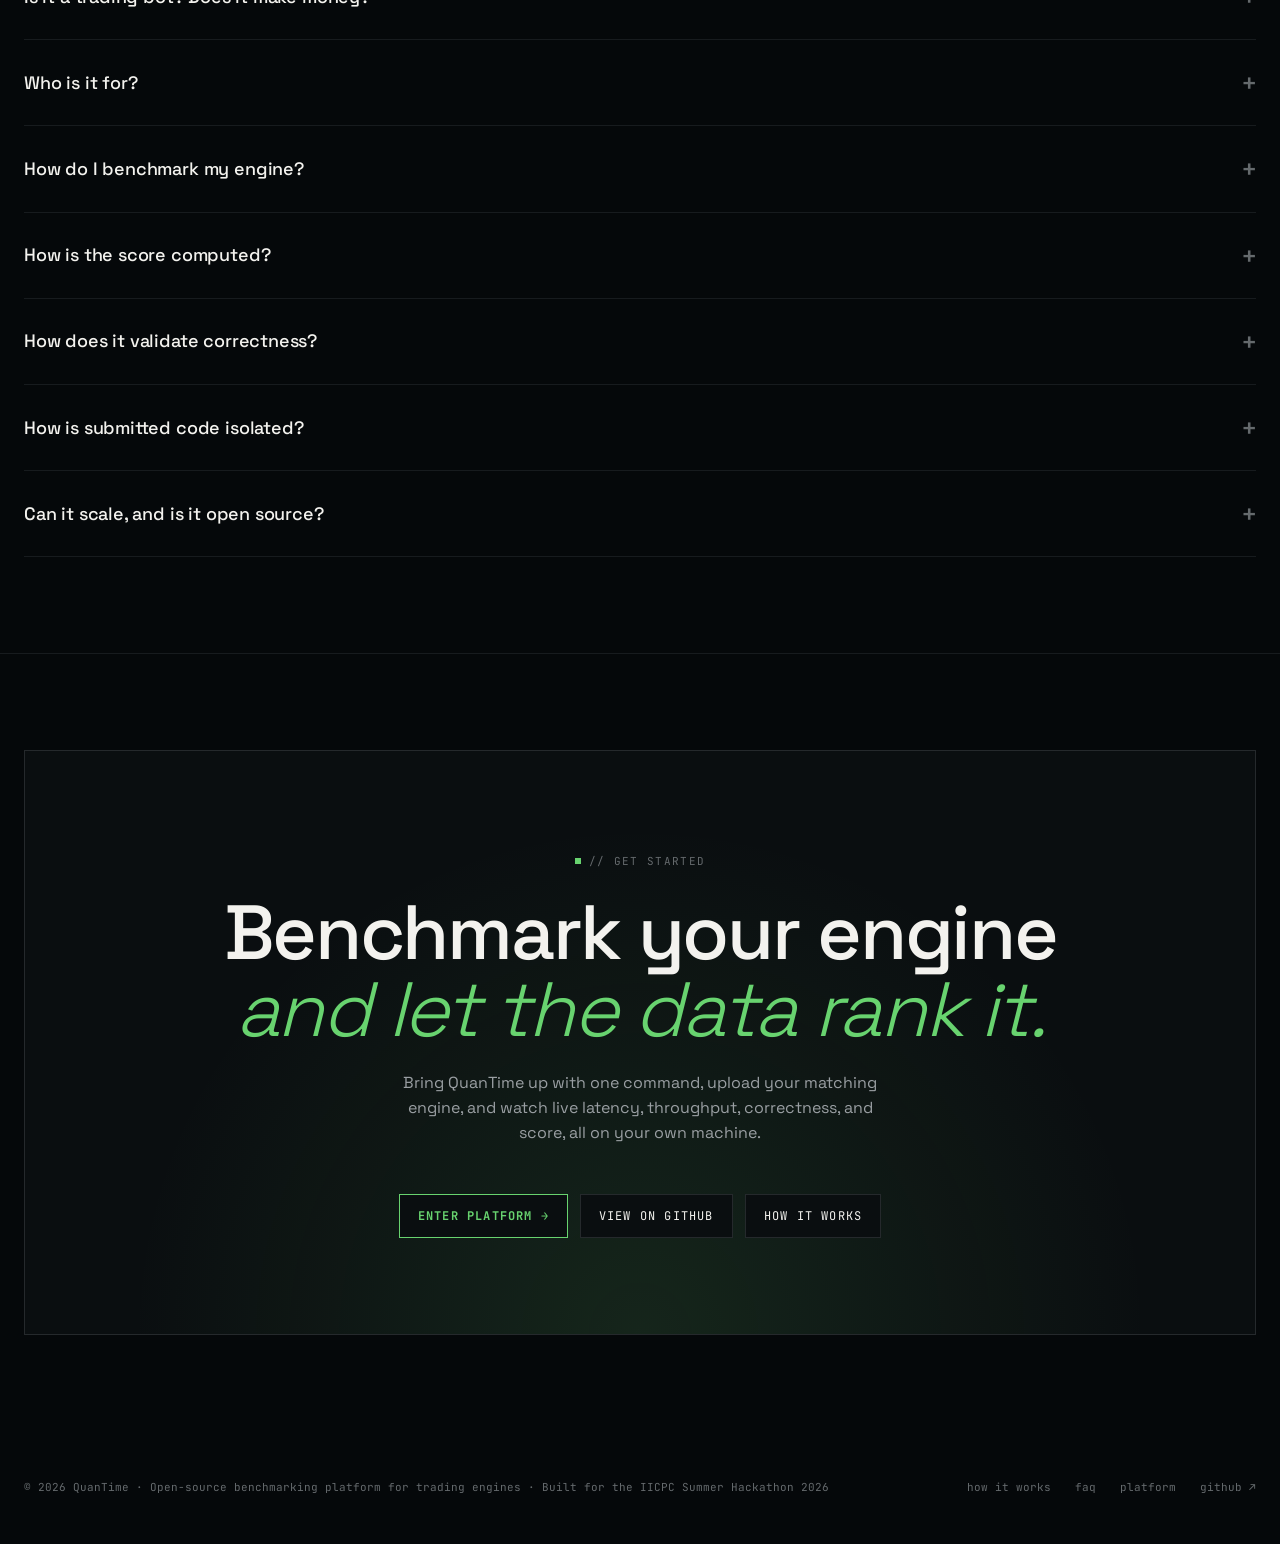
==== commit bea421a0: "docs: correct sandbox limits and upgrade logo presence" ====
--- a/frontend/index.html
+++ b/frontend/index.html
@@ -156,21 +156,21 @@
   height: 64px;
 }
 .logo {
-  display: inline-flex; align-items: center; gap: var(--s-3);
-  font-weight: 600; letter-spacing: -0.02em; font-size: 16px;
+  display: inline-flex; align-items: center; gap: 10px;
+  font-weight: 700; letter-spacing: -0.02em; font-size: 20px;
 }
 .logo-mark {
   /* rounded chip: accent border + centered phosphor block + inner glow */
-  width: 26px; height: 26px; border-radius: 6px;
+  width: 28px; height: 28px; border-radius: 6px;
   background: linear-gradient(150deg, var(--bg-3), var(--bg-2));
   border: 1px solid var(--accent);
   box-shadow: inset 0 0 10px color-mix(in oklab, var(--accent) 22%, transparent);
   position: relative; flex: 0 0 auto;
 }
 .logo-mark::after {
-  content: ""; position: absolute; inset: 7px;
-  background: var(--accent); border-radius: 2px;
-  box-shadow: 0 0 6px color-mix(in oklab, var(--accent) 60%, transparent);
+  content: ""; position: absolute; inset: 8px;
+  background: var(--accent); border-radius: 3px;
+  box-shadow: 0 0 6px color-mix(in oklab, var(--accent) 80%, transparent);
 }
 .logo .wm-time {
   background: linear-gradient(90deg, var(--accent), color-mix(in oklab, var(--accent) 45%, #7dd3fc));
